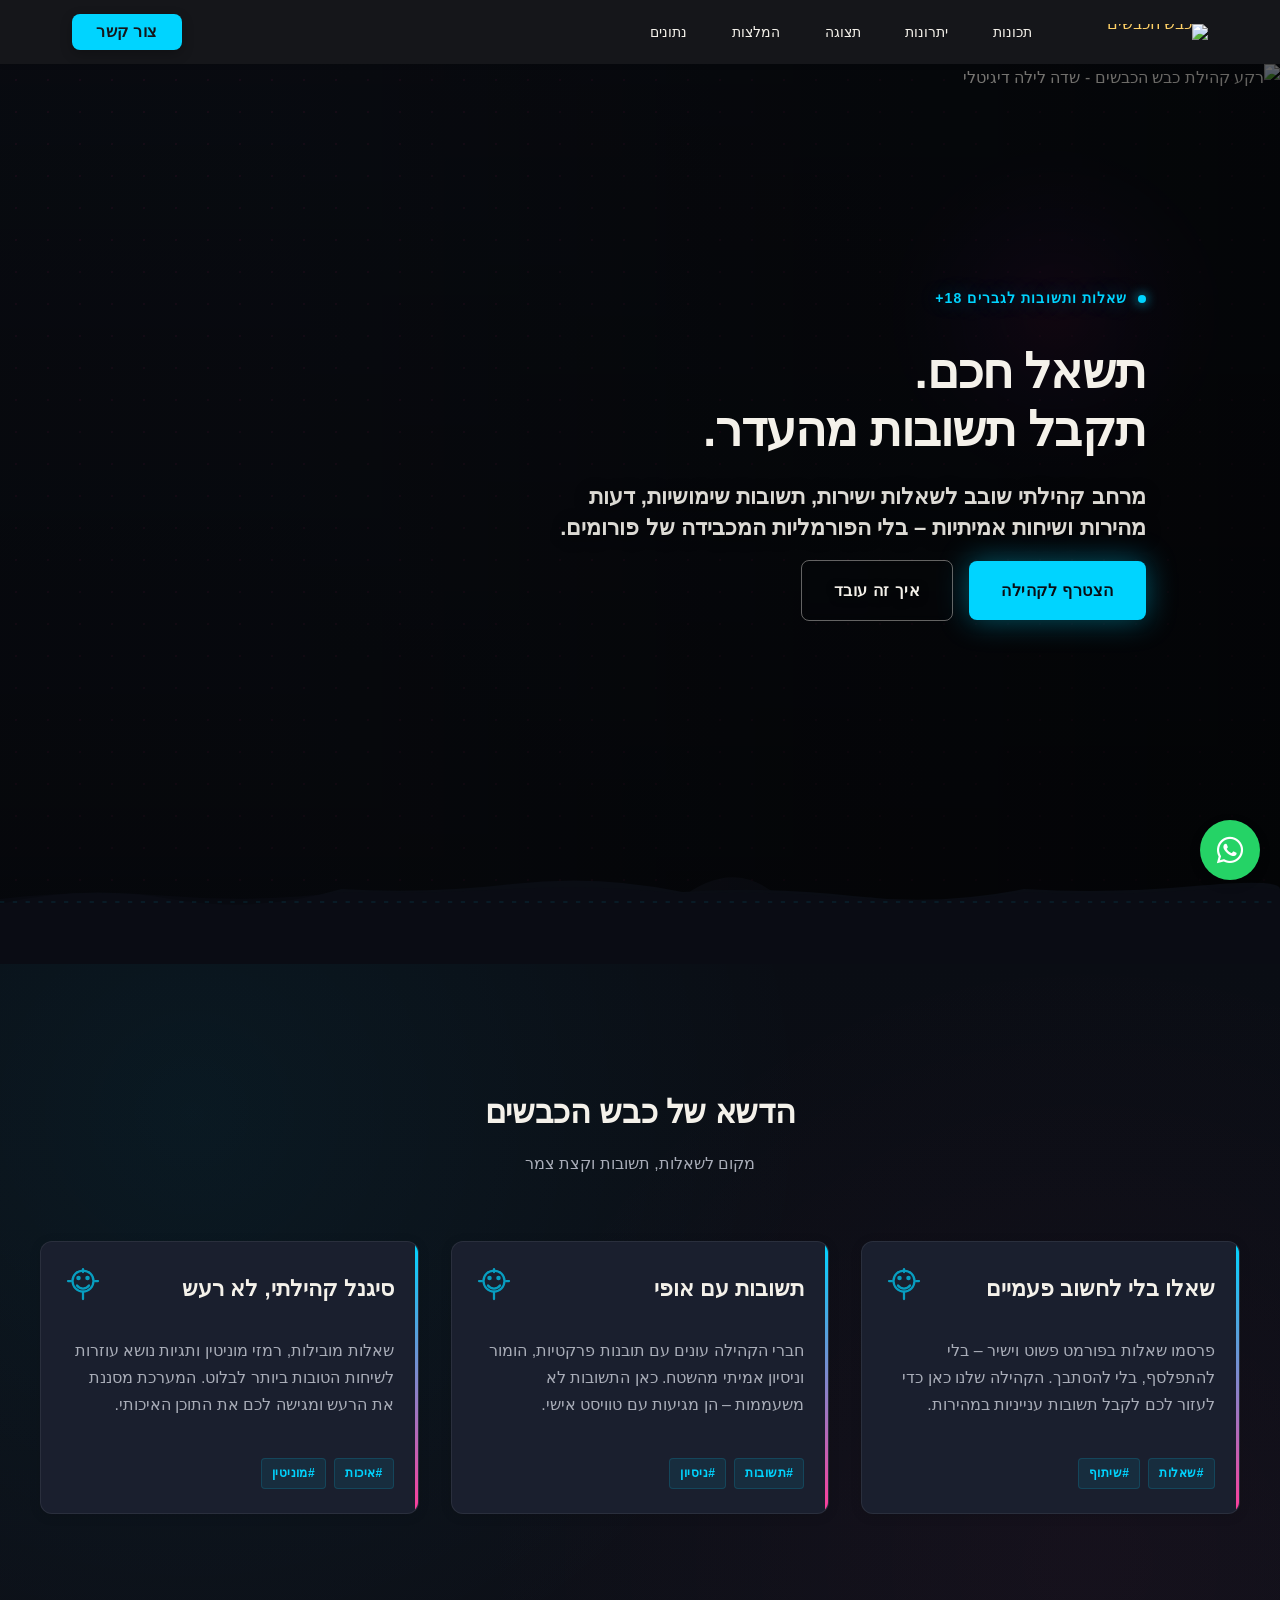
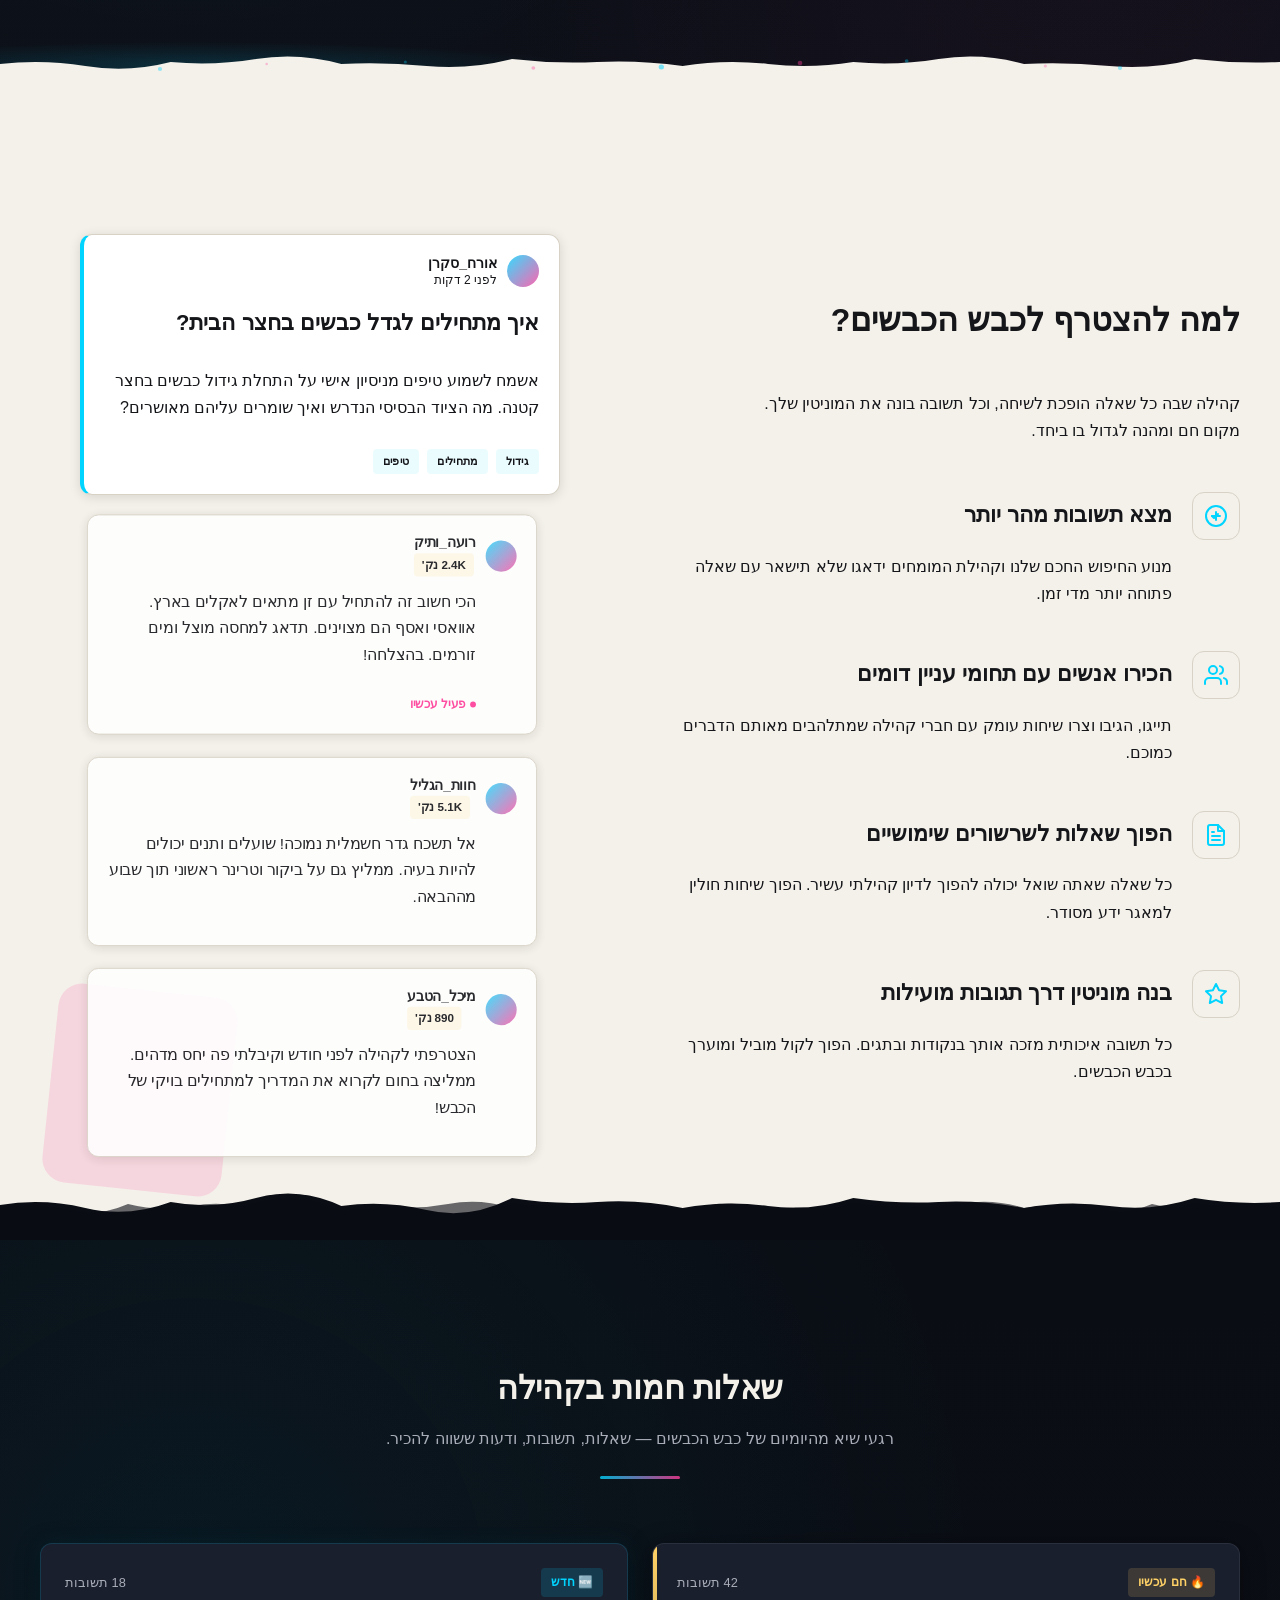
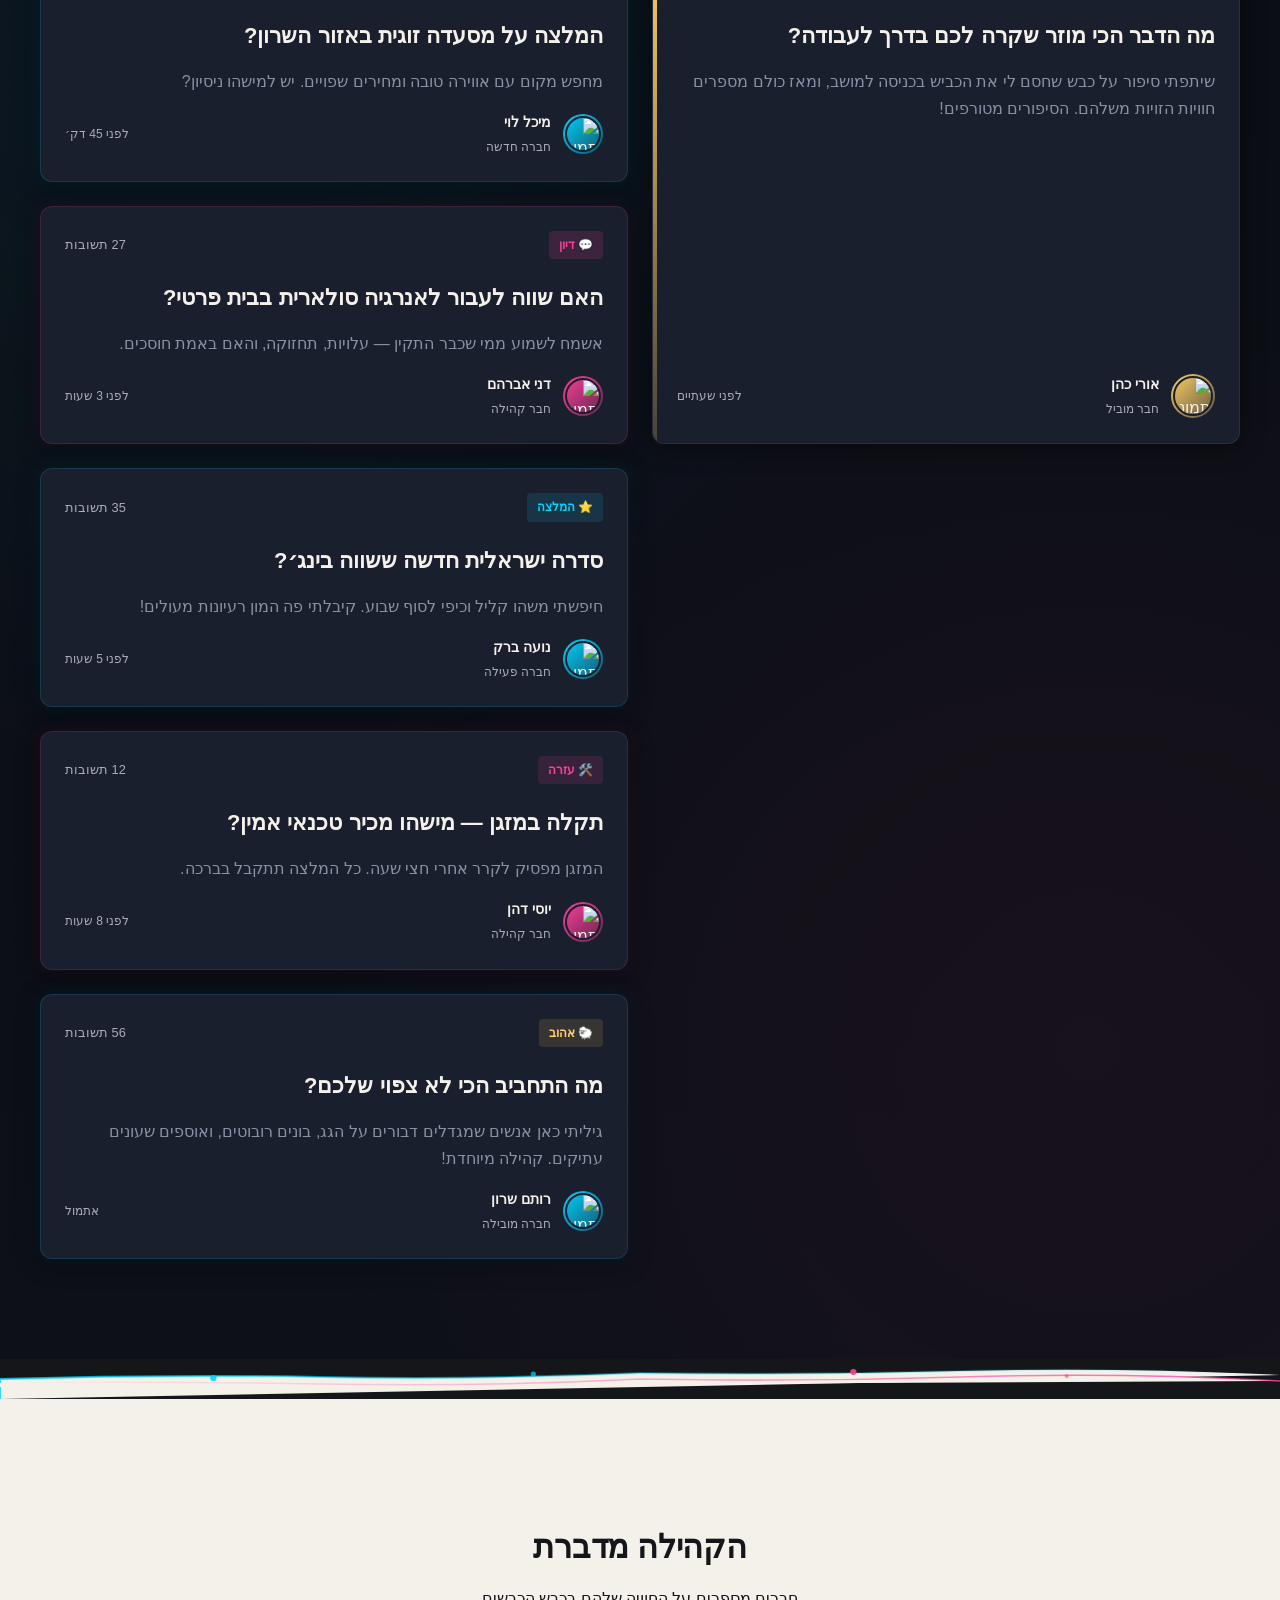
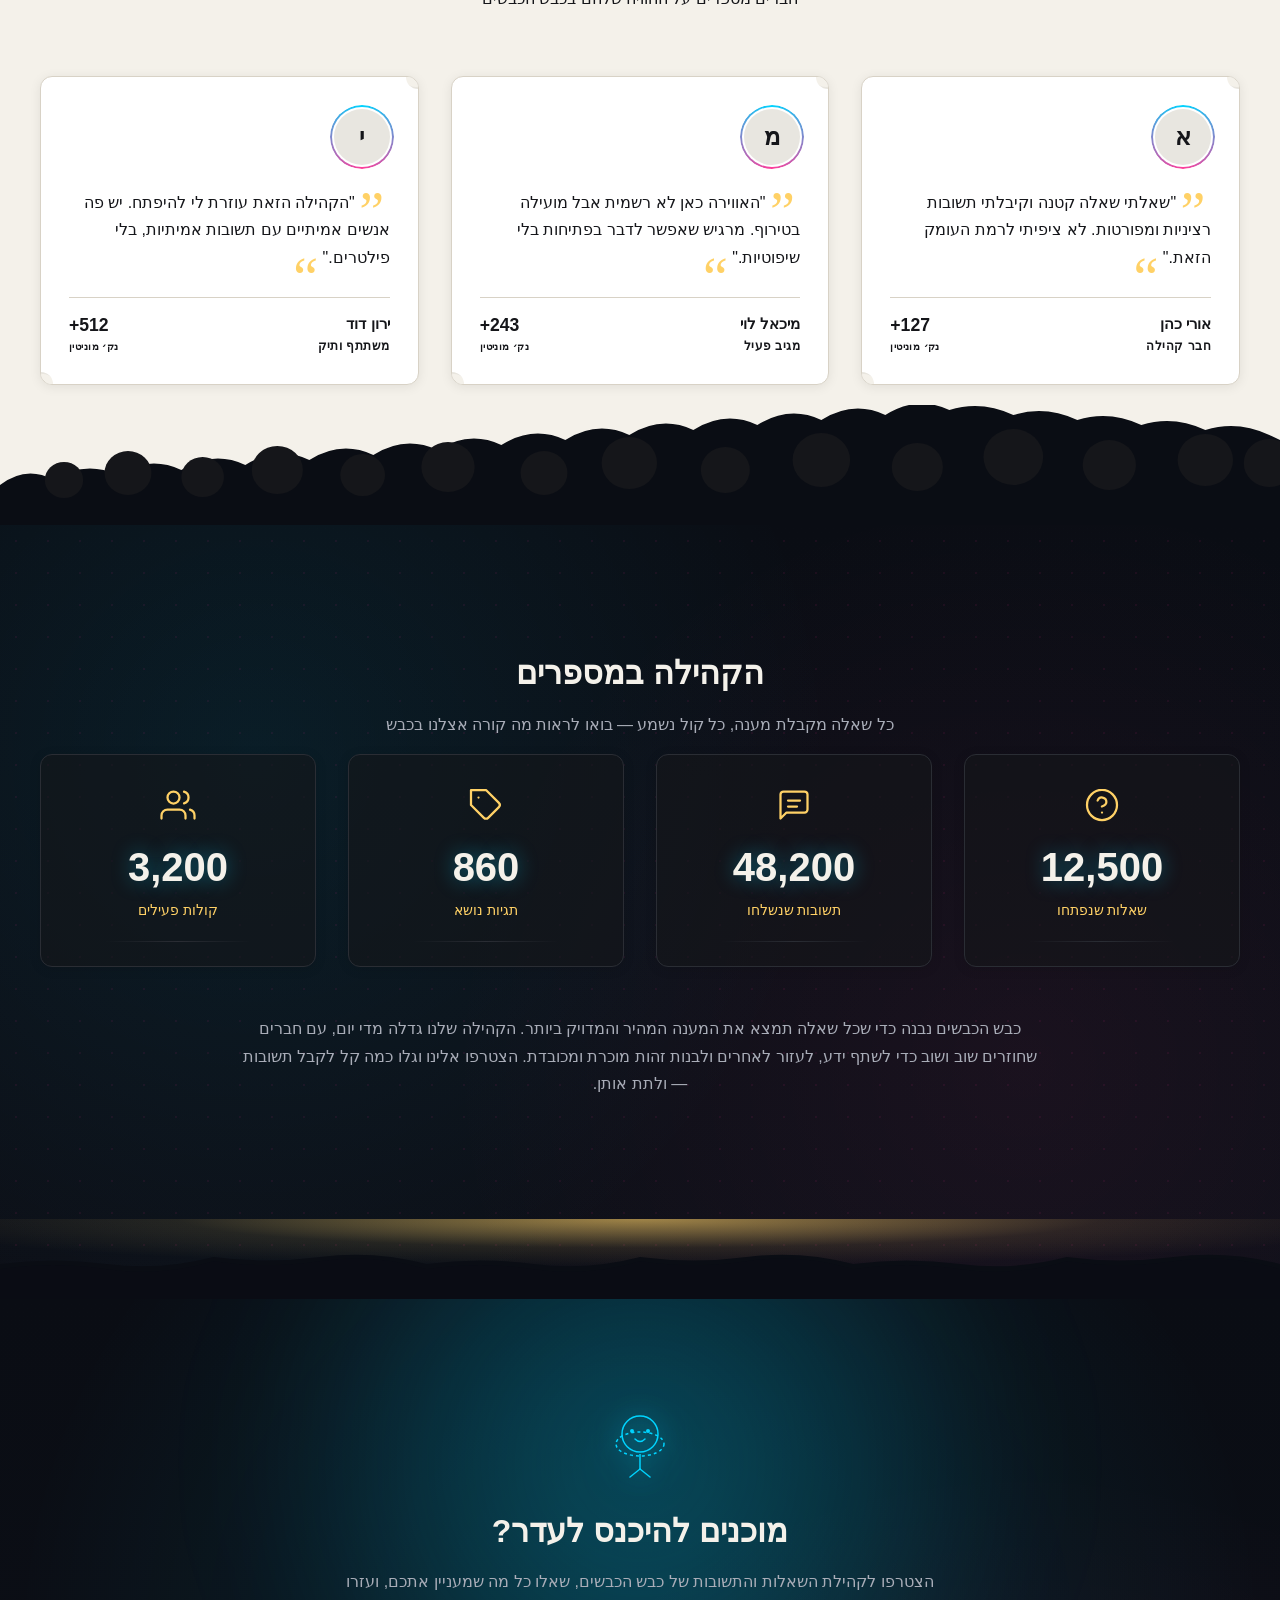
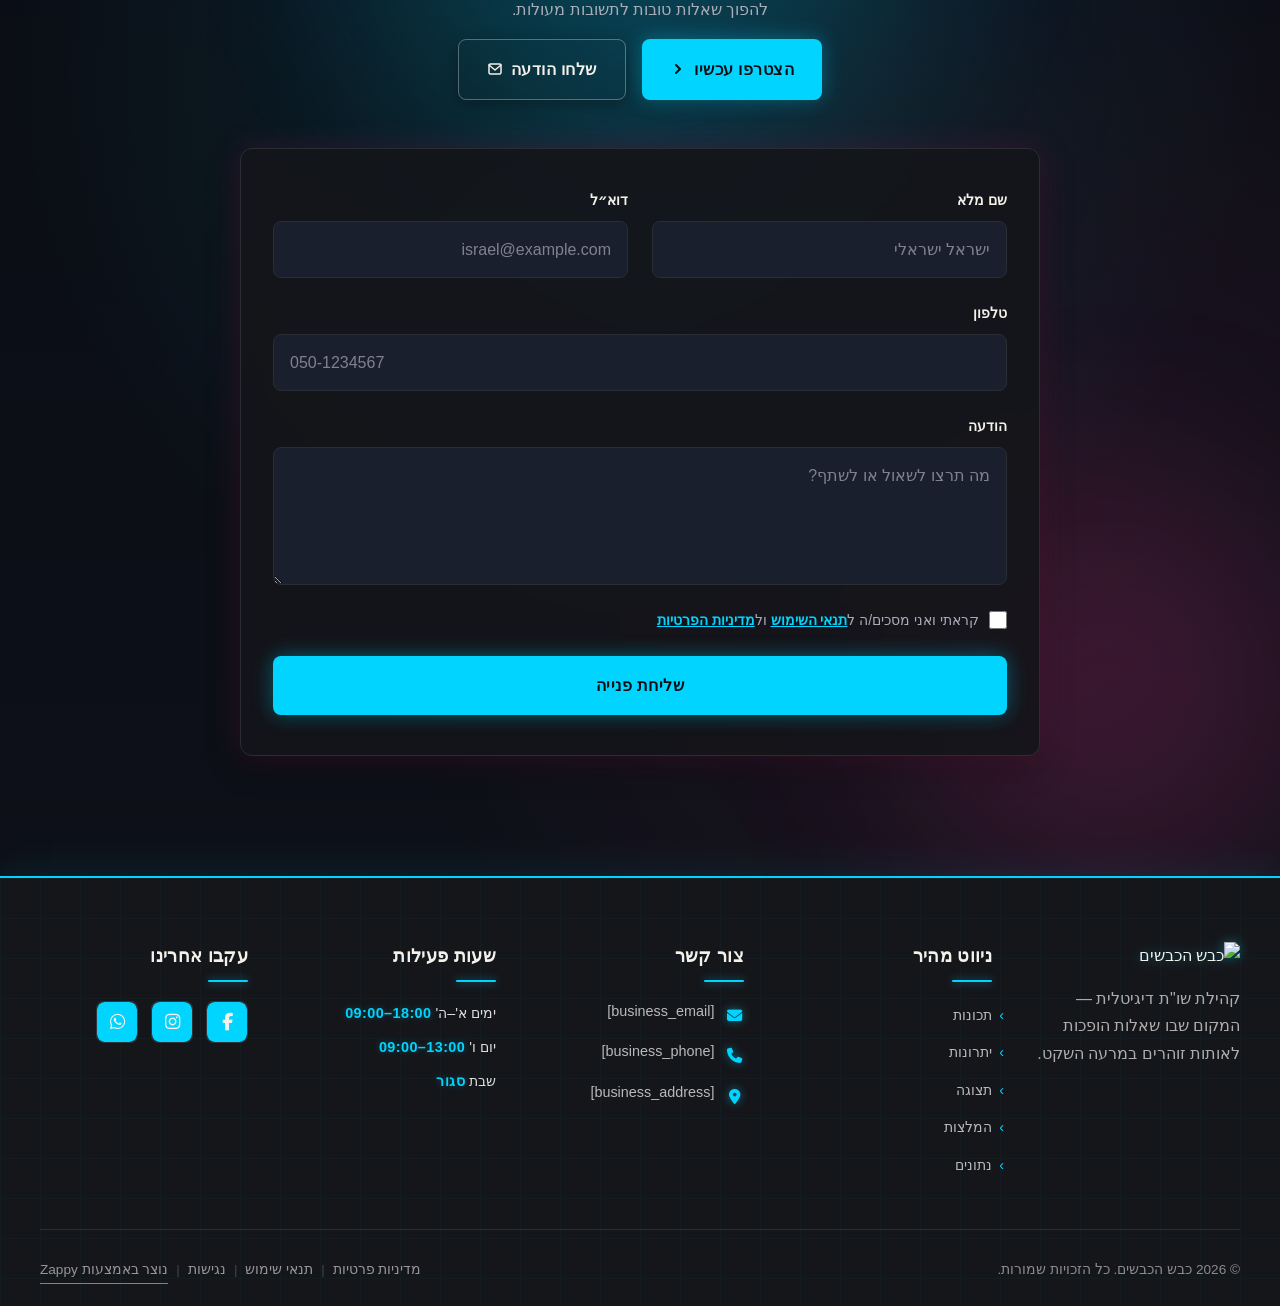
==== index.html @ c69ef051 "Initial website commit" ====
<!DOCTYPE html>
<html lang="he" dir="rtl">
<head>
    <meta charset="UTF-8">
    <meta name="viewport" content="width=device-width, initial-scale=1.0">
    <meta name="robots" content="index, follow">
    <title>שואלים ועונים, מתחברים בקהילה — כבש הכבשים</title>
    <meta name="description" content="פלטפורמת קהילה תוססת לשאלות ותשובות עם טאץ&#39; כבשים שובב. הצטרפו עכשיו ל&#39;כבש הכבשים&#39;, שתפו ידע, גלו תובנות חדשות ובנו קשרים בקהילה הכי חמה ומגבשת ברשת.">
    <meta name="keywords" content="כבש הכבשים, קהילת שאלות ותשובות, פורום ישראלי, שיתוף ידע, חיבורים קהילתיים">
    
    <!-- Favicons -->
    <link rel="icon" type="image/x-icon" href="/assets/favicon.ico">
    <link rel="icon" type="image/png" sizes="16x16" href="/assets/favicon-16x16.png">
    <link rel="icon" type="image/png" sizes="32x32" href="/assets/favicon-32x32.png">
    <link rel="icon" type="image/png" sizes="48x48" href="/assets/favicon-48x48.png">
    <link rel="icon" type="image/png" sizes="192x192" href="/assets/favicon-192x192.png">
    <link rel="icon" type="image/png" sizes="512x512" href="/assets/favicon-512x512.png">
    <link rel="apple-touch-icon" href="/assets/apple-touch-icon.png">
    <!-- Zappy Analytics -->
<script>
(function() {
  'use strict';
  
  // Configuration
  var config = {
    websiteId: 'f290a835-9b60-4371-9360-ef9da133f06e',
    apiUrl: 'https://api.zappy5.com/api/analytics/track',
    sessionDuration: 30 * 60 * 1000, // 30 minutes
    visitorDuration: 30 * 24 * 60 * 60 * 1000, // 30 days
    trackPageViews: true,
    trackClicks: true,
    trackFormSubmissions: true
  };
  
  // Generate or retrieve persistent visitor ID (30 days)
  function getVisitorId() {
    var visitorKey = 'zappy_visitor_' + config.websiteId;
    var visitor = null;
    
    try {
      visitor = localStorage.getItem(visitorKey);
      if (visitor) {
        var visitorData = JSON.parse(visitor);
        var now = Date.now();
        
        // Check if visitor ID is still valid (30 days)
        if (now - visitorData.created < config.visitorDuration) {
          // Update last seen timestamp
          visitorData.lastSeen = now;
          localStorage.setItem(visitorKey, JSON.stringify(visitorData));
          return visitorData.id;
        }
      }
    } catch (e) {
      console.warn('Zappy Analytics: LocalStorage not available');
    }
    
    // Generate new visitor ID
    var newVisitorId = 'zv_' + Date.now() + '_' + Math.random().toString(36).substr(2, 9);
    
    try {
      localStorage.setItem(visitorKey, JSON.stringify({
        id: newVisitorId,
        created: Date.now(),
        lastSeen: Date.now()
      }));
    } catch (e) {
      // Continue without local storage
    }
    
    return newVisitorId;
  }
  
  // Generate or retrieve session ID (30 minutes)
  function getSessionId() {
    var sessionKey = 'zappy_session_' + config.websiteId;
    var session = null;
    
    try {
      session = sessionStorage.getItem(sessionKey);
      if (session) {
        var sessionData = JSON.parse(session);
        var now = Date.now();
        
        // Check if session is still valid
        if (now - sessionData.timestamp < config.sessionDuration) {
          // Update timestamp
          sessionData.timestamp = now;
          sessionStorage.setItem(sessionKey, JSON.stringify(sessionData));
          return sessionData.id;
        }
      }
    } catch (e) {
      console.warn('Zappy Analytics: SessionStorage not available');
    }
    
    // Generate new session ID
    var newSessionId = 'zs_' + Date.now() + '_' + Math.random().toString(36).substr(2, 9);
    
    try {
      sessionStorage.setItem(sessionKey, JSON.stringify({
        id: newSessionId,
        timestamp: Date.now()
      }));
    } catch (e) {
      // Continue without session storage
    }
    
    return newSessionId;
  }
  
  var visitorId = getVisitorId();
  var sessionId = getSessionId();
  
  // Track an event
  function trackEvent(eventType, data) {
    data = data || {};
    
    var eventData = {
      website_id: config.websiteId,
      event_type: eventType,
      page_path: window.location.pathname,
      referrer: document.referrer || 'direct',
      visitor_id: visitorId,
      session_id: sessionId,
      metadata: data
    };
    
    // Use sendBeacon if available (better for page unload events)
    if (navigator.sendBeacon) {
      var blob = new Blob([JSON.stringify(eventData)], { type: 'application/json' });
      navigator.sendBeacon(config.apiUrl, blob);
    } else {
      // Fallback to fetch
      fetch(config.apiUrl, {
        method: 'POST',
        headers: {
          'Content-Type': 'application/json'
        },
        body: JSON.stringify(eventData),
        keepalive: true
      }).catch(function(error) {
        console.warn('Zappy Analytics: Failed to track event', error);
      });
    }
  }
  
  // Track page view
  if (config.trackPageViews) {
    trackEvent('pageview', {
      title: document.title,
      url: window.location.href
    });
  }
  
  // Track clicks on important elements
  if (config.trackClicks) {
    document.addEventListener('click', function(e) {
      var target = e.target;
      
      // Track button clicks (counted as actions)
      if (target.tagName === 'BUTTON' || target.closest('button')) {
        var button = target.tagName === 'BUTTON' ? target : target.closest('button');
        var clickMeta = {
          element: 'button',
          text: button.textContent.trim().substring(0, 100),
          id: button.id || null,
          class: button.className || null
        };
        
        trackEvent('click', clickMeta);
      }
      
      // Track link clicks (navigation - not counted as actions)
      else if (target.tagName === 'A' || target.closest('a')) {
        var link = target.tagName === 'A' ? target : target.closest('a');
        var navMeta = {
          element: 'link',
          text: link.textContent.trim().substring(0, 100),
          href: link.href,
          external: link.hostname !== window.location.hostname
        };
        
        trackEvent('navigation', navMeta);
      }
    }, true);
  }
  
  
  // Track form submissions
  if (config.trackFormSubmissions) {
    document.addEventListener('submit', function(e) {
      var form = e.target;
      
      trackEvent('form_submit', {
        form_id: form.id || null,
        form_name: form.name || null,
        form_action: form.action || null,
        form_method: form.method || 'GET'
      });
    }, true);
  }
  
  // Track time on page (send on page unload)
  var pageLoadTime = Date.now();
  
  window.addEventListener('beforeunload', function() {
    var timeOnPage = Math.floor((Date.now() - pageLoadTime) / 1000); // in seconds
    
    trackEvent('page_unload', {
      time_on_page: timeOnPage,
      page_path: window.location.pathname
    });
  });
  
  // Expose tracking function globally for custom events
  window.zappyAnalytics = {
    track: trackEvent,
    getVisitorId: function() { return visitorId; },
    getSessionId: function() { return sessionId; }
  };
  
})();
</script>
<!-- End Zappy Analytics -->
    <meta property="og:title" content="שואלים ועונים, מתחברים בקהילה — כבש הכבשים">
    <meta property="og:description" content="פלטפורמת קהילה תוססת לשאלות ותשובות עם טאץ&#39; כבשים שובב. הצטרפו עכשיו ל&#39;כבש הכבשים&#39;, שתפו ידע, גלו תובנות חדשות ובנו קשרים בקהילה הכי חמה ומגבשת ברשת.">
    <meta name="twitter:card" content="summary_large_image">
    <meta name="twitter:title" content="שואלים ועונים, מתחברים בקהילה — כבש הכבשים">
    <meta name="twitter:description" content="פלטפורמת קהילה תוססת לשאלות ותשובות עם טאץ&#39; כבשים שובב. הצטרפו עכשיו ל&#39;כבש הכבשים&#39;, שתפו ידע, גלו תובנות חדשות ובנו קשרים בקהילה הכי חמה ומגבשת ברשת.">
    <meta property="og:type" content="website">
  <meta property="og:locale" content="he_IL">
  
  
  
  
  
  <link rel="stylesheet" href="https://cdnjs.cloudflare.com/ajax/libs/font-awesome/6.4.0/css/all.min.css">
  <style>
    .skip-link { position: absolute; top: 0; left: 0; transform: translateY(-200%); padding: 12px 18px; background: var(--bg-dark, #1a1a1a); color: var(--text-light, #fff); font-weight: 600; border-radius: 0 0 8px 0; z-index: 10000; }
    .skip-link:focus { transform: none; outline: 2px solid var(--ring, #fff); outline-offset: 2px; }
    :focus-visible { outline: 2px solid var(--ring, currentColor); outline-offset: 3px; }
  </style>


  
    <!-- Favicons -->
    <link rel="icon" type="image/x-icon" href="/assets/favicon.ico">
    <link rel="icon" type="image/png" sizes="16x16" href="/assets/favicon-16x16.png">
    <link rel="icon" type="image/png" sizes="32x32" href="/assets/favicon-32x32.png">
    <link rel="icon" type="image/png" sizes="48x48" href="/assets/favicon-48x48.png">
    <link rel="icon" type="image/png" sizes="192x192" href="/assets/favicon-192x192.png">
    <link rel="icon" type="image/png" sizes="512x512" href="/assets/favicon-512x512.png">
    <link rel="apple-touch-icon" href="/assets/apple-touch-icon.png">
    <!-- Cookie Consent -->
    <link rel="stylesheet" href="https://cdn.jsdelivr.net/npm/vanilla-cookieconsent@3/dist/cookieconsent.css">
    <script src="https://cdn.jsdelivr.net/npm/vanilla-cookieconsent@3/dist/cookieconsent.umd.js"></script>
    <!-- Mickidum Accessibility Toolbar -->
    <script src="https://cdn.jsdelivr.net/gh/mickidum/acc_toolbar/acctoolbar/acctoolbar.min.js"></script>
    <link rel="stylesheet" href="/styles.css">
    <script>window.ZAPPY_WEBSITE_ID = "f290a835-9b60-4371-9360-ef9da133f06e"; window.ZAPPY_API_BASE = "https://api.zappy5.com";</script>

    <style id="zappy-dropdown-submenu-styles">
      /* ========== DESKTOP DROPDOWN SUBMENU STYLES ========== */
      /* Base styles for dropdown submenus - parent must be positioned */
      .nav-menu li:has(.sub-menu), nav li:has(.sub-menu), .navbar li:has(.sub-menu), #navMenu li:has(.sub-menu) { position: relative; }
      /* Submenu base - hidden by default */
      .nav-menu .sub-menu, nav .sub-menu, .navbar .sub-menu, #navMenu .sub-menu { display: block !important; position: absolute !important; top: 100%; left: 0; min-width: 220px; background: white; border-radius: 8px; box-shadow: 0 8px 25px rgba(0,0,0,0.15); padding: 8px 0; opacity: 0; visibility: hidden; transform: translateY(10px); transition: all 0.3s ease; z-index: 1000; list-style: none; pointer-events: none; }
      /* CRITICAL: Desktop hover styles to show dropdown */
      .nav-menu li:hover > .sub-menu, nav li:hover > .sub-menu, .navbar li:hover > .sub-menu, #navMenu li:hover > .sub-menu { opacity: 1 !important; visibility: visible !important; transform: translateY(0) !important; pointer-events: auto !important; }
      /* Submenu item styling */
      .sub-menu li { list-style: none; margin: 0; padding: 0; }
      .sub-menu a { display: block !important; padding: 10px 16px !important; color: var(--text-dark, #333) !important; font-weight: 500; text-decoration: none; white-space: nowrap; transition: background-color 0.2s; }
      .sub-menu .zappy-nav-child > a { padding-left: 28px !important; font-size: 0.9em !important; opacity: 0.85 !important; }
      [dir="rtl"] .sub-menu .zappy-nav-child > a, html[lang="he"] .sub-menu .zappy-nav-child > a, html[lang="ar"] .sub-menu .zappy-nav-child > a { padding-left: 10px !important; padding-right: 28px !important; }
      .sub-menu .zappy-nav-parent > a { font-weight: 600 !important; }
      .sub-menu a:hover { background-color: #f5f5f5; }
      /* RTL (Hebrew/Arabic) dropdown positioning */
      [dir="rtl"] .nav-menu .sub-menu, [dir="rtl"] nav .sub-menu, [dir="rtl"] .navbar .sub-menu, html[lang="he"] .nav-menu .sub-menu, html[lang="he"] nav .sub-menu, html[lang="he"] .navbar .sub-menu, html[lang="ar"] .nav-menu .sub-menu, html[lang="ar"] nav .sub-menu, html[lang="ar"] .navbar .sub-menu { left: auto !important; right: 0 !important; }
      /* Hide empty dropdown menus (exclude catalog sub-menus that use <a> children instead of <li>) */
      .sub-menu:empty, .sub-menu:not(:has(li:not(.zappy-hidden-menu-item))):not(:has(> a)), .sub-menu:not(:has(li)):not(:has(> a)) { display: none !important; opacity: 0 !important; visibility: hidden !important; pointer-events: none !important; }
      /* Desktop: show submenu on Menu Group hover */
      li:has(.menu-group-title):hover > .sub-menu { opacity: 1 !important; visibility: visible !important; transform: translateY(0) !important; pointer-events: auto !important; }
      /* Menu Group title styling */
      .nav-menu > li > .menu-group-title, #navMenu > li > .menu-group-title { display: inline-block; padding: 0.5rem 1rem; cursor: default; user-select: none; }
      
      /* ========== MOBILE SUBMENU STYLES ========== */
      @media (max-width: 768px) {
        .nav-menu .sub-menu, nav .sub-menu, .navbar .sub-menu, #navMenu .sub-menu { position: static !important; transform: none !important; box-shadow: none !important; background: transparent !important; max-height: 0; overflow: hidden; opacity: 0; visibility: hidden; transition: max-height 0.3s ease, opacity 0.3s ease; padding: 0 !important; border-radius: 0 !important; }
        .navbar .sub-menu.mobile-expanded, .nav-menu .sub-menu.mobile-expanded, #navMenu .sub-menu.mobile-expanded { max-height: none !important; overflow-y: visible !important; opacity: 1 !important; visibility: visible !important; padding: 8px 0 8px 16px !important; }
        [dir="rtl"] .sub-menu.mobile-expanded, html[lang="he"] .sub-menu.mobile-expanded { padding: 8px 16px 8px 0 !important; }
        /* Disable hover behavior on mobile */
        .nav-menu li:hover > .sub-menu, nav li:hover > .sub-menu, .navbar li:hover > .sub-menu, #navMenu li:hover > .sub-menu { opacity: 0; visibility: hidden; pointer-events: none; }
        .nav-menu li > .sub-menu.mobile-expanded, nav li > .sub-menu.mobile-expanded, .navbar li > .sub-menu.mobile-expanded, #navMenu li > .sub-menu.mobile-expanded { opacity: 1 !important; visibility: visible !important; pointer-events: auto !important; }
        .nav-menu li:has(.sub-menu), nav li:has(.sub-menu), .navbar li:has(.sub-menu), #navMenu li:has(.sub-menu) { display: flex !important; flex-wrap: wrap !important; align-items: center !important; position: relative !important; min-height: 44px !important; }
        .nav-menu li:has(.sub-menu) > a, nav li:has(.sub-menu) > a, .navbar li:has(.sub-menu) > a, #navMenu li:has(.sub-menu) > a { flex: 1 !important; min-width: 0 !important; }
        .nav-menu li:has(.sub-menu) > .menu-group-title, nav li:has(.sub-menu) > .menu-group-title, .navbar li:has(.sub-menu) > .menu-group-title, #navMenu li:has(.sub-menu) > .menu-group-title { flex: 1 !important; min-width: 0 !important; padding: 0 !important; line-height: inherit !important; }
        .nav-menu li:has(.sub-menu) > .sub-menu, nav li:has(.sub-menu) > .sub-menu, .navbar li:has(.sub-menu) > .sub-menu, #navMenu li:has(.sub-menu) > .sub-menu { flex-basis: 100% !important; width: 100% !important; }
        .nav-menu li:has(.sub-menu) > a [class*="chevron"], .nav-menu li:has(.sub-menu) > a [class*="arrow"], .nav-menu li:has(.sub-menu) > a .fa-chevron-down, .nav-menu li:has(.sub-menu) > a .fa-angle-down, nav li:has(.sub-menu) > a [class*="chevron"], nav li:has(.sub-menu) > a [class*="arrow"], #navMenu li:has(.sub-menu) > a [class*="chevron"], #navMenu li:has(.sub-menu) > a [class*="arrow"] { display: none !important; visibility: hidden !important; }
        .mobile-submenu-toggle { display: flex !important; align-items: center !important; justify-content: center !important; width: 44px !important; height: auto !important; background: transparent !important; border: none !important; cursor: pointer !important; color: var(--text-light) !important; position: static !important; flex-shrink: 0 !important; align-self: stretch !important; z-index: 2 !important; padding: 0 !important; margin: 0 !important; }
        .mobile-submenu-toggle::after { content: '' !important; width: 0 !important; height: 0 !important; border-left: 6px solid transparent !important; border-right: 6px solid transparent !important; border-top: 7px solid currentColor !important; transition: transform 0.3s ease !important; }
        .mobile-submenu-toggle.expanded::after { transform: rotate(180deg) !important; }
        .sub-menu a { padding: 10px 0 !important; display: block !important; color: var(--text-light) !important; white-space: normal !important; }
        .sub-menu .zappy-nav-child > a { padding-left: 28px !important; font-size: 0.9em !important; opacity: 0.85 !important; }
        [dir="rtl"] .sub-menu .zappy-nav-child > a, html[lang="he"] .sub-menu .zappy-nav-child > a, html[lang="ar"] .sub-menu .zappy-nav-child > a { padding-left: 0 !important; padding-right: 28px !important; }
        .sub-menu .zappy-nav-parent > a { font-weight: 600 !important; }
        .nav-menu.active, #navMenu.active { max-width: 100vw !important; overflow-x: hidden !important; box-sizing: border-box !important; }
        .navbar .sub-menu li a, nav.navbar .sub-menu li a, .zappy-products-dropdown .sub-menu a { color: var(--text-light) !important; }
      }
      @media (min-width: 769px) { .mobile-submenu-toggle { display: none !important; } }
    </style>

    <style id="zappy-widget-visibility">
      html[dir="rtl"] .whatsapp-float { right: 20px !important; left: auto !important; }
      html[dir="ltr"] .whatsapp-float, html:not([dir]) .whatsapp-float { left: 20px !important; right: auto !important; }
      html[dir="rtl"] #mic-access-tool-general-button, html[dir="rtl"] .mic-access-tool-general-button,
      html[dir="rtl"] #mic-init-access-tool .mic-access-tool-general-button,
      html[dir="rtl"] #mic-init-access-tool #mic-access-tool-general-button,
      html[dir="rtl"] ._access-icon { left: 20px !important; right: auto !important; }
      html[dir="ltr"] #mic-access-tool-general-button, html[dir="ltr"] .mic-access-tool-general-button,
      html[dir="ltr"] #mic-init-access-tool .mic-access-tool-general-button,
      html[dir="ltr"] #mic-init-access-tool #mic-access-tool-general-button,
      html[dir="ltr"] ._access-icon,
      html:not([dir]) #mic-access-tool-general-button, html:not([dir]) .mic-access-tool-general-button,
      html:not([dir]) #mic-init-access-tool .mic-access-tool-general-button,
      html:not([dir]) #mic-init-access-tool #mic-access-tool-general-button,
      html:not([dir]) ._access-icon { right: 20px !important; left: auto !important; }
      @media (max-width: 768px) { .whatsapp-float { display: flex !important; } }
      @media (min-width: 769px) { .whatsapp-float { display: flex !important; } }
      @media (max-width: 768px) {
        #mic-access-tool-general-button, .mic-access-tool-general-button,
        #mic-init-access-tool .mic-access-tool-general-button, #mic-init-access-tool #mic-access-tool-general-button,
        ._access-icon { display: flex !important; visibility: visible !important; opacity: 1 !important; pointer-events: auto !important; }
        #mic-access-tool-box.opened-mic-access-tool, .mic-access-tool-box.opened-mic-access-tool,
        #mic-init-access-tool #mic-access-tool-box.opened-mic-access-tool {
          visibility: visible !important; opacity: 1 !important; pointer-events: auto !important;
        }
      }
      @media (min-width: 769px) {
        #mic-access-tool-general-button, .mic-access-tool-general-button,
        #mic-init-access-tool .mic-access-tool-general-button, #mic-init-access-tool #mic-access-tool-general-button,
        ._access-icon { display: flex !important; visibility: visible !important; opacity: 1 !important; pointer-events: auto !important; }
        #mic-access-tool-box.opened-mic-access-tool, .mic-access-tool-box.opened-mic-access-tool,
        #mic-init-access-tool #mic-access-tool-box.opened-mic-access-tool {
          visibility: visible !important; opacity: 1 !important; pointer-events: auto !important;
        }
      }
    </style>
</head>
<body>
<a class="skip-link" href="#main">דלג לתוכן הראשי</a>
  <nav class="navbar" dir="rtl">
  <button class="mobile-toggle" id="mobileToggle" aria-label="Menu">
    <svg class="hamburger-icon" width="24" height="24" viewBox="0 0 24 24" fill="none">
      <path d="M3 12h18M3 6h18M3 18h18" stroke="currentColor" stroke-width="2" stroke-linecap="round"/>
    </svg>
    <svg class="close-icon" width="24" height="24" viewBox="0 0 24 24" fill="none" style="display: none;">
      <path d="M18 6L6 18M6 6l12 12" stroke="currentColor" stroke-width="2" stroke-linecap="round"/>
    </svg>
  </button>
  <button class="phone-header-btn" data-phone="[business_phone]" aria-label="Call">
    <svg width="20" height="20" viewBox="0 0 24 24" fill="currentColor">
      <path d="M22 16.92v3a2 2 0 0 1-2.18 2 19.79 19.79 0 0 1-8.63-3.07 19.5 19.5 0 0 1-6-6 19.79 19.79 0 0 1-3.07-8.67A2 2 0 0 1 4.11 2h3a2 2 0 0 1 2 1.72 12.84 12.84 0 0 0 .7 2.81 2 2 0 0 1-.45 2.11L8.09 9.91a16 16 0 0 0 6 6l1.27-1.27a2 2 0 0 1 2.11-.45 12.84 12.84 0 0 0 2.81.7A2 2 0 0 1 22 16.92z"/>
    </svg>
  </button>
  <div class="nav-container">
    <div class="nav-right-group"><div class="nav-brand">
      <a href="/" class="logo-link"><img class="logo" src="/assets/site-----image-1.webp" alt="כבש הכבשים"></a>
    </div><ul class="nav-menu" id="navMenu"><li><a href="#features">תכונות</a></li><li><a href="#benefits">יתרונות</a></li><li><a href="#showcase">תצוגה</a></li><li><a href="#testimonials">המלצות</a></li><li><a href="#stats">נתונים</a></li><li class="mobile-contact-link nav-cta-mobile-item"><a href="#cta" class="nav-cta-btn">צור קשר</a></li></ul></div>
    
    <div class="nav-cta-container">
      <a href="#cta" class="nav-cta-btn">צור קשר</a>
    </div>
  </div>
</nav>
<script>

// Navbar Mobile Menu Toggle and Contrast Fix
(function() {
  // Use 'load' event instead of 'DOMContentLoaded' to ensure we run AFTER all other scripts
  window.addEventListener('load', function() {
    
    // FIX MOBILE BUTTON CONTRAST
    // Detect navbar background color and apply contrasting color to mobile buttons
    const navbar = document.querySelector('.navbar, nav, header');
    if (!navbar) {
      console.log('[Navbar] Navbar element not found');
      return;
    }
    
    // DECLARE VARIABLES EARLY to avoid Temporal Dead Zone errors
    // These are used in multiple places below
    let mobileToggle = document.getElementById('mobileToggle') ||
                       document.querySelector('.mobile-toggle') ||
                       document.querySelector('.hamburger') ||
                       document.querySelector('.hamburger-menu') ||
                       document.querySelector('.menu-toggle') ||
                       document.querySelector('.burger-menu') ||
                       document.querySelector('[aria-label="Menu"]') ||
                       document.querySelector('[aria-label="תפריט"]');
    
    const phoneBtn = document.querySelector('.phone-header-btn');
    
    const computedStyle = window.getComputedStyle(navbar);
    let bgColor = computedStyle.backgroundColor;
    
    console.log('[Navbar] Initial navbar background:', bgColor);
    
    // Check if background is transparent or rgba with 0 alpha
    const isTransparent = bgColor === 'transparent' || 
                         bgColor === 'rgba(0, 0, 0, 0)' ||
                         (bgColor.startsWith('rgba') && bgColor.includes(', 0)'));
    
    if (isTransparent) {
      // Check for background-image or gradient
      const bgImage = computedStyle.backgroundImage;
      if (bgImage && bgImage !== 'none') {
        console.log('[Navbar] Navbar has background image/gradient, using dark text');
        bgColor = 'rgb(240, 240, 240)'; // Assume light background
      } else {
        // Transparent navbar - check body background
        const bodyBg = window.getComputedStyle(document.body).backgroundColor;
        console.log('[Navbar] Navbar transparent, using body background:', bodyBg);
        bgColor = bodyBg;
      }
    }
    
    // Calculate luminance to determine if background is light or dark
    const rgb = bgColor.match(/\d+/g);
    if (rgb && rgb.length >= 3) {
      const r = parseInt(rgb[0]);
      const g = parseInt(rgb[1]);
      const b = parseInt(rgb[2]);
      const luminance = (0.299 * r + 0.587 * g + 0.114 * b) / 255;
      
      // Mobile button colors are set by Claude's AI-generated CSS (same as .nav-menu a)
      // No dynamic color overrides needed - colors come from the generated navbar CSS
      console.log('[Navbar] Mobile button colors preserved from Claude CSS (luminance:', luminance.toFixed(2) + ')');
      
      // FIX ICON SIZES - Ensure SVGs are properly sized and visible
      // INJECT CRITICAL CSS TO OVERRIDE ANY CONFLICTING RULES
      const criticalCSS = document.createElement('style');
      criticalCSS.id = 'zappy-mobile-nav-fix';
      const htmlLang = document.documentElement.lang || 'en';
      const htmlDir = document.documentElement.dir || 'ltr';
      // Check both dir attribute AND lang for RTL detection
      // dir="rtl" is the most reliable indicator
      const isRTL = htmlDir === 'rtl' || htmlLang === 'he' || htmlLang === 'ar';
      
      criticalCSS.textContent = `
        /* Hide mobile buttons on desktop, show only on mobile */
        @media (min-width: 769px) {
          .mobile-toggle,
          .phone-header-btn {
            display: none !important;
          }
        }
        
        /* Show and position mobile buttons correctly on mobile */
        @media (max-width: 768px) {
          .navbar,
          nav.navbar {
            min-height: 70px !important;
          }

          .mobile-toggle,
          .phone-header-btn {
            position: absolute !important;
            top: 0 !important;
            bottom: 0 !important;
            margin-top: auto !important;
            margin-bottom: auto !important;
            transform: none !important;
            z-index: 1001 !important;
            display: flex !important;
            align-items: center !important;
            justify-content: center !important;
            width: 36px !important;
            height: 36px !important;
            border-radius: 50% !important;
            border: none !important;
            cursor: pointer !important;
            padding: 6px !important;
            background: none !important;
            color: var(--nav-text, var(--text-light)) !important;
            touch-action: manipulation !important;
            -webkit-tap-highlight-color: transparent !important;
          }

          html[data-zappy-site-type="ecommerce"] .phone-header-btn,
          body[data-zappy-site-type="ecommerce"] .phone-header-btn,
          html[data-zappy-site-type="ecommerce"] header .phone-header-btn,
          html[data-zappy-site-type="ecommerce"] nav .phone-header-btn {
            display: none !important;
            visibility: hidden !important;
            width: 0 !important;
            height: 0 !important;
            min-width: 0 !important;
            overflow: hidden !important;
          }
          
          /* LTR positioning (default): hamburger LEFT, phone RIGHT */
          html:not([dir="rtl"]):not([lang="he"]):not([lang="ar"]) .mobile-toggle,
          html[dir="ltr"] .mobile-toggle {
            left: 12px !important;
            right: auto !important;
          }
          html:not([dir="rtl"]):not([lang="he"]):not([lang="ar"]) .phone-header-btn,
          html[dir="ltr"] .phone-header-btn {
            right: 12px !important;
            left: auto !important;
          }
          
          /* RTL positioning: hamburger RIGHT, phone LEFT */
          html[dir="rtl"] .mobile-toggle,
          html[lang="he"] .mobile-toggle,
          html[lang="ar"] .mobile-toggle {
            right: 12px !important;
            left: auto !important;
          }
          html[dir="rtl"] .phone-header-btn,
          html[lang="he"] .phone-header-btn,
          html[lang="ar"] .phone-header-btn {
            left: 12px !important;
            right: auto !important;
          }
          
          /* CRITICAL: Ensure nav-container has min-height on mobile */
          /* All children are positioned absolutely/fixed on mobile, so height:auto collapses to 0 */
          .nav-container {
            min-height: 70px !important;
            position: relative !important;
          }
          
          /* Ensure SVG icons are properly sized and inherit color */
          .mobile-toggle svg,
          .phone-header-btn svg {
            width: 24px !important;
            height: 24px !important;
            /* Don't force display - let JavaScript control hamburger/close toggle */
          }
          
          /* Reset nav-cta-container on mobile - remove desktop box-shadow/padding */
          /* that creates a visible ghost box when CTA button is hidden */
          .nav-cta-container {
            box-shadow: none !important;
            padding: 0 !important;
          }
          
          /* Hide nav-cta-container entirely on mobile when there's no lang-switcher */
          /* (only the CTA button is inside, and it's hidden on mobile) */
          .nav-cta-container:not(:has(.lang-switcher)) {
            display: none !important;
          }
          
          /* CRITICAL: Prevent hero image fade gradient from bleeding over headline text */
          /* The .image-fade-gradient has bottom: -30px (extends below parent) */
          /* On mobile stacked layout, this overlaps the h1 text below the image */
          .hero-image-column {
            overflow: hidden !important;
          }
          .image-fade-gradient {
            bottom: 0 !important;
          }
          
          /* Hide desktop language switcher on mobile - hamburger menu handles it */
          /* High specificity to override stored CSS */
          .lang-switcher,
          .nav-cta-container .lang-switcher,
          .nav-container .lang-switcher,
          .navbar .lang-switcher,
          .navbar .nav-cta-container .lang-switcher {
            display: none !important;
          }
        }
      `;
      
      // Remove existing fix if present and inject new one
      const existing = document.getElementById('zappy-mobile-nav-fix');
      if (existing) existing.remove();
      document.head.appendChild(criticalCSS);
      
      console.log('[Navbar] Critical CSS injected for mobile nav positioning');
      
      // ONLY apply inline positioning styles on mobile viewport
      // On desktop, the CSS handles hiding these buttons with display: none
      // Inline styles were breaking desktop layout by overriding CSS
      const isMobileViewport = window.innerWidth <= 768;
      
      if (mobileToggle) {
        // Icon sizing applies to all viewports for consistency
        const hamburgerIcon = mobileToggle.querySelector('.hamburger-icon');
        const closeIcon = mobileToggle.querySelector('.close-icon');
        
        if (hamburgerIcon) {
          hamburgerIcon.style.setProperty('width', '24px', 'important');
          hamburgerIcon.style.setProperty('height', '24px', 'important');
          hamburgerIcon.style.setProperty('display', 'block', 'important'); // Show hamburger by default
        }
        if (closeIcon) {
          closeIcon.style.setProperty('width', '24px', 'important');
          closeIcon.style.setProperty('height', '24px', 'important');
          closeIcon.style.setProperty('display', 'none', 'important'); // Hide close icon by default
        }
        
        // ONLY set positioning inline styles on mobile
        if (isMobileViewport) {
          mobileToggle.style.setProperty('position', 'absolute', 'important');
          mobileToggle.style.setProperty('top', '0', 'important');
          mobileToggle.style.setProperty('bottom', '0', 'important');
          mobileToggle.style.setProperty('margin-top', 'auto', 'important');
          mobileToggle.style.setProperty('margin-bottom', 'auto', 'important');
          mobileToggle.style.setProperty('transform', 'none', 'important');
          mobileToggle.style.setProperty('z-index', '1001', 'important');
          
          // Clear any inline left/right so CSS can take over based on html[dir]
          mobileToggle.style.removeProperty('left');
          mobileToggle.style.removeProperty('right');
          
          console.log('[Navbar] Mobile toggle positioning applied (mobile viewport)');
        } else {
          // On desktop, clear any positioning styles to let CSS handle it
          mobileToggle.style.removeProperty('position');
          mobileToggle.style.removeProperty('top');
          mobileToggle.style.removeProperty('transform');
          mobileToggle.style.removeProperty('z-index');
          mobileToggle.style.removeProperty('left');
          mobileToggle.style.removeProperty('right');
          console.log('[Navbar] Desktop viewport - cleared mobile toggle inline positioning');
        }
      }
      
      if (phoneBtn) {
        // Icon sizing applies to all viewports
        const phoneIcon = phoneBtn.querySelector('svg');
        if (phoneIcon) {
          phoneIcon.style.width = '24px';
          phoneIcon.style.height = '24px';
          phoneIcon.setAttribute('width', '24');
          phoneIcon.setAttribute('height', '24');
        }
        
        // ONLY set positioning inline styles on mobile
        if (isMobileViewport) {
          phoneBtn.style.setProperty('position', 'absolute', 'important');
          phoneBtn.style.setProperty('top', '0', 'important');
          phoneBtn.style.setProperty('bottom', '0', 'important');
          phoneBtn.style.setProperty('margin-top', 'auto', 'important');
          phoneBtn.style.setProperty('margin-bottom', 'auto', 'important');
          phoneBtn.style.setProperty('transform', 'none', 'important');
          phoneBtn.style.setProperty('z-index', '1001', 'important');
          
          // Clear any inline left/right so CSS can take over based on html[dir]
          phoneBtn.style.removeProperty('left');
          phoneBtn.style.removeProperty('right');
          
          console.log('[Navbar] Phone button positioning applied (mobile viewport)');
        } else {
          // On desktop, clear any positioning styles to let CSS handle it
          phoneBtn.style.removeProperty('position');
          phoneBtn.style.removeProperty('top');
          phoneBtn.style.removeProperty('transform');
          phoneBtn.style.removeProperty('z-index');
          phoneBtn.style.removeProperty('left');
          phoneBtn.style.removeProperty('right');
          console.log('[Navbar] Desktop viewport - cleared phone button inline positioning');
        }
      }
    } else {
      console.log('[Navbar] Could not parse background color:', bgColor);
    }
    
    // MOBILE MENU TOGGLE
    // Re-query in case DOM changed (mobileToggle already declared at top of function)
    mobileToggle = document.getElementById('mobileToggle') ||
                   document.querySelector('.mobile-toggle') ||
                   document.querySelector('.hamburger') ||
                   document.querySelector('.hamburger-menu') ||
                   document.querySelector('.menu-toggle') ||
                   document.querySelector('.burger-menu') ||
                   document.querySelector('[aria-label="Menu"]') ||
                   document.querySelector('[aria-label="תפריט"]');
    
    // EXPANDED SEARCH: Find nav menu by ID or class
    const navMenu = document.getElementById('navMenu') ||
                  document.querySelector('.nav-menu') ||
                  document.querySelector('.nav-links') ||
                  document.querySelector('nav ul:not(.submenu)');
    
    if (!mobileToggle || !navMenu) {
      console.log('[Navbar] Mobile toggle or menu not found:', { toggle: !!mobileToggle, menu: !!navMenu });
      return;
    }
    
    // Ensure navMenu has ID for CSS targeting
    if (!navMenu.id) {
      navMenu.id = 'navMenu';
    }
    
    console.log('[Navbar] Initializing mobile menu...');
    
    // Remove any existing event listeners by cloning the button
    const newToggle = mobileToggle.cloneNode(true);
    mobileToggle.parentNode.replaceChild(newToggle, mobileToggle);
    
    // Toggle menu handler (shared by click and touchend)
    function handleToggle(e) {
      e.preventDefault();
      e.stopPropagation();
      
      const hamburgerIcon = newToggle.querySelector('.hamburger-icon');
      const closeIcon = newToggle.querySelector('.close-icon');
      const isActive = navMenu.classList.contains('active');
      
      if (isActive) {
        // Close menu
        navMenu.classList.remove('active');
        if (hamburgerIcon) hamburgerIcon.style.setProperty('display', 'block', 'important');
        if (closeIcon) closeIcon.style.setProperty('display', 'none', 'important');
        document.body.style.overflow = '';
        document.body.classList.remove('menu-open');
        console.log('[Navbar] Menu closed');
      } else {
        // Open menu
        navMenu.classList.add('active');
        if (hamburgerIcon) hamburgerIcon.style.setProperty('display', 'none', 'important');
        if (closeIcon) closeIcon.style.setProperty('display', 'block', 'important');
        document.body.style.overflow = 'hidden';
        document.body.classList.add('menu-open');
        console.log('[Navbar] Menu opened');
      }
    }
    
    // Use click for desktop/emulation and touchend as iOS Safari fallback.
    // Prevent double-fire with a timestamp guard.
    var lastToggleTime = 0;
    function guardedToggle(e) {
      var now = Date.now();
      if (now - lastToggleTime < 300) return;
      lastToggleTime = now;
      handleToggle(e);
    }
    
    newToggle.addEventListener('click', guardedToggle);
    newToggle.addEventListener('touchend', guardedToggle);

    // Close the full-screen overlay menu on Escape
    document.addEventListener('keydown', function(e) {
      if ((e.key === 'Escape' || e.key === 'Esc') && navMenu.classList.contains('active')) {
        const hamburgerIcon = newToggle.querySelector('.hamburger-icon');
        const closeIcon = newToggle.querySelector('.close-icon');
        navMenu.classList.remove('active');
        if (hamburgerIcon) hamburgerIcon.style.setProperty('display', 'block', 'important');
        if (closeIcon) closeIcon.style.setProperty('display', 'none', 'important');
        document.body.style.overflow = '';
        document.body.classList.remove('menu-open');
        console.log('[Navbar] Menu closed (Escape)');
      }
    });
    
    // Close menu when clicking nav links (but NOT dropdown toggles)
    const navLinks = navMenu.querySelectorAll('a');
    navLinks.forEach(function(link) {
      link.addEventListener('click', function() {
        // Don't close if it's a dropdown child (unless it's a real navigation link)
        if (this.getAttribute('href') === '#') return;
        
        const hamburgerIcon = newToggle.querySelector('.hamburger-icon');
        const closeIcon = newToggle.querySelector('.close-icon');
        
        navMenu.classList.remove('active');
        if (hamburgerIcon) hamburgerIcon.style.setProperty('display', 'block', 'important');
        if (closeIcon) closeIcon.style.setProperty('display', 'none', 'important');
        document.body.style.overflow = '';
        document.body.classList.remove('menu-open');
        console.log('[Navbar] Menu closed (link clicked)');
      });
    });
    
    // DROPDOWN MENU TOGGLE (for mobile and touch devices)
    var dropdownToggles = navMenu.querySelectorAll('.dropdown-toggle');
    dropdownToggles.forEach(function(toggle) {
      toggle.addEventListener('click', function(e) {
        e.preventDefault();
        e.stopPropagation();
        var parent = this.closest('.nav-dropdown');
        if (!parent) return;
        
        // Close other open dropdowns at the same level
        var siblings = parent.parentNode.querySelectorAll('.nav-dropdown.open');
        siblings.forEach(function(sib) {
          if (sib !== parent) sib.classList.remove('open');
        });
        
        parent.classList.toggle('open');
        console.log('[Navbar] Dropdown toggled:', parent.classList.contains('open') ? 'open' : 'closed');
      });
    });
    
    // Close dropdowns when clicking outside
    document.addEventListener('click', function(e) {
      if (!e.target.closest('.nav-dropdown')) {
        var openDropdowns = document.querySelectorAll('.nav-dropdown.open');
        openDropdowns.forEach(function(dd) { dd.classList.remove('open'); });
      }
    });
    
    console.log('[Navbar] Dropdown handlers initialized for ' + dropdownToggles.length + ' dropdowns');
    
    // Phone button functionality (phoneBtn already declared at top of function)
    if (phoneBtn) {
      phoneBtn.addEventListener('click', function() {
        // Get phone number from placeholder in page or use default
        const phoneLinks = document.querySelectorAll('a[href^="tel:"]');
        const phoneNumber = phoneLinks.length > 0 
          ? phoneLinks[0].getAttribute('href').replace('tel:', '')
          : '[business_phone]';
        
        window.location.href = 'tel:' + phoneNumber;
        console.log('[Navbar] Phone button clicked');
      });
    }
    
    console.log('[Navbar] Mobile menu initialized successfully');
    
    // WhatsApp button visibility is now controlled via CSS (siteSettings).
    // No JS-based desktop hiding — the button is visible on both mobile and desktop by default.
  });
})();

</script>
  
  <main id="main">
    <section data-band-index="0" id="hero" class="index-hero-section" data-layout-spec="בית-hero" data-hero-type="fullscreen-scrim">
  <!-- Background Image -->
  <img loading="eager" fetchpriority="high" data-hero-bg="true" data-placeholder="index-hero-image-1" data-context="Abstract night pasture scene with dark charcoal gradients, faint digital grid lines extending to the horizon, floating glowing speech bubbles with neon cyan and magenta outlines, and a minimal neon line-art sheep silhouette standing in the distance. The mood is premium electric night with a tech-community vibe." width="1920" height="1080" src="/assets/site-index-hero-image-1.webp" alt="רקע קהילת כבש הכבשים - שדה לילה דיגיטלי" class="hero-bg-image">

  <!-- Scrim Overlay for Text Readability -->
  <div class="hero-scrim" aria-hidden="true"></div>

  <!-- Decorative Motifs (Behind Content) -->
  <div class="hero-decorations" aria-hidden="true">
    <!-- Radial Signal Glow -->
    <div class="deco-signal-glow"></div>
    <!-- Sheep Flock Silhouette -->
    <div class="deco-flock-silhouette">
      <svg viewBox="0 0 600 200" fill="none" xmlns="http://www.w3.org/2000/svg">
        <path d="M50,180 Q80,120 130,150 Q180,110 220,160 Q260,130 300,170 Q340,140 380,175 Q420,145 460,180 Q500,150 550,185 L600,200 L0,200 Z" fill="#1A1F2E" opacity="0.85"/>
        <circle cx="120" cy="160" r="18" fill="#1A1F2E" opacity="0.9"/>
        <circle cx="280" cy="170" r="22" fill="#1A1F2E" opacity="0.9"/>
        <circle cx="450" cy="165" r="20" fill="#1A1F2E" opacity="0.9"/>
      </svg>
    </div>
  </div>

  <!-- Content Overlay Group -->
  <div class="hero-content">
    <div class="hero-eyebrow">
      <span class="eyebrow-dot"></span>
      <span>שאלות ותשובות לגברים 18+</span>
    </div>
    
    <h1 class="hero-headline">תשאל חכם.<br>תקבל תשובות מהעדר.</h1>
    
    <h3 class="hero-subtitle">מרחב קהילתי שובב לשאלות ישירות, תשובות שימושיות, דעות מהירות ושיחות אמיתיות – בלי הפורמליות המכבידה של פורומים.</h3>
    
    <div class="hero-ctas">
      <a href="#" class="cta-primary">הצטרף לקהילה</a>
      <a href="#" class="cta-secondary">איך זה עובד</a>
    </div>
  </div>

  <!-- Bottom Divider / Transition SVG -->
  <div class="hero-divider-wrapper" aria-hidden="true">
    <svg data-no-icon-edit="true" viewBox="0 0 1200 120" preserveAspectRatio="none" xmlns="http://www.w3.org/2000/svg">
      <defs>
        <linearGradient id="pastureGlow" x1="0%" y1="0%" x2="100%" y2="0%">
          <stop offset="0%" stop-color="#00D4FF" stop-opacity="0.3"/>
          <stop offset="50%" stop-color="#00D4FF" stop-opacity="0.05"/>
          <stop offset="100%" stop-color="#00D4FF" stop-opacity="0"/>
        </linearGradient>
      </defs>
      <path d="M0,120 L0,60 Q80,40 160,55 T320,45 Q400,50 480,40 T640,48 Q720,42 800,52 T960,45 Q1040,50 1120,42 T1200,45 L1200,120 Z" fill="#0A0D14"/>
      <path d="M0,120 L0,55 Q80,45 160,52 T320,48 Q400,50 480,45 T640,50 Q720,46 800,54 T960,48 Q1040,52 1120,46 T1200,48 L1200,120 Z" fill="#0A0D14" opacity="0.6"/>
      <line x1="0" y1="58" x2="1200" y2="58" stroke="#00D4FF" stroke-width="1" opacity="0.15" stroke-dasharray="4 8"/>
    </svg>
  </div>
</section>

<section data-band-index="1" id="features" class="index-features-section" data-layout-spec="בית-features" dir="rtl">
  <div class="index-features-section__container">
    <div class="index-features-section__header">
      <h2 class="index-features-section__title">הדשא של כבש הכבשים</h2>
      <p class="index-features-section__subtitle">מקום לשאלות, תשובות וקצת צמר</p>
    </div>
    <div class="index-features-section__grid">
      
      <article class="index-features-section__card">
        <div class="index-features-section__card-glow"></div>
        <div class="index-features-section__card-header">
          <h3 class="index-features-section__card-title">שאלו בלי לחשוב פעמיים</h3>
          <div class="index-features-section__card-icon" aria-hidden="true">
            <svg data-element-type="icon" data-icon-type="svg" viewBox="0 0 24 24" fill="none" xmlns="http://www.w3.org/2000/svg">
              <circle cx="12" cy="10" r="7" stroke="currentColor" stroke-width="1.5"/>
              <circle cx="9" cy="8" r="1.5" fill="currentColor"/>
              <circle cx="15" cy="8" r="1.5" fill="currentColor"/>
              <path d="M8 13C8 13 9.5 15 12 15C14.5 15 16 13 16 13" stroke="currentColor" stroke-width="1.5" stroke-linecap="round"/>
              <path d="M12 2V4" stroke="currentColor" stroke-width="1.5" stroke-linecap="round"/>
              <path d="M12 17V22" stroke="currentColor" stroke-width="1.5" stroke-linecap="round"/>
              <path d="M2 10H4" stroke="currentColor" stroke-width="1.5" stroke-linecap="round"/>
              <path d="M20 10H22" stroke="currentColor" stroke-width="1.5" stroke-linecap="round"/>
            </svg>
          </div>
        </div>
        <p class="index-features-section__card-text">פרסמו שאלות בפורמט פשוט וישיר – בלי להתפלסף, בלי להסתבך. הקהילה שלנו כאן כדי לעזור לכם לקבל תשובות ענייניות במהירות.</p>
        <div class="index-features-section__card-tags">
          <span class="index-features-section__tag">#שאלות</span>
          <span class="index-features-section__tag">#שיתוף</span>
        </div>
      </article>

      <article class="index-features-section__card">
        <div class="index-features-section__card-glow"></div>
        <div class="index-features-section__card-header">
          <h3 class="index-features-section__card-title">תשובות עם אופי</h3>
          <div class="index-features-section__card-icon" aria-hidden="true">
            <svg data-element-type="icon" data-icon-type="svg" viewBox="0 0 24 24" fill="none" xmlns="http://www.w3.org/2000/svg">
              <circle cx="12" cy="10" r="7" stroke="currentColor" stroke-width="1.5"/>
              <circle cx="9" cy="8" r="1.5" fill="currentColor"/>
              <circle cx="15" cy="8" r="1.5" fill="currentColor"/>
              <path d="M8 13C8 13 9.5 15 12 15C14.5 15 16 13 16 13" stroke="currentColor" stroke-width="1.5" stroke-linecap="round"/>
              <path d="M12 2V4" stroke="currentColor" stroke-width="1.5" stroke-linecap="round"/>
              <path d="M12 17V22" stroke="currentColor" stroke-width="1.5" stroke-linecap="round"/>
              <path d="M2 10H4" stroke="currentColor" stroke-width="1.5" stroke-linecap="round"/>
              <path d="M20 10H22" stroke="currentColor" stroke-width="1.5" stroke-linecap="round"/>
            </svg>
          </div>
        </div>
        <p class="index-features-section__card-text">חברי הקהילה עונים עם תובנות פרקטיות, הומור וניסיון אמיתי מהשטח. כאן התשובות לא משעממות – הן מגיעות עם טוויסט אישי.</p>
        <div class="index-features-section__card-tags">
          <span class="index-features-section__tag">#תשובות</span>
          <span class="index-features-section__tag">#ניסיון</span>
        </div>
      </article>

      <article class="index-features-section__card">
        <div class="index-features-section__card-glow"></div>
        <div class="index-features-section__card-header">
          <h3 class="index-features-section__card-title">סיגנל קהילתי, לא רעש</h3>
          <div class="index-features-section__card-icon" aria-hidden="true">
            <svg data-element-type="icon" data-icon-type="svg" viewBox="0 0 24 24" fill="none" xmlns="http://www.w3.org/2000/svg">
              <circle cx="12" cy="10" r="7" stroke="currentColor" stroke-width="1.5"/>
              <circle cx="9" cy="8" r="1.5" fill="currentColor"/>
              <circle cx="15" cy="8" r="1.5" fill="currentColor"/>
              <path d="M8 13C8 13 9.5 15 12 15C14.5 15 16 13 16 13" stroke="currentColor" stroke-width="1.5" stroke-linecap="round"/>
              <path d="M12 2V4" stroke="currentColor" stroke-width="1.5" stroke-linecap="round"/>
              <path d="M12 17V22" stroke="currentColor" stroke-width="1.5" stroke-linecap="round"/>
              <path d="M2 10H4" stroke="currentColor" stroke-width="1.5" stroke-linecap="round"/>
              <path d="M20 10H22" stroke="currentColor" stroke-width="1.5" stroke-linecap="round"/>
            </svg>
          </div>
        </div>
        <p class="index-features-section__card-text">שאלות מובילות, רמזי מוניטין ותגיות נושא עוזרות לשיחות הטובות ביותר לבלוט. המערכת מסננת את הרעש ומגישה לכם את התוכן האיכותי.</p>
        <div class="index-features-section__card-tags">
          <span class="index-features-section__tag">#איכות</span>
          <span class="index-features-section__tag">#מוניטין</span>
        </div>
      </article>

    </div>
  </div>
  <div class="index-features-section__divider-wrapper" data-no-icon-edit="true" aria-hidden="true">
    <svg viewBox="0 0 1200 80" preserveAspectRatio="none" xmlns="http://www.w3.org/2000/svg">
      <defs>
        <radialGradient id="wool-grad-1" cx="15%" cy="40%" r="30%">
          <stop offset="0%" stop-color="var(--primary)" stop-opacity="0.15"/>
          <stop offset="100%" stop-color="var(--primary)" stop-opacity="0"/>
        </radialGradient>
        <radialGradient id="wool-grad-2" cx="85%" cy="60%" r="25%">
          <stop offset="0%" stop-color="var(--secondary)" stop-opacity="0.1"/>
          <stop offset="100%" stop-color="var(--secondary)" stop-opacity="0"/>
        </radialGradient>
      </defs>
      <rect width="1200" height="80" fill="url(#wool-grad-1)"/>
      <rect width="1200" height="80" fill="url(#wool-grad-2)"/>
      <path d="M0,80 L0,30 Q40,25 80,32 T160,28 Q200,32 240,25 T320,30 Q360,28 400,32 T480,25 Q520,30 560,28 T640,32 Q680,25 720,30 T800,28 Q840,32 880,25 T960,30 Q1000,28 1040,32 T1120,25 Q1160,30 1200,28 L1200,80 Z" fill="var(--bg-light)"/>
      <circle cx="150" cy="35" r="2" fill="var(--primary)" opacity="0.4"/>
      <circle cx="380" cy="28" r="1.5" fill="var(--primary)" opacity="0.3"/>
      <circle cx="620" cy="33" r="2.5" fill="var(--primary)" opacity="0.5"/>
      <circle cx="850" cy="27" r="1.8" fill="var(--primary)" opacity="0.35"/>
      <circle cx="1050" cy="34" r="2" fill="var(--primary)" opacity="0.4"/>
      <circle cx="250" cy="30" r="1.2" fill="var(--secondary)" opacity="0.3"/>
      <circle cx="500" cy="34" r="1.8" fill="var(--secondary)" opacity="0.35"/>
      <circle cx="750" cy="29" r="2.2" fill="var(--secondary)" opacity="0.4"/>
      <circle cx="980" cy="32" r="1.5" fill="var(--secondary)" opacity="0.3"/>
    </svg>
  </div>
</section>

<section data-band-index="2" id="benefits" class="index-benefits-section" data-layout-spec="בית-benefits">
  <div class="index-benefits-section__container">
    <!-- Editorial Split Grid -->
    <div class="editorial-grid">
      
      <!-- START Column: Content -->
      <div class="editorial-text">
        <h2 class="section-title">למה להצטרף לכבש הכבשים?</h2>
        <p class="section-subtitle">קהילה שבה כל שאלה הופכת לשיחה, וכל תשובה בונה את המוניטין שלך. מקום חם ומהנה לגדול בו ביחד.</p>
        
        <!-- Benefit Rows -->
        <ul class="benefits-list">
          <li class="benefit-item">
            <div class="benefit-icon-wrapper">
              <svg data-element-type="icon" data-icon-type="svg" viewBox="0 0 24 24" fill="none" stroke="currentColor" stroke-width="2" stroke-linecap="round" stroke-linejoin="round" class="benefit-icon">
                <circle cx="12" cy="12" r="10"/>
                <path d="M8 12l2 2 4-4"/>
                <line x1="12" y1="8" x2="12" y2="16"/>
                <line x1="8" y1="12" x2="16" y2="12"/>
              </svg>
            </div>
            <div class="benefit-content">
              <h3 class="benefit-title">מצא תשובות מהר יותר</h3>
              <p class="benefit-desc">מנוע החיפוש החכם שלנו וקהילת המומחים ידאגו שלא תישאר עם שאלה פתוחה יותר מדי זמן.</p>
            </div>
          </li>
          
          <li class="benefit-item">
            <div class="benefit-icon-wrapper">
              <svg data-element-type="icon" data-icon-type="svg" viewBox="0 0 24 24" fill="none" stroke="currentColor" stroke-width="2" stroke-linecap="round" stroke-linejoin="round" class="benefit-icon">
                <path d="M17 21v-2a4 4 0 0 0-4-4H5a4 4 0 0 0-4 4v2"/>
                <circle cx="9" cy="7" r="4"/>
                <path d="M23 21v-2a4 4 0 0 0-3-3.87"/>
                <path d="M16 3.13a4 4 0 0 1 0 7.75"/>
              </svg>
            </div>
            <div class="benefit-content">
              <h3 class="benefit-title">הכירו אנשים עם תחומי עניין דומים</h3>
              <p class="benefit-desc">תייגו, הגיבו וצרו שיחות עומק עם חברי קהילה שמתלהבים מאותם הדברים כמוכם.</p>
            </div>
          </li>
          
          <li class="benefit-item">
            <div class="benefit-icon-wrapper">
              <svg data-element-type="icon" data-icon-type="svg" viewBox="0 0 24 24" fill="none" stroke="currentColor" stroke-width="2" stroke-linecap="round" stroke-linejoin="round" class="benefit-icon">
                <path d="M14 2H6a2 2 0 0 0-2 2v16a2 2 0 0 0 2 2h12a2 2 0 0 0 2-2V8z"/>
                <polyline points="14 2 14 8 20 8"/>
                <line x1="16" y1="13" x2="8" y2="13"/>
                <line x1="16" y1="17" x2="8" y2="17"/>
                <polyline points="10 9 9 9 8 9"/>
              </svg>
            </div>
            <div class="benefit-content">
              <h3 class="benefit-title">הפוך שאלות לשרשורים שימושיים</h3>
              <p class="benefit-desc">כל שאלה שאתה שואל יכולה להפוך לדיון קהילתי עשיר. הפוך שיחות חולין למאגר ידע מסודר.</p>
            </div>
          </li>
          
          <li class="benefit-item">
            <div class="benefit-icon-wrapper">
              <svg data-element-type="icon" data-icon-type="svg" viewBox="0 0 24 24" fill="none" stroke="currentColor" stroke-width="2" stroke-linecap="round" stroke-linejoin="round" class="benefit-icon">
                <polygon points="12 2 15.09 8.26 22 9.27 17 14.14 18.18 21.02 12 17.77 5.82 21.02 7 14.14 2 9.27 8.91 8.26 12 2"/>
              </svg>
            </div>
            <div class="benefit-content">
              <h3 class="benefit-title">בנה מוניטין דרך תגובות מועילות</h3>
              <p class="benefit-desc">כל תשובה איכותית מזכה אותך בנקודות ובתגים. הפוך לקול מוביל ומוערך בכבש הכבשים.</p>
            </div>
          </li>
        </ul>
      </div>

      <!-- END Column: Visual Diagram / Forum Mockup -->
      <div class="editorial-media">
        <div class="forum-mockup-wrapper">
          <!-- Decorative magenta backplate peeking from bottom-end -->
          <div class="mockup-backplate" aria-hidden="true"></div>
          
          <div class="forum-card main-question">
            <div class="card-header">
              <span class="user-avatar" aria-hidden="true"></span>
              <div class="user-info">
                <span class="user-name">אורח_סקרן</span>
                <span class="post-time">לפני 2 דקות</span>
              </div>
            </div>
            <h3 class="question-title">איך מתחילים לגדל כבשים בחצר הבית?</h3>
            <p class="question-body">אשמח לשמוע טיפים מניסיון אישי על התחלת גידול כבשים בחצר קטנה. מה הציוד הבסיסי הנדרש ואיך שומרים עליהם מאושרים?</p>
            <div class="tags-row">
              <span class="tag">גידול</span>
              <span class="tag">מתחילים</span>
              <span class="tag">טיפים</span>
            </div>
          </div>
          
          <div class="forum-card answer-snippet">
            <div class="card-header">
              <span class="user-avatar" aria-hidden="true"></span>
              <div class="user-info">
                <span class="user-name">רועה_ותיק</span>
                <span class="badge-points">2.4K נק'</span>
              </div>
            </div>
            <p class="answer-body">הכי חשוב זה להתחיל עם זן מתאים לאקלים בארץ. אוואסי ואסף הם מצוינים. תדאג למחסה מוצל ומים זורמים. בהצלחה!</p>
            <div class="meta-row">
              <span class="active-indicator">פעיל עכשיו</span>
            </div>
          </div>
          
          <div class="forum-card answer-snippet">
            <div class="card-header">
              <span class="user-avatar" aria-hidden="true"></span>
              <div class="user-info">
                <span class="user-name">חוות_הגליל</span>
                <span class="badge-points">5.1K נק'</span>
              </div>
            </div>
            <p class="answer-body">אל תשכח גדר חשמלית נמוכה! שועלים ותנים יכולים להיות בעיה. ממליץ גם על ביקור וטרינר ראשוני תוך שבוע מההבאה.</p>
          </div>
          
          <div class="forum-card answer-snippet">
            <div class="card-header">
              <span class="user-avatar" aria-hidden="true"></span>
              <div class="user-info">
                <span class="user-name">מיכל_הטבע</span>
                <span class="badge-points">890 נק'</span>
              </div>
            </div>
            <p class="answer-body">הצטרפתי לקהילה לפני חודש וקיבלתי פה יחס מדהים. ממליצה בחום לקרוא את המדריך למתחילים בויקי של הכבש!</p>
          </div>
        </div>
      </div>
    </div>
  </div>
  
  <!-- Bottom Divider: Torn Wool SVG Edge -->
  <div class="index-benefits-divider-wrapper">
    <svg data-no-icon-edit="true" aria-hidden="true" viewBox="0 0 1200 80" preserveAspectRatio="none" xmlns="http://www.w3.org/2000/svg">
      <path d="M0,80 L0,45 Q40,38 80,48 T160,42 Q200,50 240,38 T320,46 Q360,40 400,50 T480,38 Q520,45 560,42 T640,48 Q680,40 720,46 T800,38 Q840,44 880,42 T960,48 Q1000,40 1040,46 T1120,38 Q1160,45 1200,42 L1200,80 Z" fill="#0A0D14"/>
      <path d="M0,80 L0,50 Q40,43 80,53 T160,47 Q200,55 240,43 T320,51 Q360,45 400,55 T480,43 Q520,50 560,47 T640,53 Q680,45 720,51 T800,43 Q840,49 880,47 T960,53 Q1000,45 1040,51 T1120,43 Q1160,50 1200,47 L1200,80 Z" fill="#0A0D14" opacity="0.5"/>
      <!-- Wool fibers (charcoal accents) -->
      <path d="M0,80 L0,48 Q30,42 60,50 T120,44 Q150,52 180,46 T240,50 Q270,44 300,52 T360,46 Q390,50 420,44 T480,48 Q510,42 540,50 T600,44 Q630,52 660,46 T720,50 Q750,44 780,52 T840,46 Q870,50 900,44 T960,48 Q990,42 1020,50 T1080,44 Q1110,52 1140,46 T1200,48 L1200,80 Z" fill="#0A0D14" opacity="0.6"/>
    </svg>
  </div>
</section>

<section data-band-index="3" id="showcase" class="index-showcase-section" data-layout-spec="בית-showcase">
  <div class="showcase-container">
    <!-- Section Header -->
    <div class="showcase-header">
      <h2>שאלות חמות בקהילה</h2>
      <p>רגעי שיא מהיומיום של כבש הכבשים — שאלות, תשובות, ודעות ששווה להכיר.</p>
      <div class="header-signal-line" aria-hidden="true"></div>
    </div>

    <!-- Asymmetric Grid: 1 large card (right/start) + 5 small cards (left/end) -->
    <div class="showcase-grid">
      <!-- Large Card (spans 2 rows) -->
      <article class="showcase-card showcase-card--large">
        <div class="card-accent-strip" aria-hidden="true"></div>
        <div class="card-content">
          <div class="card-meta">
            <span class="card-badge card-badge--hot">🔥 חם עכשיו</span>
            <span class="card-stats">42 תשובות</span>
          </div>
          <h3>מה הדבר הכי מוזר שקרה לכם בדרך לעבודה?</h3>
          <p>שיתפתי סיפור על כבש שחסם לי את הכביש בכניסה למושב, ומאז כולם מספרים חוויות הזויות משלהם. הסיפורים מטורפים!</p>
          <div class="card-footer">
            <div class="avatar-ring avatar-ring--gold">
              <img data-placeholder="user-avatar-1" data-context="Close-up portrait of a smiling man in his 30s with a beard, casual style, against a neutral dark background" width="40" height="40" src="/assets/site-user-avatar-1.webp" alt="תמונת פרופיל של משתמש" loading="lazy">
            </div>
            <div class="user-info">
              <span class="user-name">אורי כהן</span>
              <span class="user-role">חבר מוביל</span>
            </div>
            <span class="card-timestamp">לפני שעתיים</span>
          </div>
        </div>
      </article>

      <!-- Small Card 1 -->
      <article class="showcase-card showcase-card--small showcase-card--cyan">
        <div class="card-content">
          <div class="card-meta">
            <span class="card-badge card-badge--new">🆕 חדש</span>
            <span class="card-stats">18 תשובות</span>
          </div>
          <h3>המלצה על מסעדה זוגית באזור השרון?</h3>
          <p>מחפש מקום עם אווירה טובה ומחירים שפויים. יש למישהו ניסיון?</p>
          <div class="card-footer">
            <div class="avatar-ring avatar-ring--cyan">
              <img data-placeholder="user-avatar-2" data-context="Portrait of a young woman with curly dark hair, smiling warmly, casual outfit, dark blurred background" width="36" height="36" src="/assets/site-user-avatar-2.webp" alt="תמונת פרופיל של משתמשת" loading="lazy">
            </div>
            <div class="user-info">
              <span class="user-name">מיכל לוי</span>
              <span class="user-role">חברה חדשה</span>
            </div>
            <span class="card-timestamp">לפני 45 דק׳</span>
          </div>
        </div>
      </article>

      <!-- Small Card 2 -->
      <article class="showcase-card showcase-card--small showcase-card--magenta">
        <div class="card-content">
          <div class="card-meta">
            <span class="card-badge card-badge--debate">💬 דיון</span>
            <span class="card-stats">27 תשובות</span>
          </div>
          <h3>האם שווה לעבור לאנרגיה סולארית בבית פרטי?</h3>
          <p>אשמח לשמוע ממי שכבר התקין — עלויות, תחזוקה, והאם באמת חוסכים.</p>
          <div class="card-footer">
            <div class="avatar-ring avatar-ring--magenta">
              <img data-placeholder="user-avatar-3" data-context="Portrait of a man in his 40s with glasses and a friendly expression, outdoors soft focus background" width="36" height="36" src="/assets/site-user-avatar-3.webp" alt="תמונת פרופיל של משתמש" loading="lazy">
            </div>
            <div class="user-info">
              <span class="user-name">דני אברהם</span>
              <span class="user-role">חבר קהילה</span>
            </div>
            <span class="card-timestamp">לפני 3 שעות</span>
          </div>
        </div>
      </article>

      <!-- Small Card 3 -->
      <article class="showcase-card showcase-card--small showcase-card--cyan">
        <div class="card-content">
          <div class="card-meta">
            <span class="card-badge card-badge--recommend">⭐ המלצה</span>
            <span class="card-stats">35 תשובות</span>
          </div>
          <h3>סדרה ישראלית חדשה ששווה בינג׳?</h3>
          <p>חיפשתי משהו קליל וכיפי לסוף שבוע. קיבלתי פה המון רעיונות מעולים!</p>
          <div class="card-footer">
            <div class="avatar-ring avatar-ring--cyan">
              <img data-placeholder="user-avatar-4" data-context="Portrait of a young woman with a beanie and a bright smile, urban background at dusk" width="36" height="36" src="/assets/site-user-avatar-4.webp" alt="תמונת פרופיל של משתמשת" loading="lazy">
            </div>
            <div class="user-info">
              <span class="user-name">נועה ברק</span>
              <span class="user-role">חברה פעילה</span>
            </div>
            <span class="card-timestamp">לפני 5 שעות</span>
          </div>
        </div>
      </article>

      <!-- Small Card 4 -->
      <article class="showcase-card showcase-card--small showcase-card--magenta">
        <div class="card-content">
          <div class="card-meta">
            <span class="card-badge card-badge--help">🛠️ עזרה</span>
            <span class="card-stats">12 תשובות</span>
          </div>
          <h3>תקלה במזגן — מישהו מכיר טכנאי אמין?</h3>
          <p>המזגן מפסיק לקרר אחרי חצי שעה. כל המלצה תתקבל בברכה.</p>
          <div class="card-footer">
            <div class="avatar-ring avatar-ring--magenta">
              <img data-placeholder="user-avatar-5" data-context="Portrait of a man in his 50s with a kind face, simple grey shirt, blurred home interior background" width="36" height="36" src="/assets/site-user-avatar-5.webp" alt="תמונת פרופיל של משתמש" loading="lazy">
            </div>
            <div class="user-info">
              <span class="user-name">יוסי דהן</span>
              <span class="user-role">חבר קהילה</span>
            </div>
            <span class="card-timestamp">לפני 8 שעות</span>
          </div>
        </div>
      </article>

      <!-- Small Card 5 -->
      <article class="showcase-card showcase-card--small showcase-card--cyan">
        <div class="card-content">
          <div class="card-meta">
            <span class="card-badge card-badge--favorite">🐑 אהוב</span>
            <span class="card-stats">56 תשובות</span>
          </div>
          <h3>מה התחביב הכי לא צפוי שלכם?</h3>
          <p>גיליתי כאן אנשים שמגדלים דבורים על הגג, בונים רובוטים, ואוספים שעונים עתיקים. קהילה מיוחדת!</p>
          <div class="card-footer">
            <div class="avatar-ring avatar-ring--cyan">
              <img data-placeholder="user-avatar-6" data-context="Portrait of a smiling woman in her late 20s with a colorful scarf, creative studio background" width="36" height="36" src="/assets/site-user-avatar-6.webp" alt="תמונת פרופיל של משתמשת" loading="lazy">
            </div>
            <div class="user-info">
              <span class="user-name">רותם שרון</span>
              <span class="user-role">חברה מובילה</span>
            </div>
            <span class="card-timestamp">אתמול</span>
          </div>
        </div>
      </article>
    </div>
  </div>

  <!-- Bottom Divider: Layered signal gradients (cyan + magenta branches) -->
  <div class="index-showcase-divider-wrapper" aria-hidden="true">
    <svg data-no-icon-edit="true" aria-hidden="true" viewBox="0 0 1200 80" preserveAspectRatio="none" xmlns="http://www.w3.org/2000/svg">
      <defs>
        <linearGradient id="signalCyan" x1="0%" y1="0%" x2="100%" y2="0%">
          <stop offset="0%" stop-color="#00D4FF" stop-opacity="0.8"/>
          <stop offset="100%" stop-color="#00D4FF" stop-opacity="0"/>
        </linearGradient>
        <linearGradient id="signalMagenta" x1="100%" y1="0%" x2="0%" y2="0%">
          <stop offset="0%" stop-color="#FF3D9A" stop-opacity="0.8"/>
          <stop offset="100%" stop-color="#FF3D9A" stop-opacity="0"/>
        </linearGradient>
      </defs>
      <!-- Base dark fill to merge with next section -->
      <rect x="0" y="40" width="1200" height="40" fill="var(--bg-dark)"/>
      <!-- Cyan signal line (left branch) -->
      <path d="M0,80 L0,60 Q150,55 300,58 T600,54 Q750,56 900,52 T1200,56" fill="var(--bg-light)" stroke="url(#signalCyan)" stroke-width="2"/>
      <!-- Magenta signal line (right branch) -->
      <path d="M0,68 L0,64 Q150,62 300,65 T600,60 Q750,63 900,58 T1200,62" fill="var(--bg-light)" stroke="url(#signalMagenta)" stroke-width="1.5"/>
      <!-- Subtle glow dots -->
      <circle cx="200" cy="59" r="3" fill="#00D4FF" opacity="0.9"/>
      <circle cx="500" cy="55" r="2.5" fill="#00D4FF" opacity="0.7"/>
      <circle cx="800" cy="53" r="3" fill="#FF3D9A" opacity="0.9"/>
      <circle cx="1000" cy="57" r="2" fill="#FF3D9A" opacity="0.6"/>
    </svg>
  </div>
</section>

<section data-band-index="4" id="testimonials" class="index-testimonials-section" data-layout-spec="בית-testimonials">
    <div class="testimonials-container">
        <div class="testimonials-header">
            <h2 class="testimonials-title">הקהילה מדברת</h2>
            <p class="testimonials-subtitle">חברים מספרים על החוויה שלהם בכבש הכבשים</p>
        </div>
        <div class="testimonials-grid">
            
            <article class="testimonial-card">
                <div class="card-notch notch-top-right"></div>
                <div class="card-notch notch-bottom-left"></div>
                <div class="testimonial-avatar">
                    <span class="avatar-initial">א</span>
                    <div class="avatar-ring"></div>
                </div>
                <blockquote class="testimonial-quote">
                    "שאלתי שאלה קטנה וקיבלתי תשובות רציניות ומפורטות. לא ציפיתי לרמת העומק הזאת."
                </blockquote>
                <div class="testimonial-footer">
                    <div class="member-info">
                        <span class="member-name">אורי כהן</span>
                        <span class="member-role">חבר קהילה</span>
                    </div>
                    <div class="reputation-counter">
                        <span class="rep-number">+127</span>
                        <span class="rep-label">נק׳ מוניטין</span>
                    </div>
                </div>
            </article>

            <article class="testimonial-card">
                <div class="card-notch notch-top-right"></div>
                <div class="card-notch notch-bottom-left"></div>
                <div class="testimonial-avatar">
                    <span class="avatar-initial">מ</span>
                    <div class="avatar-ring"></div>
                </div>
                <blockquote class="testimonial-quote">
                    "האווירה כאן לא רשמית אבל מועילה בטירוף. מרגיש שאפשר לדבר בפתיחות בלי שיפוטיות."
                </blockquote>
                <div class="testimonial-footer">
                    <div class="member-info">
                        <span class="member-name">מיכאל לוי</span>
                        <span class="member-role">מגיב פעיל</span>
                    </div>
                    <div class="reputation-counter">
                        <span class="rep-number">+243</span>
                        <span class="rep-label">נק׳ מוניטין</span>
                    </div>
                </div>
            </article>

            <article class="testimonial-card">
                <div class="card-notch notch-top-right"></div>
                <div class="card-notch notch-bottom-left"></div>
                <div class="testimonial-avatar">
                    <span class="avatar-initial">י</span>
                    <div class="avatar-ring"></div>
                </div>
                <blockquote class="testimonial-quote">
                    "הקהילה הזאת עוזרת לי להיפתח. יש פה אנשים אמיתיים עם תשובות אמיתיות, בלי פילטרים."
                </blockquote>
                <div class="testimonial-footer">
                    <div class="member-info">
                        <span class="member-name">ירון דוד</span>
                        <span class="member-role">משתתף ותיק</span>
                    </div>
                    <div class="reputation-counter">
                        <span class="rep-number">+512</span>
                        <span class="rep-label">נק׳ מוניטין</span>
                    </div>
                </div>
            </article>

        </div>
    </div>

    <!-- Bottom Divider: Wool Cluster SVG -->
    <div class="index-testimonials-divider-wrapper">
        <svg data-no-icon-edit="true" aria-hidden="true" viewBox="0 0 1200 120" preserveAspectRatio="none" xmlns="http://www.w3.org/2000/svg">
            <defs>
                <radialGradient id="woolGrad" cx="50%" cy="50%" r="50%">
                    <stop offset="0%" stop-color="#F4F1EA"/>
                    <stop offset="100%" stop-color="#D8D2C6"/>
                </radialGradient>
            </defs>
            <!-- Base wool layer -->
            <path d="M0,120 L0,80 Q25,60 50,75 Q80,55 110,70 Q140,50 170,65 Q200,45 230,60 Q260,40 290,55 Q320,35 350,50 Q380,30 410,45 Q440,25 470,40 Q500,20 530,35 Q560,15 590,30 Q620,10 650,25 Q680,5 710,20 Q740,0 770,15 Q800,-5 830,10 Q860,-10 890,5 Q920,-5 950,10 Q980,0 1010,15 Q1040,5 1070,20 Q1100,10 1130,25 Q1160,15 1190,30 L1200,35 L1200,120 Z" fill="#0A0D14"/>
            <!-- Wool bumps overlay -->
            <circle cx="60" cy="75" r="18" fill="var(--bg-dark)"/>
            <circle cx="120" cy="68" r="22" fill="var(--bg-dark)"/>
            <circle cx="190" cy="72" r="20" fill="var(--bg-dark)"/>
            <circle cx="260" cy="65" r="24" fill="var(--bg-dark)"/>
            <circle cx="340" cy="70" r="21" fill="var(--bg-dark)"/>
            <circle cx="420" cy="62" r="25" fill="var(--bg-dark)"/>
            <circle cx="510" cy="68" r="22" fill="var(--bg-dark)"/>
            <circle cx="590" cy="58" r="26" fill="var(--bg-dark)"/>
            <circle cx="680" cy="65" r="23" fill="var(--bg-dark)"/>
            <circle cx="770" cy="55" r="27" fill="var(--bg-dark)"/>
            <circle cx="860" cy="62" r="24" fill="var(--bg-dark)"/>
            <circle cx="950" cy="52" r="28" fill="var(--bg-dark)"/>
            <circle cx="1040" cy="60" r="25" fill="var(--bg-dark)"/>
            <circle cx="1130" cy="55" r="26" fill="var(--bg-dark)"/>
            <circle cx="1190" cy="58" r="24" fill="var(--bg-dark)"/>
        </svg>
    </div>
</section>

<section data-band-index="5" id="stats" class="index-stats-section" data-layout-spec="בית-stats" dir="rtl">
  <div class="index-stats-section__container">
    <h2 class="index-stats-section__title">הקהילה במספרים</h2>
    <p class="index-stats-section__subtitle">כל שאלה מקבלת מענה, כל קול נשמע — בואו לראות מה קורה אצלנו בכבש</p>

    <div class="index-stats-section__metrics-grid">
      <div class="index-stats-section__metric-card">
        <svg class="index-stats-section__metric-icon" data-element-type="icon" data-icon-type="svg" viewBox="0 0 24 24" fill="none" stroke="currentColor" stroke-width="1.5" stroke-linecap="round" stroke-linejoin="round">
          <circle cx="12" cy="12" r="10"/>
          <path d="M9.09 9a3 3 0 0 1 5.83 1c0 2-3 3-3 3"/>
          <line x1="12" y1="17" x2="12.01" y2="17"/>
        </svg>
        <span class="index-stats-section__metric-value" data-count="12,500">12,500</span>
        <span class="index-stats-section__metric-label">שאלות שנפתחו</span>
        <div class="index-stats-section__metric-divider"></div>
      </div>

      <div class="index-stats-section__metric-card">
        <svg class="index-stats-section__metric-icon" data-element-type="icon" data-icon-type="svg" viewBox="0 0 24 24" fill="none" stroke="currentColor" stroke-width="1.5" stroke-linecap="round" stroke-linejoin="round">
          <path d="M21 15a2 2 0 0 1-2 2H7l-4 4V5a2 2 0 0 1 2-2h14a2 2 0 0 1 2 2z"/>
          <path d="M8 9h8"/>
          <path d="M8 13h6"/>
        </svg>
        <span class="index-stats-section__metric-value" data-count="48,200">48,200</span>
        <span class="index-stats-section__metric-label">תשובות שנשלחו</span>
        <div class="index-stats-section__metric-divider"></div>
      </div>

      <div class="index-stats-section__metric-card">
        <svg class="index-stats-section__metric-icon" data-element-type="icon" data-icon-type="svg" viewBox="0 0 24 24" fill="none" stroke="currentColor" stroke-width="1.5" stroke-linecap="round" stroke-linejoin="round">
          <path d="M20.59 13.41l-7.17 7.17a2 2 0 0 1-2.83 0L2 12V2h10l8.59 8.59a2 2 0 0 1 0 2.82z"/>
          <line x1="7" y1="7" x2="7.01" y2="7"/>
        </svg>
        <span class="index-stats-section__metric-value" data-count="860">860</span>
        <span class="index-stats-section__metric-label">תגיות נושא</span>
        <div class="index-stats-section__metric-divider"></div>
      </div>

      <div class="index-stats-section__metric-card">
        <svg class="index-stats-section__metric-icon" data-element-type="icon" data-icon-type="svg" viewBox="0 0 24 24" fill="none" stroke="currentColor" stroke-width="1.5" stroke-linecap="round" stroke-linejoin="round">
          <path d="M17 21v-2a4 4 0 0 0-4-4H5a4 4 0 0 0-4 4v2"/>
          <circle cx="9" cy="7" r="4"/>
          <path d="M23 21v-2a4 4 0 0 0-3-3.87"/>
          <path d="M16 3.13a4 4 0 0 1 0 7.75"/>
        </svg>
        <span class="index-stats-section__metric-value" data-count="3,200">3,200</span>
        <span class="index-stats-section__metric-label">קולות פעילים</span>
        <div class="index-stats-section__metric-divider"></div>
      </div>
    </div>

    <p class="index-stats-section__description">
      כבש הכבשים נבנה כדי שכל שאלה תמצא את המענה המהיר והמדויק ביותר. הקהילה שלנו גדלה מדי יום, עם חברים שחוזרים שוב ושוב כדי לשתף ידע, לעזור לאחרים ולבנות זהות מוכרת ומכובדת. הצטרפו אלינו וגלו כמה קל לקבל תשובות — ולתת אותן.
    </p>

    <a href="#" class="index-stats-section__cta">הצטרפו עכשיו לקהילה</a>
  </div>

  <div class="index-stats-section__divider-wrapper" data-no-icon-edit="true" aria-hidden="true">
    <svg viewBox="0 0 1200 80" preserveAspectRatio="none" xmlns="http://www.w3.org/2000/svg">
      <defs>
        <radialGradient id="index-stats-glow" cx="50%" cy="0%" r="60%">
          <stop offset="0%" stop-color="var(--accent)" stop-opacity="0.6"/>
          <stop offset="60%" stop-color="var(--accent)" stop-opacity="0.1"/>
          <stop offset="100%" stop-color="var(--accent)" stop-opacity="0"/>
        </radialGradient>
      </defs>
      <rect x="0" y="0" width="1200" height="80" fill="url(#index-stats-glow)"/>
      <path d="M0,80 L0,45 Q50,38 100,45 T200,38 Q250,45 300,38 T400,45 Q450,38 500,45 T600,38 Q650,45 700,38 T800,45 Q850,38 900,45 T1000,38 Q1050,45 1100,38 T1200,45 L1200,80 Z" fill="#0A0D14"/>
      <path d="M0,80 L0,50 Q50,42 100,50 T200,42 Q250,50 300,42 T400,50 Q450,42 500,50 T600,42 Q650,50 700,42 T800,50 Q850,42 900,50 T1000,42 Q1050,50 1100,42 T1200,50 L1200,80 Z" fill="#0A0D14" opacity="0.15"/>
    </svg>
  </div>
</section>

<section data-band-index="6" id="cta" class="index-cta-section" data-layout-spec="בית-cta">
  <!-- Decorative glow layers -->
  <div class="index-cta-section__glow-cyan" aria-hidden="true"></div>
  <div class="index-cta-section__glow-magenta" aria-hidden="true"></div>
  
  <div class="index-cta-section__container">
    <!-- Neon Sheep Icon -->
    <div class="index-cta-section__sheep-icon" aria-hidden="true">
      <svg viewBox="0 0 80 80" fill="none" xmlns="http://www.w3.org/2000/svg" data-element-type="icon" data-icon-type="svg">
        <circle cx="40" cy="35" r="18" stroke="var(--primary)" stroke-width="1.5"/>
        <circle cx="32" cy="32" r="2" fill="var(--primary)"/>
        <circle cx="48" cy="32" r="2" fill="var(--primary)"/>
        <path d="M35 40 Q40 45 45 40" stroke="var(--primary)" stroke-width="1.5" stroke-linecap="round"/>
        <ellipse cx="40" cy="45" rx="24" ry="12" stroke="var(--primary)" stroke-width="1.5" stroke-dasharray="3 3"/>
        <line x1="40" y1="55" x2="40" y2="70" stroke="var(--primary)" stroke-width="1.5"/>
        <line x1="40" y1="70" x2="30" y2="78" stroke="var(--primary)" stroke-width="1.5" stroke-linecap="round"/>
        <line x1="40" y1="70" x2="50" y2="78" stroke="var(--primary)" stroke-width="1.5" stroke-linecap="round"/>
      </svg>
    </div>

    <!-- Headline & Copy -->
    <h2 class="index-cta-section__heading">מוכנים להיכנס לעדר?</h2>
    <p class="index-cta-section__subtitle">הצטרפו לקהילת השאלות והתשובות של כבש הכבשים, שאלו כל מה שמעניין אתכם, ועזרו להפוך שאלות טובות לתשובות מעולות.</p>

    <!-- CTA Buttons -->
    <div class="index-cta-section__actions">
      <a href="#" class="index-cta-section__btn index-cta-section__btn--primary">
        <span>הצטרפו עכשיו</span>
        <svg width="16" height="16" viewBox="0 0 16 16" fill="none" xmlns="http://www.w3.org/2000/svg" aria-hidden="true">
          <path d="M6 4L10 8L6 12" stroke="currentColor" stroke-width="2" stroke-linecap="round" stroke-linejoin="round"/>
        </svg>
      </a>
      <a href="#contact-form" class="index-cta-section__btn index-cta-section__btn--secondary">
        <span>שלחו הודעה</span>
        <svg width="16" height="16" viewBox="0 0 16 16" fill="none" xmlns="http://www.w3.org/2000/svg" aria-hidden="true">
          <path d="M2 4L8 9L14 4" stroke="currentColor" stroke-width="1.5" stroke-linecap="round" stroke-linejoin="round"/>
          <rect x="2" y="3" width="12" height="10" rx="1.5" stroke="currentColor" stroke-width="1.5"/>
        </svg>
      </a>
    </div>

    <!-- Contact Form Panel -->
    <div class="index-cta-section__form-panel" id="contact-form">
      <form class="contact-form">
        <div class="index-cta-section__form-row">
          <div class="index-cta-section__form-group">
            <label for="cta-name" class="index-cta-section__label">שם מלא</label>
            <input type="text" id="cta-name" name="name" class="index-cta-section__input" placeholder="ישראל ישראלי" required>
          </div>
          <div class="index-cta-section__form-group">
            <label for="cta-email" class="index-cta-section__label">דוא״ל</label>
            <input type="email" id="cta-email" name="email" class="index-cta-section__input" placeholder="israel@example.com" required>
          </div>
        </div>
        <div class="index-cta-section__form-group">
          <label for="cta-phone" class="index-cta-section__label">טלפון</label>
          <input type="tel" id="cta-phone" name="phone" class="index-cta-section__input" placeholder="050-1234567">
        </div>
        <div class="index-cta-section__form-group">
          <label for="cta-message" class="index-cta-section__label">הודעה</label>
          <textarea id="cta-message" name="message" class="index-cta-section__input index-cta-section__textarea" placeholder="מה תרצו לשאול או לשתף?" rows="4" required></textarea>
        </div>
        
        <!-- Privacy Consent -->
        <div class="privacy-consent">
          <label class="privacy-consent-label">
            <input type="checkbox" name="privacy_consent" class="privacy-consent-checkbox" required>
            <span>קראתי ואני מסכים/ה ל<a href="/terms" target="_blank">תנאי השימוש</a> ול<a href="/privacy" target="_blank">מדיניות הפרטיות</a></span>
          </label>
        </div>

        <button type="submit" class="index-cta-section__submit">שליחת פנייה</button>
      </form>
    </div>
  </div>
</section>
  </main>
  
  <footer class="site-footer" dir="rtl">
  <div class="footer-container">
    <div class="footer-grid">
      <div class="footer-col footer-info-col">
        <img src="/assets/online-community-forum-logo.webp" alt="כבש הכבשים" class="logo">
        <p class="footer-tagline">קהילת שו"ת דיגיטלית — המקום שבו שאלות הופכות לאותות זוהרים במרעה השקט.</p>
      </div>
      <div class="footer-col footer-links-col">
        <h4>ניווט מהיר</h4>
        <ul class="footer-links">
          <li><a href="#features">תכונות</a></li>
          <li><a href="#benefits">יתרונות</a></li>
          <li><a href="#showcase">תצוגה</a></li>
          <li><a href="#testimonials">המלצות</a></li>
          <li><a href="#stats">נתונים</a></li>
        </ul>
      </div>
      <div class="footer-col footer-contact-col">
        <h4>צור קשר</h4>
        <ul class="footer-contact">
          <li>
            <span class="contact-icon"><i class="fas fa-envelope"></i></span>
            <span class="contact-text"><a href="mailto:[business_email]">[business_email]</a></span>
          </li>
          <li>
            <span class="contact-icon"><i class="fas fa-phone"></i></span>
            <span class="contact-text"><a href="tel:[business_phone]">[business_phone]</a></span>
          </li>
          <li><a href="/"><span class="contact-icon"><i class="fas fa-map-marker-alt"></i></span>
            <span class="contact-text">[business_address]</span></a></li>
        </ul>
      </div>
      <div class="footer-col footer-hours-col">
        <h4>שעות פעילות</h4>
        <ul class="footer-hours">
          <li><a href="/"><span class="hours-day">ימים א'–ה'</span> <span class="hours-time">09:00–18:00</span></a></li>
          <li><a href="/"><span class="hours-day">יום ו'</span> <span class="hours-time">09:00–13:00</span></a></li>
          <li><a href="/"><span class="hours-day">שבת</span> <span class="hours-time">סגור</span></a></li>
        </ul>
      </div>
      <div class="footer-col footer-social-col">
        <h4>עקבו אחרינו</h4>
        <div class="footer-social">
          <a href="#" aria-label="Facebook" data-zappy-social-placeholder="true"><i class="fab fa-facebook-f"></i></a>
          <a href="#" aria-label="Instagram" data-zappy-social-placeholder="true"><i class="fab fa-instagram"></i></a>
          <a href="#" aria-label="WhatsApp" data-zappy-social-placeholder="true"><i class="fab fa-whatsapp"></i></a>
        </div>
      </div>
    </div>
    <div class="footer-bottom">
      <div class="footer-bottom-left">
        <span class="footer-copyright">© 2026 כבש הכבשים. כל הזכויות שמורות.</span>
      </div>
      <div class="footer-bottom-right">
        <a href="/privacy">מדיניות פרטיות</a>
        <span class="footer-separator">|</span>
        <a href="/terms">תנאי שימוש</a>
        <span class="footer-separator">|</span>
        <a href="/accessibility">נגישות</a>
        <span class="footer-separator">|</span>
        <a href="https://zappy5.com" target="_blank" class="zappy-attribution">נוצר באמצעות Zappy</a>
      </div>
    </div>
  </div>
</footer>
  
  <a href="https://wa.me/[whatsapp_handle]" class="whatsapp-float" aria-label="WhatsApp">
    <i class="fab fa-whatsapp"></i>
  </a>
  
  <div data-integration="accessibility:toolbar"></div>

    <script src="/script.js"></script>

    <script id="zappy-mobile-submenu-script">
    (function() {
      function initMobileSubmenuToggles() {
        if (window.innerWidth > 768) {
          document.querySelectorAll('.mobile-submenu-toggle').forEach(function(btn) { btn.remove(); });
          document.querySelectorAll('.sub-menu.mobile-expanded').forEach(function(menu) { menu.classList.remove('mobile-expanded'); });
          return;
        }
        var items = document.querySelectorAll('.nav-menu li:has(.sub-menu), nav li:has(.sub-menu), .navbar li:has(.sub-menu), #navMenu li:has(.sub-menu)');
        items.forEach(function(li) {
          if (li.querySelector('.mobile-submenu-toggle')) return;
          var submenu = li.querySelector('.sub-menu');
          var parentLink = li.querySelector(':scope > a');
          if (!submenu || !parentLink) return;
          var toggleBtn = document.createElement('button');
          toggleBtn.className = 'mobile-submenu-toggle';
          toggleBtn.setAttribute('aria-label', 'Toggle submenu');
          toggleBtn.setAttribute('type', 'button');
          parentLink.insertAdjacentElement('afterend', toggleBtn);
          toggleBtn.addEventListener('click', function(e) {
            e.preventDefault(); e.stopPropagation();
            document.querySelectorAll('.sub-menu.mobile-expanded').forEach(function(menu) {
              if (menu !== submenu) { menu.classList.remove('mobile-expanded'); var t = menu.parentElement.querySelector('.mobile-submenu-toggle'); if(t) t.classList.remove('expanded'); }
            });
            submenu.classList.toggle('mobile-expanded');
            toggleBtn.classList.toggle('expanded');
          });
        });
      }
      if (document.readyState === 'loading') { document.addEventListener('DOMContentLoaded', initMobileSubmenuToggles); }
      else { initMobileSubmenuToggles(); }
      var resizeTimer; window.addEventListener('resize', function() { clearTimeout(resizeTimer); resizeTimer = setTimeout(initMobileSubmenuToggles, 250); });
      // Re-initialize when mobile menu becomes visible (MutationObserver)
      var observer = new MutationObserver(function(mutations) {
        mutations.forEach(function(mutation) {
          if (mutation.type === 'attributes') {
            var target = mutation.target;
            if (target.classList && (target.classList.contains('active') || target.classList.contains('open'))) {
              setTimeout(initMobileSubmenuToggles, 100);
            }
          }
        });
      });
      setTimeout(function() {
        document.querySelectorAll('.mobile-menu, .nav-menu, #navMenu, nav').forEach(function(menu) {
          observer.observe(menu, { attributes: true, attributeFilter: ['class', 'style'] });
        });
      }, 500);
    })();
    </script>
</body>
</html>
---- styles.css ----
/* Self-hosted fonts (Inter + Rubik for multi-language support) */

/* Inter font (English / LTR languages) */
@font-face {
  font-family: 'Inter';
  font-style: normal;
  font-weight: 400;
  font-display: swap;
  src: url('assets/fonts/Inter-Regular.woff2') format('woff2');
}

@font-face {
  font-family: 'Inter';
  font-style: normal;
  font-weight: 500;
  font-display: swap;
  src: url('assets/fonts/Inter-Medium.woff2') format('woff2');
}

@font-face {
  font-family: 'Inter';
  font-style: normal;
  font-weight: 600;
  font-display: swap;
  src: url('assets/fonts/Inter-SemiBold.woff2') format('woff2');
}

@font-face {
  font-family: 'Inter';
  font-style: normal;
  font-weight: 700;
  font-display: swap;
  src: url('assets/fonts/Inter-Bold.woff2') format('woff2');
}

/* Rubik font (Hebrew / RTL languages) */
@font-face {
  font-family: 'Rubik';
  font-style: normal;
  font-weight: 400;
  font-display: swap;
  src: url('assets/fonts/Rubik-Regular.woff2') format('woff2');
}

@font-face {
  font-family: 'Rubik';
  font-style: normal;
  font-weight: 500;
  font-display: swap;
  src: url('assets/fonts/Rubik-Medium.woff2') format('woff2');
}

@font-face {
  font-family: 'Rubik';
  font-style: normal;
  font-weight: 600;
  font-display: swap;
  src: url('assets/fonts/Rubik-SemiBold.woff2') format('woff2');
}

@font-face {
  font-family: 'Rubik';
  font-style: normal;
  font-weight: 700;
  font-display: swap;
  src: url('assets/fonts/Rubik-Bold.woff2') format('woff2');
}
:root {
  /* Color Palette */
  --primary: #00D4FF;
  --secondary: #FF3D9A;
  --accent: #FFD166;
  --bg-light: #F4F1EA;
  --bg-dark: #15161A;
  --text-dark: #15161A;
  --text-light: #F4F1EA;
  --text-muted: #A9ADB8;
  --border-light: #D8D2C6;
  --border-dark: #2A2D34;
  --nav-bg: #15161A;
  --nav-text: #F4F1EA;
  --nav-text-hover: #00D4FF;

  /* Design System Tokens */
  --radius-sm: 4px;
  --radius-card: 12px;
  --radius-btn: 8px;
  --radius-img: 12px;
  --radius-badge: 4px;
  --radius-input: 8px;
  --shadow-subtle: 0 2px 12px rgba(0,0,0,0.12);
  --shadow-card: 0 2px 12px rgba(0,0,0,0.12);
  --shadow-elevated: 0 8px 30px rgba(0,0,0,0.2);
  --shadow-btn-hover: 0 8px 30px rgba(0,0,0,0.2);
  --spacing-section: 120px;
  --spacing-section-mobile: 80px;
  --spacing-card-padding: 24px;
  --spacing-card-gap: 32px;
  --spacing-element-gap: 16px;
  --transition-default: all 0.3s ease;
  --transition-hover: all 0.2s ease-out;

  /* Gradients */
  --gradient-primary: linear-gradient(135deg, #E91E8C 0%, #B026FF 100%);
  --gradient-goldShine: linear-gradient(135deg, #F5A623 0%, #F7C35A 50%, #F5A623 100%);
  --gradient-secondary: linear-gradient(180deg, #111520 0%, #0A0D14 100%);
  --gradient-goldAccent: linear-gradient(90deg, #F5A623 0%, #FFD700 100%);
  --gradient-darkSection: linear-gradient(180deg, #0A0D14 0%, #111520 100%);
  --gradient-overlayDark: linear-gradient(180deg, rgba(10,13,20,0) 0%, rgba(10,13,20,0.95) 100%);
  --gradient-lightSection: linear-gradient(180deg, #1A1F2E 0%, #111520 100%);
  --gradient-overlayLight: linear-gradient(180deg, rgba(10,13,20,0.6) 0%, rgba(10,13,20,0.9) 100%);
}

/* CSS Reset / Normalize */
*, *::before, *::after {
  box-sizing: border-box;
  margin: 0;
  padding: 0;
}

html {
  font-size: 16px !important;
  -webkit-text-size-adjust: 100%;
  -moz-text-size-adjust: 100%;
  text-size-adjust: 100%;
  scroll-behavior: smooth;
}

body {
  font-size: 16px !important;
  line-height: 1.7 !important;
  font-family: 'Rubik', sans-serif;
  font-weight: 400;
  color: var(--text-dark);
  background-color: var(--bg-light);
  direction: rtl;
  -webkit-font-smoothing: antialiased;
  -moz-osx-font-smoothing: grayscale;
  text-rendering: optimizeLegibility;
}

img, picture, video, canvas, svg {
  display: block;
  max-width: 100%;
  height: auto;
}

input, button, textarea, select {
  font: inherit;
  color: inherit;
}

button {
  cursor: pointer;
  border: none;
  background: none;
}

ul, ol {
  list-style: none;
}

a {
  color: var(--accent, var(--primary));
  text-decoration: none;
  transition: var(--transition-default);
}

a:hover {
  color: var(--primary);
  text-decoration: underline;
}

.site-footer a {
  color: inherit;
}

.site-footer a:hover {
  color: var(--nav-text-hover);
}

/* Typography */
h1, h2, h3, h4, h5, h6 {
  font-family: 'Rubik', sans-serif;
  color: var(--text-dark);
}

h1 {
  font-size: 48px !important;
  font-weight: 700 !important;
  line-height: 1.2 !important;
  margin-bottom: 1rem !important;
  margin-top: 0.5rem !important;
}

h2 {
  font-size: 32px !important;
  font-weight: 600 !important;
  line-height: 1.3 !important;
  margin-bottom: 1rem !important;
  margin-top: 0.5rem !important;
}

h3 {
  font-size: 22px !important;
  font-weight: 600 !important;
  line-height: 1.4 !important;
  margin-bottom: 1rem !important;
  margin-top: 0.5rem !important;
}

p {
  font-size: 16px !important;
  font-weight: 400 !important;
  line-height: 1.7 !important;
  margin-bottom: 1rem !important;
}

small, .small-text {
  font-size: 14px !important;
  font-weight: 400 !important;
  line-height: 1.6 !important;
}

code, pre, .mono, .tag, .counter, .reputation {
  font-family: 'Rubik', sans-serif;
}

@media (max-width: 1024px) {
  h1 { font-size: 36px !important; }
  h2 { font-size: 28px !important; }
  h3 { font-size: 20px !important; }
  p  { font-size: 15px !important; }
}

@media (max-width: 768px) {
  h1 {
    font-size: 28px !important;
    margin-bottom: 1rem !important;
    margin-top: 0.5rem !important;
  }
  h2 {
    font-size: 22px !important;
    margin-bottom: 1rem !important;
    margin-top: 0.5rem !important;
  }
  h3 {
    font-size: 18px !important;
    margin-bottom: 1rem !important;
    margin-top: 0.5rem !important;
  }
  p  { font-size: 14px !important; }
}

/* Utility Classes */
.container {
  max-width: 1200px;
  margin: 0 auto;
  padding: 0 20px;
  width: 100%;
}

.btn {
  display: inline-flex;
  align-items: center;
  justify-content: center;
  border-radius: var(--radius-btn);
  padding: 16px 24px;
  font-weight: 700;
  text-transform: none;
  transition: var(--transition-hover);
  cursor: pointer;
  border: none;
  font-family: 'Rubik', sans-serif;
  text-decoration: none;
  gap: 8px;
}

.btn:hover {
  box-shadow: var(--shadow-btn-hover);
  text-decoration: none;
}

.btn-primary {
  background: var(--gradient-primary);
  color: #ffffff;
}

.btn-primary:hover {
  color: #ffffff;
  opacity: 0.9;
}

.btn-secondary {
  background: transparent;
  color: var(--primary);
  border: 2px solid var(--primary);
}

.btn-secondary:hover {
  background: var(--primary);
  color: var(--bg-dark);
}

/* WhatsApp Floating Button */
.whatsapp-float {
  position: fixed;
  bottom: 20px;
  width: 60px;
  height: 60px;
  background: #25D366;
  color: white;
  border-radius: 50%;
  display: flex;
  align-items: center;
  justify-content: center;
  font-size: 30px;
  z-index: 999;
  box-shadow: 0 4px 12px rgba(0,0,0,0.15);
  text-decoration: none;
  transition: transform 0.3s, box-shadow 0.3s;
}

html[dir="rtl"] .whatsapp-float {
  right: 20px;
  left: auto;
}

html[dir="ltr"] .whatsapp-float,
html:not([dir]) .whatsapp-float {
  left: 20px;
  right: auto;
}

.whatsapp-float:hover {
  transform: scale(1.1);
  box-shadow: 0 6px 20px rgba(0,0,0,0.2);
  color: white;
  text-decoration: none;
}

/* Mobile-first responsive breakpoints */
@media (max-width: 768px) {
  :root {
    --spacing-section: var(--spacing-section-mobile);
  }
  
  .container {
    padding: 0 16px;
  }
  
  .btn {
    padding: 12px 20px;
    font-size: 14px;
  }
  
  .whatsapp-float {
    width: 50px;
    height: 50px;
    font-size: 24px;
    bottom: 16px;
  }
  
  html[dir="rtl"] .whatsapp-float {
    right: 16px;
  }
  
  html[dir="ltr"] .whatsapp-float,
  html:not([dir]) .whatsapp-float {
    left: 16px;
  }
}

@media (max-width: 480px) {
  .container {
    padding: 0 12px;
  }
  
  .btn {
    width: 100%;
    padding: 14px 16px;
  }
}

/* Navbar Styles */
:root {
  --nav-bg: #15161A;
  --nav-text: #F4F1EA;
  --nav-text-hover: #00D4FF;
  --primary: #00D4FF;
  --text-dark: #15161A;
}

* {
  box-sizing: border-box;
  margin: 0;
  padding: 0;
}

.navbar {
  position: sticky;
  top: 0;
  z-index: 1000;
  background-color: var(--nav-bg);
  height: 64px;
  display: flex;
  align-items: center;
  justify-content: center;
  padding: 0 1rem;
  font-family: 'Rubik', sans-serif;
  box-shadow: 0 2px 8px rgba(0, 0, 0, 0.3);
}

.nav-container {
  width: 100%;
  max-width: 1200px;
  display: flex;
  align-items: center;
  justify-content: space-between;
}

.nav-brand {
  flex-shrink: 0;
  margin-inline-end: auto;
}

.logo-link {
  display: inline-block;
  line-height: 0;
}

.logo {
  max-height: 40px;
  height: auto;
  width: auto;
  display: block;
}

.nav-menu {
  list-style: none;
  display: flex;
  gap: 0;
  margin: 0;
  padding: 0;
  justify-content: center;
  flex: 1;
}

.nav-menu li {
  list-style: none;
}

.nav-link {
  display: inline-block;
  padding: 0.75rem 1rem;
  color: var(--nav-text);
  text-decoration: none;
  font-size: 1rem;
  font-weight: 500;
  transition: color 0.2s ease-out;
  white-space: nowrap;
}

.nav-link:hover {
  color: var(--nav-text-hover);
}

.nav-cta-container {
  flex-shrink: 0;
  margin-inline-start: 1.5rem;
}

.nav-cta-btn {
  display: inline-block;
  background-color: var(--primary);
  color: var(--text-dark);
  padding: 12px 24px;
  border-radius: 8px;
  font-weight: 700;
  letter-spacing: 0.5px;
  text-decoration: none;
  text-transform: none;
  transition: all 0.2s ease-out;
  box-shadow: 0 4px 12px rgba(0, 0, 0, 0.25);
  white-space: nowrap;
}

.nav-cta-btn:hover {
  box-shadow: 0 8px 30px rgba(0, 0, 0, 0.3);
  transform: translateY(-1px);
  filter: brightness(1.05);
}

.mobile-toggle,
.phone-header-btn {
  display: none;
}

@media (max-width: 768px) {
  .navbar {
    padding: 0 1rem;
    justify-content: space-between;
    position: relative;
  }

  .nav-container {
    justify-content: center;
  }

  .nav-brand {
    margin: 0 auto;
    text-align: center;
  }

  .nav-menu {
    display: none;
    position: absolute;
    top: 100%;
    left: 0;
    right: 0;
    background-color: var(--nav-bg);
    flex-direction: column;
    padding: 1rem 0;
    box-shadow: 0 4px 12px rgba(0, 0, 0, 0.5);
    z-index: 999;
    gap: 0;
  }

  .nav-menu.active {
    display: flex;
  }

  .nav-link {
    display: block;
    padding: 1rem 2rem;
    text-align: center;
    font-size: 1.1rem;
  }

  .nav-cta-container {
    display: none;
  }

  .mobile-toggle {
    display: block;
    position: absolute;
    right: 1rem;
    top: 50%;
    transform: translateY(-50%);
    background: transparent;
    border: none;
    color: var(--nav-text);
    cursor: pointer;
    z-index: 1100;
  }

  .mobile-toggle .hamburger-icon,
  .mobile-toggle .close-icon {
    pointer-events: none;
  }

  .mobile-toggle .close-icon {
    display: none;
  }

  .mobile-toggle.active .hamburger-icon {
    display: none;
  }

  .mobile-toggle.active .close-icon {
    display: block;
  }

  .phone-header-btn {
    display: block;
    position: absolute;
    left: 1rem;
    top: 50%;
    transform: translateY(-50%);
    background: transparent;
    border: none;
    color: var(--nav-text);
    cursor: pointer;
    z-index: 1100;
  }
}
:root {
  --nav-bg: #15161A;
  --nav-text: #F4F1EA;
  --nav-text-hover: #00D4FF;
  --primary: #00D4FF;
  --text-dark: #15161A;
}

* {
  box-sizing: border-box;
  margin: 0;
  padding: 0;
}

.navbar {
  position: sticky;
  top: 0;
  z-index: 1000;
  background-color: var(--nav-bg);
  height: 64px;
  display: flex;
  align-items: center;
  justify-content: center;
  padding: 0 1rem;
  font-family: 'Rubik', sans-serif;
  box-shadow: 0 2px 8px rgba(0, 0, 0, 0.3);
}

.nav-container {
  width: 100%;
  max-width: 1200px;
  display: flex;
  align-items: center;
  justify-content: space-between;
}

.nav-brand {
  flex-shrink: 0;
  margin-inline-end: auto;
}

.logo-link {
  display: inline-block;
  line-height: 0;
}

.logo {
  max-height: 40px;
  height: auto;
  width: auto;
  display: block;
}

.nav-menu {
  list-style: none;
  display: flex;
  gap: 0;
  margin: 0;
  padding: 0;
  justify-content: center;
  flex: 1;
}

.nav-menu li {
  list-style: none;
}

.nav-link {
  display: inline-block;
  padding: 0.75rem 1rem;
  color: var(--nav-text);
  text-decoration: none;
  font-size: 1rem;
  font-weight: 500;
  transition: color 0.2s ease-out;
  white-space: nowrap;
}

.nav-link:hover {
  color: var(--nav-text-hover);
}

.nav-cta-container {
  flex-shrink: 0;
  margin-inline-start: 1.5rem;
}

.nav-cta-btn {
  display: inline-block;
  background-color: var(--primary);
  color: var(--text-dark);
  padding: 12px 24px;
  border-radius: 8px;
  font-weight: 700;
  letter-spacing: 0.5px;
  text-decoration: none;
  text-transform: none;
  transition: all 0.2s ease-out;
  box-shadow: 0 4px 12px rgba(0, 0, 0, 0.25);
  white-space: nowrap;
}

.nav-cta-btn:hover {
  box-shadow: 0 8px 30px rgba(0, 0, 0, 0.3);
  transform: translateY(-1px);
  filter: brightness(1.05);
}

.mobile-toggle,
.phone-header-btn {
  display: none;
}

@media (max-width: 768px) {
  .navbar {
    padding: 0 1rem;
    justify-content: space-between;
    position: relative;
  }

  .nav-container {
    justify-content: center;
  }

  .nav-brand {
    margin: 0 auto;
    text-align: center;
  }

  .nav-menu {
    display: none;
    position: absolute;
    top: 100%;
    left: 0;
    right: 0;
    background-color: var(--nav-bg);
    flex-direction: column;
    padding: 1rem 0;
    box-shadow: 0 4px 12px rgba(0, 0, 0, 0.5);
    z-index: 999;
    gap: 0;
  }

  .nav-menu.active {
    display: flex;
  }

  .nav-link {
    display: block;
    padding: 1rem 2rem;
    text-align: center;
    font-size: 1.1rem;
  }

  .nav-cta-container {
    display: none;
  }

  .mobile-toggle {
    display: block;
    position: absolute;
    right: 1rem;
    top: 50%;
    transform: translateY(-50%);
    background: transparent;
    border: none;
    color: var(--nav-text);
    cursor: pointer;
    z-index: 1100;
  }

  .mobile-toggle .hamburger-icon,
  .mobile-toggle .close-icon {
    pointer-events: none;
  }

  .mobile-toggle .close-icon {
    display: none;
  }

  .mobile-toggle.active .hamburger-icon {
    display: none;
  }

  .mobile-toggle.active .close-icon {
    display: block;
  }

  .phone-header-btn {
    display: block;
    position: absolute;
    left: 1rem;
    top: 50%;
    transform: translateY(-50%);
    background: transparent;
    border: none;
    color: var(--nav-text);
    cursor: pointer;
    z-index: 1100;
  }
}


/* ============================================
   NAVBAR LAYOUT - POST-GENERATION FIXES
   Structural layout only - colors from Claude
   ============================================ */

/* Base navbar styles - structural only, colors from AI */
.navbar {
  position: sticky;
  top: 0;
  width: 100%;
  z-index: 1000;
  /* Background color is set by Claude's CSS - don't override */
  box-shadow: 0 2px 4px rgba(0,0,0,0.1);
}

/* ============================================
   DESKTOP LAYOUT (>768px)
   ============================================ */

/* Nav container - constrains max width and provides padding */
.nav-container {
  display: flex;
  align-items: center;
  gap: 1rem;
  position: relative;
  max-width: 1400px;
  margin: 0 auto;
  padding: 1rem 2rem;
  width: 100%;
  box-sizing: border-box;
  min-height: 70px;
}

/* Logo styling (desktop) — mobile logo stays at 110px/35px, do not adjust */
.logo {
  max-height: 40px;
  max-width: 160px !important;
  height: auto;
  width: auto;
  display: block;
  object-fit: contain;
  transition: opacity 0.3s ease;
}

.logo:hover {
  opacity: 0.8;
}

.logo-link {
  display: inline-flex;
  align-items: center;
  text-decoration: none;
  line-height: 0;
}

.logo-link:focus {
  outline: none;
}

/* Remove browser default dark focus box on mouse-click; preserve for keyboard (:focus-visible). */
.navbar a:focus:not(:focus-visible),
.navbar button:focus:not(:focus-visible),
.nav-menu a:focus:not(:focus-visible) {
  outline: none;
}
.navbar a:focus-visible,
.navbar button:focus-visible,
.nav-menu a:focus-visible {
  outline: 2px solid var(--primary-color, var(--primary, #00D4FF));
  outline-offset: 2px;
}

/* Nav brand container */
.nav-brand {
  display: flex;
  align-items: center;
  flex-shrink: 0;
  margin: 0;
}

/* Navigation menu - positioned adjacent to logo */
.nav-menu {
  display: flex;
  list-style: none;
  gap: 0.2rem;
  margin: 0;
  padding: 0;
  align-items: center;
  flex-wrap: nowrap;
  flex: 1;
  min-width: 0;
}

.nav-menu li {
  margin: 0;
  padding: 0;
  display: flex;
  align-items: center;
}

.nav-menu > li > a,
.nav-menu > .nav-item > a {
  /* inline-flex + align-items:center + line-height:1 vertically centers the
     link TEXT within the navbar row, matching the logo <img> and the
     .nav-cta-btn. Without this the link stays display:inline and inherits the
     site's body line-height (e.g. the Design Personality fluid 1.7), which
     pins the glyphs to the TOP of the padded inline box — so the menu sits
     visibly higher than the logo/CTA even though every bounding box is
     geometrically centered. Guards against that optical misalignment. */
  display: inline-flex;
  align-items: center;
  line-height: 1;
  text-decoration: none;
  transition: color 0.3s ease;
  font-weight: 500;
  font-size: 0.9rem;
  padding: 0.5rem 0.65rem;
  white-space: nowrap;
}

/* Nav-text COLOR override is scoped to exclude the CTA pill. The CTA carries
   its own background (--primary / a gradient) + intended on-primary text color;
   forcing the generic nav-text colour onto it produced the "invisible CTA"
   bug — e.g. var(--text-dark) text on a --primary (dark) button = same colour.
   The layout block above still applies to the CTA so vertical alignment with
   the logo/links is preserved (see the dedup-guard test). */
.nav-menu > li > a:not(.nav-cta-btn):not(.cta-button),
.nav-menu > .nav-item > a:not(.nav-cta-btn):not(.cta-button) {
  color: var(--nav-text, var(--text-light)) !important;
}

.nav-menu > li > a:not(.nav-cta-btn):not(.cta-button):hover,
.nav-menu > .nav-item > a:not(.nav-cta-btn):not(.cta-button):hover {
  color: var(--nav-text-hover, var(--secondary)) !important;
}

/* CTA pill label — WIN the specificity battle against the AI's
   ".nav-menu li a { color: var(--nav-text) }" (0,2,1), which otherwise clobbers
   the pill's own ".nav-cta-btn { color }" (0,1,0) and renders the label
   invisible on the filled pill until hover. These selectors are (0,3,2)+ and
   carry !important, so they beat both the base AND :hover nav-link colour rules
   in every state. Colour is the AI's own pill colour (or a contrast pick). */
.navbar .nav-menu li a.nav-cta-btn,
.navbar .nav-menu li a.cta-button,
.navbar .nav-menu .nav-cta-item a,
.navbar .nav-menu .nav-cta-mobile-item a,
.navbar a.nav-cta-btn,
.navbar a.cta-button {
  color: var(--text-dark) !important;
}

/* CTA Container - pushed to end of navbar */
.nav-cta-container {
  margin-left: auto;
  display: flex;
  align-items: center;
  align-self: center;
  height: auto;
  max-height: none;
  padding-top: 0;
  padding-bottom: 0;
}

.nav-cta-item {
  list-style: none;
  margin: 0;
  padding: 0;
}

/* Search container inside CTA area — vertically center to match CTA button */
.nav-cta-container .zappy-search-container {
  align-self: center;
}
.nav-cta-container p {
  margin: 0 !important;
}

/* CTA button - prevent stretching to fill navbar height.
   AI CSS provides colors/gradients/etc - we only constrain sizing.
   display: inline-flex + max-height: 44px keeps it as a compact pill. */
.nav-cta-btn {
  display: inline-flex;
  align-items: center;
  align-self: center;
  height: auto;
  max-height: 44px;
  padding-top: 0.5rem;
  padding-bottom: 0.5rem;
  white-space: nowrap;
  box-sizing: border-box;
  overflow: hidden;
}

/* Desktop CTA pill — WIN the vertical-alignment battle against AI CSS like
   ".navbar .nav-cta-btn { display:inline-block; padding:16px 24px }" (0,2,0),
   which beats the (0,1,0) sizing rule above. Under our max-height:44px +
   overflow:hidden cap, the AI's taller padding clipped at the bottom and the
   label rendered vertically off-center (import navbar CTA bug, 2026-07).
   !important on the alignment-critical props ONLY — background/color/radius/
   shadow stay the AI's. Scoped to desktop so the hamburger-overlay pill
   (max-width media block below, padding:16px 28px) keeps its larger padding. */
@media (min-width: 769px) {
  .navbar .nav-cta-btn,
  .nav-cta-container .nav-cta-btn {
    display: inline-flex !important;
    align-items: center !important;
    justify-content: center !important;
    padding-top: 0.5rem !important;
    padding-bottom: 0.5rem !important;
    line-height: 1.2 !important;
    max-height: 44px;
  }
}

/* ============================================
   LTR DESKTOP LAYOUT (English, Spanish, French)
   ============================================ */
html[dir="ltr"] .nav-container,
html[lang="en"] .nav-container,
html[lang="es"] .nav-container,
html[lang="fr"] .nav-container {
  justify-content: flex-start;
}

html[dir="ltr"] .nav-menu,
html[lang="en"] .nav-menu,
html[lang="es"] .nav-menu,
html[lang="fr"] .nav-menu {
  margin-left: 0;
  margin-right: 0;
}

html[dir="ltr"] .nav-cta-container,
html[lang="en"] .nav-cta-container,
html[lang="es"] .nav-cta-container,
html[lang="fr"] .nav-cta-container {
  margin-left: auto;
  margin-right: 0;
}

/* ============================================
   RTL DESKTOP LAYOUT (Hebrew, Arabic)
   The nav[dir="rtl"] / .navbar[dir="rtl"] variants cover navbars that the
   AI generated with dir="rtl" on the <nav> itself while the page root is
   NOT rtl (e.g. RTL content inside a page whose <html lang> ended up "en").
   The .nav-right-group wrapper is created by JS whenever the navbar's own
   dir is rtl, so the CSS must fire under the same condition — otherwise the
   wrapper renders as an unstyled block div and the menu/logo/CTA misalign.
   ============================================ */
html[dir="rtl"] .nav-container,
html[lang="he"] .nav-container,
html[lang="ar"] .nav-container,
nav[dir="rtl"] .nav-container,
.navbar[dir="rtl"] .nav-container {
  flex-direction: row-reverse;
  justify-content: space-between;
}

/* CTA on the left in RTL */
html[dir="rtl"] .nav-cta-container,
html[lang="he"] .nav-cta-container,
html[lang="ar"] .nav-cta-container,
nav[dir="rtl"] .nav-cta-container,
.navbar[dir="rtl"] .nav-cta-container {
  order: -1;
  margin: 0;
}

/* Wrapper groups menu and logo together on the right */
html[dir="rtl"] .nav-right-group,
html[lang="he"] .nav-right-group,
html[lang="ar"] .nav-right-group,
nav[dir="rtl"] .nav-right-group,
.navbar[dir="rtl"] .nav-right-group {
  display: flex;
  align-items: center;
  gap: 1rem;
  order: 1;
  flex: 1;
  min-width: 0;
  flex-direction: row-reverse;
}

/* Within wrapper: Logo on far right, menu to its left */
html[dir="rtl"] .nav-right-group .nav-brand,
html[lang="he"] .nav-right-group .nav-brand,
html[lang="ar"] .nav-right-group .nav-brand,
nav[dir="rtl"] .nav-right-group .nav-brand,
.navbar[dir="rtl"] .nav-right-group .nav-brand {
  order: 2;
}

html[dir="rtl"] .nav-right-group .nav-menu,
html[lang="he"] .nav-right-group .nav-menu,
html[lang="ar"] .nav-right-group .nav-menu,
nav[dir="rtl"] .nav-right-group .nav-menu,
.navbar[dir="rtl"] .nav-right-group .nav-menu {
  order: 1;
}

/* ============================================
   DROPDOWN MENUS (Desktop)
   ============================================ */
.nav-dropdown {
  position: relative;
}

.dropdown-toggle {
  background: none;
  border: none;
  cursor: pointer;
  font-family: 'Rubik', sans-serif;
  font-size: 0.9rem;
  font-weight: 500;
  display: inline-flex;
  align-items: center;
  gap: 4px;
  padding: 0.5rem 0.65rem;
  color: var(--nav-text, var(--text-light)) !important;
  transition: color 0.3s ease;
  white-space: nowrap;
}

.dropdown-toggle:hover {
  color: var(--nav-text-hover, var(--secondary)) !important;
}

.dropdown-arrow {
  width: 10px;
  height: 10px;
  flex-shrink: 0;
  transition: transform 0.2s ease;
}

.nav-dropdown:hover .dropdown-arrow,
.nav-dropdown.open .dropdown-arrow {
  transform: rotate(180deg);
}

.nav-dropdown {
  overflow: visible !important;
}

.dropdown-menu {
  display: none;
  position: absolute;
  top: calc(100% + 8px);
  min-width: 220px;
  background: var(--bg-light, #ffffff);
  box-shadow: 0 8px 24px rgba(0,0,0,0.15);
  border-radius: 8px;
  padding: 8px 0;
  z-index: 100001;
  list-style: none;
  margin: 0;
}

html[dir="rtl"] .dropdown-menu,
html[lang="he"] .dropdown-menu,
html[lang="ar"] .dropdown-menu {
  right: 0;
  left: auto;
}

html[dir="ltr"] .dropdown-menu,
html:not([dir="rtl"]):not([lang="he"]):not([lang="ar"]) .dropdown-menu {
  left: 0;
  right: auto;
}

@media (min-width: 769px) {
  .nav-dropdown:hover > .dropdown-menu {
    display: block;
  }
}

.dropdown-menu li {
  margin: 0;
  padding: 0;
}

.dropdown-menu li a {
  display: block;
  padding: 10px 20px;
  text-decoration: none;
  white-space: nowrap;
  font-weight: 400;
  font-size: 0.9em;
  color: var(--text-dark, #1a1a1a) !important;
  transition: background 0.2s ease, color 0.2s ease;
}

.dropdown-menu li a:hover {
  background: rgba(128,128,128,0.1);
  color: var(--nav-text-hover, var(--accent, var(--primary))) !important;
}

/* Desktop: Hide mobile-only elements */
@media (min-width: 769px) {
  .mobile-toggle,
  .phone-header-btn {
    display: none !important;
  }
  
  /* Hide Contact in nav-menu on desktop (it shows in CTA container instead) */
  .nav-menu .mobile-contact-link {
    display: none !important;
  }
  
  /* When .nav-right-group wrapper is absent, the nav-container has 3 direct
     children (brand, menu, CTA) with space-between. flex:1 makes the menu
     fill the gap, and justify-content:flex-start pushes items toward the
     logo side instead of centering them in the available space. */
  .nav-menu {
    flex: 1 !important;
    justify-content: flex-start !important;
  }
}

/* ============================================
   MOBILE RESPONSIVE (≤768px)
   ============================================ */
@media (max-width: 768px) {
  .navbar,
  nav.navbar {
    min-height: 70px !important;
  }

  /* Reset nav-container for mobile */
  /* CRITICAL: Reset position properties to prevent conflict with AI-generated mobile CSS */
  /* Some AI generations set .nav-container to position:fixed for slide-out menus, */
  /* position:relative is needed so .nav-brand (position:absolute) centers within it */
  .nav-container {
    padding: 0.75rem 1rem;
    gap: 0;
    justify-content: center !important;
    position: relative !important;
    top: auto !important;
    right: auto !important;
    left: auto !important;
    height: auto !important;
    min-height: 70px !important; /* Ensure height for absolutely positioned mobile buttons */
    width: 100% !important;
  }
  
  /* Show mobile elements - positioned as direct children of navbar */
  .mobile-toggle {
    position: absolute;
    top: 0;
    bottom: 0;
    height: 36px !important;
    margin-top: auto;
    margin-bottom: auto;
    transform: none !important;
    left: 12px; /* LTR default - hamburger on left */
    right: auto;
    display: flex !important;
    align-items: center;
    justify-content: center;
    background: none;
    border: none;
    cursor: pointer;
    padding: 6px;
    z-index: 1001;
    width: 36px !important;
    color: var(--nav-text, var(--text-light)) !important;
    touch-action: manipulation;
    -webkit-tap-highlight-color: transparent;
  }
  
  .phone-header-btn {
    position: absolute;
    top: 0;
    bottom: 0;
    height: 36px !important;
    margin-top: auto;
    margin-bottom: auto;
    transform: none !important;
    right: 12px; /* LTR default - phone on right */
    left: auto;
    display: flex !important;
    align-items: center;
    justify-content: center;
    background: none;
    border: none;
    cursor: pointer;
    padding: 6px;
    z-index: 1001;
    width: 36px !important;
    color: var(--nav-text, var(--text-light)) !important;
    touch-action: manipulation;
    -webkit-tap-highlight-color: transparent;
  }
  
  /* Ensure logo-link is centered */
  .logo-link, .nav-brand a {
    display: flex !important;
    justify-content: center !important;
    margin: 0 auto !important;
  }
  
  .mobile-toggle svg,
  .phone-header-btn svg {
    width: 24px !important;
    height: 24px !important;
    color: inherit !important;
    fill: none !important;
    stroke: currentColor !important;
    stroke-width: 2 !important;
    transition: opacity 0.3s ease;
  }
  
  .mobile-toggle svg path,
  .phone-header-btn svg path {
    stroke: currentColor !important;
  }
  
  .mobile-toggle img,
  .phone-header-btn img {
    width: 24px !important;
    height: 24px !important;
    /* Filter removed - preserve original image colors */
    /* ColorContrastService will handle contrast adjustments */
  }
  
  .mobile-toggle:hover svg,
  .phone-header-btn:hover svg {
    opacity: 0.8;
  }

  html[data-zappy-site-type="ecommerce"] .phone-header-btn,
  body[data-zappy-site-type="ecommerce"] .phone-header-btn,
  html[data-zappy-site-type="ecommerce"] header .phone-header-btn,
  html[data-zappy-site-type="ecommerce"] nav .phone-header-btn {
    display: none !important;
    visibility: hidden !important;
    width: 0 !important;
    height: 0 !important;
    min-width: 0 !important;
    overflow: hidden !important;
  }
  
  /* Remove default button styles */
  .mobile-toggle:focus,
  .mobile-toggle:active,
  .phone-header-btn:focus,
  .phone-header-btn:active {
    outline: none;
    border: none;
    box-shadow: none;
  }
  
  /* Center logo on mobile - applies to both LTR and RTL */
  /* RTL selectors added for higher specificity to override desktop RTL rules */
  /* IMPORTANT: Do NOT use margin shorthand (margin: 0 auto) — it resets margin-top
     which breaks AI centering hacks (top:50% + margin-top:-Npx).
     Use explicit left/right + transform for robust vertical centering. */
  .nav-brand,
  html[dir="rtl"] .nav-brand,
  html[lang="he"] .nav-brand,
  html[lang="ar"] .nav-brand,
  html[dir="rtl"] .nav-right-group .nav-brand,
  html[lang="he"] .nav-right-group .nav-brand,
  html[lang="ar"] .nav-right-group .nav-brand {
    position: absolute !important;
    left: 50% !important;
    top: 50% !important;
    transform: translate(-50%, -50%) !important;
    margin: 0 !important;
    text-align: center;
    order: 0 !important;
  }
  
  /* Mobile logo size: fixed at 35px/110px — do not adjust, especially for e-commerce/catalog sites */
  .logo {
    max-height: 35px !important;
    max-width: 110px !important;
  }
  
  /* Hide RTL wrapper on mobile */
  .nav-right-group {
    display: contents !important;
  }
  
  /* Hide CTA container on mobile - Contact will be in hamburger menu */
  .nav-cta-container {
    display: none !important;
  }
  
  /* Mobile menu - full-screen overlay (hidden by default) */
  /* CRITICAL: display:flex + flex-direction:column carry !important so they win
     over desktop row layout AND over any inline display:block the preview/runtime
     scripts may set (they toggle the .active class as the source of truth, and a
     stylesheet !important beats a non-important inline style). Visibility is the
     hide mechanism so the panel can fade/slide via opacity + transform. */
  .nav-menu {
    position: fixed;
    top: 70px;
    left: 0;
    right: 0;
    width: 100%;
    max-width: none;
    height: calc(100vh - 70px); /* fallback for browsers without dvh */
    height: calc(100dvh - 70px);
    /* Mobile menu is position:fixed so it CANNOT inherit background from navbar.
       When --nav-bg is transparent (hero-overlay navbars), the menu would be invisible.
       Always use a solid background derived from the palette. */
    background-color: var(--bg-dark, #1a1a1a) !important;
    display: flex !important;
    flex-direction: column !important;
    gap: 2px;
    padding: 28px 24px calc(28px + env(safe-area-inset-bottom, 0px));
    box-shadow: none;
    z-index: 999;
    margin: 0 !important;
    align-items: stretch !important;
    justify-content: flex-start !important;
    overflow-y: auto;
    -webkit-overflow-scrolling: touch;
    /* Slide/fade reveal */
    
    visibility: hidden;
    pointer-events: none;
    transform: translateY(-10px);
    transition: opacity 0.32s ease, transform 0.32s ease, visibility 0s linear 0.32s;
  }

  .nav-menu.active {
    display: flex !important;
    flex-direction: column !important;
    opacity: 1 !important;
    visibility: visible !important;
    pointer-events: auto !important;
    transform: translateY(0) !important;
    transition: opacity 0.32s ease, transform 0.32s ease, visibility 0s;
  }

  .nav-menu li {
    width: 100%;
    border-bottom: 1px solid rgba(128, 128, 128, 0.12);
  }

  /* Show mobile-contact-link in hamburger menu */
  .nav-menu .mobile-contact-link {
    display: block !important;
  }

  /* Staggered reveal of menu items when the overlay opens */
  @keyframes zappyNavItemIn {
    from {  transform: translateY(10px); }
    to { opacity: 1; transform: translateY(0); }
  }
  .nav-menu.active > li {
    animation: zappyNavItemIn 0.4s ease both;
  }
  .nav-menu.active > li:nth-child(1) { animation-delay: 0.04s; }
  .nav-menu.active > li:nth-child(2) { animation-delay: 0.09s; }
  .nav-menu.active > li:nth-child(3) { animation-delay: 0.14s; }
  .nav-menu.active > li:nth-child(4) { animation-delay: 0.19s; }
  .nav-menu.active > li:nth-child(5) { animation-delay: 0.24s; }
  .nav-menu.active > li:nth-child(6) { animation-delay: 0.29s; }
  .nav-menu.active > li:nth-child(7) { animation-delay: 0.34s; }
  .nav-menu.active > li:nth-child(8) { animation-delay: 0.39s; }
  @media (prefers-reduced-motion: reduce) {
    .nav-menu {
      transition: opacity 0.001s linear, visibility 0s;
      transform: none;
    }
    .nav-menu.active { transform: none !important; }
    .nav-menu.active > li { animation: none !important; }
  }

  /* Large centered links for the overlay (overrides desktop left-align) */
  html[dir="ltr"] .nav-menu a,
  html:not([dir="rtl"]):not([lang="he"]):not([lang="ar"]) .nav-menu a {
    text-align: center !important;
  }

  .nav-menu a {
    display: block;
    padding: 18px 24px;
    width: 100%;
    font-weight: 600;
    font-size: 1.25rem;
    letter-spacing: 0.01em;
    text-align: center;
    transition: color 0.2s ease, opacity 0.2s ease;
  }

  .nav-menu a:hover,
  .nav-menu a:focus-visible {
    color: var(--nav-text-hover, var(--accent, var(--primary))) !important;
    opacity: 0.95;
  }

  /* Prominent Contact CTA pill, pinned to the bottom of the overlay */
  .nav-menu .mobile-contact-link,
  .nav-menu .nav-cta-mobile-item {
    margin-top: auto;
    border-bottom: none !important;
    padding-top: 20px;
    animation-delay: 0.44s;
  }

  /* Prefixed with .navbar (specificity 0,4,0) + !important on layout props so
     this beats two higher-specificity rules that otherwise leak into the
     overlay and mis-place the pill:
       1. RTL "push CTA far left": html[lang="he"] .nav-cta-btn { margin-right:auto
          !important; margin-left:0 !important; order:0 !important } — shoves the
          pill to the left edge on RTL sites.
       2. .navbar .nav-menu.active > li > a { display:flex !important;
          width:100% !important } — forces flex over our display:block.
     Use symmetric auto margins + order:0 so the pill stays centered in BOTH
     LTR and RTL. */
  .navbar .nav-menu .mobile-contact-link .nav-cta-btn,
  .navbar .nav-menu .nav-cta-mobile-item .nav-cta-btn,
  .navbar #navMenu .mobile-contact-link .nav-cta-btn,
  .navbar #navMenu .nav-cta-mobile-item .nav-cta-btn {
    display: block !important;
    width: 100% !important;
    max-width: 360px !important;
    margin-left: auto !important;
    margin-right: auto !important;
    order: 0 !important;
    padding: 16px 28px;
    border-radius: 999px;
    background: var(--primary, var(--accent, #e85d2a)) !important;
    color: #ffffff !important;
    font-size: 1.1rem;
    font-weight: 700;
    text-align: center !important;
    box-shadow: 0 8px 24px rgba(0, 0, 0, 0.18);
    transition: transform 0.2s ease, box-shadow 0.2s ease, opacity 0.2s ease;
  }

  .navbar .nav-menu .mobile-contact-link .nav-cta-btn:hover,
  .navbar .nav-menu .mobile-contact-link .nav-cta-btn:focus-visible,
  .navbar .nav-menu .nav-cta-mobile-item .nav-cta-btn:hover,
  .navbar .nav-menu .nav-cta-mobile-item .nav-cta-btn:focus-visible {
    transform: translateY(-1px);
    box-shadow: 0 10px 28px rgba(0, 0, 0, 0.24);
    opacity: 1;
  }
  
  /* Mobile dropdown menus */
  .nav-dropdown {
    position: static;
  }
  
  .dropdown-toggle {
    display: flex;
    width: 100%;
    padding: 15px 30px;
    font-weight: 500;
    justify-content: space-between;
  }
  
  .dropdown-menu {
    position: static !important;
    box-shadow: none !important;
    border-radius: 0 !important;
    padding: 0 !important;
    background: rgba(128,128,128,0.06) !important;
    min-width: auto !important;
    max-height: 0 !important;
    overflow: hidden !important;
    opacity: 1 !important;
    visibility: visible !important;
    transform: none !important;
    transition: max-height 0.3s ease !important;
  }
  
  .nav-dropdown .dropdown-menu {
    display: block;
    max-height: 0 !important;
    overflow: hidden !important;
  }
  
  .nav-dropdown.open > .dropdown-menu {
    display: block !important;
    max-height: none !important;
    overflow-y: visible !important;
    padding: 0.5rem 0 !important;
  }
  
  .dropdown-menu li a {
    padding: 12px 30px 12px 50px !important;
    font-size: 0.9em;
  }
  
  html[dir="rtl"] .dropdown-menu li a,
  html[lang="he"] .dropdown-menu li a,
  html[lang="ar"] .dropdown-menu li a {
    padding: 12px 50px 12px 30px !important;
  }

  /* Mobile submenu links: use nav panel text color instead of desktop submenu color.
     Desktop submenu uses light bg + dark text, but mobile submenu is inline (transparent)
     within the nav panel which may be dark. Cannot use 'inherit' because the container
     chain (.sub-menu, li) has dark color — only nav <a> tags get light color explicitly. */
  .navbar .sub-menu li a,
  nav.navbar .sub-menu li a,
  .nav-menu .sub-menu a,
  .zappy-products-dropdown .sub-menu a,
  .sub-menu a {
    color: var(--nav-text, var(--text-light)) !important;
    white-space: normal !important;
  }
  .mobile-submenu-toggle {
    color: var(--nav-text, var(--text-light)) !important;
  }

  /* Force sub-menu hidden by default on mobile */
  .navbar .zappy-products-dropdown .sub-menu,
  .navbar .zappy-products-dropdown > .sub-menu {
    display: none !important;
    position: static !important;
    max-height: 0 !important;
    overflow: hidden !important;
    
    visibility: hidden !important;
    pointer-events: none !important;
    box-shadow: none !important;
    border: none !important;
    padding: 0 !important;
    transform: none !important;
  }
  /* Disable hover-triggered dropdowns on mobile — only open via click (.open class) */
  .navbar .zappy-products-dropdown:hover .sub-menu,
  .navbar .zappy-products-dropdown:hover > .sub-menu,
  .navbar .zappy-products-dropdown:focus-within .sub-menu,
  .navbar .zappy-products-dropdown:focus-within > .sub-menu,
  .navbar .menu-item-has-children:hover > .sub-menu,
  .navbar .nav-dropdown:hover > .dropdown-menu {
    display: none !important;
    
    visibility: hidden !important;
    max-height: 0 !important;
    pointer-events: none !important;
  }
  .navbar .zappy-products-dropdown.open .sub-menu,
  .navbar .zappy-products-dropdown.open > .sub-menu,
  .navbar .zappy-products-dropdown .sub-menu.mobile-expanded,
  .navbar .zappy-products-dropdown > .sub-menu.mobile-expanded,
  .navbar .menu-item-has-children.open > .sub-menu,
  .navbar .menu-item-has-children > .sub-menu.mobile-expanded,
  .navbar .nav-dropdown.open > .dropdown-menu {
    display: block !important;
    opacity: 1 !important;
    visibility: visible !important;
    max-height: none !important;
    pointer-events: auto !important;
    position: static !important;
    overflow-y: visible !important;
    padding: 0.5rem 0 !important;
  }

  /* Prevent hero image fade gradient from bleeding over headline text below */
  /* The .image-fade-gradient has bottom: -30px which extends below parent; */
  /* on mobile stacked layout this overlaps the h1 text */
  .hero-image-column {
    overflow: hidden !important;
  }
  .image-fade-gradient {
    bottom: 0 !important;
  }
}

/* ============================================
   LTR POSITIONING (English, Spanish, French, etc.)
   For LTR mobile: hamburger on LEFT, phone on RIGHT
   Uses !important to override any inline styles
   ============================================ */
@media (max-width: 768px) {
  html[dir="ltr"] .mobile-toggle,
  html:not([dir="rtl"]):not([lang="he"]):not([lang="ar"]) .mobile-toggle {
    left: 12px !important;
    right: auto !important;
  }
  
  html[dir="ltr"] .phone-header-btn,
  html:not([dir="rtl"]):not([lang="he"]):not([lang="ar"]) .phone-header-btn {
    right: 12px !important;
    left: auto !important;
  }
  
  html[dir="ltr"] .nav-menu,
  html:not([dir="rtl"]):not([lang="he"]):not([lang="ar"]) .nav-menu {
    left: 0 !important;
    right: auto !important;
  }
}

/* ============================================
   RTL POSITIONING (Hebrew, Arabic)
   For RTL mobile: hamburger on RIGHT, phone on LEFT
   (natural mirror of LTR layout)
   Uses !important to override any inline styles
   ============================================ */
@media (max-width: 768px) {
  html[dir="rtl"] .mobile-toggle,
  html[lang="he"] .mobile-toggle,
  html[lang="ar"] .mobile-toggle {
    left: auto !important;
    right: 12px !important;
  }
  
  html[dir="rtl"] .phone-header-btn,
  html[lang="he"] .phone-header-btn,
  html[lang="ar"] .phone-header-btn {
    left: 12px !important;
    right: auto !important;
  }
  
  html[dir="rtl"] .nav-menu,
  html[lang="he"] .nav-menu,
  html[lang="ar"] .nav-menu {
    right: 0 !important;
    left: auto !important;
  }
  
  html[dir="rtl"] .nav-menu a,
  html[lang="he"] .nav-menu a,
  html[lang="ar"] .nav-menu a {
    text-align: right !important;
  }
  
  /* Hide desktop language switcher on mobile - hamburger menu handles it */
  /* High specificity to override stored CSS */
  .lang-switcher,
  .nav-cta-container .lang-switcher,
  .nav-container .lang-switcher,
  .navbar .lang-switcher,
  .navbar .nav-cta-container .lang-switcher {
    display: none !important;
  }
}

/* ============================================
   CLONED SITE NAVBAR FIXES
   For sites without nav-right-group wrapper
   ============================================ */

/* Force navbar to be truly full width.
   IMPORTANT: scoped to the SITE NAVBAR header ONLY. A bare "header" selector
   here used to clobber margin/padding on EVERY header on the page — including
   section headers (e.g. .section-header, .index-team-section__header,
   .index-features-section__intro). That made it impossible to add vertical
   spacing around any section header (the !important zero always won the
   cascade, even against AI-applied inline styles). The site navbar is always
   either header.navbar / header.site-header or a header that wraps the
   .navbar / .nav-container; section headers never carry those classes nor
   contain the navbar, so this scoping fixes the navbar without touching
   content headers. */
header.navbar,
header.site-header {
  width: 100% !important;
  max-width: 100% !important;
  margin: 0 !important;
  padding: 0 !important;
  box-sizing: border-box !important;
}

/* :has() lives in its own block so a browser without :has() support drops
   ONLY this rule (a non-forgiving selector list is invalidated as a whole),
   leaving the header.navbar / header.site-header fallbacks above intact. */
header:has(> .navbar),
header:has(> nav.navbar),
header:has(> .nav-container),
header:has(> nav > .nav-container) {
  width: 100% !important;
  max-width: 100% !important;
  margin: 0 !important;
  padding: 0 !important;
  box-sizing: border-box !important;
}

.navbar {
  width: 100% !important;
  max-width: 100% !important;
  margin: 0 !important;
  left: 0 !important;
  right: 0 !important;
}

nav.navbar {
  position: fixed;
  top: 0;
  left: 0;
  right: 0;
  width: 100% !important;
  max-width: none !important;
  overflow-x: clip !important;
  overflow-y: visible !important;
}

/* iOS Safari fix: When the page has hidden horizontal overflow (which iOS
   does not clip on the <html> element), width: 100% / 100vw on a fixed
   element resolves to the visual viewport width, which can exceed the
   actual layout viewport. This pushes children positioned with right:0
   off-screen to the right.

   Two-part fix:
   1. Navbar — left:0 + right:0 + width:auto + overflow-x:clip anchors
      the navbar to the real layout viewport on all mobile browsers.
      overflow-x:clip (instead of hidden) prevents Safari from creating
      a scroll container that intercepts touch events on child elements.
   2. Mobile dropdown menu — position:fixed + right:0 on the menu still
      anchors to the iOS visual viewport (regardless of its navbar parent).
      We use a CSS variable --ios-viewport-gap, set by a runtime JS snippet
      (see ensureIOSNavbarGapFix in githubService) to
      (window.innerWidth - document.documentElement.clientWidth). Shifting
      the menu's 'right' by that gap lands it on the real layout-viewport
      right edge on iOS, and is a no-op on every other browser (gap=0).  */
@media (max-width: 768px) {
  .navbar,
  nav.navbar {
    width: auto !important;
    max-width: none !important;
    left: 0 !important;
    right: 0 !important;
    overflow-x: clip !important;
    overflow-y: visible !important;
    box-sizing: border-box !important;
  }
  /* Selector list mirrors the RTL selectors used elsewhere in Zappy CSS so
     this rule wins the cascade via equal-or-higher specificity. */
  #navMenu,
  .nav-menu,
  html[dir="rtl"] .nav-menu,
  html[dir="rtl"] .navbar .nav-menu,
  html[dir="rtl"] nav .nav-menu,
  html[dir="rtl"] header .nav-menu,
  html[dir="rtl"] .nav-container .nav-menu,
  [dir="rtl"] .navbar .nav-menu,
  [dir="rtl"] nav .nav-menu,
  [dir="rtl"] header .nav-menu,
  [dir="rtl"] .nav-container .nav-menu,
  [dir="rtl"] .nav-menu,
  html[lang="he"] .nav-menu,
  html[lang="ar"] .nav-menu {
    position: fixed !important;
    top: var(--total-header-height, var(--zappy-navbar-bottom, 70px)) !important;
    right: var(--ios-viewport-gap, 0px) !important;
  }
}

/* Constrained nav-container - content limited to 1200px and centered */
.nav-container {
  width: 100% !important;
  max-width: 1200px !important;
  margin: 0 auto !important;
  padding: 0 2rem !important;
  box-sizing: border-box !important;
  display: flex !important;
  align-items: center !important;
  justify-content: space-between !important;
}

/* RTL layout for cloned sites (without nav-right-group) */
/* Base RTL styles - apply to all screens */
html[dir="rtl"] .nav-container,
html[lang="he"] .nav-container,
html[lang="ar"] .nav-container {
  justify-content: space-between !important;
}

/* Logo stays on right in RTL - DESKTOP ONLY */
/* On mobile, logo should be centered (handled by mobile media query) */
@media (min-width: 769px) {
  html[dir="rtl"] .nav-brand,
  html[dir="rtl"] .logo-link,
  html[lang="he"] .nav-brand,
  html[lang="he"] .logo-link,
  html[lang="ar"] .nav-brand,
  html[lang="ar"] .logo-link {
    order: 2 !important;
    margin-left: 1.5rem !important;
  }
}

/* Base RTL nav-menu styles - display:flex but NOT flex-direction (that's desktop-only) */
html[dir="rtl"] .nav-menu,
html[lang="he"] .nav-menu,
html[lang="ar"] .nav-menu {
  order: 1 !important;
  margin-right: 0 !important;
  margin-left: 0 !important;
}

/* CTA button pushed to far left in RTL */
html[dir="rtl"] .cta-button,
html[dir="rtl"] a.cta-button,
html[dir="rtl"] .nav-cta-btn,
html[lang="he"] .cta-button,
html[lang="he"] a.cta-button,
html[lang="he"] .nav-cta-btn,
html[lang="ar"] .cta-button,
html[lang="ar"] a.cta-button,
html[lang="ar"] .nav-cta-btn {
  order: 0 !important;
  margin-right: auto !important;
  margin-left: 0 !important;
}

/* DESKTOP ONLY: Horizontal flex layout for RTL navbar - prevents breaking mobile vertical menu */
@media (min-width: 769px) {
  html[dir="rtl"] .nav-container,
  html[lang="he"] .nav-container,
  html[lang="ar"] .nav-container {
    flex-direction: row-reverse !important;
  }
  
  html[dir="rtl"] .nav-menu,
  html[lang="he"] .nav-menu,
  html[lang="ar"] .nav-menu {
    display: flex !important;
    flex-direction: row !important;
    align-items: center !important;
    gap: 1.5rem !important;
    /* flex:1 ensures menu fills space between brand and CTA so items
       stay adjacent to the logo instead of centering when the
       .nav-right-group wrapper is absent (cloned sites, etc.).
       justify-content: flex-start pushes items toward the logo
       (in RTL, flex-start = right side, adjacent to the brand). */
    flex: 1 !important;
    justify-content: flex-start !important;
  }
}

/* ============================================
   END NAVBAR FIXES
   ============================================ */

/* Post-generation fix: Remove main element margin-top and padding-top */
main:not(.courses-page-main) { margin-top: 0 !important; padding-top: 0 !important; }


/* Footer Styles */
/* ===== CSS Variables ===== */
:root {
  --primary: #00D4FF;
  --secondary: #FF3D9A;
  --accent: #FFD166;
  --bg-light: #F4F1EA;
  --bg-dark: #15161A;
  --text-dark: #15161A;
  --text-light: #F4F1EA;
  --text-muted: #A9ADB8;
  --border-light: #D8D2C6;
  --border-dark: #2A2D34;
  --radius-sm: 8px;
  --radius-md: 12px;
  --shadow: 0 2px 12px rgba(0,0,0,0.12);
  --transition: all 0.2s ease-out;
  --accent-line: 2px;
}

/* ===== Footer Base ===== */
.site-footer {
  background-color: var(--bg-dark);
  color: var(--text-light);
  font-family: 'Rubik', sans-serif;
  padding: 4rem 2rem 1.5rem;
  position: relative;
  overflow: hidden;
  border-top: var(--accent-line) solid var(--primary);
  box-shadow: 0 -8px 32px rgba(0, 212, 255, 0.08);
}

/* Subtle neon grid overlay for cinematic feel */
.site-footer::before {
  content: '';
  position: absolute;
  top: 0;
  left: 0;
  right: 0;
  bottom: 0;
  background-image: 
    linear-gradient(rgba(0, 212, 255, 0.03) 1px, transparent 1px),
    linear-gradient(90deg, rgba(0, 212, 255, 0.03) 1px, transparent 1px);
  background-size: 40px 40px;
  pointer-events: none;
  z-index: 0;
}

.footer-container {
  max-width: 1200px;
  margin: 0 auto;
  position: relative;
  z-index: 1;
}

/* ===== Footer Grid ===== */
.footer-grid {
  display: grid;
  grid-template-columns: repeat(auto-fit, minmax(180px, 1fr));
  gap: 2.5rem;
  margin-bottom: 2.5rem;
}

.footer-col {
  display: flex;
  flex-direction: column;
  align-items: flex-start;
}

.footer-col h4 {
  color: var(--text-light);
  font-size: 1.1rem;
  font-weight: 700;
  margin: 0 0 1.2rem 0;
  position: relative;
  padding-bottom: 0.6rem;
  letter-spacing: 0.02em;
}

.footer-col h4::after {
  content: '';
  position: absolute;
  bottom: 0;
  right: 0;
  width: 40px;
  height: var(--accent-line);
  background: var(--primary);
  border-radius: 2px;
  box-shadow: 0 0 8px rgba(0, 212, 255, 0.6);
}

/* ===== Info Column ===== */
.footer-info-col .logo {
  display: block;
  margin-bottom: 1rem;
  max-width: 100%;
  height: auto;
  filter: drop-shadow(0 0 6px rgba(0, 212, 255, 0.4));
}

.footer-tagline {
  font-size: 0.9rem;
  line-height: 1.6;
  color: rgba(255, 255, 255, 0.65);
  margin: 0;
  max-width: 260px;
}

/* ===== Quick Links ===== */
.footer-links {
  list-style: none;
  padding: 0;
  margin: 0;
}

.footer-links li {
  margin-bottom: 0.65rem;
}

.footer-links a {
  color: rgba(255, 255, 255, 0.7);
  text-decoration: none;
  font-size: 0.9rem;
  transition: var(--transition);
  position: relative;
  padding-right: 0;
}

.footer-links a:hover {
  color: var(--primary);
  padding-right: 8px;
  text-shadow: 0 0 10px rgba(0, 212, 255, 0.5);
}

.footer-links a::before {
  content: '›';
  position: absolute;
  right: -12px;
  top: 50%;
  transform: translateY(-50%);
  color: var(--primary);
  
  transition: var(--transition);
}

.footer-links a:hover::before {
  opacity: 1;
  right: -4px;
}

/* ===== Contact Info ===== */
.footer-contact {
  list-style: none;
  padding: 0;
  margin: 0;
}

.footer-contact li {
  display: flex;
  align-items: flex-start;
  gap: 0.6rem;
  margin-bottom: 0.8rem;
  font-size: 0.9rem;
}

.contact-icon {
  color: var(--primary);
  font-size: 0.95rem;
  width: 20px;
  text-align: center;
  flex-shrink: 0;
  margin-top: 2px;
  filter: drop-shadow(0 0 4px rgba(0, 212, 255, 0.5));
}

.contact-text {
  color: rgba(255, 255, 255, 0.7);
  line-height: 1.5;
}

.contact-text a {
  color: rgba(255, 255, 255, 0.7);
  text-decoration: none;
  transition: var(--transition);
}

.contact-text a:hover {
  color: var(--primary);
  text-shadow: 0 0 10px rgba(0, 212, 255, 0.5);
}

/* ===== Business Hours ===== */
.footer-hours {
  list-style: none;
  padding: 0;
  margin: 0;
}

.footer-hours li {
  display: flex;
  justify-content: space-between;
  gap: 1rem;
  margin-bottom: 0.6rem;
  font-size: 0.9rem;
  color: rgba(255, 255, 255, 0.7);
}

.hours-day {
  font-weight: 500;
  color: rgba(255, 255, 255, 0.85);
}

.hours-time {
  color: var(--primary);
  font-weight: 600;
  letter-spacing: 0.03em;
  text-shadow: 0 0 6px rgba(0, 212, 255, 0.3);
  direction: ltr;
  display: inline-block;
}

/* ===== Social Media ===== */
.footer-social {
  display: flex;
  gap: 0.8rem;
  flex-wrap: wrap;
}

.footer-social a {
  display: flex;
  align-items: center;
  justify-content: center;
  width: 42px;
  height: 42px;
  border-radius: var(--radius-sm);
  background: rgba(255, 255, 255, 0.06);
  color: var(--text-light);
  font-size: 1.1rem;
  text-decoration: none;
  transition: var(--transition);
  border: 1px solid rgba(255, 255, 255, 0.08);
  position: relative;
  overflow: hidden;
}

.footer-social a::before {
  content: '';
  position: absolute;
  inset: 0;
  background: var(--primary);
  
  transition: var(--transition);
  border-radius: var(--radius-sm);
}

.footer-social a:hover {
  border-color: var(--primary);
  box-shadow: 0 0 16px rgba(0, 212, 255, 0.4);
  transform: translateY(-2px);
}

.footer-social a:hover::before {
  opacity: 0.15;
}

.footer-social a:hover i {
  color: var(--primary);
  text-shadow: 0 0 10px rgba(0, 212, 255, 0.7);
}

.footer-social a i {
  position: relative;
  z-index: 1;
  transition: var(--transition);
}

/* ===== Bottom Bar ===== */
.footer-bottom {
  display: flex;
  flex-wrap: wrap;
  justify-content: space-between;
  align-items: center;
  gap: 1rem;
  padding-top: 1.8rem;
  border-top: 1px solid var(--border-dark);
  font-size: 0.85rem;
}

.footer-bottom-left {
  color: rgba(255, 255, 255, 0.5);
}

.footer-copyright {
  color: rgba(255, 255, 255, 0.5);
}

.footer-bottom-right {
  display: flex;
  flex-wrap: wrap;
  align-items: center;
  gap: 0.5rem;
}

.footer-bottom-right a {
  color: rgba(255, 255, 255, 0.55);
  text-decoration: none;
  transition: var(--transition);
}

.footer-bottom-right a:hover {
  color: var(--primary);
  text-shadow: 0 0 8px rgba(0, 212, 255, 0.4);
}

.footer-separator {
  color: rgba(255, 255, 255, 0.2);
  user-select: none;
}

.zappy-attribution {
  font-weight: 500;
  position: relative;
}

.zappy-attribution::after {
  content: '';
  position: absolute;
  bottom: -2px;
  left: 0;
  right: 0;
  height: 1px;
  background: var(--secondary);
  
  transition: var(--transition);
}

.zappy-attribution:hover::after {
  opacity: 1;
}

/* ===== Responsive ===== */
@media (max-width: 768px) {
  .site-footer {
    padding: 3rem 1.5rem 1.2rem;
  }

  .footer-grid {
    grid-template-columns: 1fr;
    gap: 2rem;
  }

  .footer-col {
    align-items: center;
    text-align: center;
  }

  .footer-col h4::after {
    right: 50%;
    transform: translateX(50%);
  }

  .footer-contact li {
    justify-content: center;
  }

  .footer-hours li {
    justify-content: center;
    gap: 1.5rem;
  }

  .footer-social {
    justify-content: center;
  }

  .footer-bottom {
    flex-direction: column;
    text-align: center;
  }

  .footer-bottom-right {
    justify-content: center;
  }

  .footer-tagline {
    max-width: 100%;
  }
}

@media (min-width: 769px) and (max-width: 1024px) {
  .footer-grid {
    grid-template-columns: repeat(3, 1fr);
  }
}


/* V2 Decorative Helpers — quote marks */
:root { --decorative-quote-color: var(--accent, #b48b59); --decorative-quote-font: var(--accent-font, var(--font-display, serif)); }
blockquote::before, .quote::before, [data-quote]::before {
  content: "\201C";
  font-family: var(--decorative-quote-font);
  color: var(--decorative-quote-color);
  font-size: 3.5em;
  line-height: 0;
  margin-right: 0.1em;
  vertical-align: -0.4em;
  display: inline-block;
}
blockquote::after, .quote::after, [data-quote]::after {
  content: "\201D";
  font-family: var(--decorative-quote-font);
  color: var(--decorative-quote-color);
  font-size: 3.5em;
  line-height: 0;
  margin-left: 0.1em;
  vertical-align: -0.6em;
  display: inline-block;
}
html[dir="rtl"] blockquote::before, html[dir="rtl"] .quote::before, html[dir="rtl"] [data-quote]::before { content: "\201D"; }
html[dir="rtl"] blockquote::after, html[dir="rtl"] .quote::after, html[dir="rtl"] [data-quote]::after { content: "\201C"; }

/* V2 Decorative Helpers — section divider flourish */
hr.section-flourish, .section-flourish, [data-section-divider] {
  display: block;
  width: clamp(80px, 12vw, 180px);
  height: 2px;
  margin: 1.25rem auto;
  border: 0;
  background: linear-gradient(90deg, transparent, var(--accent, var(--primary, #b48b59)) 30%, var(--accent, var(--primary, #b48b59)) 70%, transparent);
  border-radius: 999px;
  opacity: 0.85;
}

/* V2 Decorative Helpers — scroll cue (bottom-of-hero) */
.scroll-cue, [data-scroll-cue] {
  position: absolute;
  left: 50%;
  bottom: max(1.5rem, 4vh);
  transform: translateX(-50%);
  display: inline-flex;
  flex-direction: column;
  align-items: center;
  gap: 0.5rem;
  font-family: var(--accent-font, var(--font-display, sans-serif));
  font-size: 0.75rem;
  letter-spacing: 0.2em;
  text-transform: uppercase;
  color: var(--text-muted, currentColor);
  pointer-events: none;
  z-index: 2;
}
.scroll-cue svg, [data-scroll-cue] svg { width: 1rem; height: 1rem; opacity: 0.7; }
@media (prefers-reduced-motion: no-preference) {
  .scroll-cue svg, [data-scroll-cue] svg { animation: decorative-scroll-bounce 2s ease-in-out infinite; }
}
@keyframes decorative-scroll-bounce {
  0%, 100% { transform: translateY(0); }
  50% { transform: translateY(4px); }
}

/* Footer contact alignment fix */
.footer-contact li > a { display: flex; align-items: flex-start; gap: inherit; }
/* RTL footer contact: icon on the right (start) side, text on the left */
html[dir="rtl"] .footer-contact li,
html[dir="rtl"] .site-footer .footer-contact li,
html[dir="rtl"] .site-footer .footer-col:nth-child(3) .footer-contact li {
  flex-direction: row !important;
  justify-content: flex-start !important;
}
html[dir="rtl"] .footer-contact .contact-icon { order: 0 !important; }
html[dir="rtl"] .footer-contact .contact-text { order: 1 !important; }
html[dir="rtl"] .footer-contact li > a { flex-direction: row !important; }
/* Sticky footer guard for short pages */
html, body { min-height: 100%; }
body { min-height: 100vh; display: flex; flex-direction: column; }
main { flex: 1 0 auto; }
.site-footer { flex-shrink: 0; }
/* hero */
.index-hero-section {
  position: relative;
  width: 100%;
  min-height: 100vh;
  display: flex;
  align-items: center;
  justify-content: flex-start;
  overflow: hidden;
  background-color: #0A0D14;
  background-image: radial-gradient(rgba(233,30,140,0.08) 1px, transparent 1px);
  background-size: 32px 32px;
  padding: 0 0 120px 0;
  color: var(--text-light);
  direction: rtl;
}

/* Background Image */
.index-hero-section .hero-bg-image {
  position: absolute;
  top: 0;
  left: 0;
  width: 100%;
  height: 100%;
  object-fit: cover;
  z-index: 0;
  pointer-events: none;
}

/* Scrim Overlay */
.index-hero-section .hero-scrim {
  position: absolute;
  top: 0;
  left: 0;
  width: 100%;
  height: 100%;
  background: linear-gradient(180deg, rgba(10,13,20,0.68) 0%, rgba(10,13,20,0.75) 40%, rgba(10,13,20,0.85) 70%, rgba(10,13,20,0.92) 100%);
  z-index: 1;
  pointer-events: none;
}

/* Decorative Motifs */
.index-hero-section .hero-decorations {
  position: absolute;
  top: 0;
  left: 0;
  width: 100%;
  height: 100%;
  z-index: 0;
  pointer-events: none;
  overflow: hidden;
}

.index-hero-section .deco-signal-glow {
  position: absolute;
  top: 10%;
  right: 5%;
  width: 320px;
  height: 320px;
  background: radial-gradient(circle, rgba(233,30,140,0.25) 0%, rgba(176,38,255,0.1) 30%, transparent 70%);
  border-radius: 50%;
  filter: blur(20px);
  opacity: 0.6;
}

.index-hero-section .deco-flock-silhouette {
  position: absolute;
  bottom: 0;
  right: 0;
  width: 60%;
  min-width: 400px;
  opacity: 0.85;
  z-index: 0;
}

.index-hero-section .deco-flock-silhouette svg {
  width: 100%;
  height: auto;
  display: block;
}

/* Content Overlay Group */
.index-hero-section .hero-content {
  position: relative;
  z-index: 10;
  max-width: 680px;
  width: 100%;
  margin-inline-start: 8%;
  margin-inline-end: auto;
  padding: 40px 32px;
  display: flex;
  flex-direction: column;
  align-items: flex-start;
  text-align: right;
}

/* Eyebrow */
.index-hero-section .hero-eyebrow {
  display: flex;
  align-items: center;
  gap: 10px;
  margin-bottom: 24px;
  font-size: 0.875rem;
  font-weight: 700;
  letter-spacing: 0.08em;
  text-transform: uppercase;
  color: var(--primary);
  text-shadow: 0 0 20px rgba(0, 212, 255, 0.4);
}

.index-hero-section .eyebrow-dot {
  width: 8px;
  height: 8px;
  background-color: var(--primary);
  border-radius: 50%;
  box-shadow: 0 0 12px var(--primary);
  animation: pulse-dot 2s infinite;
}

@keyframes pulse-dot {
  0%, 100% { opacity: 1; transform: scale(1); }
  50% { opacity: 0.6; transform: scale(1.3); }
}

/* Headline */
.index-hero-section .hero-headline {font-size: 3.2rem;
  font-weight: 800;
  letter-spacing: -0.02em;
  line-height: 1.15;
  color: var(--text-light);
  margin: 0 0 24px 0;
  max-width: 100%;}

/* Subtitle */
.index-hero-section .hero-subtitle {
  font-size: 1.1rem;
  font-weight: 400;
  line-height: 1.7;
  color: var(--text-light);
  margin: 0 0 40px 0;
  text-shadow: 0 2px 16px rgba(0, 0, 0, 0.9);
  opacity: 0.9;
  max-width: 100%;
}

/* CTAs */
.index-hero-section .hero-ctas {
  display: flex;
  flex-wrap: wrap;
  gap: 16px;
  align-items: center;
  width: 100%;
}

.index-hero-section .cta-primary {
  display: inline-flex;
  align-items: center;
  justify-content: center;
  background: var(--primary);
  color: #0A0D14;
  padding: 16px 32px;
  border-radius: 8px;
  font-weight: 700;
  font-size: 1rem;
  letter-spacing: 0.5px;
  text-decoration: none;
  border: none;
  cursor: pointer;
  transition: all 0.3s ease;
  box-shadow: 0 0 30px rgba(0, 212, 255, 0.4), 0 4px 12px rgba(0, 0, 0, 0.3);
  white-space: nowrap;
}

.index-hero-section .cta-primary:hover {
  box-shadow: 0 0 50px rgba(0, 212, 255, 0.7), 0 8px 24px rgba(0, 0, 0, 0.4);
  transform: translateY(-2px);
}

.index-hero-section .cta-secondary {
  display: inline-flex;
  align-items: center;
  justify-content: center;
  background: transparent;
  color: var(--text-light);
  padding: 16px 32px;
  border-radius: 8px;
  font-weight: 600;
  font-size: 1rem;
  letter-spacing: 0.5px;
  text-decoration: none;
  border: 1.5px solid rgba(244, 241, 234, 0.4);
  cursor: pointer;
  transition: all 0.3s ease;
  backdrop-filter: blur(4px);
  white-space: nowrap;
  text-shadow: 0 2px 8px rgba(0, 0, 0, 0.5);
}

.index-hero-section .cta-secondary:hover {
  border-color: var(--secondary);
  box-shadow: 0 0 25px rgba(255, 61, 154, 0.4), inset 0 0 15px rgba(255, 61, 154, 0.1);
  color: var(--secondary);
  transform: translateY(-2px);
}

/* Bottom Divider */
.index-hero-section .hero-divider-wrapper {
  position: absolute;
  bottom: 0;
  left: 0;
  width: 100%;
  height: 120px;
  z-index: 5;
  pointer-events: none;
}

.index-hero-section .hero-divider-wrapper svg {
  display: block;
  width: 100%;
  height: 100%;
}

/* Responsive Styles */
@media (max-width: 768px) {
  .index-hero-section {
    min-height: 100vh;
    padding: 100px 0 80px 0;
    align-items: flex-start;
    justify-content: center;
  }

  .index-hero-section .hero-content {
    margin-inline-start: 0;
    padding: 24px 16px;
    max-width: 100%;
    align-items: flex-start;
    text-align: right;
  }

  .index-hero-section .hero-headline {font-size: 2.4rem;
    line-height: 1.2;
    margin-bottom: 16px;}

  .index-hero-section .hero-subtitle {
    font-size: 1rem;
    line-height: 1.6;
    margin-bottom: 32px;
  }

  .index-hero-section .hero-ctas {
    flex-direction: column;
    align-items: stretch;
    width: 100%;
  }

  .index-hero-section .cta-primary,
  .index-hero-section .cta-secondary {
    width: 100%;
    justify-content: center;
    padding: 16px 24px;
  }

  .index-hero-section .deco-signal-glow {
    width: 200px;
    height: 200px;
    top: 5%;
    right: -10%;
    opacity: 0.4;
  }

  .index-hero-section .deco-flock-silhouette {
    width: 80%;
    min-width: unset;
    opacity: 0.7;
  }

  .index-hero-section .hero-divider-wrapper {
    height: 80px;
  }
}

@media (min-width: 769px) and (max-width: 1024px) {
  .index-hero-section .hero-content {
    margin-inline-start: 5%;
    max-width: 580px;
  }

  .index-hero-section .hero-headline {
    font-size: 2.8rem;
  }
}
/* ZAPPY_POSTGEN_GUARD_HERO_FONT_CAP:index-hero */
.hero h1, .hero-section h1, [class*="hero-"] h1, [class~="hero"] h1, .hero .hero-title, .hero-title { font-size: 48px !important; line-height: 1.2 !important; }
@media (max-width: 1024px) {
  .hero h1, .hero-section h1, [class*="hero-"] h1, [class~="hero"] h1, .hero .hero-title, .hero-title { font-size: 36px !important; }
}
@media (max-width: 768px) {
  .hero h1, .hero-section h1, [class*="hero-"] h1, [class~="hero"] h1, .hero .hero-title, .hero-title { font-size: 28px !important; }
}

/* ZAPPY_POSTGEN_GUARD_HERO_TYPO:בית-hero (index-hero) — stripped 2 jarring hero headline effect(s) */


/* features */
.index-features-section {
  position: relative;
  background-color: #0A0D14;
  background-image:
    radial-gradient(circle at 15% 20%, rgba(0,212,255,0.06) 0%, transparent 50%),
    radial-gradient(circle at 85% 80%, rgba(255,61,154,0.04) 0%, transparent 50%),
    linear-gradient(180deg, #0A0D14 0%, #0D1018 100%);
  color: var(--text-light);
  padding: var(--spacing-section, 120px) 16px;
  padding-bottom: calc(var(--spacing-section, 120px) + 80px);
  overflow: visible;
  direction: rtl;
}

.index-features-section__container {
  max-width: 1200px;
  margin: 0 auto;
  position: relative;
  z-index: 2;
}

.index-features-section__header {
  text-align: center;
  margin-bottom: 64px;
}

.index-features-section__title {
  font-size: 2rem;
  font-weight: 700;
  letter-spacing: -0.01em;
  line-height: 1.2;
  color: var(--text-light);
  margin: 0 0 12px 0;
}

.index-features-section__subtitle {
  font-size: 1rem;
  font-weight: 400;
  line-height: 1.65;
  color: var(--text-muted);
  margin: 0;
  max-width: 600px;
  margin-inline: auto;
}

.index-features-section__grid {
  display: grid;
  grid-template-columns: repeat(3, 1fr);
  gap: var(--spacing-card-gap, 32px);
  direction: rtl;
}

.index-features-section__card {
  position: relative;
  background: #1A1F2E;
  border-radius: var(--radius-card, 12px);
  border: 1px solid rgba(255,255,255,0.07);
  padding: var(--spacing-card-padding, 24px);
  box-shadow: var(--shadow-card, 0 2px 12px rgba(0,0,0,0.12));
  transition: all 0.3s ease;
  display: flex;
  flex-direction: column;
  gap: var(--spacing-element-gap, 16px);
  overflow: hidden;
  min-width: 0;
}

.index-features-section__card:hover {
  transform: translateY(-4px);
  box-shadow: 0 8px 32px rgba(0,0,0,0.45);
  border-color: rgba(0,212,255,0.15);
}

.index-features-section__card-glow {
  position: absolute;
  inset-inline-start: 0;
  top: 0;
  bottom: 0;
  width: 3px;
  background: linear-gradient(180deg, var(--primary) 0%, var(--secondary) 100%);
  border-radius: 0 4px 4px 0;
  
  transition: opacity 0.3s ease;
}

.index-features-section__card:hover .index-features-section__card-glow {
  opacity: 1;
}

.index-features-section__card-header {
  display: flex;
  justify-content: space-between;
  align-items: flex-start;
  gap: 12px;
}

.index-features-section__card-title {
  font-size: 1.375rem;
  font-weight: 700;
  line-height: 1.3;
  color: var(--text-light);
  margin: 0;
  flex: 1;
}

.index-features-section__card-icon {
  flex-shrink: 0;
  width: 36px;
  height: 36px;
  color: var(--primary);
  opacity: 0.7;
  transition: opacity 0.3s ease, color 0.3s ease;
}

.index-features-section__card:hover .index-features-section__card-icon {
  opacity: 1;
  color: var(--primary);
}

.index-features-section__card-icon svg {
  width: 100%;
  height: 100%;
  display: block;
}

.index-features-section__card-text {
  font-size: 1rem;
  font-weight: 400;
  line-height: 1.7;
  color: var(--text-muted);
  margin: 0;
  flex: 1;
}

.index-features-section__card-tags {
  display: flex;
  flex-wrap: wrap;
  gap: 8px;
  margin-block-start: auto;
  padding-block-start: 8px;
}

.index-features-section__tag {
  display: inline-block;
  font-family: 'Rubik', sans-serif;
  font-size: 0.75rem;
  font-weight: 600;
  letter-spacing: 0.04em;
  color: var(--primary);
  background: rgba(0,212,255,0.08);
  padding: 4px 10px;
  border-radius: var(--radius-badge, 4px);
  border: 1px solid rgba(0,212,255,0.15);
  transition: all 0.2s ease;
}

.index-features-section__card:hover .index-features-section__tag {
  background: rgba(0,212,255,0.12);
  border-color: rgba(0,212,255,0.25);
}

.index-features-section__divider-wrapper {
  position: absolute;
  bottom: 0;
  inset-inline-start: 0;
  width: 100%;
  height: 80px;
  pointer-events: none;
  z-index: 5;
}

.index-features-section__divider-wrapper svg {
  display: block;
  width: 100%;
  height: 100%;
}

@media (max-width: 768px) {
  .index-features-section {
    padding: var(--spacing-section-mobile, 80px) 16px;
    padding-bottom: calc(var(--spacing-section-mobile, 80px) + 60px);
  }

  .index-features-section__grid {
    grid-template-columns: 1fr !important;
    gap: 24px;
  }

  .index-features-section__header {
    margin-bottom: 40px;
  }

  .index-features-section__title {
    font-size: 1.8rem;
  }

  .index-features-section__card {
    padding: 20px;
  }

  .index-features-section__divider-wrapper {
    height: 60px;
  }
}

/* benefits */
.index-benefits-section {
  background: var(--bg-light);
  color: var(--text-dark);
  padding: 120px 16px 80px;
  position: relative;
  overflow: visible;
  direction: rtl;
}

.index-benefits-section__container {
  max-width: 1200px;
  margin: 0 auto;
  position: relative;
  z-index: 2;
}

/* Editorial Split Grid */
.index-benefits-section .editorial-grid {
  display: grid;
  grid-template-columns: 1fr 1fr;
  gap: 80px;
  align-items: center;
}

/* START Column (Right in RTL) */
.index-benefits-section .editorial-text {
  display: flex;
  flex-direction: column;
  gap: 32px;
}

.index-benefits-section .section-title {
  font-family: 'Rubik', sans-serif;
  font-size: 2rem;
  font-weight: 700;
  line-height: 1.3;
  color: var(--text-dark);
  margin: 0;
  text-align: start;
}

.index-benefits-section .section-subtitle {
  font-family: 'Rubik', sans-serif;
  font-size: 1rem;
  font-weight: 400;
  line-height: 1.7;
  color: var(--text-muted);
  margin: 0;
  text-align: start;
  max-width: 90%;
}

/* Benefits List */
.index-benefits-section .benefits-list {
  list-style: none;
  padding: 0;
  margin: 0;
  display: flex;
  flex-direction: column;
  gap: 28px;
}

.index-benefits-section .benefit-item {
  display: grid;
  grid-template-columns: 48px 1fr;
  gap: 20px;
  align-items: flex-start;
}

.index-benefits-section .benefit-icon-wrapper {
  width: 48px;
  height: 48px;
  border-radius: 12px;
  background: var(--bg-light);
  border: 1px solid var(--border-light);
  display: flex;
  align-items: center;
  justify-content: center;
  color: var(--primary);
  flex-shrink: 0;
  transition: all 0.3s ease;
}

.index-benefits-section .benefit-item:hover .benefit-icon-wrapper {
  background: var(--primary);
  color: var(--text-dark);
  border-color: var(--primary);
  box-shadow: 0 4px 12px rgba(0, 212, 255, 0.2);
}

.index-benefits-section .benefit-icon {
  width: 24px;
  height: 24px;
  display: block;
}

.index-benefits-section .benefit-content {
  display: flex;
  flex-direction: column;
  gap: 6px;
}

.index-benefits-section .benefit-title {
  font-family: 'Rubik', sans-serif;
  font-size: 1.1rem;
  font-weight: 700;
  line-height: 1.3;
  color: var(--text-dark);
  margin: 0;
  text-align: start;
}

.index-benefits-section .benefit-desc {
  font-family: 'Rubik', sans-serif;
  font-size: 0.875rem;
  font-weight: 400;
  line-height: 1.6;
  color: var(--text-muted);
  margin: 0;
  text-align: start;
}

/* END Column (Left in RTL) - Forum Mockup */
.index-benefits-section .editorial-media {
  display: flex;
  justify-content: center;
  align-items: center;
  position: relative;
}

.index-benefits-section .forum-mockup-wrapper {
  position: relative;
  width: 100%;
  max-width: 480px;
  display: flex;
  flex-direction: column;
  gap: 16px;
}

/* Decorative Magenta Backplate */
.index-benefits-section .mockup-backplate {
  position: absolute;
  bottom: -30px;
  inset-inline-end: -30px;
  width: 180px;
  height: 200px;
  background: var(--secondary);
  border-radius: 24px;
  opacity: 0.15;
  z-index: -1;
  transform: rotate(6deg);
  pointer-events: none;
}

/* Forum Cards */
.index-benefits-section .forum-card {
  background: #FFFFFF;
  border: 1px solid var(--border-light);
  border-radius: 12px;
  padding: 20px;
  box-shadow: 0 2px 12px rgba(0,0,0,0.12);
  display: flex;
  flex-direction: column;
  gap: 12px;
  transition: all 0.3s ease;
  position: relative;
  z-index: 1;
}

.index-benefits-section .forum-card:hover {
  box-shadow: 0 8px 30px rgba(0,0,0,0.2);
  transform: translateY(-2px);
}

.index-benefits-section .main-question {
  border-inline-end: 4px solid var(--primary);
  padding-inline-end: 24px;
}

.index-benefits-section .answer-snippet {
  opacity: 0.9;
  transform: scale(0.97);
  margin-inline-start: 16px;
}

/* Card Header */
.index-benefits-section .card-header {
  display: flex;
  align-items: center;
  gap: 10px;
}

.index-benefits-section .user-avatar {
  width: 32px;
  height: 32px;
  border-radius: 50%;
  background: linear-gradient(135deg, var(--primary), var(--secondary));
  opacity: 0.8;
  flex-shrink: 0;
  display: block;
}

.index-benefits-section .user-info {
  display: flex;
  flex-direction: column;
  gap: 2px;
}

.index-benefits-section .user-name {
  font-family: 'Rubik', sans-serif;
  font-size: 0.875rem;
  font-weight: 700;
  color: var(--text-dark);
  line-height: 1.2;
}

.index-benefits-section .post-time {
  font-family: 'Rubik', sans-serif;
  font-size: 0.75rem;
  font-weight: 400;
  color: var(--text-muted);
  line-height: 1.2;
}

.index-benefits-section .badge-points {
  font-family: 'Rubik', sans-serif;
  font-size: 0.75rem;
  font-weight: 700;
  color: var(--accent);
  background: rgba(255, 209, 102, 0.15);
  padding: 2px 8px;
  border-radius: 4px;
  margin-inline-start: auto;
}

/* Question Content */
.index-benefits-section .question-title {
  font-family: 'Rubik', sans-serif;
  font-size: 1.1rem;
  font-weight: 700;
  line-height: 1.3;
  color: var(--text-dark);
  margin: 0;
  text-align: start;
}

.index-benefits-section .question-body {
  font-family: 'Rubik', sans-serif;
  font-size: 0.875rem;
  font-weight: 400;
  line-height: 1.6;
  color: var(--text-muted);
  margin: 0;
  text-align: start;
}

.index-benefits-section .answer-body {
  font-family: 'Rubik', sans-serif;
  font-size: 0.875rem;
  font-weight: 400;
  line-height: 1.6;
  color: var(--text-muted);
  margin: 0;
  text-align: start;
  padding-inline-start: 42px;
}

/* Tags */
.index-benefits-section .tags-row {
  display: flex;
  gap: 8px;
  flex-wrap: wrap;
}

.index-benefits-section .tag {
  font-family: 'Rubik', sans-serif;
  font-size: 0.7rem;
  font-weight: 600;
  color: var(--primary);
  background: rgba(0, 212, 255, 0.08);
  padding: 3px 10px;
  border-radius: 4px;
  letter-spacing: 0.3px;
  text-transform: uppercase;
}

/* Meta Row */
.index-benefits-section .meta-row {
  display: flex;
  justify-content: flex-start;
  padding-inline-start: 42px;
}

.index-benefits-section .active-indicator {
  font-family: 'Rubik', sans-serif;
  font-size: 0.75rem;
  font-weight: 600;
  color: var(--secondary);
  display: flex;
  align-items: center;
  gap: 4px;
}

.index-benefits-section .active-indicator::before {
  content: '';
  width: 6px;
  height: 6px;
  border-radius: 50%;
  background: var(--secondary);
  display: inline-block;
  flex-shrink: 0;
}

/* Bottom Divider */
.index-benefits-divider-wrapper {
  position: absolute;
  bottom: 0;
  left: 0;
  width: 100%;
  height: 80px;
  pointer-events: none;
  z-index: 5;
}

.index-benefits-divider-wrapper svg {
  display: block;
  width: 100%;
  height: 100%;
}

/* Responsive Design */
@media (max-width: 768px) {
  .index-benefits-section {
    padding: 80px 16px 60px;
  }

  .index-benefits-section .editorial-grid {
    grid-template-columns: 1fr !important;
    gap: 48px;
  }

  .index-benefits-section .section-title {
    font-size: 1.8rem;
  }

  .index-benefits-section .section-subtitle {
    max-width: 100%;
  }

  .index-benefits-section .forum-mockup-wrapper {
    max-width: 100%;
  }

  .index-benefits-section .mockup-backplate {
    bottom: -20px;
    inset-inline-end: -15px;
    width: 140px;
    height: 160px;
  }

  .index-benefits-section .answer-snippet {
    margin-inline-start: 12px;
  }

  .index-benefits-section .benefit-item {
    grid-template-columns: 44px 1fr;
    gap: 16px;
  }

  .index-benefits-divider-wrapper {
    height: 60px;
  }
}

@media (max-width: 480px) {
  .index-benefits-section {
    padding: 60px 16px 50px;
  }

  .index-benefits-section .section-title {
    font-size: 1.6rem;
  }

  .index-benefits-section .benefit-icon-wrapper {
    width: 40px;
    height: 40px;
    border-radius: 10px;
  }

  .index-benefits-section .benefit-icon {
    width: 20px;
    height: 20px;
  }

  .index-benefits-section .mockup-backplate {
    bottom: -15px;
    inset-inline-end: -10px;
    width: 100px;
    height: 120px;
  }

  .index-benefits-divider-wrapper {
    height: 50px;
  }
}

/* showcase */
.index-showcase-section {
  position: relative;
  overflow: visible;
  padding: 120px 24px 140px;
  background-color: #0A0D14;
  background-image:
    radial-gradient(circle at 15% 20%, rgba(0,212,255,0.06) 0%, transparent 45%),
    radial-gradient(circle at 85% 80%, rgba(255,61,154,0.05) 0%, transparent 45%),
    linear-gradient(180deg, #0A0D14 0%, #0D1018 100%);
  color: var(--text-light);
  direction: rtl;
}

.index-showcase-section .showcase-container {
  max-width: 1200px;
  margin: 0 auto;
  position: relative;
  z-index: 2;
}

/* ── Section Header ── */
.index-showcase-section .showcase-header {
  text-align: center;
  margin-bottom: 64px;
  position: relative;
}

.index-showcase-section .showcase-header h2 {
  font-size: 2rem;
  font-weight: 700;
  line-height: 1.3;
  color: var(--text-light);
  margin: 0 0 12px 0;
  letter-spacing: -0.01em;
}

.index-showcase-section .showcase-header p {
  font-size: 1rem;
  line-height: 1.7;
  color: var(--text-muted);
  margin: 0 auto;
  max-width: 600px;
}

.index-showcase-section .header-signal-line {
  width: 80px;
  height: 3px;
  background: linear-gradient(90deg, var(--primary), var(--secondary));
  margin: 24px auto 0;
  border-radius: 4px;
  opacity: 0.8;
}

/* ── Asymmetric Grid ── */
.index-showcase-section .showcase-grid {
  display: grid;
  grid-template-columns: 1fr 1fr;
  grid-template-rows: auto auto auto;
  gap: 24px;
  direction: rtl;
}

/* Large card: spans 2 rows on the START side (right in RTL) */
.index-showcase-section .showcase-card--large {
  grid-column: 1 / 2;
  grid-row: 1 / 3;
}

/* Small cards: flow in the END column (left in RTL) */
.index-showcase-section .showcase-card--small {
  grid-column: 2 / 3;
}

/* ── Card Base ── */
.index-showcase-section .showcase-card {
  background: #1A1F2E;
  border-radius: 12px;
  border: 1px solid rgba(255,255,255,0.07);
  box-shadow: 0 4px 24px rgba(0,0,0,0.4);
  padding: 24px;
  position: relative;
  overflow: hidden;
  transition: all 0.3s ease;
  display: flex;
  flex-direction: column;
  min-width: 0;
}

.index-showcase-section .showcase-card:hover {
  transform: translateY(-4px);
  box-shadow: 0 8px 32px rgba(0,0,0,0.45);
}

/* Accent strip for large card */
.index-showcase-section .card-accent-strip {
  position: absolute;
  top: 0;
  inset-inline-end: 0;
  width: 4px;
  height: 100%;
  background: linear-gradient(180deg, var(--accent), rgba(255,209,102,0.2));
  border-radius: 0 12px 12px 0;
}

/* Micro-glow borders for small cards */
.index-showcase-section .showcase-card--cyan {
  border-color: rgba(0,212,255,0.15);
  box-shadow: 0 4px 24px rgba(0,0,0,0.4), 0 0 20px rgba(0,212,255,0.08);
}

.index-showcase-section .showcase-card--magenta {
  border-color: rgba(255,61,154,0.15);
  box-shadow: 0 4px 24px rgba(0,0,0,0.4), 0 0 20px rgba(255,61,154,0.08);
}

/* ── Card Content ── */
.index-showcase-section .card-content {
  display: flex;
  flex-direction: column;
  height: 100%;
  position: relative;
  z-index: 1;
}

/* Meta row: badges + stats */
.index-showcase-section .card-meta {
  display: flex;
  align-items: center;
  justify-content: space-between;
  margin-bottom: 16px;
  flex-wrap: wrap;
  gap: 8px;
}

.index-showcase-section .card-badge {
  font-size: 0.75rem;
  font-weight: 700;
  padding: 4px 10px;
  border-radius: 4px;
  background: rgba(255,255,255,0.06);
  color: var(--text-light);
  white-space: nowrap;
}

.index-showcase-section .card-badge--hot {
  background: rgba(255,209,102,0.15);
  color: var(--accent);
}

.index-showcase-section .card-badge--new {
  background: rgba(0,212,255,0.15);
  color: var(--primary);
}

.index-showcase-section .card-badge--debate {
  background: rgba(255,61,154,0.15);
  color: var(--secondary);
}

.index-showcase-section .card-badge--recommend {
  background: rgba(0,212,255,0.12);
  color: var(--primary);
}

.index-showcase-section .card-badge--help {
  background: rgba(255,61,154,0.12);
  color: var(--secondary);
}

.index-showcase-section .card-badge--favorite {
  background: rgba(255,209,102,0.12);
  color: var(--accent);
}

.index-showcase-section .card-stats {
  font-size: 0.8rem;
  color: var(--text-muted);
  font-family: 'Rubik', sans-serif;
}

/* Card title */
.index-showcase-section .showcase-card h3 {
  font-size: 1.1rem;
  font-weight: 700;
  line-height: 1.3;
  color: var(--text-light);
  margin: 0 0 10px 0;
}

/* Large card larger title */
.index-showcase-section .showcase-card--large h3 {
  font-size: 1.35rem;
  line-height: 1.35;
}

/* Card preview text */
.index-showcase-section .showcase-card p {
  font-size: 0.875rem;
  line-height: 1.65;
  color: #8892A4;
  margin: 0 0 20px 0;
  flex-grow: 1;
}

/* ── Card Footer ── */
.index-showcase-section .card-footer {
  display: flex;
  align-items: center;
  gap: 12px;
  margin-top: auto;
}

.index-showcase-section .avatar-ring {
  width: 44px;
  height: 44px;
  border-radius: 50%;
  padding: 2px;
  flex-shrink: 0;
  background: rgba(255,255,255,0.1);
}

.index-showcase-section .avatar-ring--gold {
  background: linear-gradient(135deg, var(--accent), rgba(255,209,102,0.3));
}

.index-showcase-section .avatar-ring--cyan {
  background: linear-gradient(135deg, var(--primary), rgba(0,212,255,0.3));
}

.index-showcase-section .avatar-ring--magenta {
  background: linear-gradient(135deg, var(--secondary), rgba(255,61,154,0.3));
}

.index-showcase-section .avatar-ring img {
  width: 100%;
  height: 100%;
  border-radius: 50%;
  object-fit: cover;
  display: block;
  border: 2px solid #1A1F2E;
}

.index-showcase-section .user-info {
  display: flex;
  flex-direction: column;
  gap: 2px;
  min-width: 0;
}

.index-showcase-section .user-name {
  font-size: 0.875rem;
  font-weight: 600;
  color: var(--text-light);
  white-space: nowrap;
  overflow: hidden;
  text-overflow: ellipsis;
}

.index-showcase-section .user-role {
  font-size: 0.75rem;
  color: var(--text-muted);
}

.index-showcase-section .card-timestamp {
  font-size: 0.75rem;
  color: var(--text-muted);
  margin-inline-start: auto;
  white-space: nowrap;
  font-family: 'Rubik', sans-serif;
}

/* Small card avatar ring slightly smaller */
.index-showcase-section .showcase-card--small .avatar-ring {
  width: 40px;
  height: 40px;
}

/* ── Bottom Divider ── */
.index-showcase-divider-wrapper {
  position: absolute;
  bottom: 0;
  left: 0;
  width: 100%;
  height: 80px;
  pointer-events: none;
  z-index: 5;
}

.index-showcase-divider-wrapper svg {
  display: block;
  width: 100%;
  height: 100%;
}

/* ── Responsive: Mobile ── */
@media (max-width: 768px) {
  .index-showcase-section {
    padding: 80px 16px 120px;
  }

  .index-showcase-section .showcase-header {
    margin-bottom: 40px;
  }

  .index-showcase-section .showcase-header h2 {
    font-size: 1.5rem;
  }

  .index-showcase-section .showcase-grid {
    grid-template-columns: 1fr !important;
    grid-template-rows: auto;
    gap: 20px;
  }

  .index-showcase-section .showcase-card--large {
    grid-column: 1 / 2 !important;
    grid-row: auto !important;
  }

  .index-showcase-section .showcase-card--small {
    grid-column: 1 / 2 !important;
  }

  .index-showcase-section .card-accent-strip {
    width: 100%;
    height: 4px;
    top: 0;
    inset-inline-end: auto;
    inset-inline-start: 0;
    border-radius: 12px 12px 0 0;
    background: linear-gradient(90deg, var(--accent), rgba(255,209,102,0.2));
  }

  .index-showcase-divider-wrapper {
    height: 60px;
  }
}

/* testimonials */
.index-testimonials-section {
    position: relative;
    overflow: visible;
    background-color: var(--bg-light);
    color: var(--text-dark);
    padding: 120px 24px 140px;
    direction: rtl;
}

.index-testimonials-section .testimonials-container {
    max-width: 1200px;
    margin: 0 auto;
    position: relative;
    z-index: 2;
}

/* Header */
.index-testimonials-section .testimonials-header {
    text-align: center;
    margin-bottom: 64px;
}

.index-testimonials-section .testimonials-title {
    font-size: 2rem;
    font-weight: 700;
    letter-spacing: -0.01em;
    line-height: 1.3;
    color: var(--text-dark);
    margin: 0 0 12px 0;
}

.index-testimonials-section .testimonials-subtitle {
    font-size: 1rem;
    font-weight: 400;
    line-height: 1.7;
    color: var(--text-muted);
    margin: 0;
}

/* Grid */
.index-testimonials-section .testimonials-grid {
    display: grid;
    grid-template-columns: repeat(3, 1fr);
    gap: 32px;
    direction: rtl;
}

/* Card */
.index-testimonials-section .testimonial-card {
    position: relative;
    background-color: #FFFFFF;
    border: 1px solid var(--border-light);
    border-radius: 12px;
    padding: 32px 28px 28px;
    box-shadow: 0 2px 12px rgba(0, 0, 0, 0.08);
    transition: all 0.3s ease;
    display: flex;
    flex-direction: column;
    gap: 20px;
    overflow: hidden;
}

.index-testimonials-section .testimonial-card:hover {
    transform: translateY(-4px);
    box-shadow: 0 8px 32px rgba(0, 0, 0, 0.15);
}

/* Sheep Ear Notches */
.index-testimonials-section .card-notch {
    position: absolute;
    width: 24px;
    height: 24px;
    background-color: var(--bg-light);
    border-radius: 50%;
    z-index: 1;
}

.index-testimonials-section .notch-top-right {
    top: -12px;
    right: -12px;
    box-shadow: inset -2px -2px 0px rgba(0, 0, 0, 0.05);
}

.index-testimonials-section .notch-bottom-left {
    bottom: -12px;
    left: -12px;
    box-shadow: inset 2px 2px 0px rgba(0, 0, 0, 0.05);
}

/* Avatar */
.index-testimonials-section .testimonial-avatar {
    position: relative;
    width: 56px;
    height: 56px;
    margin-bottom: 4px;
}

.index-testimonials-section .avatar-initial {
    display: flex;
    align-items: center;
    justify-content: center;
    width: 56px;
    height: 56px;
    border-radius: 50%;
    background-color: #E8E6E0;
    color: var(--text-dark);
    font-size: 1.5rem;
    font-weight: 700;
    position: relative;
    z-index: 2;
}

.index-testimonials-section .avatar-ring {
    position: absolute;
    top: -4px;
    left: -4px;
    width: 64px;
    height: 64px;
    border-radius: 50%;
    border: 2px solid transparent;
    background: conic-gradient(from 0deg, var(--primary), var(--secondary), var(--primary)) border-box;
    -webkit-mask: linear-gradient(#fff 0 0) padding-box, linear-gradient(#fff 0 0);
    -webkit-mask-composite: xor;
    mask-composite: exclude;
    z-index: 1;
}

/* Quote */
.index-testimonials-section .testimonial-quote {
    font-size: 1rem;
    font-weight: 400;
    line-height: 1.7;
    color: var(--text-dark);
    margin: 0;
    padding: 0;
    border: none;
    quotes: none;
    flex-grow: 1;
}

/* Footer */
.index-testimonials-section .testimonial-footer {
    display: flex;
    align-items: center;
    justify-content: space-between;
    border-top: 1px solid var(--border-light);
    padding-top: 16px;
    margin-top: auto;
}

.index-testimonials-section .member-info {
    display: flex;
    flex-direction: column;
    gap: 2px;
}

.index-testimonials-section .member-name {
    font-size: 0.95rem;
    font-weight: 600;
    color: var(--text-dark);
    line-height: 1.3;
}

.index-testimonials-section .member-role {
    font-size: 0.75rem;
    font-weight: 600;
    letter-spacing: 0.04em;
    color: var(--text-muted);
    text-transform: uppercase;
}

/* Reputation Counter */
.index-testimonials-section .reputation-counter {
    display: flex;
    flex-direction: column;
    align-items: flex-end;
    gap: 2px;
}

.index-testimonials-section .rep-number {
    font-family: 'Rubik', sans-serif;
    font-size: 1.1rem;
    font-weight: 700;
    color: var(--primary);
    line-height: 1.2;
    direction: ltr;
    display: inline-block;
}

.index-testimonials-section .rep-label {
    font-size: 0.65rem;
    font-weight: 600;
    letter-spacing: 0.04em;
    color: var(--text-muted);
    text-transform: uppercase;
}

/* Divider */
.index-testimonials-divider-wrapper {
    position: absolute;
    bottom: 0;
    left: 0;
    width: 100%;
    height: 120px;
    pointer-events: none;
    z-index: 5;
    line-height: 0;
}

.index-testimonials-divider-wrapper svg {
    display: block;
    width: 100%;
    height: 100%;
}

/* Responsive */
@media (max-width: 768px) {
    .index-testimonials-section {
        padding: 80px 16px 110px;
    }

    .index-testimonials-section .testimonials-header {
        margin-bottom: 40px;
    }

    .index-testimonials-section .testimonials-title {
        font-size: 1.8rem;
    }

    .index-testimonials-section .testimonials-grid {
        grid-template-columns: 1fr !important;
        gap: 24px;
    }

    .index-testimonials-section .testimonial-card {
        padding: 24px 20px 20px;
    }

    .index-testimonials-section .testimonial-footer {
        flex-direction: column;
        align-items: flex-start;
        gap: 12px;
    }

    .index-testimonials-section .reputation-counter {
        align-items: flex-start;
        flex-direction: row;
        gap: 6px;
    }

    .index-testimonials-divider-wrapper {
        height: 80px;
    }
}

/* stats */
.index-stats-section {
  position: relative;
  overflow: visible;
  padding: 120px 16px 140px;
  background-color: #0A0D14;
  background-image:
    radial-gradient(circle at 20% 30%, rgba(0,212,255,0.08) 0%, transparent 50%),
    radial-gradient(circle at 80% 70%, rgba(255,61,154,0.06) 0%, transparent 50%),
    radial-gradient(rgba(233,30,140,0.08) 1px, transparent 1px),
    linear-gradient(180deg, #0A0D14 0%, #0D1018 100%);
  background-size: 100% 100%, 100% 100%, 32px 32px, 100% 100%;
  color: var(--text-light);
  direction: rtl;
}

.index-stats-section__container {
  max-width: 1200px;
  margin: 0 auto;
  position: relative;
  z-index: 10;
}

.index-stats-section__title {
  font-size: 2rem;
  font-weight: 700;
  line-height: 1.3;
  text-align: center;
  color: var(--text-light);
  margin-bottom: 8px;
}

.index-stats-section__subtitle {
  font-size: 1rem;
  line-height: 1.7;
  text-align: center;
  color: var(--text-muted);
  max-width: 600px;
  margin: 0 auto 60px;
}

.index-stats-section__metrics-grid {
  display: grid;
  grid-template-columns: repeat(4, 1fr);
  gap: 32px;
  margin-bottom: 48px;
}

.index-stats-section__metric-card {
  display: flex;
  flex-direction: column;
  align-items: center;
  text-align: center;
  padding: 32px 16px 24px;
  border-radius: 12px;
  background: rgba(21, 22, 26, 0.6);
  border: 1px solid var(--border-dark);
  box-shadow: 0 2px 12px rgba(0,0,0,0.12);
  transition: all 0.3s ease;
  position: relative;
  overflow: hidden;
}

.index-stats-section__metric-card:hover {
  transform: translateY(-4px);
  box-shadow: 0 8px 32px rgba(0,0,0,0.45);
  border-color: rgba(0,212,255,0.3);
}

.index-stats-section__metric-icon {
  width: 36px;
  height: 36px;
  color: var(--accent);
  margin-bottom: 20px;
  flex-shrink: 0;
}

.index-stats-section__metric-value {
  font-family: 'Rubik', sans-serif;
  font-size: 2.5rem;
  font-weight: 700;
  line-height: 1.2;
  color: var(--text-light);
  text-shadow: 0 0 20px rgba(0,212,255,0.4);
  margin-bottom: 8px;
  direction: ltr;
  display: inline-block;
}

.index-stats-section__metric-label {
  font-size: 0.875rem;
  font-weight: 500;
  line-height: 1.6;
  color: var(--accent);
  margin-bottom: 20px;
}

.index-stats-section__metric-divider {
  width: 60%;
  height: 1px;
  background: linear-gradient(90deg, transparent, var(--border-dark), transparent);
  margin-top: auto;
}

.index-stats-section__description {
  font-size: 1rem;
  line-height: 1.7;
  text-align: center;
  color: var(--text-muted);
  max-width: 800px;
  margin: 0 auto 40px;
}

.index-stats-section__cta {
  display: inline-block;
  margin: 0 auto;
  text-align: center;
  width: fit-content;
  border-radius: 100px;
  padding: 10px 22px;
  background: #E91E8C;
  color: #FFFFFF;
  border: none;
  font-weight: 700;
  font-size: 0.95rem;
  text-decoration: none;
  transition: all 0.3s ease;
  box-shadow: 0 4px 16px rgba(0,0,0,0.3);
  position: relative;
  left: 50%;
  transform: translateX(-50%);
}

.index-stats-section__cta:hover {
  background: var(--secondary);
  box-shadow: 0 8px 32px rgba(0,0,0,0.45);
  transform: translateX(-50%) translateY(-2px);
}

.index-stats-section__divider-wrapper {
  position: absolute;
  bottom: 0;
  left: 0;
  width: 100%;
  height: 80px;
  pointer-events: none;
  z-index: 5;
}

.index-stats-section__divider-wrapper svg {
  display: block;
  width: 100%;
  height: 100%;
}

@media (max-width: 768px) {
  .index-stats-section {
    padding: 80px 16px 120px;
  }

  .index-stats-section__title {
    font-size: 1.75rem;
  }

  .index-stats-section__subtitle {
    margin-bottom: 40px;
  }

  .index-stats-section__metrics-grid {
    grid-template-columns: repeat(2, 1fr) !important;
    gap: 20px;
    margin-bottom: 32px;
  }

  .index-stats-section__metric-card {
    padding: 24px 12px 20px;
  }

  .index-stats-section__metric-value {
    font-size: 2rem;
  }

  .index-stats-section__description {
    margin-bottom: 32px;
  }

  .index-stats-section__cta {
    left: 50%;
    transform: translateX(-50%);
  }
}

@media (max-width: 480px) {
  .index-stats-section__metrics-grid {
    grid-template-columns: 1fr !important;
    gap: 24px;
  }
}

/* cta */
.index-cta-section {
  position: relative;
  overflow: hidden;
  background-color: #0A0D14;
  background-image:
    radial-gradient(circle at 50% 30%, rgba(0,212,255,0.12) 0%, transparent 60%),
    radial-gradient(circle at 80% 70%, rgba(255,61,154,0.08) 0%, transparent 50%),
    linear-gradient(180deg, #0A0D14 0%, #0D1018 100%);
  color: var(--text-light);
  padding: 100px 16px 120px;
  direction: rtl;
  text-align: right;
}

/* Decorative Glows */
.index-cta-section__glow-cyan {
  position: absolute;
  top: -20%;
  left: 50%;
  transform: translateX(-50%);
  width: 800px;
  height: 800px;
  background: radial-gradient(circle, rgba(0,212,255,0.25) 0%, transparent 70%);
  border-radius: 50%;
  pointer-events: none;
  z-index: 0;
  filter: blur(60px);
}

.index-cta-section__glow-magenta {
  position: absolute;
  bottom: -10%;
  right: -10%;
  width: 600px;
  height: 600px;
  background: radial-gradient(circle, rgba(255,61,154,0.2) 0%, transparent 70%);
  border-radius: 50%;
  pointer-events: none;
  z-index: 0;
  filter: blur(80px);
}

/* Container */
.index-cta-section__container {
  position: relative;
  z-index: 2;
  max-width: 800px;
  margin: 0 auto;
  display: flex;
  flex-direction: column;
  align-items: center;
}

/* Neon Sheep Icon */
.index-cta-section__sheep-icon {
  margin-bottom: 24px;
  width: 80px;
  height: 80px;
  color: var(--primary);
  filter: drop-shadow(0 0 12px rgba(0,212,255,0.6)) drop-shadow(0 0 24px rgba(0,212,255,0.3));
}

.index-cta-section__sheep-icon svg {
  width: 100%;
  height: 100%;
  display: block;
}

/* Heading */
.index-cta-section__heading {
  font-family: 'Rubik', sans-serif;
  font-size: 2rem;
  font-weight: 700;
  line-height: 1.3;
  color: var(--text-light);
  text-align: center;
  margin: 0 0 16px 0;
  max-width: none !important;
}

.index-cta-section__subtitle {
  font-family: 'Rubik', sans-serif;
  font-size: 1rem;
  font-weight: 400;
  line-height: 1.7;
  color: var(--text-muted);
  text-align: center;
  margin: 0 0 32px 0;
  max-width: 600px;
}

/* CTA Buttons */
.index-cta-section__actions {
  display: flex;
  flex-wrap: wrap;
  justify-content: center;
  gap: 16px;
  margin-bottom: 48px;
  width: 100%;
}

.index-cta-section__btn {
  display: inline-flex;
  align-items: center;
  gap: 8px;
  padding: 16px 28px;
  border-radius: var(--radius-btn, 8px);
  font-family: 'Rubik', sans-serif;
  font-weight: 700;
  font-size: 1rem;
  letter-spacing: 0.5px;
  text-decoration: none;
  transition: all 0.3s ease;
  cursor: pointer;
  position: relative;
  z-index: 1;
}

.index-cta-section__btn--primary {
  background: var(--primary);
  color: #0A0D14;
  border: none;
  box-shadow: 0 0 20px rgba(0,212,255,0.4), 0 4px 16px rgba(0,0,0,0.3);
}

.index-cta-section__btn--primary:hover {
  background: #00e0ff;
  box-shadow: 0 0 30px rgba(0,212,255,0.6), 0 8px 32px rgba(0,0,0,0.45);
  transform: translateY(-2px);
}

.index-cta-section__btn--secondary {
  background: transparent;
  color: var(--text-light);
  border: 1.5px solid rgba(255,255,255,0.3);
  box-shadow: 0 4px 16px rgba(0,0,0,0.3);
}

.index-cta-section__btn--secondary:hover {
  border-color: var(--secondary);
  color: var(--secondary);
  box-shadow: 0 0 20px rgba(255,61,154,0.3), 0 8px 32px rgba(0,0,0,0.45);
  transform: translateY(-2px);
}

.index-cta-section__btn svg {
  width: 16px;
  height: 16px;
  flex-shrink: 0;
}

/* Form Panel */
.index-cta-section__form-panel {
  width: 100%;
  background: rgba(21,22,26,0.9);
  backdrop-filter: blur(12px);
  border: 1px solid var(--border-dark);
  border-radius: var(--radius-card, 12px);
  padding: 40px 32px;
  box-shadow: 0 0 30px rgba(255,61,154,0.15), 0 8px 32px rgba(0,0,0,0.45);
  position: relative;
  z-index: 2;
}

.index-cta-section__form-row {
  display: grid;
  grid-template-columns: 1fr 1fr;
  gap: 24px;
  margin-bottom: 24px;
}

.index-cta-section__form-group {
  display: flex;
  flex-direction: column;
  gap: 8px;
  margin-bottom: 24px;
}

.index-cta-section__form-row .index-cta-section__form-group {
  margin-bottom: 0;
}

.index-cta-section__label {
  font-family: 'Rubik', sans-serif;
  font-size: 0.875rem;
  font-weight: 600;
  color: var(--text-light);
  text-align: right;
}

.index-cta-section__input {
  width: 100%;
  padding: 14px 16px;
  background: #1A1F2E;
  border: 1px solid var(--border-dark);
  border-radius: var(--radius-input, 8px);
  font-family: 'Rubik', sans-serif;
  font-size: 1rem;
  color: var(--text-light);
  transition: all 0.3s ease;
  box-sizing: border-box;
}

.index-cta-section__input::placeholder {
  color: var(--text-muted);
  opacity: 0.7;
}

.index-cta-section__input:focus {
  outline: none;
  border-color: var(--primary);
  box-shadow: 0 0 12px rgba(0,212,255,0.2);
}

.index-cta-section__textarea {
  resize: vertical;
  min-height: 120px;
}

/* Privacy Consent */
.index-cta-section .privacy-consent {
  margin-bottom: 24px;
  color: var(--text-muted);
}

.index-cta-section .privacy-consent-label {
  display: flex;
  align-items: flex-start;
  gap: 10px;
  font-family: 'Rubik', sans-serif;
  font-size: 0.875rem;
  line-height: 1.6;
  color: var(--text-muted);
  cursor: pointer;
  flex-direction: row;
}

.index-cta-section .privacy-consent-checkbox {
  width: 18px;
  height: 18px;
  margin-top: 2px;
  flex-shrink: 0;
  accent-color: var(--primary);
  cursor: pointer;
}

.index-cta-section .privacy-consent-label a {
  color: var(--primary);
  text-decoration: underline;
  font-weight: 600;
}

.index-cta-section .privacy-consent-label a:hover {
  color: var(--secondary);
}

/* Submit Button */
.index-cta-section__submit {
  width: 100%;
  padding: 16px 24px;
  background: var(--primary);
  color: #0A0D14;
  border: none;
  border-radius: var(--radius-btn, 8px);
  font-family: 'Rubik', sans-serif;
  font-weight: 700;
  font-size: 1rem;
  letter-spacing: 0.5px;
  cursor: pointer;
  transition: all 0.3s ease;
  box-shadow: 0 0 20px rgba(0,212,255,0.4), 0 4px 16px rgba(0,0,0,0.3);
  position: relative;
  z-index: 1;
}

.index-cta-section__submit:hover {
  background: #00e0ff;
  box-shadow: 0 0 30px rgba(0,212,255,0.6), 0 8px 32px rgba(0,0,0,0.45);
  transform: translateY(-2px);
}

/* Responsive */
@media (max-width: 768px) {
  .index-cta-section {
    padding: 80px 16px 80px;
  }

  .index-cta-section__heading {
    font-size: 1.75rem;
  }

  .index-cta-section__form-panel {
    padding: 24px 20px;
  }

  .index-cta-section__form-row {
    grid-template-columns: 1fr;
    gap: 0;
  }

  .index-cta-section__form-row .index-cta-section__form-group {
    margin-bottom: 24px;
  }

  .index-cta-section__actions {
    flex-direction: column;
    align-items: stretch;
  }

  .index-cta-section__btn {
    justify-content: center;
  }

  .index-cta-section__glow-cyan {
    width: 400px;
    height: 400px;
    top: -10%;
  }

  .index-cta-section__glow-magenta {
    width: 300px;
    height: 300px;
    bottom: -5%;
    right: -20%;
  }
}



/* Global font override - exclude icon fonts and special elements */
*:not(.fas):not(.far):not(.fab):not(.fa):not([class*="fa-"]):not(.iconify):not([class*="icon"]):not(code):not(pre):not(i[class*="fa"]) {
  font-family: 'Rubik', sans-serif !important;
}


/* Logo size constraint - enforce max-height only */
.logo, img.logo, .logo img, .logo-link img, .nav-brand img {
  max-height: 40px !important;
  height: auto !important;
  width: auto !important;
  object-fit: contain !important;
}


/* Footer contact alignment fix */
.footer-contact li > a { display: flex; align-items: flex-start; gap: inherit; }

/* RTL footer contact: icon on the right (start) side, text on the left */
html[dir="rtl"] .footer-contact li, html[dir="rtl"] .site-footer .footer-contact li, html[dir="rtl"] .site-footer .footer-col:nth-child(3) .footer-contact li { flex-direction: row !important; justify-content: flex-start !important; }
html[dir="rtl"] .footer-contact .contact-icon { order: 0 !important; }
html[dir="rtl"] .footer-contact .contact-text { order: 1 !important; }
html[dir="rtl"] .footer-contact li > a { flex-direction: row !important; }


/* ============================================
   MOBILE RESPONSIVE FIXES (Auto-generated)
   Safe, minimal fixes for common overflow issues
   ============================================ */

@media (max-width: 768px) {
  
  /* 1. GLOBAL FIXES - Essential for preventing horizontal scroll */
  html, body {
    width: 100% !important;
    max-width: 100vw !important;
    overflow-x: clip !important;
    box-sizing: border-box !important;
  }
  
  *, *::before, *::after {
    box-sizing: border-box !important;
  }

  /* 2. FORM FIXES - Forms often have fixed widths */
  input[type="text"],
  input[type="email"],
  input[type="tel"],
  input[type="number"],
  input[type="url"],
  input[type="search"],
  select,
  textarea {
    width: 100% !important;
    max-width: 100% !important;
    min-width: 0 !important;
    box-sizing: border-box !important;
  }

  .form-field,
  .form-group,
  .input-group {
    width: 100% !important;
    max-width: 100% !important;
    box-sizing: border-box !important;
  }

  /* 3. GRID TO COLUMN CONVERSION */
  /* Only convert grids that don't have proper mobile handling */
  [style*="display: grid"]:not([data-zappy-auto-grid="true"]):not(.zappy-preserve-css-grid),
  [style*="display:grid"]:not([data-zappy-auto-grid="true"]):not(.zappy-preserve-css-grid),
  .grid:not([data-zappy-auto-grid="true"]):not(.zappy-preserve-css-grid) {
    display: flex !important;
    flex-direction: column !important;
    gap: 1rem !important;
  }
  
  /* Ensure auto-grids use single column on mobile */
  [data-zappy-auto-grid="true"] {
    display: grid !important;
    grid-template-columns: 1fr !important;
    gap: 1.5rem !important;
  }
  
  /* Force single-column for AI-generated grids with class names like gallery-grid, features-grid, etc. */
  /* These often have fixed column counts (repeat(3, 1fr) or repeat(4, 1fr)) that don't fit mobile */
  [class*="-grid"]:not([data-zappy-auto-grid="true"]):not([data-zappy-explicit-columns="true"]) {
    grid-template-columns: 1fr !important;
  }
  
  /* Reset any column/row spanning items on mobile - they cause overflow */
  [class*="-grid"] > [class*="-large"],
  [class*="-grid"] > [class*="-item-large"],
  [class*="-grid"] > [style*="grid-column: span"],
  [class*="-grid"] > [style*="grid-row: span"] {
    grid-column: span 1 !important;
    grid-row: span 1 !important;
  }
  
  /* Fix zoom wrapper images to be responsive on mobile */
  [data-zappy-zoom-wrapper="true"] {
    width: 100% !important;
    max-width: 100% !important;
    height: auto !important;
  }
  
  [data-zappy-zoom-wrapper="true"] img {
    position: relative !important;
    width: 100% !important;
    height: auto !important;
    max-height: 300px !important;
    object-fit: cover !important;
    top: 0 !important;
    left: 0 !important;
  }

  /* Hero sections need extra padding-top to clear the sticky navbar */
  /* The navbar is ~70px tall, so hero needs at least 100px padding-top */
  /* IMPORTANT: Use section tag to avoid matching child elements like buttons that contain "-hero-section" in their BEM class */
  section[class*="-hero-section"]:first-of-type,
  main > section:first-child {
    padding-top: 100px !important;
  }

  main > section:first-child:has(.hero-sbs-wrap),
  section[class*="-hero-section"]:first-of-type:has(.hero-sbs-wrap) {
    padding-top: 0 !important;
  }

  .hero-sbs-image-frame [data-zappy-zoom-wrapper="true"] img {
    inset: 0 !important;
    width: 100% !important;
    height: 100% !important;
    max-height: none !important;
    object-fit: cover !important;
    object-position: center center !important;
  }

  /* 4. TYPOGRAPHY SCALING - Only headings, NOT spans (breaks icons) */
  h1 {
    font-size: clamp(28px, 8vw, 48px) !important;
  }
  
  h2 {
    font-size: clamp(24px, 6vw, 36px) !important;
  }
  
  h3 {
    font-size: clamp(20px, 5vw, 28px) !important;
  }
  
  h4 {
    font-size: clamp(18px, 4vw, 24px) !important;
  }

  /* Body text scaling - exclude spans to avoid breaking icons */
  p, li {
    font-size: clamp(14px, 4vw, 18px) !important;
  }

  /* 5. IMAGE RESPONSIVENESS */
  img {
    max-width: 100% !important;
    height: auto !important;
  }

  /* 5b. HERO BG IMAGE EXCEPTION - fullscreen hero backgrounds must fill their
     absolute-positioned wrapper, not shrink to natural aspect-ratio height.
     data-hero-bg is added deterministically by sectionGenerationService. */
  img[data-hero-bg] {
    height: 100% !important;
    width: 100% !important;
    object-fit: cover !important;
  }

  /* 6. MULTI-COLUMN LAYOUTS */
  .columns,
  [style*="column-count"],
  [style*="columns:"] {
    column-count: 1 !important;
    columns: 1 !important;
  }

  /* 7. TABLES */
  table {
    width: 100% !important;
    display: block !important;
    overflow-x: auto !important;
  }

  /* 8. CARDS/BLOCKS */
  .card,
  .block,
  .box {
    width: 100% !important;
    max-width: 100% !important;
  }

  /* 9. HERO SECTIONS - Targeted selectors only */
  section.hero,
  section.hero-section,
  section[class*="hero-section"] {
    min-height: auto !important;
    height: auto !important;
    padding: 2rem 1rem !important;
  }

  /* 9b. HERO SECTION CHILDREN - prevent 100vh min-height on inner wrappers
     AI often sets content-wrappers / scrim divs to min-height:100vh which
     creates huge empty space on mobile. Reset direct children so the section
     sizes to its content. Absolute-positioned backgrounds are unaffected. */
  section.hero > *,
  section.hero-section > *,
  section[class*="hero-section"] > * {
    min-height: auto !important;
  }

  /* 9c. FULLSCREEN HERO EXCEPTION — from sharedMobileCss.js */

  section[data-hero-type*="fullscreen"] {
    height: auto !important;
    min-height: 100svh !important;
    padding: 0 clamp(1rem, 5vw, 1.5rem) 90px !important;
  }
  section[data-hero-type*="fullscreen"] > [class*="-container"]:not([class*="bg"]):not([class*="scrim"]):not([class*="divider"]),
  section[data-hero-type*="fullscreen"] > .container {
    padding-bottom: 100px !important;
    min-height: auto !important;
  }

  /* 10. HERO TITLE ACCENTS - ensure inline display for proper text flow */
  h1 span[class*="accent"],
  h2 span[class*="accent"],
  .hero-title span,
  .hero-heading span {
    display: inline !important;
  }

  /* 11. PACKAGES/CARDS GRIDS - Specific class targeting */
  .packages-grid,
  .cards-grid,
  .pricing-grid {
    display: flex !important;
    flex-direction: column !important;
    width: 100% !important;
  }

  /* 12. PREVENT HORIZONTAL SCROLL - Safety net */
  body > * {
    max-width: 100vw !important;
  }
}

/* END MOBILE RESPONSIVE FIXES */


/* Legal Pages Content Styles */

/* Legal Pages Content Styles */
.legal-page-content {
  padding: 120px 0 60px;
  min-height: 60vh;
  color: inherit;
}

.legal-page-content .container {
  max-width: 800px;
  margin: 0 auto;
  padding: 0 20px;
}

.legal-page-content h1 {
  font-size: 2.5rem;
  margin-bottom: 1rem;
  color: inherit;
}

.legal-page-content .last-updated {
  color: #666;
  margin-bottom: 2rem;
  font-style: italic;
}

.legal-page-content h2 {
  font-size: 1.5rem;
  margin-top: 2rem;
  margin-bottom: 1rem;
  color: inherit;
}

.legal-page-content p {
  margin-bottom: 1rem;
  line-height: 1.7;
}

.legal-page-content ul {
  margin-bottom: 1.5rem;
  padding-left: 1.5rem;
}

[dir="rtl"] .legal-page-content ul {
  padding-left: 0;
  padding-right: 1.5rem;
}

.legal-page-content li {
  margin-bottom: 0.5rem;
  line-height: 1.6;
}

.legal-page-content .contact-box,
.legal-page-content .contact-info {
  background: rgba(0, 0, 0, 0.03);
  padding: 1.5rem;
  border-radius: 8px;
  margin-top: 1.5rem;
  border: 1px solid rgba(0, 0, 0, 0.08);
}

.legal-page-content .contact-box a,
.legal-page-content .contact-info a {
  color: inherit;
  text-decoration: underline;
}

.legal-page-content .contact-box a:hover,
.legal-page-content .contact-info a:hover {
  opacity: 0.8;
}

.legal-page-content .important-notice,
.legal-page-content .legal-reference {
  background: rgba(0, 0, 0, 0.03);
  padding: 1rem 1.5rem;
  border-radius: 8px;
  margin: 1.5rem 0;
  border-left: 4px solid currentColor;
}

[dir="rtl"] .legal-page-content .important-notice,
[dir="rtl"] .legal-page-content .legal-reference {
  border-left: none;
  border-right: 4px solid currentColor;
}

/* Cookie Consent Styles */

/* Cookie Consent Customizations ccCssV13 */
:root {
  /* --cc-bg has to STAY translucent (with the matching backdrop-filter on
   * the bar below) so the slim bar reads as a frosted overlay rather than
   * a solid horizontal stripe slapped on top of the page. The preferences
   * modal — which doesn't use backdrop-filter — overrides this to a solid
   * white below so it doesn't render see-through against the page. */
  --cc-bg: rgba(255, 255, 255, 0.96);
  --cc-modal-bg: #ffffff;
  --cc-primary-color: #1f2937;
  --cc-secondary-color: #4b5563;
  --cc-btn-primary-bg: #00d4ff;
  --cc-btn-primary-color: #ffffff;
  --cc-btn-primary-border: #00d4ff;
  --cc-btn-primary-hover-bg: #00bbe6;
  --cc-btn-primary-hover-border: #00bbe6;
  --cc-btn-primary-hover-color: #ffffff;
  /* --cc-btn-secondary-* are used by BOTH the bar's "Customize" link and
   * the preferences modal's "Accept Necessary" / "Save Preferences" pills.
   * We keep the token defaults sensible (light grey fill, dark text) so
   * the preferences-modal buttons stay visible, then override only
   * .zappy-cookie-banner__button--customize directly to render the
   * Customize link as a transparent underlined text. */
  --cc-btn-secondary-bg: #f3f4f6;
  --cc-btn-secondary-color: #1f2937;
  --cc-btn-secondary-border: #e5e7eb;
  --cc-btn-secondary-hover-bg: #e5e7eb;
  --cc-btn-secondary-hover-color: #111827;
  --cc-btn-secondary-hover-border: #d1d5db;
  --cc-toggle-on-bg: #00d4ff;
}

#cc-main,
#cc--main {
  font-family: inherit !important;
  color: var(--cc-primary-color);
}

/* === Zappy-owned slim bottom bar ===
 * Single-row inline layout: [description text] ......... [Customize] [Accept]
 * The banner is our DOM (#zappy-cookie-banner), not the library's #cm
 * consent modal. That avoids vanilla-cookieconsent's internal
 * <button><span>Label</span></button> structure entirely.
 */
#zappy-cookie-banner {
  position: fixed !important;
  inset: auto 0 0 0 !important;
  width: 100% !important;
  max-width: 100% !important;
  margin: 0 !important;
  padding: 10px 56px 10px 20px !important;
  background: var(--cc-bg) !important;
  -webkit-backdrop-filter: saturate(180%) blur(12px);
  backdrop-filter: saturate(180%) blur(12px);
  border: none !important;
  border-top: 1px solid rgba(0, 212, 255, 0.18) !important;
  border-radius: 0 !important;
  box-shadow: 0 -1px 12px rgba(0, 0, 0, 0.04) !important;
  display: flex !important;
  align-items: center !important;
  min-height: 52px !important;
  font-size: 13px !important;
  line-height: 1.4 !important;
  z-index: 2147483646;
}

#zappy-cookie-banner .zappy-cookie-banner__inner {
  display: flex !important;
  flex-direction: row !important;
  align-items: center !important;
  flex-wrap: nowrap !important;
  gap: 16px !important;
  max-width: 1200px;
  width: 100% !important;
  margin: 0 auto;
  padding: 0 !important;
  min-height: 32px !important;
}

#zappy-cookie-banner .zappy-cookie-banner__text {
  flex: 1 1 auto;
  min-width: 0;
  padding: 0 !important;
  margin: 0 !important;
  display: block !important;
  font-size: 13px !important;
  font-weight: 400 !important;
  color: var(--cc-primary-color) !important;
  height: 32px !important;
  min-height: 32px !important;
  line-height: 32px !important;
  white-space: nowrap;
  overflow: hidden;
  text-overflow: ellipsis;
}

#zappy-cookie-banner .zappy-cookie-banner__actions {
  display: flex !important;
  flex-direction: row !important;
  align-items: center !important;
  gap: 8px !important;
  flex: 0 0 auto;
  border: none !important;
  padding: 0 !important;
  background: transparent !important;
}

#zappy-cookie-banner .zappy-cookie-banner__button {
  display: inline-flex !important;
  align-items: center !important;
  justify-content: center !important;
  font-size: 13px !important;
  font-weight: 500 !important;
  padding: 0 16px !important;
  height: 32px !important;
  min-height: 0 !important;
  line-height: 1 !important;
  border-radius: 999px !important;
  transition: background-color 0.15s ease, color 0.15s ease;
  cursor: pointer;
}

/* Primary "Accept" — filled pill in site primary color */
#zappy-cookie-banner .zappy-cookie-banner__button--accept {
  background-color: var(--cc-btn-primary-bg) !important;
  color: var(--cc-btn-primary-color) !important;
  border: 1px solid var(--cc-btn-primary-border) !important;
}

#zappy-cookie-banner .zappy-cookie-banner__button--accept:hover {
  background-color: var(--cc-btn-primary-hover-bg) !important;
  border-color: var(--cc-btn-primary-hover-border) !important;
}

/* Secondary "Customize" — borderless underlined text link.
 * Same height as the Accept pill so the row stays perfectly aligned, but
 * with no fill, no border, and an underline that sits 3px below the
 * baseline (text-underline-offset). Hard-coded brand color so this rule
 * doesn't depend on --cc-btn-secondary-* (which have to stay sensible
 * defaults for the preferences modal's two secondary pills). */
#zappy-cookie-banner .zappy-cookie-banner__button--customize {
  background-color: transparent !important;
  color: #00d4ff !important;
  border: none !important;
  padding: 0 8px !important;
  height: 32px !important;
  text-decoration: underline;
  text-underline-offset: 3px;
  border-radius: 6px !important;
}

#zappy-cookie-banner .zappy-cookie-banner__button--customize:hover {
  color: #00bbe6 !important;
  background-color: transparent !important;
}

#zappy-cookie-banner .zappy-cookie-banner__close {
  position: absolute !important;
  top: 8px !important;
  right: 12px !important;
  width: 28px !important;
  height: 28px !important;
  padding: 0 !important;
  margin: 0 !important;
  display: inline-flex !important;
  align-items: center !important;
  justify-content: center !important;
  background: transparent !important;
  border: none !important;
  border-radius: 999px !important;
  color: var(--cc-secondary-color) !important;
  font-size: 20px !important;
  font-weight: 400 !important;
  line-height: 1 !important;
  cursor: pointer;
  transition: background-color 0.15s ease, color 0.15s ease;
}
#zappy-cookie-banner .zappy-cookie-banner__close:hover {
  background-color: rgba(0, 0, 0, 0.06) !important;
  color: var(--cc-primary-color) !important;
}
#zappy-cookie-banner .zappy-cookie-banner__button:focus-visible,
#zappy-cookie-banner .zappy-cookie-banner__close:focus-visible {
  outline: 2px solid var(--cc-btn-primary-bg) !important;
  outline-offset: 2px;
}
/* RTL: anchor the X to the top-LEFT and shift body padding accordingly. */
[dir="rtl"] #zappy-cookie-banner {
  padding: 10px 20px 10px 56px !important;
}
[dir="rtl"] #zappy-cookie-banner .zappy-cookie-banner__close {
  right: auto !important;
  left: 12px !important;
}

/* === Preferences modal — minimalist restyle ===
 * The modal opens when "Customize" is clicked. It MUST render as a solid
 * card — pre-fix it inherited the bar's translucent --cc-bg without the
 * matching backdrop-filter, leaving the page footer visibly bleeding
 * through the modal box, the title, the toggle rows, and the bottom
 * button row. Solid white box + clean shadow + an explicit slightly
 * darker scrim on the overlay restores proper modal hierarchy. */
/* The scrim belongs on wrapper layers only. In vanilla-cookieconsent v3,
 * .pm / #pm is the preferences card itself, so styling .pm as the dark
 * overlay makes the card look transparent. */
#cc-main .pm-wrapper,
#cc--main .pm-wrapper,
#cc-main .pm-wrapper.pm--box,
#cc--main .pm-wrapper.pm--box {
  background: rgba(0, 0, 0, 0.32) !important;
}

#cc-main #pm,
#cc--main #pm,
#cc-main .pm,
#cc--main .pm,
#cc-main .pm .pm__box,
#cc--main .pm .pm__box,
#cc-main .pm__box,
#cc--main .pm__box {
  background: var(--cc-modal-bg) !important;
  -webkit-backdrop-filter: none !important;
  backdrop-filter: none !important;
  border-radius: 14px !important;
  border: 1px solid rgba(0, 0, 0, 0.06) !important;
  box-shadow: 0 12px 48px rgba(0, 0, 0, 0.18) !important;
}

#cc-main .pm__header,
#cc--main .pm__header,
#cc-main .pm__body,
#cc--main .pm__body,
#cc-main .pm__footer,
#cc--main .pm__footer,
#cc-main .pm__section,
#cc--main .pm__section {
  background: var(--cc-modal-bg) !important;
}

#cc-main .pm__title,
#cc--main .pm__title {
  font-weight: 600 !important;
  color: var(--cc-primary-color) !important;
}

#cc-main .pm__btn[data-role="accept-all"],
#cc--main .pm__btn[data-role="accept-all"] {
  background-color: var(--cc-btn-primary-bg) !important;
  border-color: var(--cc-btn-primary-border) !important;
  color: var(--cc-btn-primary-color) !important;
  border-radius: 999px !important;
}

#cc-main .pm__btn[data-role="accept-all"]:hover,
#cc--main .pm__btn[data-role="accept-all"]:hover {
  background-color: var(--cc-btn-primary-hover-bg) !important;
  border-color: var(--cc-btn-primary-hover-border) !important;
}

/* Secondary modal pills — "Accept Necessary" + "Save Preferences".
 * Must be a visible solid fill (light grey on white card) so users can
 * actually find them. Pre-fix these inherited --cc-btn-secondary-bg:
 * transparent (used by the bar's Customize text link), making them
 * invisible against the modal background. */
#cc-main .pm__btn,
#cc--main .pm__btn {
  border-radius: 999px !important;
}
#cc-main .pm__btn[data-role="necessary"],
#cc--main .pm__btn[data-role="necessary"],
#cc-main .pm__btn[data-role="save"],
#cc--main .pm__btn[data-role="save"] {
  background-color: var(--cc-btn-secondary-bg) !important;
  color: var(--cc-btn-secondary-color) !important;
  border: 1px solid var(--cc-btn-secondary-border) !important;
}
#cc-main .pm__btn[data-role="necessary"]:hover,
#cc--main .pm__btn[data-role="necessary"]:hover,
#cc-main .pm__btn[data-role="save"]:hover,
#cc--main .pm__btn[data-role="save"]:hover {
  background-color: var(--cc-btn-secondary-hover-bg) !important;
  color: var(--cc-btn-secondary-hover-color) !important;
  border-color: var(--cc-btn-secondary-hover-border) !important;
}

/* Toggle thumbs in brand color when on */
#cc-main .section__toggle:checked + .toggle__icon,
#cc--main .section__toggle:checked + .toggle__icon,
#cc-main .section__toggle:checked ~ .toggle__icon,
#cc--main .section__toggle:checked ~ .toggle__icon {
  background-color: var(--cc-toggle-on-bg) !important;
}

/* Mobile fallback: two rows (description on top, buttons below) */
@media (max-width: 640px) {
  #zappy-cookie-banner {
    padding: 10px 14px !important;
  }
  #zappy-cookie-banner .zappy-cookie-banner__inner {
    flex-direction: column !important;
    align-items: stretch !important;
    gap: 8px !important;
  }
  #zappy-cookie-banner .zappy-cookie-banner__text {
    white-space: normal;
    overflow: visible;
    text-overflow: clip;
    height: auto !important;
    min-height: 0 !important;
    line-height: 1.4 !important;
  }
  #zappy-cookie-banner .zappy-cookie-banner__actions {
    width: 100%;
    justify-content: space-between;
  }
  #zappy-cookie-banner .zappy-cookie-banner__button--accept {
    flex: 1 1 auto;
    text-align: center;
  }
}

/* Cookie preferences button in legal footer keeps default behavior */
.cookie-preferences-btn:hover {
  text-decoration: none !important;
}

/* Accessibility Styles */

/* Basic Accessibility Enhancements */
:root {
  --accessibility-focus: #15161A;
}

/* Skip link styles */
.skip-link:focus {
  position: absolute !important;
  top: 6px !important;
  left: 6px !important;
  background: #000 !important;
  color: white !important;
  padding: 8px !important;
  text-decoration: none !important;
  z-index: 10000 !important;
  border-radius: 4px !important; transform: none; }

/* Enhanced focus indicators */
*:focus {
  outline: 2px solid var(--accessibility-focus) !important;
  outline-offset: 2px !important;
}

/* High contrast mode support */
@media (prefers-contrast: high) {
  * {
    border-color: currentColor !important;
  }
}

/* Reduced motion support */
@media (prefers-reduced-motion: reduce) {
  *,
  *::before,
  *::after {
    animation-duration: 0.01ms !important;
    animation-iteration-count: 1 !important;
    transition-duration: 0.01ms !important;
    scroll-behavior: auto !important;
  }
}

/* Screen reader only content */
.sr-only {
  position: absolute !important;
  width: 1px !important;
  height: 1px !important;
  padding: 0 !important;
  margin: -1px !important;
  overflow: hidden !important;
  clip: rect(0, 0, 0, 0) !important;
  white-space: nowrap !important;
  border: 0 !important;
}


/* Custom Accessibility Toolbar Styling - Zappy Style */

/* Main button icon - ONLY target the floating button, not menu elements */
#mic-access-tool-general-button {
  background-color: transparent !important;
  background: transparent !important;
  border: none !important;
  width: 32px !important;
  height: 32px !important;
  min-width: 32px !important;
  min-height: 32px !important;
  display: flex !important;
  align-items: center !important;
  justify-content: center !important;
  padding: 0 !important;
  line-height: 0 !important;
  position: relative !important;
  overflow: hidden !important;
}

/* AGGRESSIVELY hide all text in the button */
#mic-access-tool-general-button,
#mic-access-tool-general-button *:not(svg):not(path):not(circle):not(rect):not(polygon):not(ellipse):not(line):not(polyline):not(g) {
  font-size: 0 !important;
  color: transparent !important;
  text-indent: -9999px !important;
  line-height: 0 !important;
  letter-spacing: -999em !important;
  white-space: nowrap !important;
}

/* Hide text nodes specifically */

/* Hover state - keep text hidden */
#mic-access-tool-general-button:hover {
  background-color: rgba(21, 22, 26, 0.1) !important;
  background: rgba(21, 22, 26, 0.1) !important;
  box-shadow: 0 2px 8px rgba(21, 22, 26, 0.2) !important;
  font-size: 0 !important;
  color: transparent !important;
  text-indent: -9999px !important;
}

/* Target the SVG and make it the selected color */
#mic-access-tool-general-button svg {
  width: 18px !important;
  height: 18px !important;
  max-width: 18px !important;
  max-height: 18px !important;
  position: absolute !important;
  top: 50% !important;
  left: 50% !important;
  transform: translate(-50%, -50%) !important;
  margin: 0 !important;
  /* Convert green to selected color using dynamic CSS filter */
  filter: invert(50%) sepia(100%) saturate(500%) hue-rotate(0deg) brightness(100%) contrast(100%) !important;
}

/* Also directly target all SVG elements to be the selected color */
#mic-access-tool-general-button svg,
#mic-access-tool-general-button svg *,
#mic-access-tool-general-button svg path,
#mic-access-tool-general-button svg circle,
#mic-access-tool-general-button svg rect,
#mic-access-tool-general-button svg polygon,
#mic-access-tool-general-button svg ellipse,
#mic-access-tool-general-button svg line,
#mic-access-tool-general-button svg polyline,
#mic-access-tool-general-button svg g {
  fill: #15161A !important;
  stroke: #15161A !important;
  color: #15161A !important;
}

/* Target images if the icon is an img instead of SVG */
#mic-access-tool-general-button img,
#mic-access-tool-general-button i {
  width: 18px !important;
  height: 18px !important;
  position: absolute !important;
  top: 50% !important;
  left: 50% !important;
  transform: translate(-50%, -50%) !important;
  /* Convert green to selected color using dynamic filter */
  filter: invert(50%) sepia(100%) saturate(500%) hue-rotate(0deg) brightness(100%) contrast(100%) !important;
}

/* Menu header with selected color */
#mic-access-tool-box .mic-access-tool-box-header,
.mic-access-tool-box-header,
div[id*="mic-access-tool-box"] header,
div[id*="mic-access-tool-box"] .header {
  background: #15161A !important;
  color: white !important;
}

/* Make header text white - title and close button */
#mic-access-tool-box .mic-access-tool-box-header *,
.mic-access-tool-box-header *,
div[id*="mic-access-tool-box"] header *,
div[id*="mic-access-tool-box"] .header * {
  color: white !important;
}

/* Close button text */
#mic-access-tool-box .mic-access-tool-box-header button,
#mic-access-tool-box .mic-access-tool-box-header a,
#mic-access-tool-box [class*="close"],
#mic-access-tool-box button[title*="close"],
#mic-access-tool-box button[title*="Close"] {
  color: white !important;
  background: transparent !important;
}

/* Active buttons and highlights in menu */
#mic-access-tool-box button.active,
#mic-access-tool-box button:hover,
div[id*="mic-access-tool-box"] button.active,
div[id*="mic-access-tool-box"] button:hover {
  border-color: #15161A !important;
  color: #15161A !important;
  background-color: rgba(21, 22, 26, 0.1) !important;
}

/* Reset button */
#mic-access-tool-box button[title*="reset"],
#mic-access-tool-box button[title*="Reset"],
#mic-access-tool-box [class*="reset"],
div[id*="mic-access-tool-box"] button[class*="reset"] {
  background: #15161A !important;
  color: white !important;
}

/* Reset button text and icon */
#mic-access-tool-box button[title*="reset"] *,
#mic-access-tool-box button[title*="Reset"] *,
#mic-access-tool-box [class*="reset"] *,
div[id*="mic-access-tool-box"] button[class*="reset"] * {
  color: white !important;
}

/* Accessibility widget - displayed by default on both mobile and desktop */
/* Position: opposite side from WhatsApp button (RTL sites → left, LTR sites → right) */
#mic-access-tool-general-button,
.mic-access-tool-general-button,
#mic-init-access-tool .mic-access-tool-general-button,
#mic-init-access-tool #mic-access-tool-general-button,
._access-icon {
  display: flex !important;
}
/* mobile-submenu-overflow-fix */
@media (max-width: 768px) {
  .navbar .sub-menu.mobile-expanded,
  .nav-menu .sub-menu.mobile-expanded,
  #navMenu .sub-menu.mobile-expanded,
  .zappy-products-dropdown .sub-menu.mobile-expanded,
  .zappy-products-dropdown > .sub-menu.mobile-expanded,
  .menu-item-has-children > .sub-menu.mobile-expanded {
    max-height: none !important;
    overflow-y: visible !important;
  }
  .menu-item-has-children,
  .zappy-products-dropdown,
  .nav-menu > li.menu-item-has-children {
    flex-shrink: 0 !important;
  }
  .sub-menu a,
  .navbar .sub-menu a,
  .navbar .sub-menu li a,
  nav.navbar .sub-menu li a,
  .zappy-products-dropdown .sub-menu a {
    white-space: normal !important;
  }
}


/* zappy-nav-child-indent */
.zappy-products-dropdown .zappy-nav-child > a,
.sub-menu .zappy-nav-child > a {
  padding-left: 28px !important;
  font-size: 0.9em !important;
  opacity: 0.85 !important;
}
[dir="rtl"] .zappy-products-dropdown .zappy-nav-child > a,
[dir="rtl"] .sub-menu .zappy-nav-child > a,
html[lang="he"] .zappy-products-dropdown .zappy-nav-child > a,
html[lang="he"] .sub-menu .zappy-nav-child > a,
html[lang="ar"] .zappy-products-dropdown .zappy-nav-child > a,
html[lang="ar"] .sub-menu .zappy-nav-child > a {
  padding-left: 0 !important;
  padding-right: 28px !important;
}
.zappy-products-dropdown .zappy-nav-parent > a,
.sub-menu .zappy-nav-parent > a {
  font-weight: 600 !important;
}
@media (max-width: 768px) {
  .nav-menu.active,
  #navMenu.active {
    max-width: 100vw !important;
    overflow-x: hidden !important;
    box-sizing: border-box !important;
  }
}


/* ========== EMPTY SUBMENU HIDING (Auto-added by Zappy) ========== */
.sub-menu:empty,
.dropdown-menu:empty,
.sub-menu.zappy-empty-submenu,
.dropdown-menu.zappy-empty-submenu,
.nav-menu .sub-menu.zappy-empty-submenu,
nav .sub-menu.zappy-empty-submenu,
.navbar .sub-menu.zappy-empty-submenu,
#navMenu .sub-menu.zappy-empty-submenu,
#navMenu .dropdown-menu.zappy-empty-submenu {
  display: none !important;
}


/* ========== RTL MOBILE NAVBAR FIX (zappy-rtl-mobile-fix) ========== */
/* High-specificity rules to ensure RTL positioning wins over any [lang="en"] conflicts */
/* For RTL sites: hamburger on RIGHT, phone on LEFT (mirror of LTR layout) */
/* NOTE: Includes both html[dir="rtl"] AND [dir="rtl"] selectors as fallback */
/* because some pages may be wrapped with <html lang="en"> (missing dir="rtl" on html) */
/* but still have dir="rtl" on <body> or other ancestor elements */

@media (max-width: 768px) {
  /* RTL Mobile Toggle (hamburger) - positioned on RIGHT */
  /* Using multiple parent selectors for higher specificity */
  html[dir="rtl"] .navbar .mobile-toggle,
  html[dir="rtl"] nav .mobile-toggle,
  html[dir="rtl"] header .mobile-toggle,
  html[dir="rtl"] .nav-container .mobile-toggle,
  html[dir="rtl"] .mobile-toggle,
  [dir="rtl"] .navbar .mobile-toggle,
  [dir="rtl"] nav .mobile-toggle,
  [dir="rtl"] header .mobile-toggle,
  [dir="rtl"] .nav-container .mobile-toggle,
  [dir="rtl"] .mobile-toggle,
  html[lang="he"] .mobile-toggle,
  html[lang="ar"] .mobile-toggle {
    left: auto !important;
    right: 15px !important;
  }
  
  /* RTL Phone Button - positioned on LEFT */
  html[dir="rtl"] .navbar .phone-header-btn,
  html[dir="rtl"] nav .phone-header-btn,
  html[dir="rtl"] header .phone-header-btn,
  html[dir="rtl"] .nav-container .phone-header-btn,
  html[dir="rtl"] .phone-header-btn,
  [dir="rtl"] .navbar .phone-header-btn,
  [dir="rtl"] nav .phone-header-btn,
  [dir="rtl"] header .phone-header-btn,
  [dir="rtl"] .nav-container .phone-header-btn,
  [dir="rtl"] .phone-header-btn,
  html[lang="he"] .phone-header-btn,
  html[lang="ar"] .phone-header-btn {
    left: 15px !important;
    right: auto !important;
  }
  
  /* RTL Mobile Menu - slides from RIGHT */
  html[dir="rtl"] .navbar .nav-menu,
  html[dir="rtl"] nav .nav-menu,
  html[dir="rtl"] header .nav-menu,
  html[dir="rtl"] .nav-container .nav-menu,
  html[dir="rtl"] .nav-menu,
  [dir="rtl"] .navbar .nav-menu,
  [dir="rtl"] nav .nav-menu,
  [dir="rtl"] header .nav-menu,
  [dir="rtl"] .nav-container .nav-menu,
  [dir="rtl"] .nav-menu,
  html[lang="he"] .nav-menu,
  html[lang="ar"] .nav-menu {
    left: auto !important;
    right: 0 !important;
  }
  
  /* RTL Mobile Menu Links - text align right */
  html[dir="rtl"] .nav-menu a,
  html[dir="rtl"] .nav-menu li,
  [dir="rtl"] .nav-menu a,
  [dir="rtl"] .nav-menu li,
  html[lang="he"] .nav-menu a,
  html[lang="he"] .nav-menu li,
  html[lang="ar"] .nav-menu a,
  html[lang="ar"] .nav-menu li {
    text-align: right !important;
  }
}

/* ========== END RTL MOBILE NAVBAR FIX ========== */


/* ========== NAV CONTAINER MIN-HEIGHT FIX (nav-container-min-height-fix) ========== */
/* On mobile, all nav children are position:absolute/fixed (out of flow), */
/* so height:auto collapses to 0px. min-height ensures the navbar is visible. */

/* DEFENSIVE: Ensure CTA container is visible on desktop */
/* This guards against CSS minifiers (CleanCSS level 2) that may pull */
/* the mobile display:none rule out of its @media query */
@media (min-width: 769px) {
  .nav-cta-container,
  .nav-cta-container:not(:has(.lang-switcher)) {
    display: flex !important;
    align-items: center !important;
  }
}

@media (max-width: 768px) {
  .nav-container {
    min-height: 70px !important;
    position: relative !important;
  }
  /* Reset nav-cta-container desktop styling (box-shadow/padding) on mobile */
  .nav-cta-container {
    box-shadow: none !important;
    padding: 0 !important;
  }
  /* Hide nav-cta-container when no lang-switcher (only CTA btn, which is hidden on mobile) */
  .nav-cta-container:not(:has(.lang-switcher)) {
    display: none !important;
  }
}

/* ========== END NAV CONTAINER MIN-HEIGHT FIX ========== */


/* ========== HERO IMAGE GRADIENT FIX (hero-image-gradient-fix) ========== */
/* Prevent hero image fade gradient from bleeding over headline text below. */
/* The .image-fade-gradient has bottom: -30px which extends below its parent; */
/* on mobile stacked layout this overlaps the h1 text. */

@media (max-width: 768px) {
  .hero-image-column {
    overflow: hidden !important;
  }
  .image-fade-gradient {
    bottom: 0 !important;
  }
}

/* ========== END HERO IMAGE GRADIENT FIX ========== */


/* ========== FULLSCREEN HERO OVERFLOW FIX (fullscreen-hero-overflow-fix) ========== */
@media (max-width: 768px) {

  section[data-hero-type*="fullscreen"] {
    height: auto !important;
    min-height: 100svh !important;
    padding: 0 clamp(1rem, 5vw, 1.5rem) 90px !important;
  }
  section[data-hero-type*="fullscreen"] > [class*="-container"]:not([class*="bg"]):not([class*="scrim"]):not([class*="divider"]),
  section[data-hero-type*="fullscreen"] > .container {
    padding-bottom: 100px !important;
    min-height: auto !important;
  }
}
/* ========== END FULLSCREEN HERO OVERFLOW FIX ========== */


/* ========== PRODUCT ICON STYLES (product-icon-styles) ========== */
.product-title-row { display: flex; align-items: flex-start; justify-content: space-between; gap: 16px; width: 100%; }
.product-title-row h1 { flex: 1; min-width: 0; }
.product-icon-actions { display: flex; gap: 8px; flex-shrink: 0; padding-top: 6px; }
.icon-btn { width: 36px; height: 36px; border: none; background: transparent; cursor: pointer; display: flex; align-items: center; justify-content: center; transition: color 0.2s; color: currentColor; padding: 0; }
.icon-btn:hover { color: var(--primary-color, #ff0083); }
.icon-btn.active { color: #e74c3c; }
.icon-btn.active .heart-outline { display: none !important; }
.icon-btn.active .heart-filled { display: block !important; }
.profile-section, .addresses-section, .favorites-section, .orders-section { border: 1px solid var(--border-color, rgba(128,128,128,0.2)); border-radius: 12px; padding: 24px; margin-bottom: 24px; background: transparent; }
.favorites-section h2 { font-size: 1.25rem; color: var(--text-color, #1f2937); margin-bottom: 20px; }
.favorites-loading { text-align: center; padding: 20px; color: var(--text-secondary, #6b7280); }
.favorites-empty { text-align: center; padding: 32px; color: var(--text-secondary, #6b7280); }
.favorites-empty p { margin-bottom: 16px; }
.favorites-grid { display: grid; grid-template-columns: repeat(auto-fill, minmax(180px, 1fr)); gap: 16px; }
.favorite-card { background: transparent; border: 1px solid var(--border-color, rgba(128,128,128,0.2)); border-radius: 10px; overflow: hidden; transition: box-shadow 0.2s; position: relative; }
.favorite-card:hover { box-shadow: 0 2px 12px rgba(0,0,0,0.08); }
.favorite-card-img { width: 100%; aspect-ratio: 1; object-fit: cover; }
.favorite-card-body { padding: 12px; }
.favorite-card-body h4 { font-size: 0.875rem; font-weight: 500; color: var(--text-color, #1f2937); margin: 0 0 6px 0; overflow: hidden; text-overflow: ellipsis; white-space: nowrap; }
.favorite-price { font-weight: 600; color: var(--primary-color, #ff0083); font-size: 0.9rem; }
.favorite-remove-btn { position: absolute; top: 8px; right: 8px; width: 28px; height: 28px; border-radius: 50%; border: none; background: rgba(255,255,255,0.9); color: #dc2626; cursor: pointer; display: flex; align-items: center; justify-content: center; font-size: 16px; transition: all 0.2s; box-shadow: 0 1px 4px rgba(0,0,0,0.1); }
.favorite-remove-btn:hover { background: #dc2626; color: white; }
@media (max-width: 480px) { .favorites-grid { grid-template-columns: repeat(2, 1fr); gap: 10px; } }
/* ========== END PRODUCT ICON STYLES ========== */

/* ========== ORPHANED_ZOOM_IMG_FIX ========== */
@media (max-width: 768px) {
  .zappy-preserve-css-grid > img[data-zappy-zoom],
  [class*="-grid"] > img[data-zappy-zoom] {
    position: relative !important;
    width: 100% !important;
    height: auto !important;
    max-width: 100% !important;
    max-height: 300px !important;
    object-fit: cover !important;
    left: auto !important;
    top: auto !important;
  }
}
/* ========== END ORPHANED_ZOOM_IMG_FIX ========== */


/* ========== GRID RESPONSIVE FIX (zappy-grid-mobile-fix) ========== */
/* Ensures grids with explicit columns use CSS variable and are responsive on mobile */

/* DESKTOP: Explicit column grids use CSS variable for grid-template-columns */
/* The deployment process ensures --zappy-grid-cols is always set in inline styles */
[data-zappy-explicit-columns="true"] {
  display: grid !important;
  grid-template-columns: var(--zappy-grid-cols, repeat(2, minmax(0, 1fr))) !important;
}
/* Carousel mode overrides grid display to allow flex-based track layout */
.zappy-carousel-mode,
[data-zappy-display-mode="carousel"] {
  display: block !important;
}

/* ZOOM WRAPPER: Ensure overflow:hidden and position:relative for crop zoom effect */
/* The wrapper clips the oversized image to create the zoom/crop effect */
/* position:relative is needed so absolutely positioned images stay within the wrapper */
[data-zappy-zoom-wrapper="true"] {
  overflow: hidden !important;
  position: relative !important;
}

/* Prevent inserted elements from exceeding their container width.
   max-width uses no !important so inline styles can set a specific constraint. */
.zappy-inserted-element {
  max-width: 100%;
  box-sizing: border-box !important;
}

@media (max-width: 768px) {
  /* Auto-grid (AI-generated) grids - force single column on mobile */
  .zappy-preserve-css-grid[data-zappy-auto-grid="true"],
  [data-zappy-auto-grid="true"] {
    grid-template-columns: 1fr !important;
    gap: 1.5rem !important;
  }
  
  /* Grid children: override min-width:auto so children with fixed-width
     content (e.g. zoom wrappers with width:448px!important) can shrink
     to fit the 1fr column instead of overflowing the grid container. */
  .zappy-preserve-css-grid[data-zappy-auto-grid="true"] > *,
  [data-zappy-auto-grid="true"] > *,
  [data-zappy-explicit-columns="true"] > * {
    min-width: 0 !important;
    max-width: 100% !important;
  }
  
  /* Featured grids - force single column on mobile */
  .featured-grid {
    grid-template-columns: 1fr !important;
  }
  
  /* Neutralize centering transforms on mobile */
  [data-zappy-center-transform] {
    transform: none !important;
  }
  
  /* Media-only grid items - constrain height on mobile */
  .zappy-preserve-css-grid[data-zappy-auto-grid="true"] > .zappy-grid-item-media-only,
  [data-zappy-auto-grid="true"] > .zappy-grid-item-media-only {
    height: auto !important;
    max-height: 300px !important;
  }
  
  .zappy-preserve-css-grid[data-zappy-auto-grid="true"] > .zappy-grid-item-media-only img,
  [data-zappy-auto-grid="true"] > .zappy-grid-item-media-only img {
    height: auto !important;
    max-height: 300px !important;
  }
  
  /* Full-width mode zoom wrappers - ensure image is visible (not collapsed) */
  [data-zappy-zoom-wrapper-width-mode="full"] img {
    position: relative !important;
    width: 100% !important;
    height: auto !important;
    max-width: 100% !important;
    max-height: 300px !important;
    left: auto !important;
    top: auto !important;
    object-fit: cover !important;
  }
  
  /* MOBILE: Explicit column grids - force single column on mobile */
  [data-zappy-explicit-columns="true"] {
    grid-template-columns: 1fr !important;
  }
  
  /* Inline grid with fixed pixel columns - make responsive */
  .zappy-inline-grid-active.zappy-preserve-css-grid {
    grid-template-columns: 1fr !important;
  }
  
  /* AI-generated section grids with common naming patterns */
  /* These often have fixed pixel column widths that don't adapt to mobile */
  [class*="-grid"]:not([data-zappy-auto-grid]):not(.zappy-preserve-css-grid):not([data-zappy-explicit-columns="true"]) {
    grid-template-columns: 1fr !important;
  }
  
  /* Reset any column/row spanning items on mobile - they cause overflow */
  /* Gallery grids often have -large items that span multiple columns */
  [class*="-grid"] > [class*="-large"],
  [class*="-grid"] > [class*="-item-large"],
  [class*="-grid"] > [style*="grid-column: span"],
  [class*="-grid"] > [style*="grid-row: span"] {
    grid-column: span 1 !important;
    grid-row: span 1 !important;
  }
  
  /* Common AI-generated visual/frame containers that may overflow */
  [class*="-visual"],
  [class*="-frame"] {
    width: 100% !important;
    max-width: 100% !important;
    min-width: 0 !important;
  }
  
  /* CRITICAL: Constrain zoom wrappers on mobile without breaking saved crop geometry */
  [data-zappy-zoom-wrapper="true"] {
    width: 100% !important;
    max-width: 100% !important;
    min-width: 0 !important;
    overflow: hidden !important;
    position: relative !important;
  }

  /* The zoom wrapper's image is position:absolute (so it contributes 0 to the
     wrapper's intrinsic content width). Inserted-element parents that carry a
     desktop pixel height can either collapse to 0px wide or preserve a stale
     desktop height after their child wrapper shrinks on mobile. Force them
     to fill the parent container and let the wrapper's aspect-ratio determine
     the real height, eliminating empty space before following text. */
  .zappy-inserted-element:has(> [data-zappy-zoom-wrapper="true"]) {
    width: 100% !important;
    max-width: 100% !important;
    height: auto !important;
    min-height: 0 !important;
    max-height: none !important;
  }

  .zappy-inserted-element:has(> [data-zappy-zoom-wrapper="true"]) > [data-zappy-zoom-wrapper="true"] {
    width: 100% !important;
    max-width: 100% !important;
    height: auto !important;
  }

  /* Reset zoom wrapper images on mobile to responsive display.
     Images with explicit mobile crop overrides are excluded - the JS runtime
     applies their crop/zoom after page load. */
  [data-zappy-zoom-wrapper="true"]:not([data-zappy-zoom-wrapper-width-mode="full"]) img:not([data-zappy-mobile-object-position]):not([data-zappy-mobile-zoom]) {
    position: relative !important;
    width: 100% !important;
    height: auto !important;
    max-height: 300px !important;
    max-width: 100% !important;
    object-fit: cover !important;
    top: auto !important;
    left: auto !important;
    right: auto !important;
    bottom: auto !important;
  }
  
  /* Carousel: ensure block display on mobile */
  .zappy-carousel-mode,
  [data-zappy-display-mode="carousel"] {
    display: block !important;
  }
  /* JS-initialized carousel: constrain wrapper on mobile */
  .zappy-carousel-js-init .zappy-carousel-container-wrapper {
    max-width: calc(100% - 20px) !important;
  }
  .zappy-carousel-js-init .zappy-carousel-item {
    min-width: 0 !important;
    max-width: 100% !important;
  }
  /* CSS-only fallback: if JS didn't initialize, stack items vertically */
  .zappy-carousel-mode:not(.zappy-carousel-js-init) .zappy-carousel-container-wrapper {
    width: 100% !important;
    max-width: 100% !important;
    overflow: visible !important;
  }
  .zappy-carousel-mode:not(.zappy-carousel-js-init) .zappy-carousel-track {
    flex-direction: column !important;
    transform: none !important;
    gap: 1.5rem !important;
  }
  .zappy-carousel-mode:not(.zappy-carousel-js-init) .zappy-carousel-item {
    width: 100% !important;
    min-width: 0 !important;
    max-width: 100% !important;
    flex: 0 0 auto !important;
  }
  .zappy-carousel-mode:not(.zappy-carousel-js-init) > :not(style):not(script):not(.zappy-carousel-btn):not(.zappy-carousel-dots):not(.zappy-carousel-container-wrapper) {
    width: 100% !important;
    min-width: 0 !important;
    max-width: 100% !important;
    flex: none !important;
  }
  .zappy-carousel-mode:not(.zappy-carousel-js-init) .zappy-carousel-btn,
  .zappy-carousel-mode:not(.zappy-carousel-js-init) .zappy-carousel-dots {
    display: none !important;
  }
  /* Carousel items: fix zoom wrapper padding creating excess spacing */
  .zappy-carousel-item [data-zappy-zoom-wrapper="true"],
  .zappy-carousel-mode > div [data-zappy-zoom-wrapper="true"] {
    padding-bottom: 0 !important;
    min-height: 0 !important;
    height: auto !important;
  }
  /* Carousel buttons: position inside the card area on mobile */
  .zappy-carousel-js-init > .zappy-carousel-btn {
    left: 4px !important;
    right: auto !important;
    width: 36px !important;
    height: 36px !important;
    font-size: 16px !important;
    background: rgba(255,255,255,0.9) !important;
  }
  .zappy-carousel-js-init > .zappy-carousel-btn.zappy-carousel-right {
    left: auto !important;
    right: 4px !important;
  }
  
  /* ========== MAIN PADDING FIX ========== */
  /* Fix double-padding from old V2 mobile CSS that applied padding to both main and sections */
  /* Exclude ecommerce-page which needs its own horizontal padding for proper mobile layout */
  main:not(.ecommerce-page) {
    padding-left: 0 !important;
    padding-right: 0 !important;
  }
  
  /* Hero sections need flex-column on mobile for proper stacking */
  section[class*="hero"],
  .home-Hero-section {
    flex-direction: column !important;
  }
  
  /* Hero sections need extra padding-top to clear the sticky navbar */
  /* The navbar is ~70px tall, so hero needs at least 100px padding-top */
  /* IMPORTANT: Use section tag to avoid matching child elements like buttons that contain "-hero-section" in their BEM class */
  section[class*="-hero-section"]:first-of-type,
  main > section:first-child {
    padding-top: 100px !important;
  }

  /* Split hero (.hero-sbs-wrap) already applies ~100px top padding for the navbar.
     Without this override, the global rule above stacks and mobile shows ~200px
     of dead air above the hero image. */
  main > section:first-child:has(.hero-sbs-wrap),
  section[class*="-hero-section"]:first-of-type:has(.hero-sbs-wrap) {
    padding-top: 0 !important;
  }

  /* Zoom-crop hero portraits: anchor with inset:0 so RTL/LTR matches and cover
     cropping stays centered (physical left:0 absolute imgs can mis-read in RTL). */
  .hero-sbs-image-frame [data-zappy-zoom-wrapper="true"] img {
    inset: 0 !important;
    width: 100% !important;
    height: 100% !important;
    max-height: none !important;
    object-fit: cover !important;
    object-position: center center !important;
  }
  
  /* ========== HERO CONTAINER FULL-WIDTH (FULLSCREEN HEROES ONLY) ========== */
  /* Only strip container padding/width for heroes with actual background images.
     Text-only and side-by-side hero sections on inner pages need normal padding. */
  .hero-container,
  /* V2 generation-time fullscreen heroes */
  section[data-hero-type="fullscreen-scrim"] > .container,
  section[data-hero-type="fullscreen-card"] > .container,
  /* Editor-applied background images on hero sections */
  section[class*="hero"][data-zappy-bg-type="image"] > .container,
  section[class*="hero"][data-zappy-bg-type="video"] > .container,
  /* V1 fallback: hero sections with known bg structures */
  section[class*="hero"]:has(.hero-bg-container) > .container,
  section[class*="hero"]:has([data-hero-bg]) > .container {
    width: 100% !important;
    max-width: 100% !important;
  }
  
  /* ========== HERO WIDTH FIX ========== */
  /* Remove nested horizontal padding for fullscreen-type heroes only */
  .home-Hero-section .hero-container,
  .home-Hero-section .hero-content,
  .home-Hero-section .hero-metrics,
  .home-Hero-section .hero-image-column,
  .home-Hero-section .hero-image-frame,
  .home-Hero-section .container,
  .home-Hero-section .wrapper,
  /* V2 fullscreen heroes */
  section[data-hero-type="fullscreen-scrim"] .hero-container,
  section[data-hero-type="fullscreen-scrim"] .hero-content,
  section[data-hero-type="fullscreen-scrim"] .container,
  section[data-hero-type="fullscreen-card"] .hero-container,
  section[data-hero-type="fullscreen-card"] .hero-content,
  section[data-hero-type="fullscreen-card"] .container,
  /* Editor-applied background images on hero sections */
  section[class*="hero"][data-zappy-bg-type="image"] .hero-container,
  section[class*="hero"][data-zappy-bg-type="image"] .hero-content,
  section[class*="hero"][data-zappy-bg-type="image"] .container,
  section[class*="hero"][data-zappy-bg-type="video"] .hero-container,
  section[class*="hero"][data-zappy-bg-type="video"] .hero-content,
  section[class*="hero"][data-zappy-bg-type="video"] .container,
  /* V1 fallback: hero sections with known bg structures */
  section[class*="hero"]:has(.hero-bg-container) .hero-container,
  section[class*="hero"]:has(.hero-bg-container) .hero-content,
  section[class*="hero"]:has(.hero-bg-container) .container,
  section[class*="hero"]:has([data-hero-bg]) .hero-container,
  section[class*="hero"]:has([data-hero-bg]) .hero-content,
  section[class*="hero"]:has([data-hero-bg]) .container {
    padding-left: 0 !important;
    padding-right: 0 !important;
    padding-inline-start: 0 !important;
    padding-inline-end: 0 !important;
  }
  
  /* ========== HERO VERTICAL SPACING FIX ========== */
  .home-Hero-section .hero-content,
  .home-Hero-section .hero-container,
  .home-Hero-section .hero-image-column {
    padding-top: 8px !important;
    padding-bottom: 8px !important;
  }
  
  .hero-cta-row {
    padding: 8px 0 !important;
    margin: 8px 0 12px !important;
  }
  
  .hero-content {
    gap: 12px !important;
  }
  
  .hero-metrics {
    gap: 10px !important;
  }
  
  .metric-card {
    padding: 12px !important;
  }
  
  .hero-container {
    gap: 16px !important;
  }

  /* ========== GRID OVERFLOW FIX ========== */
  /* CSS Grid items default to min-width:auto, preventing them from shrinking
     below their content's intrinsic size. Fixed-width zoom wrappers or large
     images inside grid items can force the column wider than the viewport. */
  .hero-container > * {
    min-width: 0 !important;
    overflow: hidden !important;
  }

  /* Zappy-inserted image elements with fixed-width zoom wrappers must
     respect the parent container width on mobile */
  .zappy-inserted-element,
  [data-zappy-zoom-wrapper] {
    max-width: 100% !important;
  }

  /* ========== FULLSCREEN HERO OVERFLOW FIX ========== */

  section[data-hero-type*="fullscreen"] {
    height: auto !important;
    min-height: 100svh !important;
    padding: 0 clamp(1rem, 5vw, 1.5rem) 90px !important;
  }
  section[data-hero-type*="fullscreen"] > [class*="-container"]:not([class*="bg"]):not([class*="scrim"]):not([class*="divider"]),
  section[data-hero-type*="fullscreen"] > .container {
    padding-bottom: 100px !important;
    min-height: auto !important;
  }
}

/* ========== HERO SECTION WIDTH CONSTRAINT (ALL VIEWPORTS) ========== */
/* Prevent hero sections from exceeding viewport width.                */
/* Root cause: AI-generated CSS may use width:100vw or add horizontal  */
/* padding to the section, causing it to overflow the viewport.        */
/* NOTE: Do NOT add overflow:hidden here — it clips SVG bottom dividers */
/* that need overflow:visible to extend into the next section.          */
section[class*="hero" i],
section[class*="Hero"],
section[data-hero-type] {
  max-width: 100% !important;
  box-sizing: border-box !important;
}

/* ========== SVG DIVIDER OVERLAY FIX ========== */
/* Many AI sections place .section-divider absolutely at the bottom of a section,
   which can overlap/cut off the last row of content. The safest CSS-only fix
   is to prevent overlay by forcing the divider into normal flow. */
.section-divider {
  position: relative !important;
  bottom: auto !important;
  top: auto !important;
  left: auto !important;
  right: auto !important;
  z-index: auto !important;
  margin-top: 16px !important;
}

.section-divider svg {
  display: block !important;
  width: 100% !important;
  height: auto !important;
}

/* Exclude small icon SVGs from full-width sizing - these are decorative icons, not wave dividers */
.section-divider svg.divider-icon,
.section-divider svg[width="32"],
.section-divider svg[width="24"],
.section-divider svg[width="48"],
.section-divider svg[viewBox="0 0 32 32"],
.section-divider svg[viewBox="0 0 24 24"],
.section-divider svg[viewBox="0 0 48 48"] {
  width: auto !important;
  height: auto !important;
  max-width: 64px !important;
  max-height: 64px !important;
}

/* ========== END SVG DIVIDER OVERLAY FIX ========== */

/* ========== HORIZONTAL-PAIR GRID MEDIA FIX ========== */
/* Ensures media in horizontal-pair grids fills columns correctly */

/* Image/video media cells: stretch to fill the grid cell */
.zappy-horizontal-grid[data-zappy-grid-kind="horizontal-pair"] [data-zappy-media-cell="true"]:not([data-element-type="icon"]) {
  position: relative !important;
  display: flex !important;
  flex-direction: column !important;
  align-items: stretch !important;
  justify-content: stretch !important;
  min-height: 0 !important;
}

/* Icon media cells: use flex for centering but allow alignment to be controlled by the editor */
.zappy-horizontal-grid[data-zappy-grid-kind="horizontal-pair"] [data-zappy-media-cell="true"][data-element-type="icon"] {
  position: relative !important;
  display: flex !important;
  min-height: 0 !important;
}

/* Images/videos: preserve aspect ratio while filling column width */
.zappy-horizontal-grid[data-zappy-grid-kind="horizontal-pair"] [data-zappy-media-cell="true"] > img,
.zappy-horizontal-grid[data-zappy-grid-kind="horizontal-pair"] [data-zappy-media-cell="true"] > video {
  width: 100% !important;
  max-width: 100% !important;
  height: auto !important;
  max-height: none !important;
  flex: 0 0 auto !important;
  min-height: 0 !important;
  display: block !important;
  object-fit: contain !important;
  object-position: center !important;
}

/* Icons/SVG: respect their explicit pixel size from the editor */
/* Do NOT force width/height: 100% - icons should use their inline size */
.zappy-horizontal-grid[data-zappy-grid-kind="horizontal-pair"] [data-zappy-media-cell="true"] > svg,
.zappy-horizontal-grid[data-zappy-grid-kind="horizontal-pair"] [data-zappy-media-cell="true"] > .iconify,
.zappy-horizontal-grid[data-zappy-grid-kind="horizontal-pair"] [data-zappy-media-cell="true"] > .iconify svg {
  flex: 0 0 auto !important;
  min-height: 0 !important;
  display: inline-block !important;
}

/* Non-media grid items (buttons, text, etc.) should NOT stretch */
.zappy-horizontal-grid[data-zappy-grid-kind="horizontal-pair"] > .zappy-inserted-element:not([data-zappy-media-cell]) {
  align-self: start !important;
  height: auto !important;
  width: auto !important;
  max-width: 100% !important;
}

/* Buttons inside non-media grid items should NOT stretch horizontally */
.zappy-horizontal-grid[data-zappy-grid-kind="horizontal-pair"] > .zappy-inserted-element:not([data-zappy-media-cell]) .btn,
.zappy-horizontal-grid[data-zappy-grid-kind="horizontal-pair"] > .zappy-inserted-element:not([data-zappy-media-cell]) [data-element-type="button"] {
  width: auto !important;
  flex: 0 0 auto !important;
}

/* ========== END HORIZONTAL-PAIR GRID MEDIA FIX ========== */

/* ========== END GRID RESPONSIVE FIX ========== */


/* ZAPPY_NAVBAR_CTA_ALIGNMENT_FIX */
.nav-cta-container .zappy-search-container,
.zappy-search-container { align-self: center; }
.nav-cta-container p { margin: 0 !important; }


/* ZAPPY_SECTION_BG_TYPE_FIX */
[data-zappy-bg-type="color"] { background-image: none !important; background-color: var(--zappy-bg-color, transparent) !important; }
[data-zappy-bg-type="image"] { background-image: linear-gradient(var(--zappy-bg-overlay, rgba(0,0,0,0)), var(--zappy-bg-overlay, rgba(0,0,0,0))), var(--zappy-bg-image, none) !important; background-size: var(--zappy-bg-size, cover) !important; background-position: var(--zappy-bg-position, center) !important; background-repeat: no-repeat !important; }
[data-zappy-bg-type="video"] { background-image: none !important; }
/* Full-bleed hero single-image model: overlay/darkness tint layer sits above the
   <img data-hero-bg> and below the hero content. Inline styles carry the tint;
   this rule is the positioning safety-net. */
.zappy-hero-overlay { position: absolute !important; inset: 0 !important; z-index: 1 !important; pointer-events: none !important; }
section[data-hero-type^="fullscreen"] > .hero-bg-wrapper,
section[data-hero-type^="fullscreen"] > [class*="hero-bg"],
section[class*="hero"][data-zappy-bg-overlay-opacity] > .hero-bg-wrapper {
  position: absolute !important;
  inset: 0 !important;
  width: 100% !important;
  height: 100% !important;
  z-index: 0 !important;
  pointer-events: none !important;
}


/* ZAPPY_IOS_NAVBAR_GAP_FIX */
/* iOS Safari does not clip overflow-x:hidden on <html>, so a page with any
   horizontal overflow ends up with visual viewport > layout viewport.
   position:fixed children anchored with right:0 (the mobile dropdown menu)
   then pin to the visual viewport right edge — off-screen past the navbar.
   Companion JS (ZAPPY_IOS_VIEWPORT_GAP_FIX in script.js) measures the gap
   and exposes it as --ios-viewport-gap; this rule uses it to shift the
   menu inward so it lands on the real layout-viewport right edge. On every
   other browser the gap is 0 and the rule is a no-op.

   The selector list below intentionally mirrors the RTL selectors used
   elsewhere in the stylesheet — we need equal-or-higher specificity to
   win the cascade (!important alone can't beat higher specificity). */
@media (max-width: 768px) {
  .navbar,
  nav.navbar {
    width: auto !important;
    max-width: none !important;
    left: 0 !important;
    right: 0 !important;
    overflow-x: clip !important;
    box-sizing: border-box !important;
  }
  #navMenu,
  .nav-menu,
  html[dir="rtl"] .nav-menu,
  html[dir="rtl"] .navbar .nav-menu,
  html[dir="rtl"] nav .nav-menu,
  html[dir="rtl"] header .nav-menu,
  html[dir="rtl"] .nav-container .nav-menu,
  [dir="rtl"] .navbar .nav-menu,
  [dir="rtl"] nav .nav-menu,
  [dir="rtl"] header .nav-menu,
  [dir="rtl"] .nav-container .nav-menu,
  [dir="rtl"] .nav-menu,
  html[lang="he"] .nav-menu,
  html[lang="ar"] .nav-menu {
    /* Force position:fixed so the --ios-viewport-gap shift is measured
       against the (visual) viewport, not whatever container the menu may
       have been reparented into by earlier v1/v2 patches.
       --zappy-navbar-bottom is set by the runtime JS companion and
       defaults to 70px — this lets us override the v2 `top: 100%` (which
       with position:fixed would resolve to the full viewport height and
       push the menu off-screen). */
    position: fixed !important;
    top: var(--zappy-navbar-bottom, 70px) !important;
    right: var(--ios-viewport-gap, 0px) !important;
  }
}


/* ZAPPY_PRODUCTS_DROPDOWN_LTR_INDENT */
/* LTR mirror of the [dir="rtl"] indentation block. Equal-or-higher
   specificity than the shorthand .navbar .sub-menu li a override so the
   nested sub-category items keep their visual indent on every LTR page —
   English, Spanish, French, Russian, German, etc. The selectors target
   dir="ltr" (the source of truth set on <html> by per-language page
   generation), NOT a specific language code, so the rule stays generic
   across every site / language combination. */
[dir="ltr"] .sub-menu .zappy-nav-child > a,
[dir="ltr"] .zappy-products-dropdown .zappy-nav-child > a,
html[dir="ltr"] .sub-menu .zappy-nav-child > a,
html[dir="ltr"] .zappy-products-dropdown .zappy-nav-child > a {
  padding-left: 28px !important;
  padding-right: 16px !important;
  font-size: 0.9em !important;
  opacity: 0.85 !important;
}
@media (max-width: 768px) {
  [dir="ltr"] .navbar .zappy-products-dropdown > .sub-menu .zappy-nav-child > a,
  [dir="ltr"] nav.navbar .zappy-products-dropdown > .sub-menu .zappy-nav-child > a,
  html[dir="ltr"] .navbar .zappy-products-dropdown > .sub-menu .zappy-nav-child > a,
  html[dir="ltr"] nav.navbar .zappy-products-dropdown > .sub-menu .zappy-nav-child > a {
    padding-left: 36px !important;
    padding-right: 16px !important;
  }
}


/* ZAPPY_MOBILE_NAV_MENU_ITEM_PADDING */
@media (max-width: 768px) {
  .navbar .nav-menu.active > li > a,
  nav.navbar .nav-menu.active > li > a,
  #navMenu.active > li > a,
  .nav-menu.open > li > a {
    display: flex !important;
    align-items: center !important;
    width: 100% !important;
    box-sizing: border-box !important;
    padding: 12px 16px !important;
    height: auto !important;
    min-height: 44px !important;
    line-height: 1.4 !important;
  }
  .navbar .nav-menu.active > li,
  nav.navbar .nav-menu.active > li,
  #navMenu.active > li,
  .nav-menu.open > li {
    margin: 4px 0 !important;
  }
  .navbar .nav-menu.active > li.zappy-products-dropdown > a,
  nav.navbar .nav-menu.active > li.zappy-products-dropdown > a,
  #navMenu.active > li.zappy-products-dropdown > a,
  .nav-menu.open > li.zappy-products-dropdown > a {
    padding-right: 56px !important;
  }
  html[dir="rtl"] .navbar .nav-menu.active > li.zappy-products-dropdown > a,
  html[dir="rtl"] nav.navbar .nav-menu.active > li.zappy-products-dropdown > a,
  html[dir="rtl"] #navMenu.active > li.zappy-products-dropdown > a,
  html[dir="rtl"] .nav-menu.open > li.zappy-products-dropdown > a {
    padding-right: 16px !important;
    padding-left: 56px !important;
  }
}

html[dir="rtl"] #mic-access-tool-general-button, html[dir="rtl"] .mic-access-tool-general-button,
html[dir="rtl"] #mic-init-access-tool .mic-access-tool-general-button,
html[dir="rtl"] #mic-init-access-tool #mic-access-tool-general-button,
html[dir="rtl"] ._access-icon { left: 20px !important; right: auto !important; }
html[dir="ltr"] #mic-access-tool-general-button, html[dir="ltr"] .mic-access-tool-general-button,
html[dir="ltr"] #mic-init-access-tool .mic-access-tool-general-button,
html[dir="ltr"] #mic-init-access-tool #mic-access-tool-general-button,
html[dir="ltr"] ._access-icon,
html:not([dir]) #mic-access-tool-general-button, html:not([dir]) .mic-access-tool-general-button,
html:not([dir]) #mic-init-access-tool .mic-access-tool-general-button,
html:not([dir]) #mic-init-access-tool #mic-access-tool-general-button,
html:not([dir]) ._access-icon { right: 20px !important; left: auto !important; }

/* LTR: keep image on left for solution-reverse sections */
html[dir="ltr"] .solution-item.solution-reverse .solution-image { order: -1 !important; }
html[dir="ltr"] .solution-item.solution-reverse .solution-content { order: 1 !important; }
html[dir="ltr"] .service-detail.service-reverse .service-detail-image { order: -1 !important; }
html[dir="ltr"] .service-detail.service-reverse .service-detail-content { order: 1 !important; }

/* ENSURE: navbar-logo-isolation */
.navbar .logo,
.nav-brand .logo,
.logo-link .logo {
  margin: 0 !important;
}


/* ZAPPY_MOBILE_NAV_ICON_ALIGNMENT_FIX */
/* ZAPPY_MOBILE_NAV_ICON_ALIGNMENT_FIX_V3 */
/* ZAPPY_MOBILE_NAV_ICON_ALIGNMENT_FIX_V4 */
/* The mobile hamburger / phone buttons are absolutely positioned. Keep the
   navbar itself as a non-collapsing containing block so auto-margin centering
   stays aligned even when generated mobile CSS moves every nav child out of flow. */
@media (max-width: 768px) {
  .navbar,
  nav.navbar {
    min-height: 70px !important;
  }

  /* E-commerce mobile navbar icon-group alignment.
     The icon couples (search after the hamburger; login+cart at the end edge)
     are absolutely positioned with inset-inline offsets — inset-inline-start:52px
     to clear the 36px hamburger that sits at left:12px on the .navbar, and
     inset-inline-end:12px to hug the end edge. Those offsets are authored in the
     NAVBAR's full-width coordinate space (the hamburger uses the same one). But
     the offsets are resolved against the nearest positioned ancestor, and the
     generated CSS makes .nav-container position:relative. When .nav-container is
     ALSO inset by the navbar's horizontal padding (max-width / padding from the
     LLM-authored navbar), the groups resolve to that inset box instead of the
     full-width navbar: the search drifts ~20px away from the hamburger and the
     cart leaves a fat asymmetric gap before the screen edge. Dropping
     .nav-container out of the containing-block chain on mobile makes both couples
     resolve to .navbar (always full-bleed) so they line up tightly with the
     hamburger and sit symmetrically against both edges regardless of any
     navbar/container padding. Scoped via :has() to navbars that actually carry
     the e-commerce icon couples so non-ecommerce navs are untouched. */
  .navbar:has(.nav-ecommerce-icons) .nav-container,
  nav.navbar:has(.nav-ecommerce-icons) .nav-container,
  header:has(.nav-ecommerce-icons) .nav-container {
    position: static !important;
  }

  /* Some generated RTL nav CSS sets both left:50% and right:50% on the
     absolute .nav-brand. That collapses it to 0px wide, so the logo flows
     left from the center instead of being centered on it. */
  .navbar .nav-brand,
  nav.navbar .nav-brand,
  html[dir="rtl"] .navbar .nav-brand,
  html[dir="rtl"] nav.navbar .nav-brand,
  html[lang="he"] .navbar .nav-brand,
  html[lang="he"] nav.navbar .nav-brand,
  html[lang="ar"] .navbar .nav-brand,
  html[lang="ar"] nav.navbar .nav-brand {
    position: absolute !important;
    left: 50% !important;
    right: auto !important;
    top: 50% !important;
    width: auto !important;
    min-width: max-content !important;
    max-width: calc(100% - 168px) !important;
    transform: translate(-50%, -50%) !important;
    margin: 0 !important;
    text-align: center !important;
    justify-content: center !important;
  }

  .navbar .nav-brand .logo-link,
  nav.navbar .nav-brand .logo-link,
  .navbar .nav-brand a,
  nav.navbar .nav-brand a {
    display: inline-flex !important;
    justify-content: center !important;
    align-items: center !important;
    margin-left: auto !important;
    margin-right: auto !important;
  }

  .navbar > .mobile-toggle,
  nav.navbar > .mobile-toggle,
  .navbar .mobile-toggle,
  nav.navbar .mobile-toggle,
  #mobileToggle,
  .navbar > .phone-header-btn,
  nav.navbar > .phone-header-btn,
  .navbar .phone-header-btn,
  nav.navbar .phone-header-btn {
    position: absolute !important;
    top: 0 !important;
    bottom: 0 !important;
    transform: none !important;
    margin-top: auto !important;
    margin-bottom: auto !important;
    align-self: center !important;
    align-items: center !important;
    justify-content: center !important;
    line-height: 0 !important;
  }

  .navbar > .mobile-toggle,
  nav.navbar > .mobile-toggle,
  .navbar .mobile-toggle,
  nav.navbar .mobile-toggle,
  #mobileToggle {
    display: flex !important;
  }

  html:not([data-zappy-site-type="ecommerce"]) .navbar > .phone-header-btn,
  html:not([data-zappy-site-type="ecommerce"]) nav.navbar > .phone-header-btn,
  html:not([data-zappy-site-type="ecommerce"]) .navbar .phone-header-btn,
  html:not([data-zappy-site-type="ecommerce"]) nav.navbar .phone-header-btn {
    display: flex !important;
  }

  html[data-zappy-site-type="ecommerce"] .phone-header-btn,
  body[data-zappy-site-type="ecommerce"] .phone-header-btn,
  html[data-zappy-site-type="ecommerce"] header .phone-header-btn,
  html[data-zappy-site-type="ecommerce"] nav .phone-header-btn {
    display: none !important;
    visibility: hidden !important;
    width: 0 !important;
    height: 0 !important;
    min-width: 0 !important;
    overflow: hidden !important;
  }
}


/* ZAPPY_FULLSCREEN_HERO_SCRIM_OPACITY_CAP — keep fullscreen hero images visible while preserving text contrast */
section[data-hero-type="fullscreen-scrim"]:not([data-zappy-bg-overlay-opacity]) > [class*="scrim"],
section[data-hero-type="fullscreen-scrim"]:not([data-zappy-bg-overlay-opacity]) > [class*="bg-wrapper"] [class*="scrim"],
section[class*="hero"]:not([data-zappy-bg-overlay-opacity]) > .hero-scrim,
section[class*="hero"]:not([data-zappy-bg-overlay-opacity]) > [class*="hero-scrim"],
section[class*="hero"]:not([data-zappy-bg-overlay-opacity]) > [class*="bg-wrapper"] [class*="scrim"] {
  opacity: 1 !important;
  mix-blend-mode: normal !important;
  background-image: linear-gradient(180deg, rgba(0,0,0,0.16) 0%, rgba(0,0,0,0.32) 62%, rgba(0,0,0,0.42) 100%), linear-gradient(to right, rgba(0,0,0,0.52) 0%, rgba(0,0,0,0.36) 36%, rgba(0,0,0,0.06) 78%) !important;
  background-color: transparent !important;
}
html[dir="rtl"] section[data-hero-type="fullscreen-scrim"]:not([data-zappy-bg-overlay-opacity]) > [class*="scrim"],
html[dir="rtl"] section[data-hero-type="fullscreen-scrim"]:not([data-zappy-bg-overlay-opacity]) > [class*="bg-wrapper"] [class*="scrim"],
html[dir="rtl"] section[class*="hero"]:not([data-zappy-bg-overlay-opacity]) > .hero-scrim,
html[dir="rtl"] section[class*="hero"]:not([data-zappy-bg-overlay-opacity]) > [class*="hero-scrim"],
html[dir="rtl"] section[class*="hero"]:not([data-zappy-bg-overlay-opacity]) > [class*="bg-wrapper"] [class*="scrim"] {
  background-image: linear-gradient(180deg, rgba(0,0,0,0.16) 0%, rgba(0,0,0,0.32) 62%, rgba(0,0,0,0.42) 100%), linear-gradient(to left, rgba(0,0,0,0.52) 0%, rgba(0,0,0,0.36) 36%, rgba(0,0,0,0.06) 78%) !important;
}
section[data-hero-type="fullscreen-scrim"]:not([data-zappy-bg-overlay-opacity]) > img[data-hero-bg],
section[data-hero-type="fullscreen-scrim"]:not([data-zappy-bg-overlay-opacity]) > [class*="hero-bg"] img[data-hero-bg],
section[data-hero-type="fullscreen-scrim"]:not([data-zappy-bg-overlay-opacity]) > [class*="bg-wrapper"] img[data-hero-bg],
section[class*="hero"]:not([data-zappy-bg-overlay-opacity]):has(> [class*="scrim"]) > img[data-hero-bg],
section[class*="hero"]:not([data-zappy-bg-overlay-opacity]) > [class*="bg-wrapper"] img[data-hero-bg] {
  opacity: 1 !important;
  filter: none !important;
  mix-blend-mode: normal !important;
}


/* ZAPPY_PUBLISHED_MOBILE_MEDIA_FIT_FIX */
@media (max-width: 768px) {
  /* Published sites can carry stale editor-generated transform:scale(...) rules.
     Fullscreen hero backgrounds must keep filling their absolute wrapper; mobile
     crop runtime can still override this with inline styles when needed. */
  html body main section[class*="hero"] [data-hero-bg],
  html body main section[class*="hero"] [data-hero-background="true"],
  html body main section[data-hero-type*="fullscreen"] img[data-hero-bg],
  html body main section[data-hero-type*="fullscreen"] img[data-hero-background="true"] {
    transform: none !important;
    transform-origin: center center !important;
    max-width: none !important;
    width: 100% !important;
    height: 100% !important;
    object-fit: cover !important;
  }

  /* Filter chip rows should wrap on narrow RTL screens instead of hiding most
     options off-canvas behind a horizontal scroller. */
  html body main #showcaseAdvancedFilter .adv-filter-group > .adv-filter-scroll-row,
  html body main .index-showcase-section #showcaseAdvancedFilter .adv-filter-group > .adv-filter-scroll-row,
  html body main .index-showcase-section .adv-filter-group > .adv-filter-scroll-row {
    display: flex !important;
    flex-wrap: wrap !important;
    overflow-x: visible !important;
    overflow-y: visible !important;
    justify-content: flex-start !important;
    align-items: center !important;
    padding-inline: 0 !important;
    margin-inline: 0 !important;
    height: auto !important;
    cursor: default !important;
  }
}

/* Spec table BiDi fix: isolate cells so mixed LTR/RTL content renders correctly */
.specs-table th, .specs-table td { unicode-bidi: plaintext !important; }
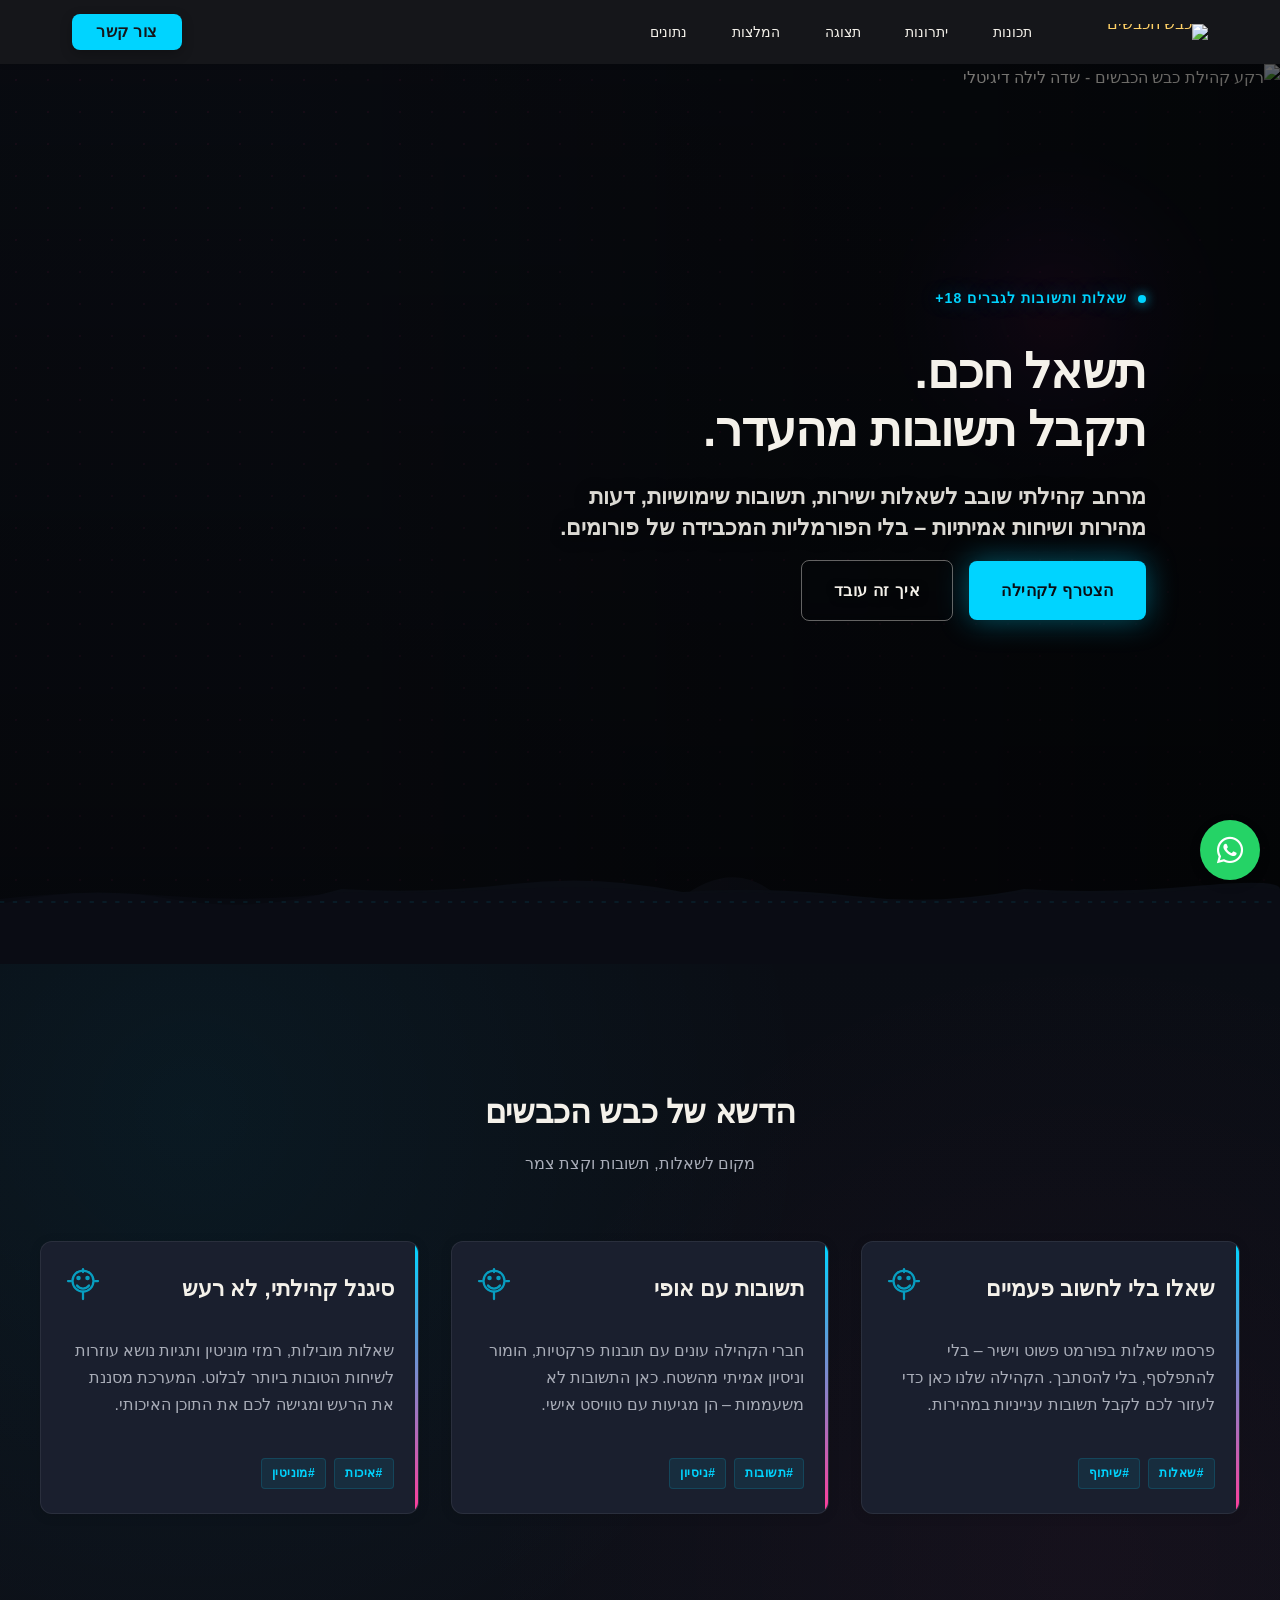
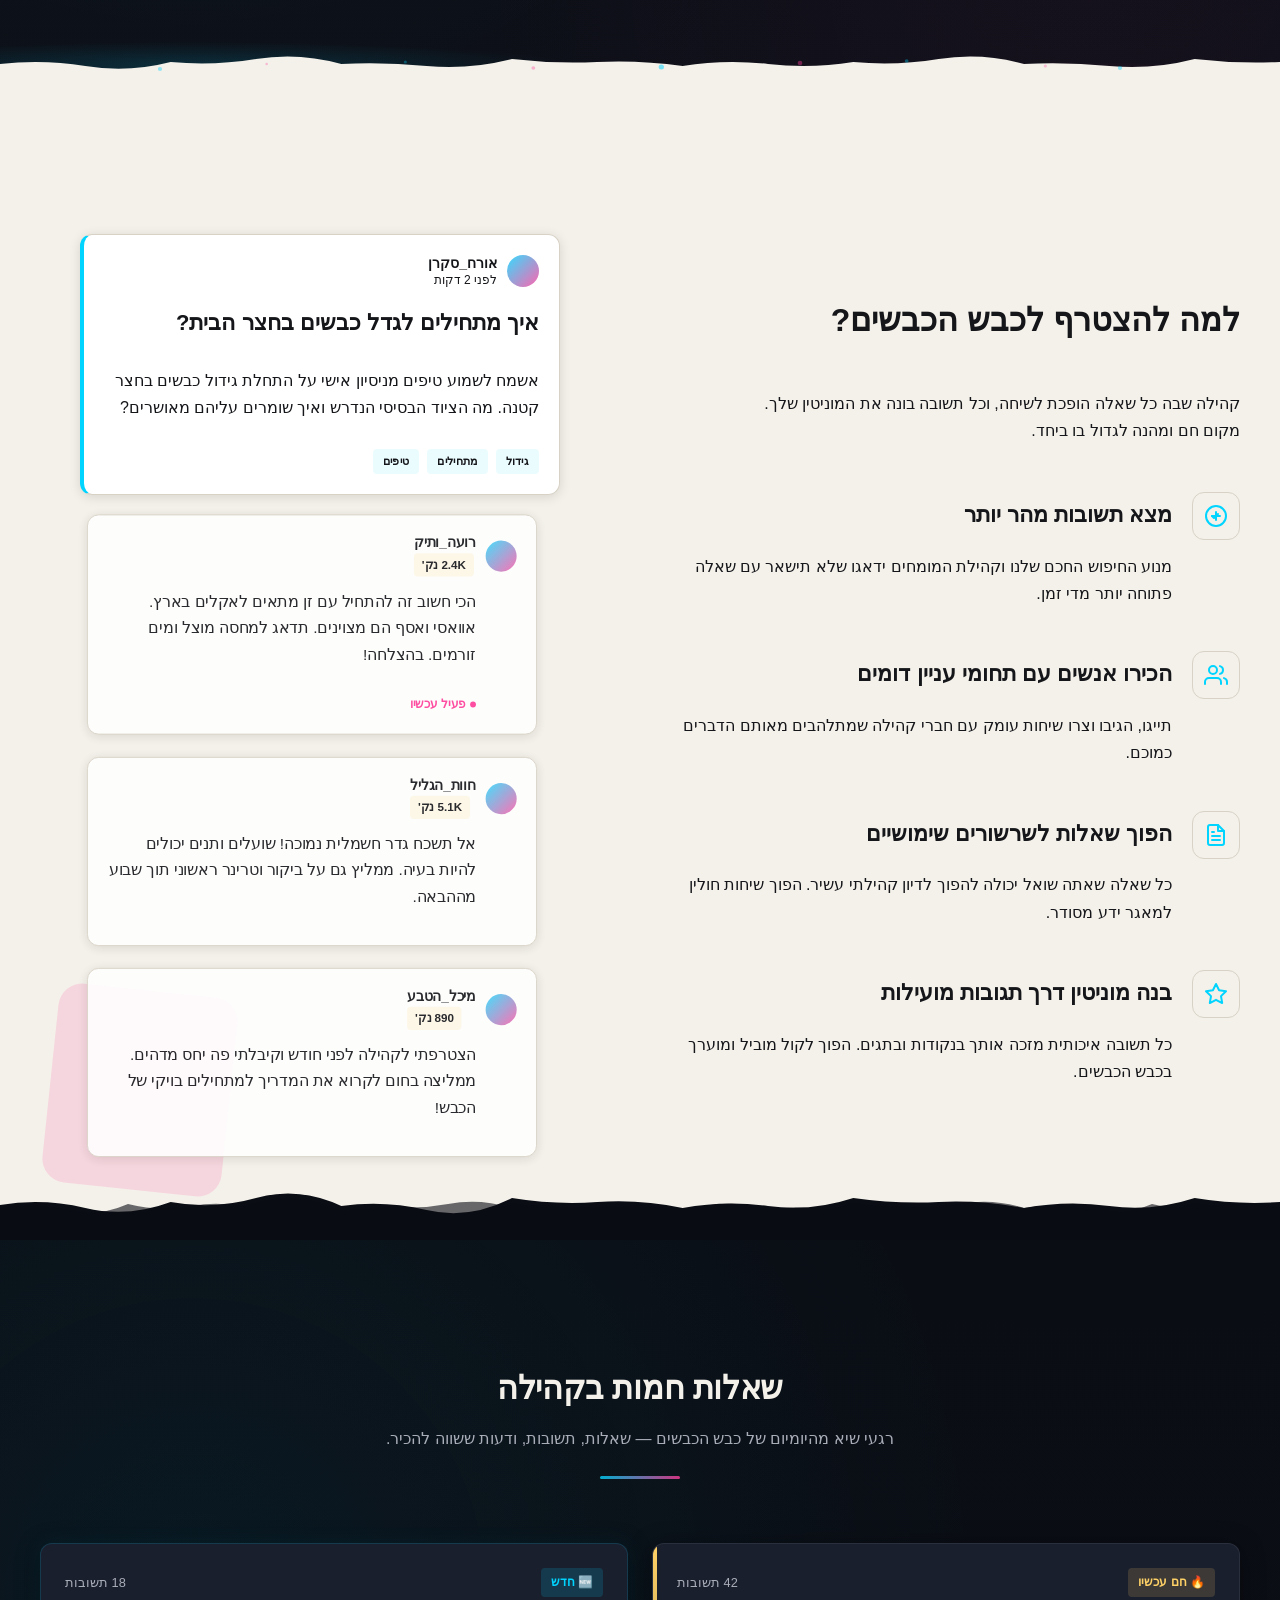
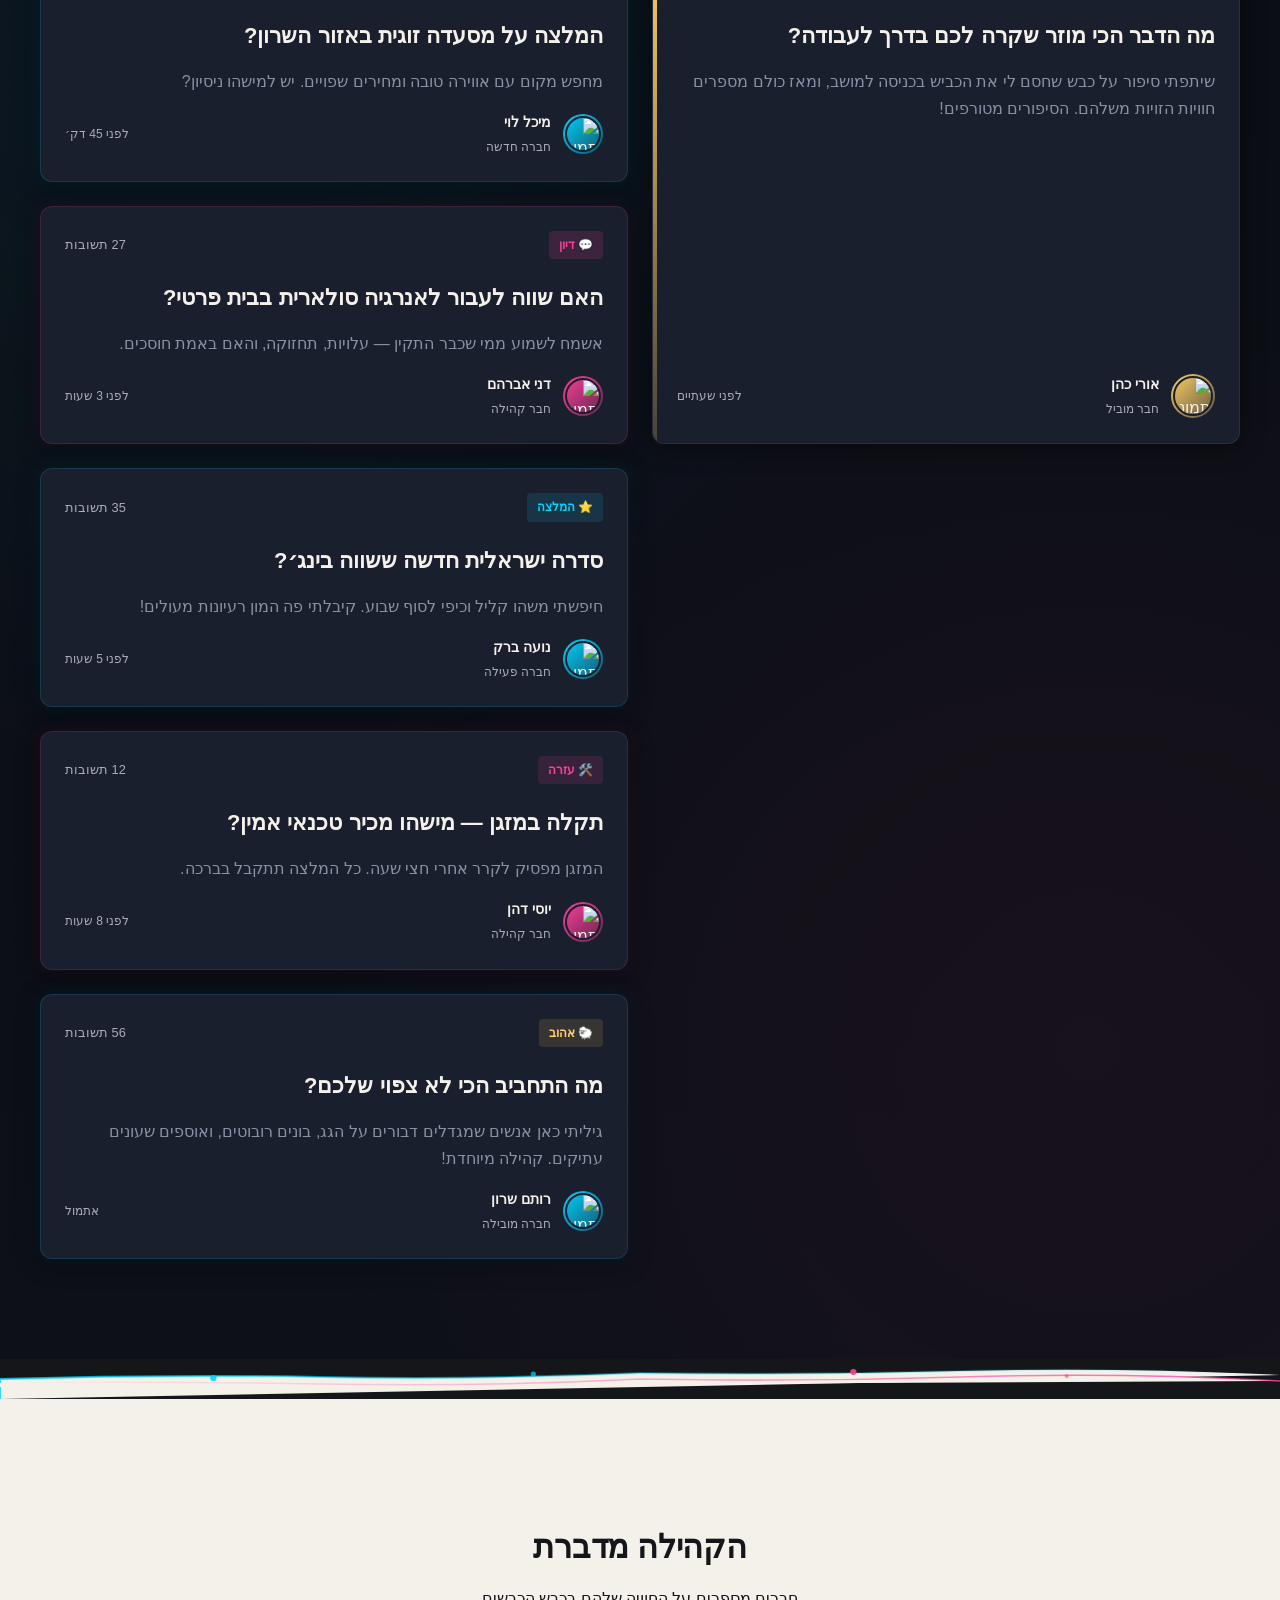
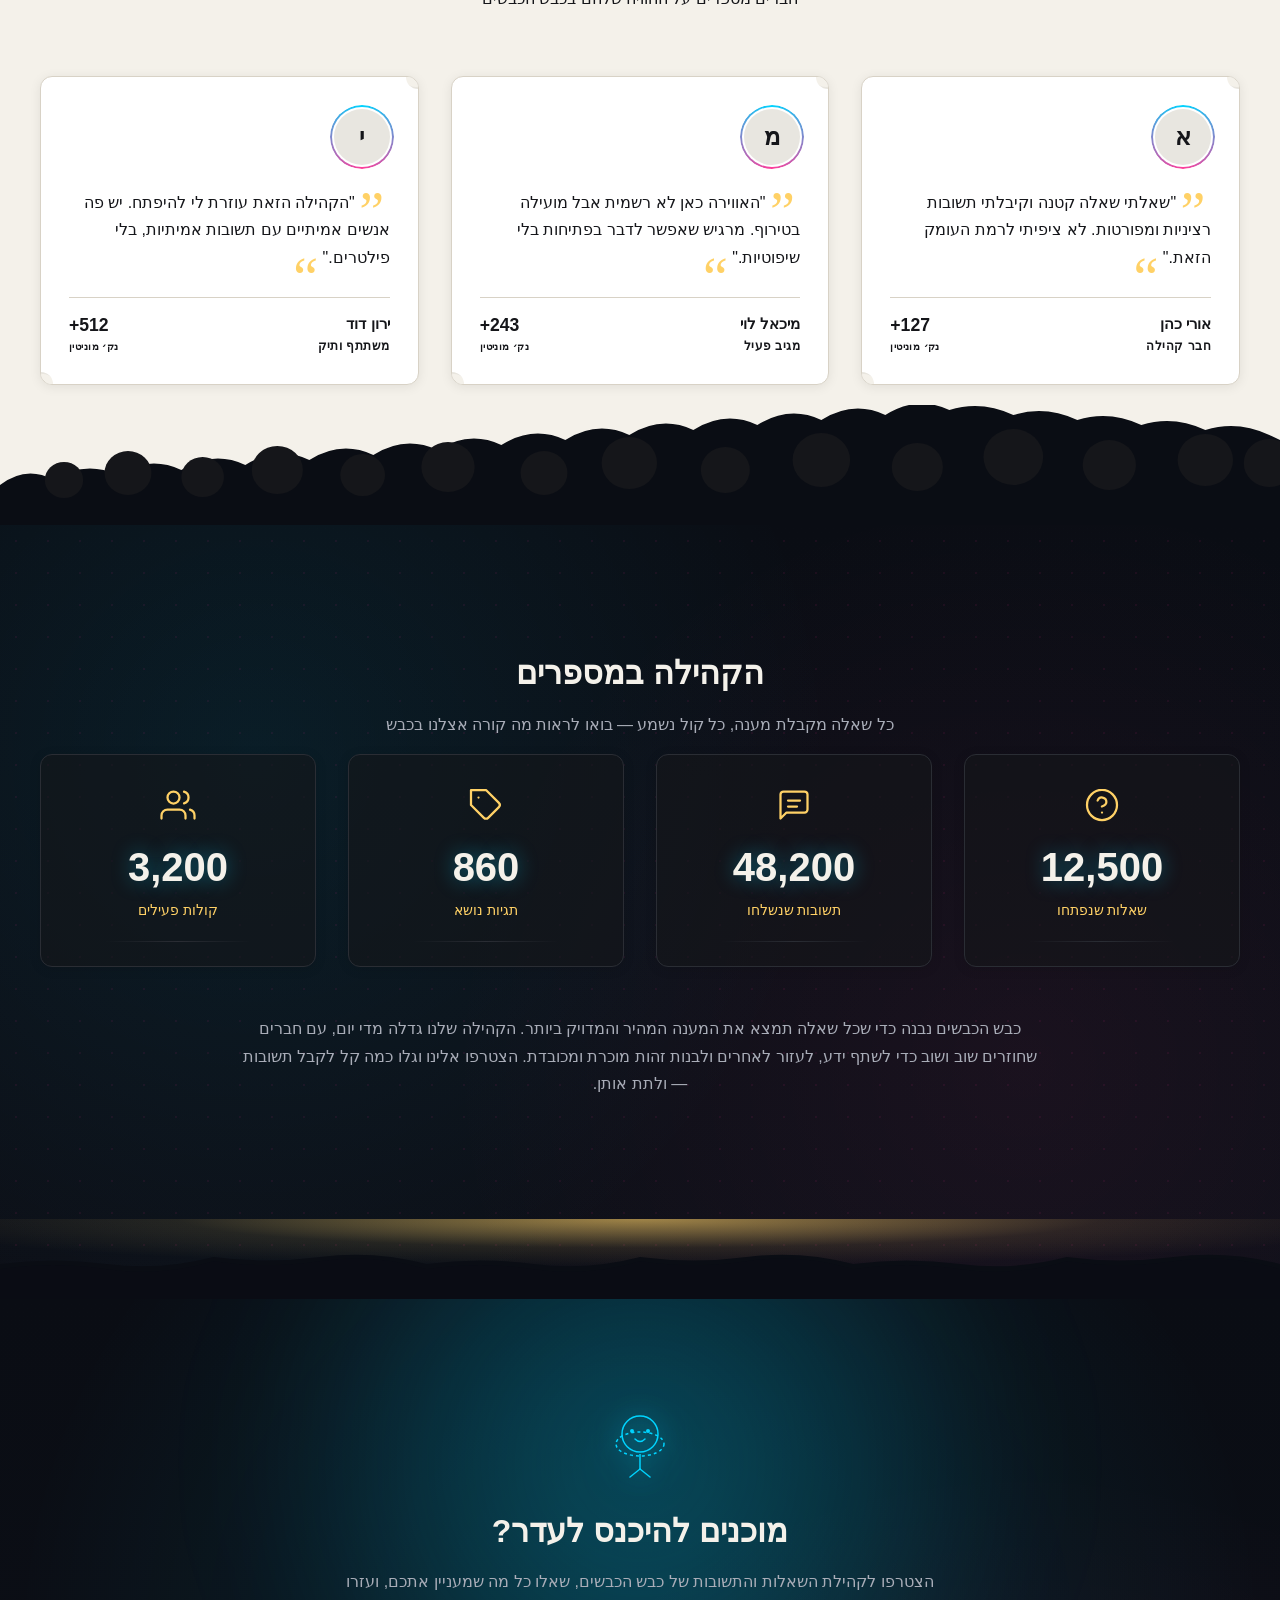
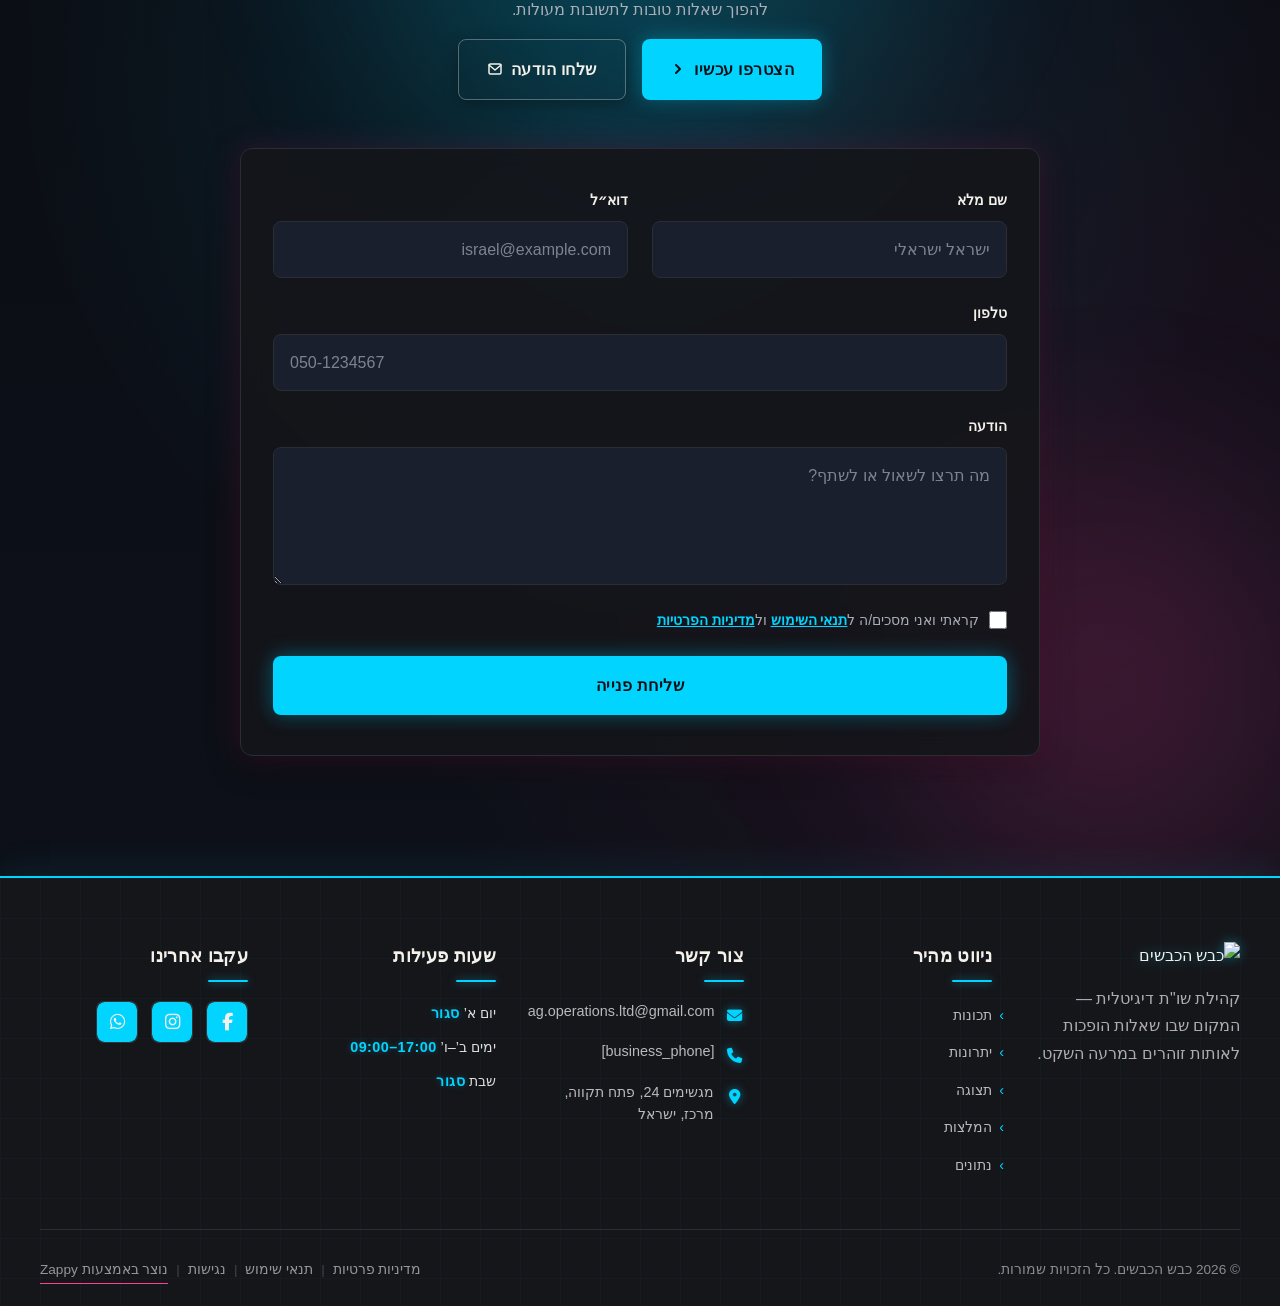
==== commit 90696bff: "Background sync: Progressive GitHub Sync" ====
--- a/index.html
+++ b/index.html
@@ -352,15 +352,15 @@
   <nav class="navbar" dir="rtl">
   <button class="mobile-toggle" id="mobileToggle" aria-label="Menu">
     <svg class="hamburger-icon" width="24" height="24" viewBox="0 0 24 24" fill="none">
-      <path d="M3 12h18M3 6h18M3 18h18" stroke="currentColor" stroke-width="2" stroke-linecap="round"/>
+      <path d="M3 12h18M3 6h18M3 18h18" stroke="currentColor" stroke-width="2" stroke-linecap="round"></path>
     </svg>
     <svg class="close-icon" width="24" height="24" viewBox="0 0 24 24" fill="none" style="display: none;">
-      <path d="M18 6L6 18M6 6l12 12" stroke="currentColor" stroke-width="2" stroke-linecap="round"/>
+      <path d="M18 6L6 18M6 6l12 12" stroke="currentColor" stroke-width="2" stroke-linecap="round"></path>
     </svg>
   </button>
   <button class="phone-header-btn" data-phone="[business_phone]" aria-label="Call">
     <svg width="20" height="20" viewBox="0 0 24 24" fill="currentColor">
-      <path d="M22 16.92v3a2 2 0 0 1-2.18 2 19.79 19.79 0 0 1-8.63-3.07 19.5 19.5 0 0 1-6-6 19.79 19.79 0 0 1-3.07-8.67A2 2 0 0 1 4.11 2h3a2 2 0 0 1 2 1.72 12.84 12.84 0 0 0 .7 2.81 2 2 0 0 1-.45 2.11L8.09 9.91a16 16 0 0 0 6 6l1.27-1.27a2 2 0 0 1 2.11-.45 12.84 12.84 0 0 0 2.81.7A2 2 0 0 1 22 16.92z"/>
+      <path d="M22 16.92v3a2 2 0 0 1-2.18 2 19.79 19.79 0 0 1-8.63-3.07 19.5 19.5 0 0 1-6-6 19.79 19.79 0 0 1-3.07-8.67A2 2 0 0 1 4.11 2h3a2 2 0 0 1 2 1.72 12.84 12.84 0 0 0 .7 2.81 2 2 0 0 1-.45 2.11L8.09 9.91a16 16 0 0 0 6 6l1.27-1.27a2 2 0 0 1 2.11-.45 12.84 12.84 0 0 0 2.81.7A2 2 0 0 1 22 16.92z"></path>
     </svg>
   </button>
   <div class="nav-container">
@@ -845,10 +845,10 @@
     <!-- Sheep Flock Silhouette -->
     <div class="deco-flock-silhouette">
       <svg viewBox="0 0 600 200" fill="none" xmlns="http://www.w3.org/2000/svg">
-        <path d="M50,180 Q80,120 130,150 Q180,110 220,160 Q260,130 300,170 Q340,140 380,175 Q420,145 460,180 Q500,150 550,185 L600,200 L0,200 Z" fill="#1A1F2E" opacity="0.85"/>
-        <circle cx="120" cy="160" r="18" fill="#1A1F2E" opacity="0.9"/>
-        <circle cx="280" cy="170" r="22" fill="#1A1F2E" opacity="0.9"/>
-        <circle cx="450" cy="165" r="20" fill="#1A1F2E" opacity="0.9"/>
+        <path d="M50,180 Q80,120 130,150 Q180,110 220,160 Q260,130 300,170 Q340,140 380,175 Q420,145 460,180 Q500,150 550,185 L600,200 L0,200 Z" fill="#1A1F2E" opacity="0.85"></path>
+        <circle cx="120" cy="160" r="18" fill="#1A1F2E" opacity="0.9"></circle>
+        <circle cx="280" cy="170" r="22" fill="#1A1F2E" opacity="0.9"></circle>
+        <circle cx="450" cy="165" r="20" fill="#1A1F2E" opacity="0.9"></circle>
       </svg>
     </div>
   </div>
@@ -875,14 +875,14 @@
     <svg data-no-icon-edit="true" viewBox="0 0 1200 120" preserveAspectRatio="none" xmlns="http://www.w3.org/2000/svg">
       <defs>
         <linearGradient id="pastureGlow" x1="0%" y1="0%" x2="100%" y2="0%">
-          <stop offset="0%" stop-color="#00D4FF" stop-opacity="0.3"/>
-          <stop offset="50%" stop-color="#00D4FF" stop-opacity="0.05"/>
-          <stop offset="100%" stop-color="#00D4FF" stop-opacity="0"/>
+          <stop offset="0%" stop-color="#00D4FF" stop-opacity="0.3"></stop>
+          <stop offset="50%" stop-color="#00D4FF" stop-opacity="0.05"></stop>
+          <stop offset="100%" stop-color="#00D4FF" stop-opacity="0"></stop>
         </linearGradient>
       </defs>
-      <path d="M0,120 L0,60 Q80,40 160,55 T320,45 Q400,50 480,40 T640,48 Q720,42 800,52 T960,45 Q1040,50 1120,42 T1200,45 L1200,120 Z" fill="#0A0D14"/>
-      <path d="M0,120 L0,55 Q80,45 160,52 T320,48 Q400,50 480,45 T640,50 Q720,46 800,54 T960,48 Q1040,52 1120,46 T1200,48 L1200,120 Z" fill="#0A0D14" opacity="0.6"/>
-      <line x1="0" y1="58" x2="1200" y2="58" stroke="#00D4FF" stroke-width="1" opacity="0.15" stroke-dasharray="4 8"/>
+      <path d="M0,120 L0,60 Q80,40 160,55 T320,45 Q400,50 480,40 T640,48 Q720,42 800,52 T960,45 Q1040,50 1120,42 T1200,45 L1200,120 Z" fill="#0A0D14"></path>
+      <path d="M0,120 L0,55 Q80,45 160,52 T320,48 Q400,50 480,45 T640,50 Q720,46 800,54 T960,48 Q1040,52 1120,46 T1200,48 L1200,120 Z" fill="#0A0D14" opacity="0.6"></path>
+      <line x1="0" y1="58" x2="1200" y2="58" stroke="#00D4FF" stroke-width="1" opacity="0.15" stroke-dasharray="4 8"></line>
     </svg>
   </div>
 </section>
@@ -901,14 +901,14 @@
           <h3 class="index-features-section__card-title">שאלו בלי לחשוב פעמיים</h3>
           <div class="index-features-section__card-icon" aria-hidden="true">
             <svg data-element-type="icon" data-icon-type="svg" viewBox="0 0 24 24" fill="none" xmlns="http://www.w3.org/2000/svg">
-              <circle cx="12" cy="10" r="7" stroke="currentColor" stroke-width="1.5"/>
-              <circle cx="9" cy="8" r="1.5" fill="currentColor"/>
-              <circle cx="15" cy="8" r="1.5" fill="currentColor"/>
-              <path d="M8 13C8 13 9.5 15 12 15C14.5 15 16 13 16 13" stroke="currentColor" stroke-width="1.5" stroke-linecap="round"/>
-              <path d="M12 2V4" stroke="currentColor" stroke-width="1.5" stroke-linecap="round"/>
-              <path d="M12 17V22" stroke="currentColor" stroke-width="1.5" stroke-linecap="round"/>
-              <path d="M2 10H4" stroke="currentColor" stroke-width="1.5" stroke-linecap="round"/>
-              <path d="M20 10H22" stroke="currentColor" stroke-width="1.5" stroke-linecap="round"/>
+              <circle cx="12" cy="10" r="7" stroke="currentColor" stroke-width="1.5"></circle>
+              <circle cx="9" cy="8" r="1.5" fill="currentColor"></circle>
+              <circle cx="15" cy="8" r="1.5" fill="currentColor"></circle>
+              <path d="M8 13C8 13 9.5 15 12 15C14.5 15 16 13 16 13" stroke="currentColor" stroke-width="1.5" stroke-linecap="round"></path>
+              <path d="M12 2V4" stroke="currentColor" stroke-width="1.5" stroke-linecap="round"></path>
+              <path d="M12 17V22" stroke="currentColor" stroke-width="1.5" stroke-linecap="round"></path>
+              <path d="M2 10H4" stroke="currentColor" stroke-width="1.5" stroke-linecap="round"></path>
+              <path d="M20 10H22" stroke="currentColor" stroke-width="1.5" stroke-linecap="round"></path>
             </svg>
           </div>
         </div>
@@ -925,14 +925,14 @@
           <h3 class="index-features-section__card-title">תשובות עם אופי</h3>
           <div class="index-features-section__card-icon" aria-hidden="true">
             <svg data-element-type="icon" data-icon-type="svg" viewBox="0 0 24 24" fill="none" xmlns="http://www.w3.org/2000/svg">
-              <circle cx="12" cy="10" r="7" stroke="currentColor" stroke-width="1.5"/>
-              <circle cx="9" cy="8" r="1.5" fill="currentColor"/>
-              <circle cx="15" cy="8" r="1.5" fill="currentColor"/>
-              <path d="M8 13C8 13 9.5 15 12 15C14.5 15 16 13 16 13" stroke="currentColor" stroke-width="1.5" stroke-linecap="round"/>
-              <path d="M12 2V4" stroke="currentColor" stroke-width="1.5" stroke-linecap="round"/>
-              <path d="M12 17V22" stroke="currentColor" stroke-width="1.5" stroke-linecap="round"/>
-              <path d="M2 10H4" stroke="currentColor" stroke-width="1.5" stroke-linecap="round"/>
-              <path d="M20 10H22" stroke="currentColor" stroke-width="1.5" stroke-linecap="round"/>
+              <circle cx="12" cy="10" r="7" stroke="currentColor" stroke-width="1.5"></circle>
+              <circle cx="9" cy="8" r="1.5" fill="currentColor"></circle>
+              <circle cx="15" cy="8" r="1.5" fill="currentColor"></circle>
+              <path d="M8 13C8 13 9.5 15 12 15C14.5 15 16 13 16 13" stroke="currentColor" stroke-width="1.5" stroke-linecap="round"></path>
+              <path d="M12 2V4" stroke="currentColor" stroke-width="1.5" stroke-linecap="round"></path>
+              <path d="M12 17V22" stroke="currentColor" stroke-width="1.5" stroke-linecap="round"></path>
+              <path d="M2 10H4" stroke="currentColor" stroke-width="1.5" stroke-linecap="round"></path>
+              <path d="M20 10H22" stroke="currentColor" stroke-width="1.5" stroke-linecap="round"></path>
             </svg>
           </div>
         </div>
@@ -949,14 +949,14 @@
           <h3 class="index-features-section__card-title">סיגנל קהילתי, לא רעש</h3>
           <div class="index-features-section__card-icon" aria-hidden="true">
             <svg data-element-type="icon" data-icon-type="svg" viewBox="0 0 24 24" fill="none" xmlns="http://www.w3.org/2000/svg">
-              <circle cx="12" cy="10" r="7" stroke="currentColor" stroke-width="1.5"/>
-              <circle cx="9" cy="8" r="1.5" fill="currentColor"/>
-              <circle cx="15" cy="8" r="1.5" fill="currentColor"/>
-              <path d="M8 13C8 13 9.5 15 12 15C14.5 15 16 13 16 13" stroke="currentColor" stroke-width="1.5" stroke-linecap="round"/>
-              <path d="M12 2V4" stroke="currentColor" stroke-width="1.5" stroke-linecap="round"/>
-              <path d="M12 17V22" stroke="currentColor" stroke-width="1.5" stroke-linecap="round"/>
-              <path d="M2 10H4" stroke="currentColor" stroke-width="1.5" stroke-linecap="round"/>
-              <path d="M20 10H22" stroke="currentColor" stroke-width="1.5" stroke-linecap="round"/>
+              <circle cx="12" cy="10" r="7" stroke="currentColor" stroke-width="1.5"></circle>
+              <circle cx="9" cy="8" r="1.5" fill="currentColor"></circle>
+              <circle cx="15" cy="8" r="1.5" fill="currentColor"></circle>
+              <path d="M8 13C8 13 9.5 15 12 15C14.5 15 16 13 16 13" stroke="currentColor" stroke-width="1.5" stroke-linecap="round"></path>
+              <path d="M12 2V4" stroke="currentColor" stroke-width="1.5" stroke-linecap="round"></path>
+              <path d="M12 17V22" stroke="currentColor" stroke-width="1.5" stroke-linecap="round"></path>
+              <path d="M2 10H4" stroke="currentColor" stroke-width="1.5" stroke-linecap="round"></path>
+              <path d="M20 10H22" stroke="currentColor" stroke-width="1.5" stroke-linecap="round"></path>
             </svg>
           </div>
         </div>
@@ -973,26 +973,26 @@
     <svg viewBox="0 0 1200 80" preserveAspectRatio="none" xmlns="http://www.w3.org/2000/svg">
       <defs>
         <radialGradient id="wool-grad-1" cx="15%" cy="40%" r="30%">
-          <stop offset="0%" stop-color="var(--primary)" stop-opacity="0.15"/>
-          <stop offset="100%" stop-color="var(--primary)" stop-opacity="0"/>
+          <stop offset="0%" stop-color="var(--primary)" stop-opacity="0.15"></stop>
+          <stop offset="100%" stop-color="var(--primary)" stop-opacity="0"></stop>
         </radialGradient>
         <radialGradient id="wool-grad-2" cx="85%" cy="60%" r="25%">
-          <stop offset="0%" stop-color="var(--secondary)" stop-opacity="0.1"/>
-          <stop offset="100%" stop-color="var(--secondary)" stop-opacity="0"/>
+          <stop offset="0%" stop-color="var(--secondary)" stop-opacity="0.1"></stop>
+          <stop offset="100%" stop-color="var(--secondary)" stop-opacity="0"></stop>
         </radialGradient>
       </defs>
-      <rect width="1200" height="80" fill="url(#wool-grad-1)"/>
-      <rect width="1200" height="80" fill="url(#wool-grad-2)"/>
-      <path d="M0,80 L0,30 Q40,25 80,32 T160,28 Q200,32 240,25 T320,30 Q360,28 400,32 T480,25 Q520,30 560,28 T640,32 Q680,25 720,30 T800,28 Q840,32 880,25 T960,30 Q1000,28 1040,32 T1120,25 Q1160,30 1200,28 L1200,80 Z" fill="var(--bg-light)"/>
-      <circle cx="150" cy="35" r="2" fill="var(--primary)" opacity="0.4"/>
-      <circle cx="380" cy="28" r="1.5" fill="var(--primary)" opacity="0.3"/>
-      <circle cx="620" cy="33" r="2.5" fill="var(--primary)" opacity="0.5"/>
-      <circle cx="850" cy="27" r="1.8" fill="var(--primary)" opacity="0.35"/>
-      <circle cx="1050" cy="34" r="2" fill="var(--primary)" opacity="0.4"/>
-      <circle cx="250" cy="30" r="1.2" fill="var(--secondary)" opacity="0.3"/>
-      <circle cx="500" cy="34" r="1.8" fill="var(--secondary)" opacity="0.35"/>
-      <circle cx="750" cy="29" r="2.2" fill="var(--secondary)" opacity="0.4"/>
-      <circle cx="980" cy="32" r="1.5" fill="var(--secondary)" opacity="0.3"/>
+      <rect width="1200" height="80" fill="url(#wool-grad-1)"></rect>
+      <rect width="1200" height="80" fill="url(#wool-grad-2)"></rect>
+      <path d="M0,80 L0,30 Q40,25 80,32 T160,28 Q200,32 240,25 T320,30 Q360,28 400,32 T480,25 Q520,30 560,28 T640,32 Q680,25 720,30 T800,28 Q840,32 880,25 T960,30 Q1000,28 1040,32 T1120,25 Q1160,30 1200,28 L1200,80 Z" fill="var(--bg-light)"></path>
+      <circle cx="150" cy="35" r="2" fill="var(--primary)" opacity="0.4"></circle>
+      <circle cx="380" cy="28" r="1.5" fill="var(--primary)" opacity="0.3"></circle>
+      <circle cx="620" cy="33" r="2.5" fill="var(--primary)" opacity="0.5"></circle>
+      <circle cx="850" cy="27" r="1.8" fill="var(--primary)" opacity="0.35"></circle>
+      <circle cx="1050" cy="34" r="2" fill="var(--primary)" opacity="0.4"></circle>
+      <circle cx="250" cy="30" r="1.2" fill="var(--secondary)" opacity="0.3"></circle>
+      <circle cx="500" cy="34" r="1.8" fill="var(--secondary)" opacity="0.35"></circle>
+      <circle cx="750" cy="29" r="2.2" fill="var(--secondary)" opacity="0.4"></circle>
+      <circle cx="980" cy="32" r="1.5" fill="var(--secondary)" opacity="0.3"></circle>
     </svg>
   </div>
 </section>
@@ -1012,10 +1012,10 @@
           <li class="benefit-item">
             <div class="benefit-icon-wrapper">
               <svg data-element-type="icon" data-icon-type="svg" viewBox="0 0 24 24" fill="none" stroke="currentColor" stroke-width="2" stroke-linecap="round" stroke-linejoin="round" class="benefit-icon">
-                <circle cx="12" cy="12" r="10"/>
-                <path d="M8 12l2 2 4-4"/>
-                <line x1="12" y1="8" x2="12" y2="16"/>
-                <line x1="8" y1="12" x2="16" y2="12"/>
+                <circle cx="12" cy="12" r="10"></circle>
+                <path d="M8 12l2 2 4-4"></path>
+                <line x1="12" y1="8" x2="12" y2="16"></line>
+                <line x1="8" y1="12" x2="16" y2="12"></line>
               </svg>
             </div>
             <div class="benefit-content">
@@ -1027,10 +1027,10 @@
           <li class="benefit-item">
             <div class="benefit-icon-wrapper">
               <svg data-element-type="icon" data-icon-type="svg" viewBox="0 0 24 24" fill="none" stroke="currentColor" stroke-width="2" stroke-linecap="round" stroke-linejoin="round" class="benefit-icon">
-                <path d="M17 21v-2a4 4 0 0 0-4-4H5a4 4 0 0 0-4 4v2"/>
-                <circle cx="9" cy="7" r="4"/>
-                <path d="M23 21v-2a4 4 0 0 0-3-3.87"/>
-                <path d="M16 3.13a4 4 0 0 1 0 7.75"/>
+                <path d="M17 21v-2a4 4 0 0 0-4-4H5a4 4 0 0 0-4 4v2"></path>
+                <circle cx="9" cy="7" r="4"></circle>
+                <path d="M23 21v-2a4 4 0 0 0-3-3.87"></path>
+                <path d="M16 3.13a4 4 0 0 1 0 7.75"></path>
               </svg>
             </div>
             <div class="benefit-content">
@@ -1042,11 +1042,11 @@
           <li class="benefit-item">
             <div class="benefit-icon-wrapper">
               <svg data-element-type="icon" data-icon-type="svg" viewBox="0 0 24 24" fill="none" stroke="currentColor" stroke-width="2" stroke-linecap="round" stroke-linejoin="round" class="benefit-icon">
-                <path d="M14 2H6a2 2 0 0 0-2 2v16a2 2 0 0 0 2 2h12a2 2 0 0 0 2-2V8z"/>
-                <polyline points="14 2 14 8 20 8"/>
-                <line x1="16" y1="13" x2="8" y2="13"/>
-                <line x1="16" y1="17" x2="8" y2="17"/>
-                <polyline points="10 9 9 9 8 9"/>
+                <path d="M14 2H6a2 2 0 0 0-2 2v16a2 2 0 0 0 2 2h12a2 2 0 0 0 2-2V8z"></path>
+                <polyline points="14 2 14 8 20 8"></polyline>
+                <line x1="16" y1="13" x2="8" y2="13"></line>
+                <line x1="16" y1="17" x2="8" y2="17"></line>
+                <polyline points="10 9 9 9 8 9"></polyline>
               </svg>
             </div>
             <div class="benefit-content">
@@ -1058,7 +1058,7 @@
           <li class="benefit-item">
             <div class="benefit-icon-wrapper">
               <svg data-element-type="icon" data-icon-type="svg" viewBox="0 0 24 24" fill="none" stroke="currentColor" stroke-width="2" stroke-linecap="round" stroke-linejoin="round" class="benefit-icon">
-                <polygon points="12 2 15.09 8.26 22 9.27 17 14.14 18.18 21.02 12 17.77 5.82 21.02 7 14.14 2 9.27 8.91 8.26 12 2"/>
+                <polygon points="12 2 15.09 8.26 22 9.27 17 14.14 18.18 21.02 12 17.77 5.82 21.02 7 14.14 2 9.27 8.91 8.26 12 2"></polygon>
               </svg>
             </div>
             <div class="benefit-content">
@@ -1135,10 +1135,10 @@
   <!-- Bottom Divider: Torn Wool SVG Edge -->
   <div class="index-benefits-divider-wrapper">
     <svg data-no-icon-edit="true" aria-hidden="true" viewBox="0 0 1200 80" preserveAspectRatio="none" xmlns="http://www.w3.org/2000/svg">
-      <path d="M0,80 L0,45 Q40,38 80,48 T160,42 Q200,50 240,38 T320,46 Q360,40 400,50 T480,38 Q520,45 560,42 T640,48 Q680,40 720,46 T800,38 Q840,44 880,42 T960,48 Q1000,40 1040,46 T1120,38 Q1160,45 1200,42 L1200,80 Z" fill="#0A0D14"/>
-      <path d="M0,80 L0,50 Q40,43 80,53 T160,47 Q200,55 240,43 T320,51 Q360,45 400,55 T480,43 Q520,50 560,47 T640,53 Q680,45 720,51 T800,43 Q840,49 880,47 T960,53 Q1000,45 1040,51 T1120,43 Q1160,50 1200,47 L1200,80 Z" fill="#0A0D14" opacity="0.5"/>
+      <path d="M0,80 L0,45 Q40,38 80,48 T160,42 Q200,50 240,38 T320,46 Q360,40 400,50 T480,38 Q520,45 560,42 T640,48 Q680,40 720,46 T800,38 Q840,44 880,42 T960,48 Q1000,40 1040,46 T1120,38 Q1160,45 1200,42 L1200,80 Z" fill="#0A0D14"></path>
+      <path d="M0,80 L0,50 Q40,43 80,53 T160,47 Q200,55 240,43 T320,51 Q360,45 400,55 T480,43 Q520,50 560,47 T640,53 Q680,45 720,51 T800,43 Q840,49 880,47 T960,53 Q1000,45 1040,51 T1120,43 Q1160,50 1200,47 L1200,80 Z" fill="#0A0D14" opacity="0.5"></path>
       <!-- Wool fibers (charcoal accents) -->
-      <path d="M0,80 L0,48 Q30,42 60,50 T120,44 Q150,52 180,46 T240,50 Q270,44 300,52 T360,46 Q390,50 420,44 T480,48 Q510,42 540,50 T600,44 Q630,52 660,46 T720,50 Q750,44 780,52 T840,46 Q870,50 900,44 T960,48 Q990,42 1020,50 T1080,44 Q1110,52 1140,46 T1200,48 L1200,80 Z" fill="#0A0D14" opacity="0.6"/>
+      <path d="M0,80 L0,48 Q30,42 60,50 T120,44 Q150,52 180,46 T240,50 Q270,44 300,52 T360,46 Q390,50 420,44 T480,48 Q510,42 540,50 T600,44 Q630,52 660,46 T720,50 Q750,44 780,52 T840,46 Q870,50 900,44 T960,48 Q990,42 1020,50 T1080,44 Q1110,52 1140,46 T1200,48 L1200,80 Z" fill="#0A0D14" opacity="0.6"></path>
     </svg>
   </div>
 </section>
@@ -1294,25 +1294,25 @@
     <svg data-no-icon-edit="true" aria-hidden="true" viewBox="0 0 1200 80" preserveAspectRatio="none" xmlns="http://www.w3.org/2000/svg">
       <defs>
         <linearGradient id="signalCyan" x1="0%" y1="0%" x2="100%" y2="0%">
-          <stop offset="0%" stop-color="#00D4FF" stop-opacity="0.8"/>
-          <stop offset="100%" stop-color="#00D4FF" stop-opacity="0"/>
+          <stop offset="0%" stop-color="#00D4FF" stop-opacity="0.8"></stop>
+          <stop offset="100%" stop-color="#00D4FF" stop-opacity="0"></stop>
         </linearGradient>
         <linearGradient id="signalMagenta" x1="100%" y1="0%" x2="0%" y2="0%">
-          <stop offset="0%" stop-color="#FF3D9A" stop-opacity="0.8"/>
-          <stop offset="100%" stop-color="#FF3D9A" stop-opacity="0"/>
+          <stop offset="0%" stop-color="#FF3D9A" stop-opacity="0.8"></stop>
+          <stop offset="100%" stop-color="#FF3D9A" stop-opacity="0"></stop>
         </linearGradient>
       </defs>
       <!-- Base dark fill to merge with next section -->
-      <rect x="0" y="40" width="1200" height="40" fill="var(--bg-dark)"/>
+      <rect x="0" y="40" width="1200" height="40" fill="var(--bg-dark)"></rect>
       <!-- Cyan signal line (left branch) -->
-      <path d="M0,80 L0,60 Q150,55 300,58 T600,54 Q750,56 900,52 T1200,56" fill="var(--bg-light)" stroke="url(#signalCyan)" stroke-width="2"/>
+      <path d="M0,80 L0,60 Q150,55 300,58 T600,54 Q750,56 900,52 T1200,56" fill="var(--bg-light)" stroke="url(#signalCyan)" stroke-width="2"></path>
       <!-- Magenta signal line (right branch) -->
-      <path d="M0,68 L0,64 Q150,62 300,65 T600,60 Q750,63 900,58 T1200,62" fill="var(--bg-light)" stroke="url(#signalMagenta)" stroke-width="1.5"/>
+      <path d="M0,68 L0,64 Q150,62 300,65 T600,60 Q750,63 900,58 T1200,62" fill="var(--bg-light)" stroke="url(#signalMagenta)" stroke-width="1.5"></path>
       <!-- Subtle glow dots -->
-      <circle cx="200" cy="59" r="3" fill="#00D4FF" opacity="0.9"/>
-      <circle cx="500" cy="55" r="2.5" fill="#00D4FF" opacity="0.7"/>
-      <circle cx="800" cy="53" r="3" fill="#FF3D9A" opacity="0.9"/>
-      <circle cx="1000" cy="57" r="2" fill="#FF3D9A" opacity="0.6"/>
+      <circle cx="200" cy="59" r="3" fill="#00D4FF" opacity="0.9"></circle>
+      <circle cx="500" cy="55" r="2.5" fill="#00D4FF" opacity="0.7"></circle>
+      <circle cx="800" cy="53" r="3" fill="#FF3D9A" opacity="0.9"></circle>
+      <circle cx="1000" cy="57" r="2" fill="#FF3D9A" opacity="0.6"></circle>
     </svg>
   </div>
 </section>
@@ -1399,28 +1399,28 @@
         <svg data-no-icon-edit="true" aria-hidden="true" viewBox="0 0 1200 120" preserveAspectRatio="none" xmlns="http://www.w3.org/2000/svg">
             <defs>
                 <radialGradient id="woolGrad" cx="50%" cy="50%" r="50%">
-                    <stop offset="0%" stop-color="#F4F1EA"/>
-                    <stop offset="100%" stop-color="#D8D2C6"/>
+                    <stop offset="0%" stop-color="#F4F1EA"></stop>
+                    <stop offset="100%" stop-color="#D8D2C6"></stop>
                 </radialGradient>
             </defs>
             <!-- Base wool layer -->
-            <path d="M0,120 L0,80 Q25,60 50,75 Q80,55 110,70 Q140,50 170,65 Q200,45 230,60 Q260,40 290,55 Q320,35 350,50 Q380,30 410,45 Q440,25 470,40 Q500,20 530,35 Q560,15 590,30 Q620,10 650,25 Q680,5 710,20 Q740,0 770,15 Q800,-5 830,10 Q860,-10 890,5 Q920,-5 950,10 Q980,0 1010,15 Q1040,5 1070,20 Q1100,10 1130,25 Q1160,15 1190,30 L1200,35 L1200,120 Z" fill="#0A0D14"/>
+            <path d="M0,120 L0,80 Q25,60 50,75 Q80,55 110,70 Q140,50 170,65 Q200,45 230,60 Q260,40 290,55 Q320,35 350,50 Q380,30 410,45 Q440,25 470,40 Q500,20 530,35 Q560,15 590,30 Q620,10 650,25 Q680,5 710,20 Q740,0 770,15 Q800,-5 830,10 Q860,-10 890,5 Q920,-5 950,10 Q980,0 1010,15 Q1040,5 1070,20 Q1100,10 1130,25 Q1160,15 1190,30 L1200,35 L1200,120 Z" fill="#0A0D14"></path>
             <!-- Wool bumps overlay -->
-            <circle cx="60" cy="75" r="18" fill="var(--bg-dark)"/>
-            <circle cx="120" cy="68" r="22" fill="var(--bg-dark)"/>
-            <circle cx="190" cy="72" r="20" fill="var(--bg-dark)"/>
-            <circle cx="260" cy="65" r="24" fill="var(--bg-dark)"/>
-            <circle cx="340" cy="70" r="21" fill="var(--bg-dark)"/>
-            <circle cx="420" cy="62" r="25" fill="var(--bg-dark)"/>
-            <circle cx="510" cy="68" r="22" fill="var(--bg-dark)"/>
-            <circle cx="590" cy="58" r="26" fill="var(--bg-dark)"/>
-            <circle cx="680" cy="65" r="23" fill="var(--bg-dark)"/>
-            <circle cx="770" cy="55" r="27" fill="var(--bg-dark)"/>
-            <circle cx="860" cy="62" r="24" fill="var(--bg-dark)"/>
-            <circle cx="950" cy="52" r="28" fill="var(--bg-dark)"/>
-            <circle cx="1040" cy="60" r="25" fill="var(--bg-dark)"/>
-            <circle cx="1130" cy="55" r="26" fill="var(--bg-dark)"/>
-            <circle cx="1190" cy="58" r="24" fill="var(--bg-dark)"/>
+            <circle cx="60" cy="75" r="18" fill="var(--bg-dark)"></circle>
+            <circle cx="120" cy="68" r="22" fill="var(--bg-dark)"></circle>
+            <circle cx="190" cy="72" r="20" fill="var(--bg-dark)"></circle>
+            <circle cx="260" cy="65" r="24" fill="var(--bg-dark)"></circle>
+            <circle cx="340" cy="70" r="21" fill="var(--bg-dark)"></circle>
+            <circle cx="420" cy="62" r="25" fill="var(--bg-dark)"></circle>
+            <circle cx="510" cy="68" r="22" fill="var(--bg-dark)"></circle>
+            <circle cx="590" cy="58" r="26" fill="var(--bg-dark)"></circle>
+            <circle cx="680" cy="65" r="23" fill="var(--bg-dark)"></circle>
+            <circle cx="770" cy="55" r="27" fill="var(--bg-dark)"></circle>
+            <circle cx="860" cy="62" r="24" fill="var(--bg-dark)"></circle>
+            <circle cx="950" cy="52" r="28" fill="var(--bg-dark)"></circle>
+            <circle cx="1040" cy="60" r="25" fill="var(--bg-dark)"></circle>
+            <circle cx="1130" cy="55" r="26" fill="var(--bg-dark)"></circle>
+            <circle cx="1190" cy="58" r="24" fill="var(--bg-dark)"></circle>
         </svg>
     </div>
 </section>
@@ -1433,9 +1433,9 @@
     <div class="index-stats-section__metrics-grid">
       <div class="index-stats-section__metric-card">
         <svg class="index-stats-section__metric-icon" data-element-type="icon" data-icon-type="svg" viewBox="0 0 24 24" fill="none" stroke="currentColor" stroke-width="1.5" stroke-linecap="round" stroke-linejoin="round">
-          <circle cx="12" cy="12" r="10"/>
-          <path d="M9.09 9a3 3 0 0 1 5.83 1c0 2-3 3-3 3"/>
-          <line x1="12" y1="17" x2="12.01" y2="17"/>
+          <circle cx="12" cy="12" r="10"></circle>
+          <path d="M9.09 9a3 3 0 0 1 5.83 1c0 2-3 3-3 3"></path>
+          <line x1="12" y1="17" x2="12.01" y2="17"></line>
         </svg>
         <span class="index-stats-section__metric-value" data-count="12,500">12,500</span>
         <span class="index-stats-section__metric-label">שאלות שנפתחו</span>
@@ -1444,9 +1444,9 @@
 
       <div class="index-stats-section__metric-card">
         <svg class="index-stats-section__metric-icon" data-element-type="icon" data-icon-type="svg" viewBox="0 0 24 24" fill="none" stroke="currentColor" stroke-width="1.5" stroke-linecap="round" stroke-linejoin="round">
-          <path d="M21 15a2 2 0 0 1-2 2H7l-4 4V5a2 2 0 0 1 2-2h14a2 2 0 0 1 2 2z"/>
-          <path d="M8 9h8"/>
-          <path d="M8 13h6"/>
+          <path d="M21 15a2 2 0 0 1-2 2H7l-4 4V5a2 2 0 0 1 2-2h14a2 2 0 0 1 2 2z"></path>
+          <path d="M8 9h8"></path>
+          <path d="M8 13h6"></path>
         </svg>
         <span class="index-stats-section__metric-value" data-count="48,200">48,200</span>
         <span class="index-stats-section__metric-label">תשובות שנשלחו</span>
@@ -1455,8 +1455,8 @@
 
       <div class="index-stats-section__metric-card">
         <svg class="index-stats-section__metric-icon" data-element-type="icon" data-icon-type="svg" viewBox="0 0 24 24" fill="none" stroke="currentColor" stroke-width="1.5" stroke-linecap="round" stroke-linejoin="round">
-          <path d="M20.59 13.41l-7.17 7.17a2 2 0 0 1-2.83 0L2 12V2h10l8.59 8.59a2 2 0 0 1 0 2.82z"/>
-          <line x1="7" y1="7" x2="7.01" y2="7"/>
+          <path d="M20.59 13.41l-7.17 7.17a2 2 0 0 1-2.83 0L2 12V2h10l8.59 8.59a2 2 0 0 1 0 2.82z"></path>
+          <line x1="7" y1="7" x2="7.01" y2="7"></line>
         </svg>
         <span class="index-stats-section__metric-value" data-count="860">860</span>
         <span class="index-stats-section__metric-label">תגיות נושא</span>
@@ -1465,10 +1465,10 @@
 
       <div class="index-stats-section__metric-card">
         <svg class="index-stats-section__metric-icon" data-element-type="icon" data-icon-type="svg" viewBox="0 0 24 24" fill="none" stroke="currentColor" stroke-width="1.5" stroke-linecap="round" stroke-linejoin="round">
-          <path d="M17 21v-2a4 4 0 0 0-4-4H5a4 4 0 0 0-4 4v2"/>
-          <circle cx="9" cy="7" r="4"/>
-          <path d="M23 21v-2a4 4 0 0 0-3-3.87"/>
-          <path d="M16 3.13a4 4 0 0 1 0 7.75"/>
+          <path d="M17 21v-2a4 4 0 0 0-4-4H5a4 4 0 0 0-4 4v2"></path>
+          <circle cx="9" cy="7" r="4"></circle>
+          <path d="M23 21v-2a4 4 0 0 0-3-3.87"></path>
+          <path d="M16 3.13a4 4 0 0 1 0 7.75"></path>
         </svg>
         <span class="index-stats-section__metric-value" data-count="3,200">3,200</span>
         <span class="index-stats-section__metric-label">קולות פעילים</span>
@@ -1487,14 +1487,14 @@
     <svg viewBox="0 0 1200 80" preserveAspectRatio="none" xmlns="http://www.w3.org/2000/svg">
       <defs>
         <radialGradient id="index-stats-glow" cx="50%" cy="0%" r="60%">
-          <stop offset="0%" stop-color="var(--accent)" stop-opacity="0.6"/>
-          <stop offset="60%" stop-color="var(--accent)" stop-opacity="0.1"/>
-          <stop offset="100%" stop-color="var(--accent)" stop-opacity="0"/>
+          <stop offset="0%" stop-color="var(--accent)" stop-opacity="0.6"></stop>
+          <stop offset="60%" stop-color="var(--accent)" stop-opacity="0.1"></stop>
+          <stop offset="100%" stop-color="var(--accent)" stop-opacity="0"></stop>
         </radialGradient>
       </defs>
-      <rect x="0" y="0" width="1200" height="80" fill="url(#index-stats-glow)"/>
-      <path d="M0,80 L0,45 Q50,38 100,45 T200,38 Q250,45 300,38 T400,45 Q450,38 500,45 T600,38 Q650,45 700,38 T800,45 Q850,38 900,45 T1000,38 Q1050,45 1100,38 T1200,45 L1200,80 Z" fill="#0A0D14"/>
-      <path d="M0,80 L0,50 Q50,42 100,50 T200,42 Q250,50 300,42 T400,50 Q450,42 500,50 T600,42 Q650,50 700,42 T800,50 Q850,42 900,50 T1000,42 Q1050,50 1100,42 T1200,50 L1200,80 Z" fill="#0A0D14" opacity="0.15"/>
+      <rect x="0" y="0" width="1200" height="80" fill="url(#index-stats-glow)"></rect>
+      <path d="M0,80 L0,45 Q50,38 100,45 T200,38 Q250,45 300,38 T400,45 Q450,38 500,45 T600,38 Q650,45 700,38 T800,45 Q850,38 900,45 T1000,38 Q1050,45 1100,38 T1200,45 L1200,80 Z" fill="#0A0D14"></path>
+      <path d="M0,80 L0,50 Q50,42 100,50 T200,42 Q250,50 300,42 T400,50 Q450,42 500,50 T600,42 Q650,50 700,42 T800,50 Q850,42 900,50 T1000,42 Q1050,50 1100,42 T1200,50 L1200,80 Z" fill="#0A0D14" opacity="0.15"></path>
     </svg>
   </div>
 </section>
@@ -1508,14 +1508,14 @@
     <!-- Neon Sheep Icon -->
     <div class="index-cta-section__sheep-icon" aria-hidden="true">
       <svg viewBox="0 0 80 80" fill="none" xmlns="http://www.w3.org/2000/svg" data-element-type="icon" data-icon-type="svg">
-        <circle cx="40" cy="35" r="18" stroke="var(--primary)" stroke-width="1.5"/>
-        <circle cx="32" cy="32" r="2" fill="var(--primary)"/>
-        <circle cx="48" cy="32" r="2" fill="var(--primary)"/>
-        <path d="M35 40 Q40 45 45 40" stroke="var(--primary)" stroke-width="1.5" stroke-linecap="round"/>
-        <ellipse cx="40" cy="45" rx="24" ry="12" stroke="var(--primary)" stroke-width="1.5" stroke-dasharray="3 3"/>
-        <line x1="40" y1="55" x2="40" y2="70" stroke="var(--primary)" stroke-width="1.5"/>
-        <line x1="40" y1="70" x2="30" y2="78" stroke="var(--primary)" stroke-width="1.5" stroke-linecap="round"/>
-        <line x1="40" y1="70" x2="50" y2="78" stroke="var(--primary)" stroke-width="1.5" stroke-linecap="round"/>
+        <circle cx="40" cy="35" r="18" stroke="var(--primary)" stroke-width="1.5"></circle>
+        <circle cx="32" cy="32" r="2" fill="var(--primary)"></circle>
+        <circle cx="48" cy="32" r="2" fill="var(--primary)"></circle>
+        <path d="M35 40 Q40 45 45 40" stroke="var(--primary)" stroke-width="1.5" stroke-linecap="round"></path>
+        <ellipse cx="40" cy="45" rx="24" ry="12" stroke="var(--primary)" stroke-width="1.5" stroke-dasharray="3 3"></ellipse>
+        <line x1="40" y1="55" x2="40" y2="70" stroke="var(--primary)" stroke-width="1.5"></line>
+        <line x1="40" y1="70" x2="30" y2="78" stroke="var(--primary)" stroke-width="1.5" stroke-linecap="round"></line>
+        <line x1="40" y1="70" x2="50" y2="78" stroke="var(--primary)" stroke-width="1.5" stroke-linecap="round"></line>
       </svg>
     </div>
 
@@ -1528,14 +1528,14 @@
       <a href="#" class="index-cta-section__btn index-cta-section__btn--primary">
         <span>הצטרפו עכשיו</span>
         <svg width="16" height="16" viewBox="0 0 16 16" fill="none" xmlns="http://www.w3.org/2000/svg" aria-hidden="true">
-          <path d="M6 4L10 8L6 12" stroke="currentColor" stroke-width="2" stroke-linecap="round" stroke-linejoin="round"/>
+          <path d="M6 4L10 8L6 12" stroke="currentColor" stroke-width="2" stroke-linecap="round" stroke-linejoin="round"></path>
         </svg>
       </a>
       <a href="#contact-form" class="index-cta-section__btn index-cta-section__btn--secondary">
         <span>שלחו הודעה</span>
         <svg width="16" height="16" viewBox="0 0 16 16" fill="none" xmlns="http://www.w3.org/2000/svg" aria-hidden="true">
-          <path d="M2 4L8 9L14 4" stroke="currentColor" stroke-width="1.5" stroke-linecap="round" stroke-linejoin="round"/>
-          <rect x="2" y="3" width="12" height="10" rx="1.5" stroke="currentColor" stroke-width="1.5"/>
+          <path d="M2 4L8 9L14 4" stroke="currentColor" stroke-width="1.5" stroke-linecap="round" stroke-linejoin="round"></path>
+          <rect x="2" y="3" width="12" height="10" rx="1.5" stroke="currentColor" stroke-width="1.5"></rect>
         </svg>
       </a>
     </div>
@@ -1546,11 +1546,11 @@
         <div class="index-cta-section__form-row">
           <div class="index-cta-section__form-group">
             <label for="cta-name" class="index-cta-section__label">שם מלא</label>
-            <input type="text" id="cta-name" name="name" class="index-cta-section__input" placeholder="ישראל ישראלי" required>
+            <input type="text" id="cta-name" name="name" class="index-cta-section__input" placeholder="ישראל ישראלי" required="">
           </div>
           <div class="index-cta-section__form-group">
             <label for="cta-email" class="index-cta-section__label">דוא״ל</label>
-            <input type="email" id="cta-email" name="email" class="index-cta-section__input" placeholder="israel@example.com" required>
+            <input type="email" id="cta-email" name="email" class="index-cta-section__input" placeholder="israel@example.com" required="">
           </div>
         </div>
         <div class="index-cta-section__form-group">
@@ -1559,13 +1559,13 @@
         </div>
         <div class="index-cta-section__form-group">
           <label for="cta-message" class="index-cta-section__label">הודעה</label>
-          <textarea id="cta-message" name="message" class="index-cta-section__input index-cta-section__textarea" placeholder="מה תרצו לשאול או לשתף?" rows="4" required></textarea>
+          <textarea id="cta-message" name="message" class="index-cta-section__input index-cta-section__textarea" placeholder="מה תרצו לשאול או לשתף?" rows="4" required=""></textarea>
         </div>
         
         <!-- Privacy Consent -->
         <div class="privacy-consent">
           <label class="privacy-consent-label">
-            <input type="checkbox" name="privacy_consent" class="privacy-consent-checkbox" required>
+            <input type="checkbox" name="privacy_consent" class="privacy-consent-checkbox" required="">
             <span>קראתי ואני מסכים/ה ל<a href="/terms" target="_blank">תנאי השימוש</a> ול<a href="/privacy" target="_blank">מדיניות הפרטיות</a></span>
           </label>
         </div>
@@ -1599,23 +1599,21 @@
         <ul class="footer-contact">
           <li>
             <span class="contact-icon"><i class="fas fa-envelope"></i></span>
-            <span class="contact-text"><a href="mailto:[business_email]">[business_email]</a></span>
+            <span class="contact-text"><a href="mailto:ag.operations.ltd@gmail.com">ag.operations.ltd@gmail.com</a></span>
           </li>
           <li>
             <span class="contact-icon"><i class="fas fa-phone"></i></span>
             <span class="contact-text"><a href="tel:[business_phone]">[business_phone]</a></span>
           </li>
-          <li><a href="/"><span class="contact-icon"><i class="fas fa-map-marker-alt"></i></span>
-            <span class="contact-text">[business_address]</span></a></li>
+          <li><a href="https://www.google.com/maps/search/?api=1&amp;query=%D7%9E%D7%92%D7%A9%D7%99%D7%9E%D7%99%D7%9D%2024%2C%20%D7%A4%D7%AA%D7%97%20%D7%AA%D7%A7%D7%95%D7%95%D7%94%2C%20%D7%9E%D7%A8%D7%9B%D7%96%2C%20%D7%99%D7%A9%D7%A8%D7%90%D7%9C" target="_blank" rel="noopener noreferrer"><span class="contact-icon"><i class="fas fa-map-marker-alt"></i></span>
+            <span class="contact-text">מגשימים 24, פתח תקווה, מרכז, ישראל</span></a></li>
         </ul>
       </div>
       <div class="footer-col footer-hours-col">
         <h4>שעות פעילות</h4>
-        <ul class="footer-hours">
-          <li><a href="/"><span class="hours-day">ימים א'–ה'</span> <span class="hours-time">09:00–18:00</span></a></li>
-          <li><a href="/"><span class="hours-day">יום ו'</span> <span class="hours-time">09:00–13:00</span></a></li>
-          <li><a href="/"><span class="hours-day">שבת</span> <span class="hours-time">סגור</span></a></li>
-        </ul>
+        <ul class="footer-hours"><li><a href="/"><span class="hours-day">יום א’</span> <span class="hours-time">סגור</span></a></li>
+<li><a href="/"><span class="hours-day">ימים ב’–ו’</span> <span class="hours-time">09:00–17:00</span></a></li>
+<li><a href="/"><span class="hours-day">שבת</span> <span class="hours-time">סגור</span></a></li></ul>
       </div>
       <div class="footer-col footer-social-col">
         <h4>עקבו אחרינו</h4>
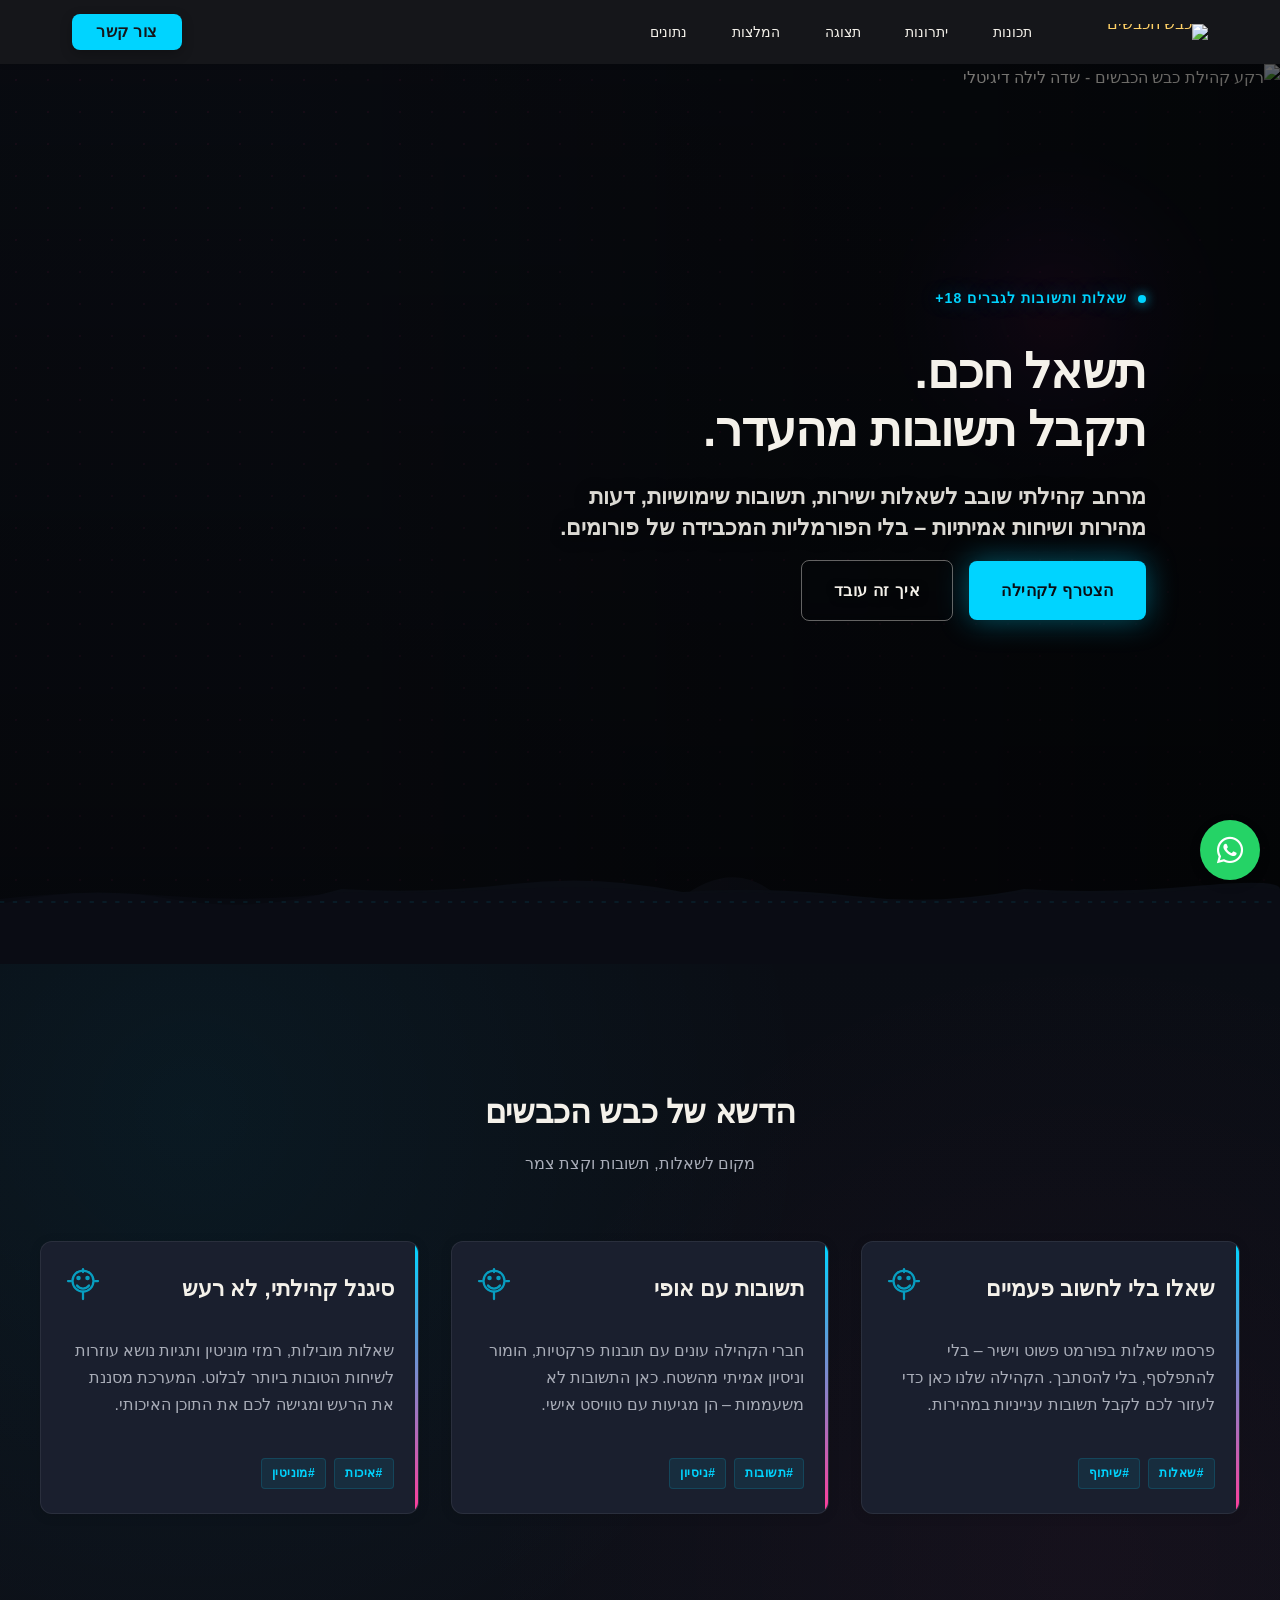
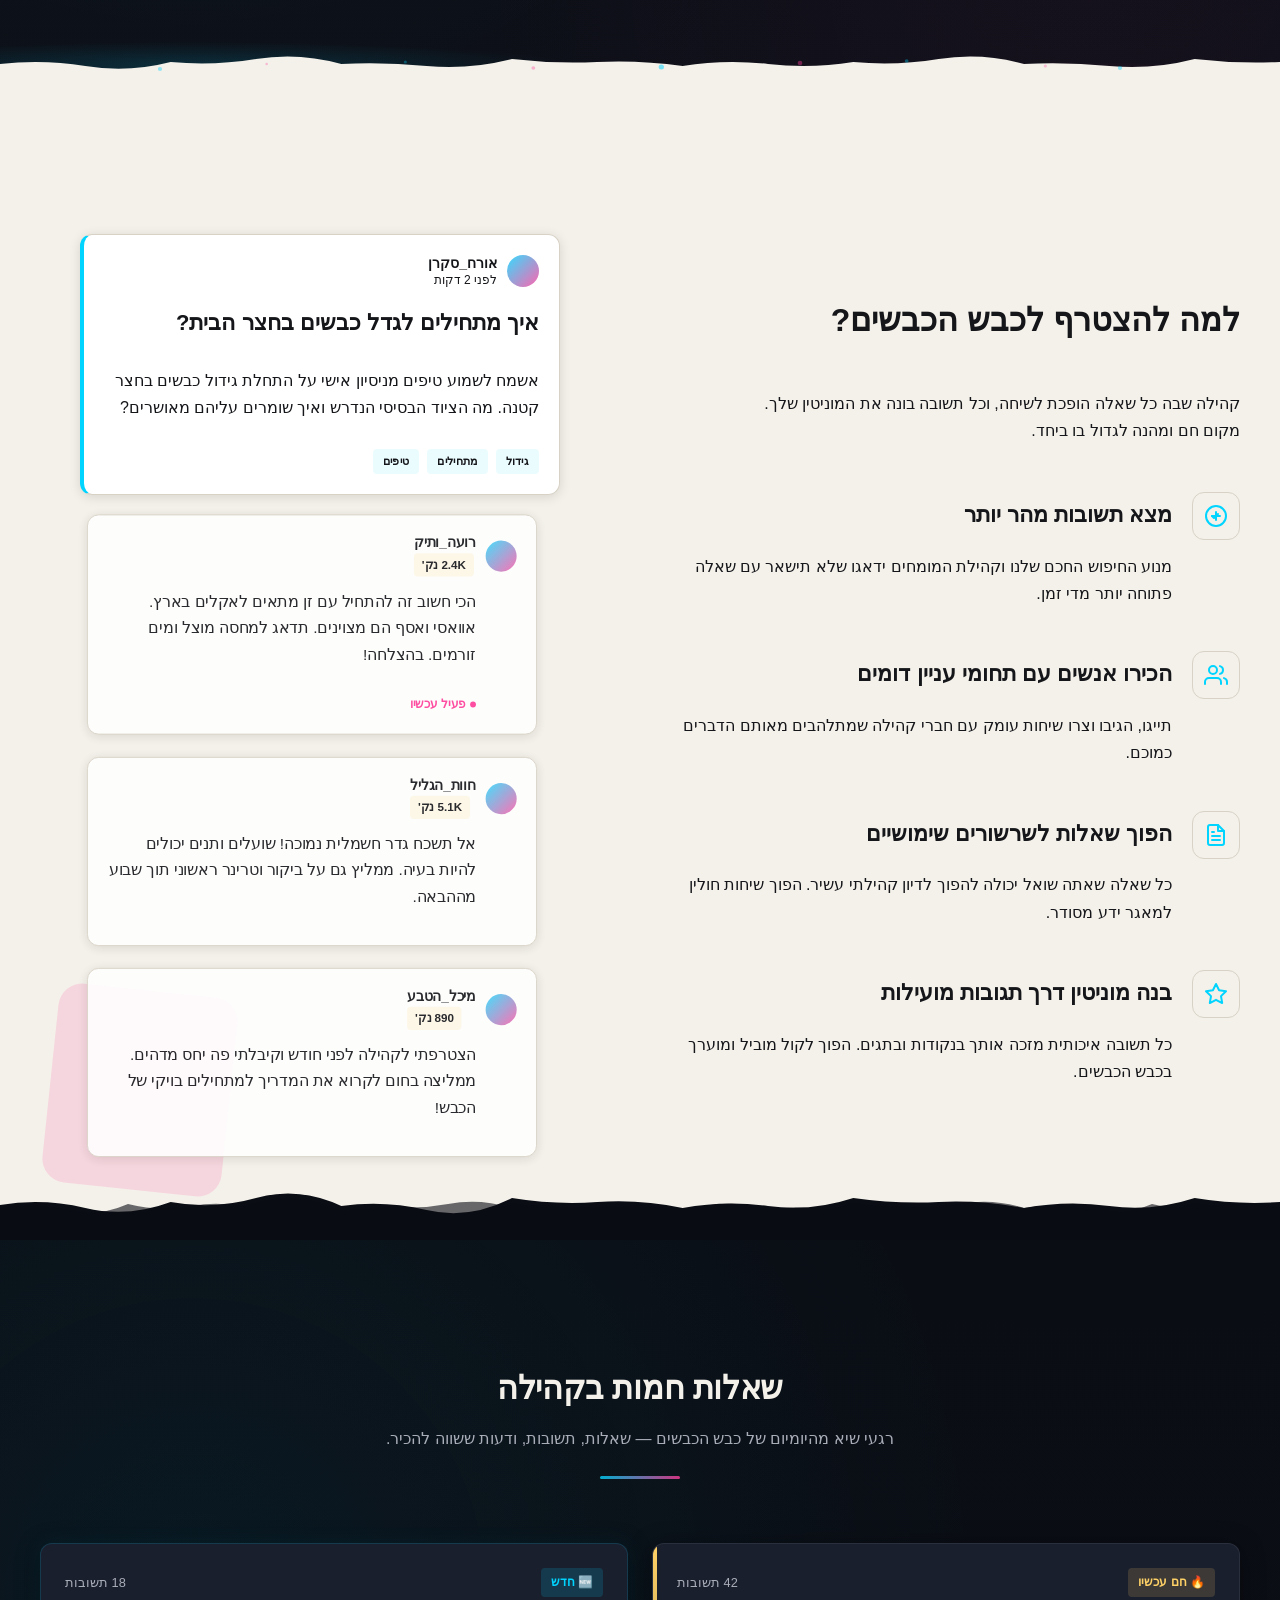
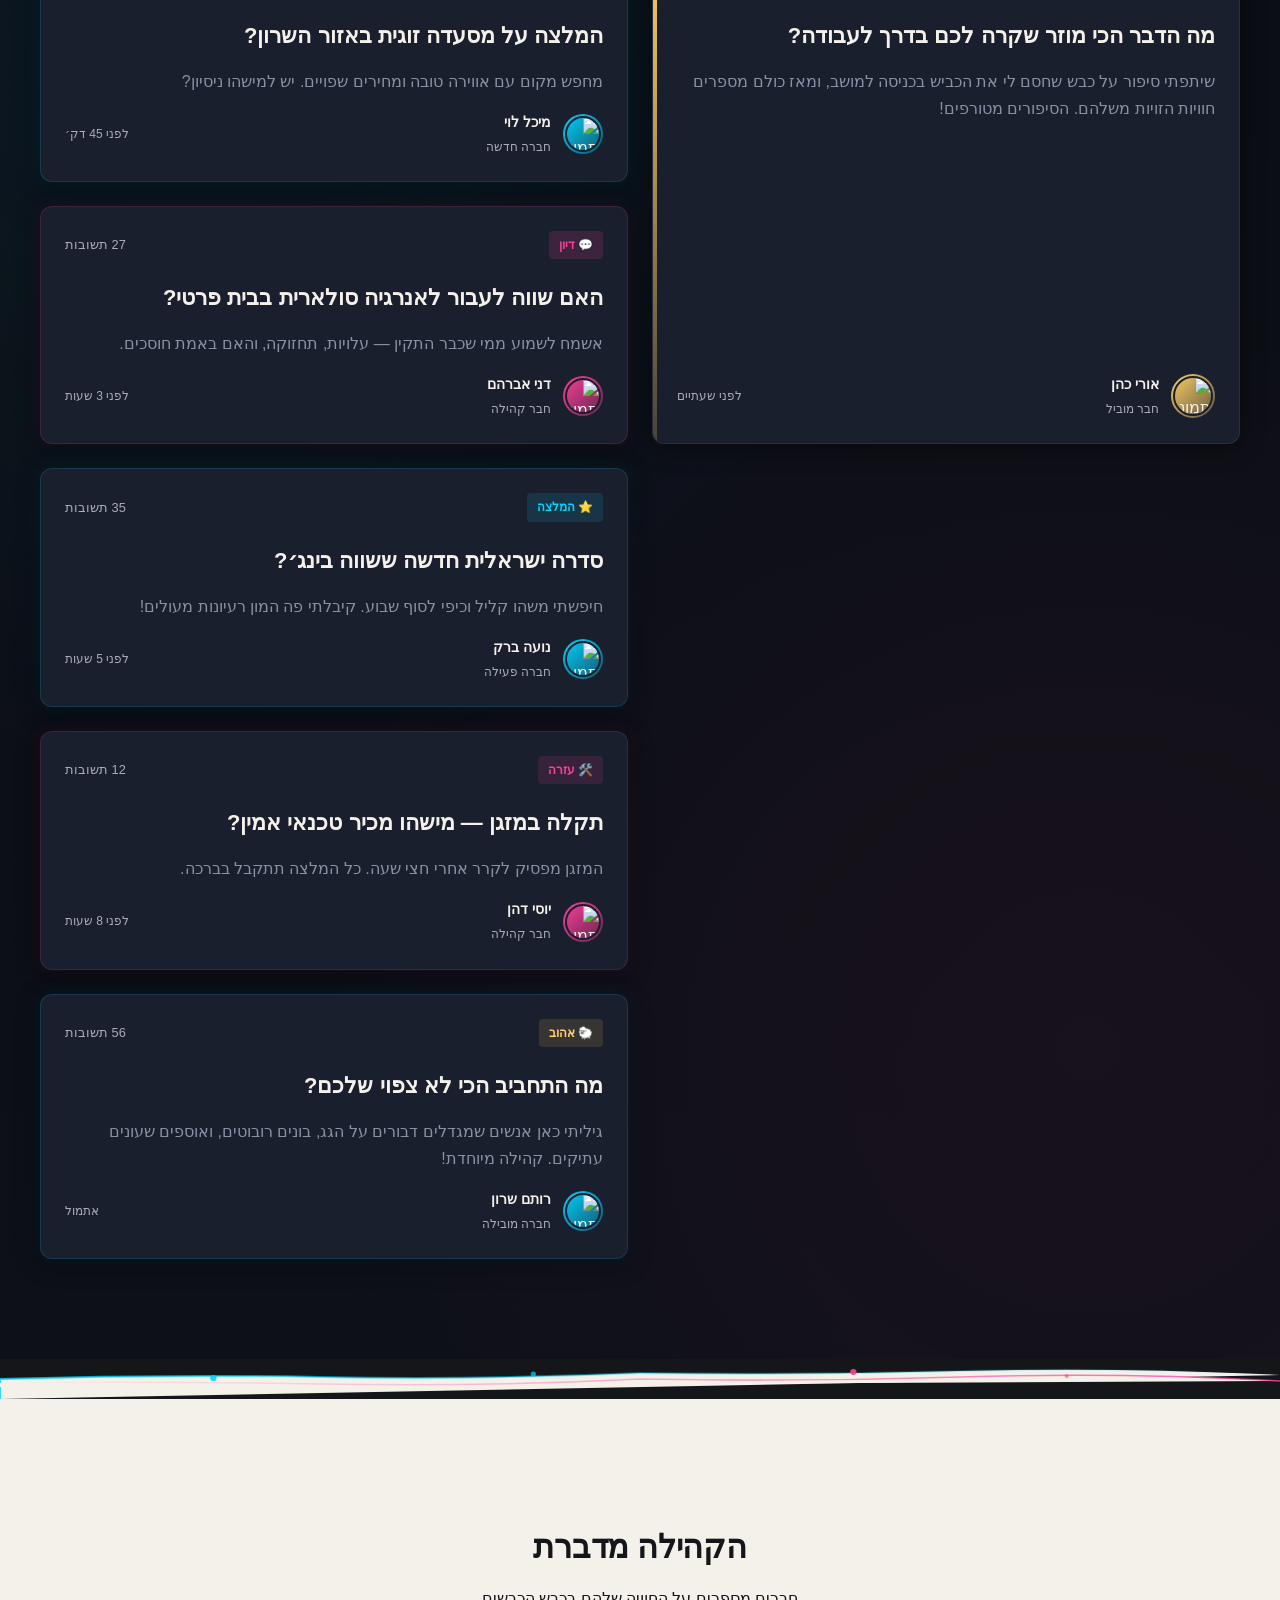
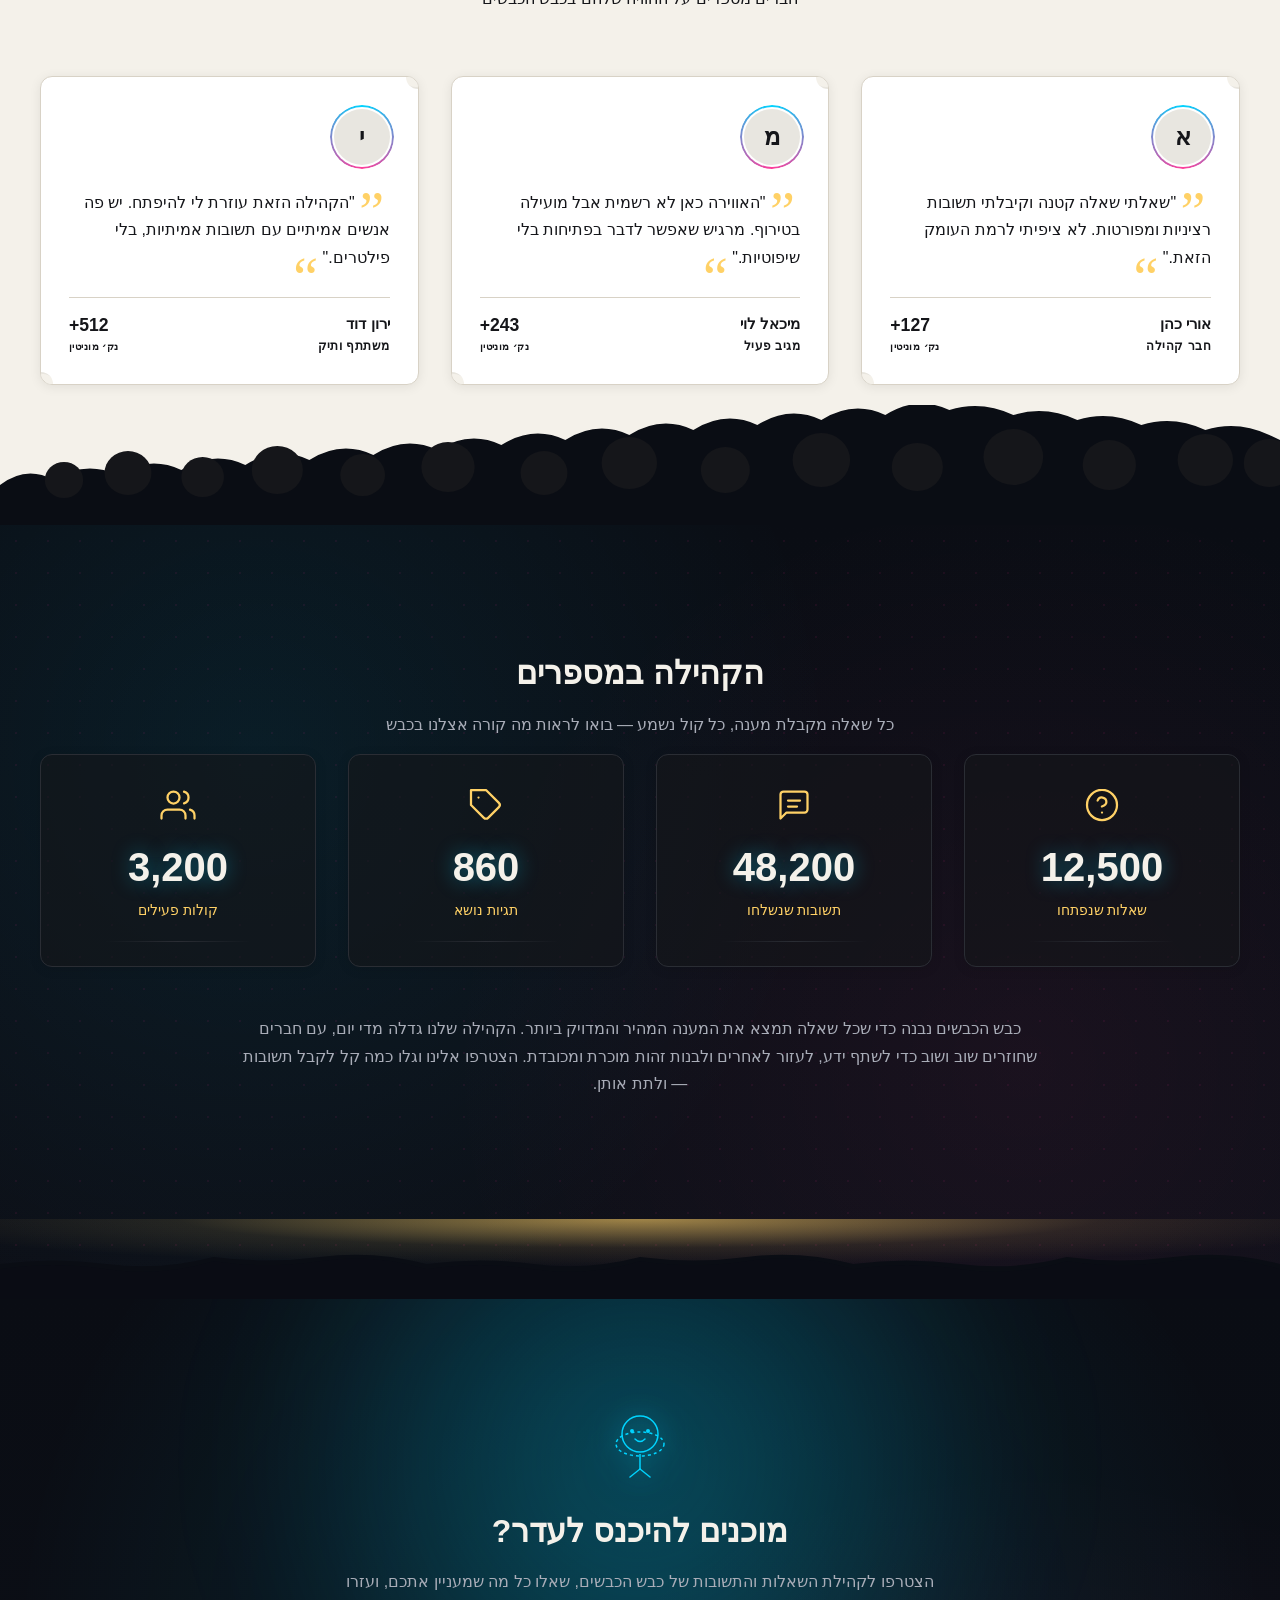
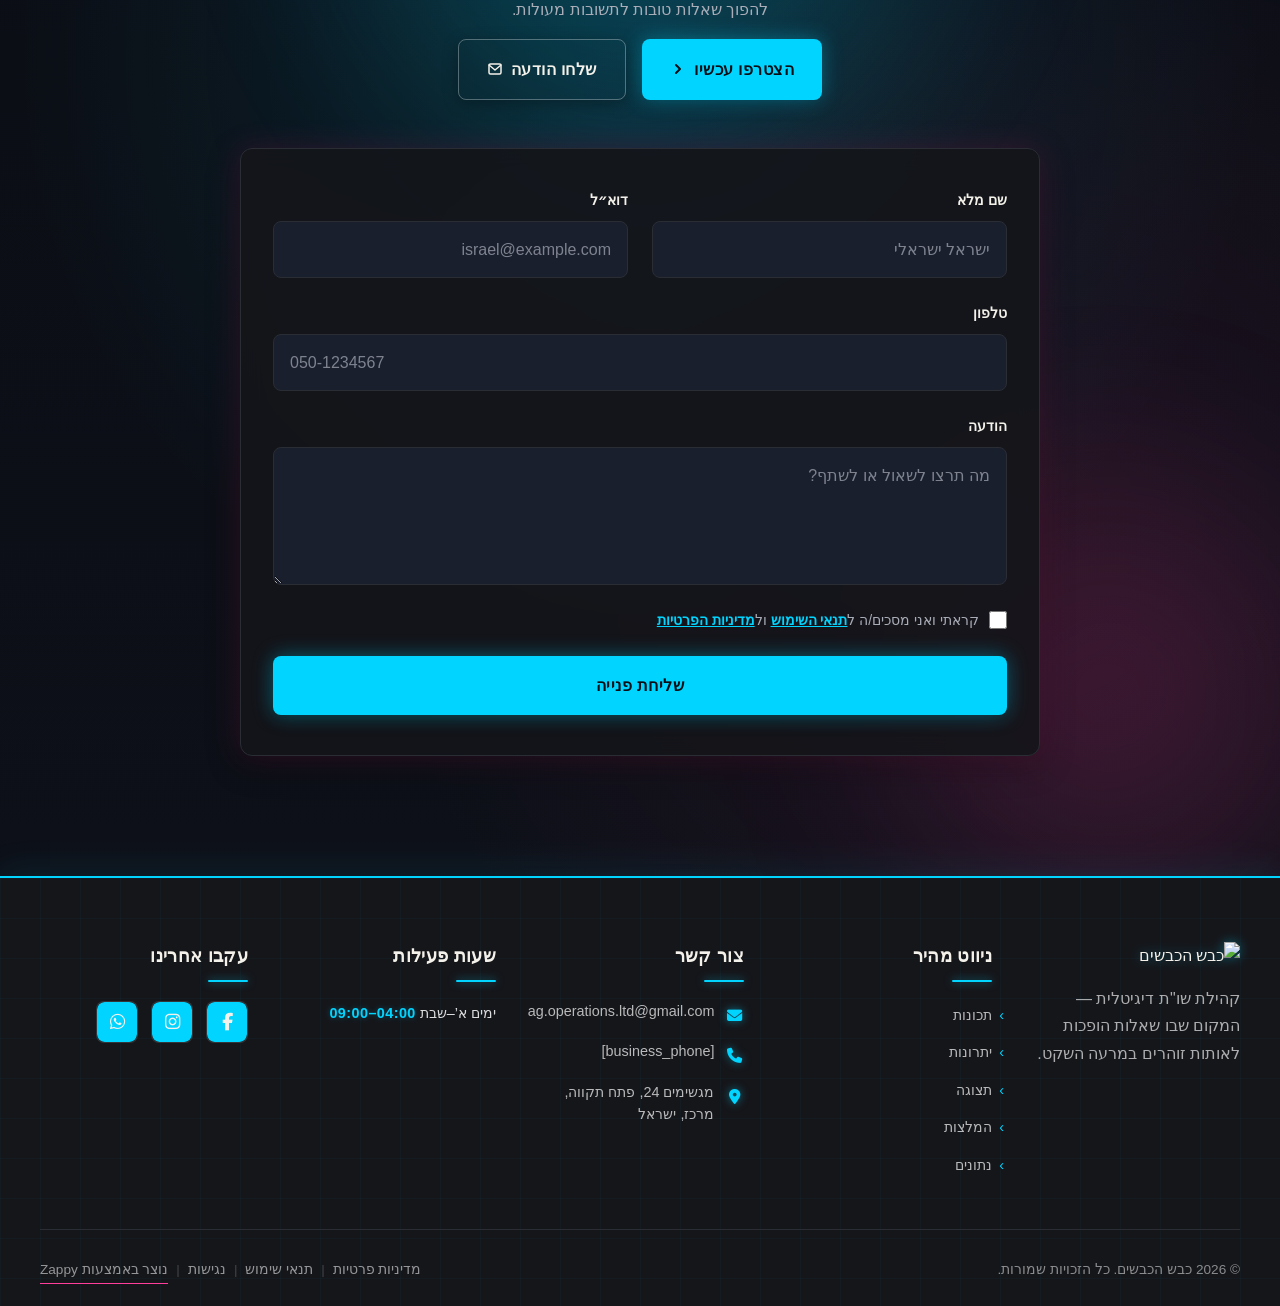
==== commit 5538c7db: "Background sync: Progressive GitHub Sync" ====
--- a/index.html
+++ b/index.html
@@ -1611,9 +1611,7 @@
       </div>
       <div class="footer-col footer-hours-col">
         <h4>שעות פעילות</h4>
-        <ul class="footer-hours"><li><a href="/"><span class="hours-day">יום א’</span> <span class="hours-time">סגור</span></a></li>
-<li><a href="/"><span class="hours-day">ימים ב’–ו’</span> <span class="hours-time">09:00–17:00</span></a></li>
-<li><a href="/"><span class="hours-day">שבת</span> <span class="hours-time">סגור</span></a></li></ul>
+        <ul class="footer-hours"><li><a href="/"><span class="hours-day">ימים א’–שבת</span> <span class="hours-time">09:00–04:00</span></a></li></ul>
       </div>
       <div class="footer-col footer-social-col">
         <h4>עקבו אחרינו</h4>
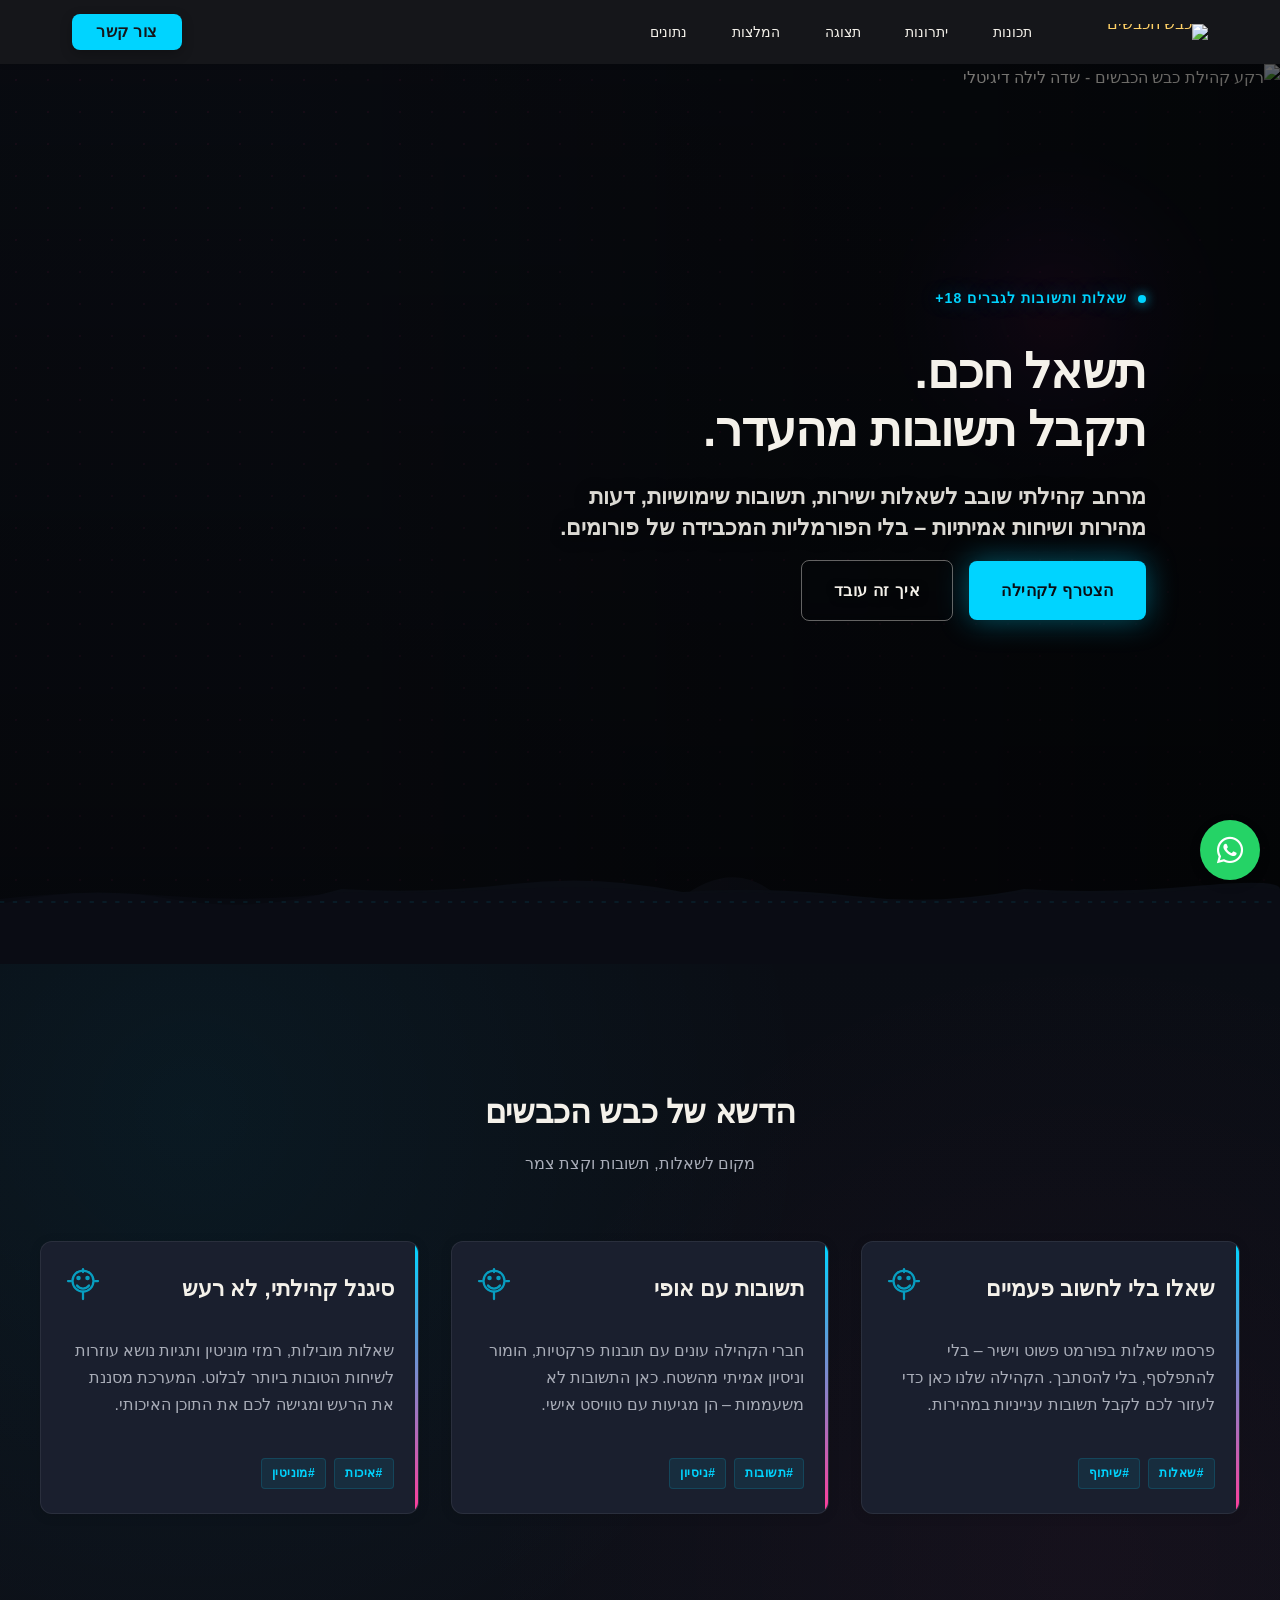
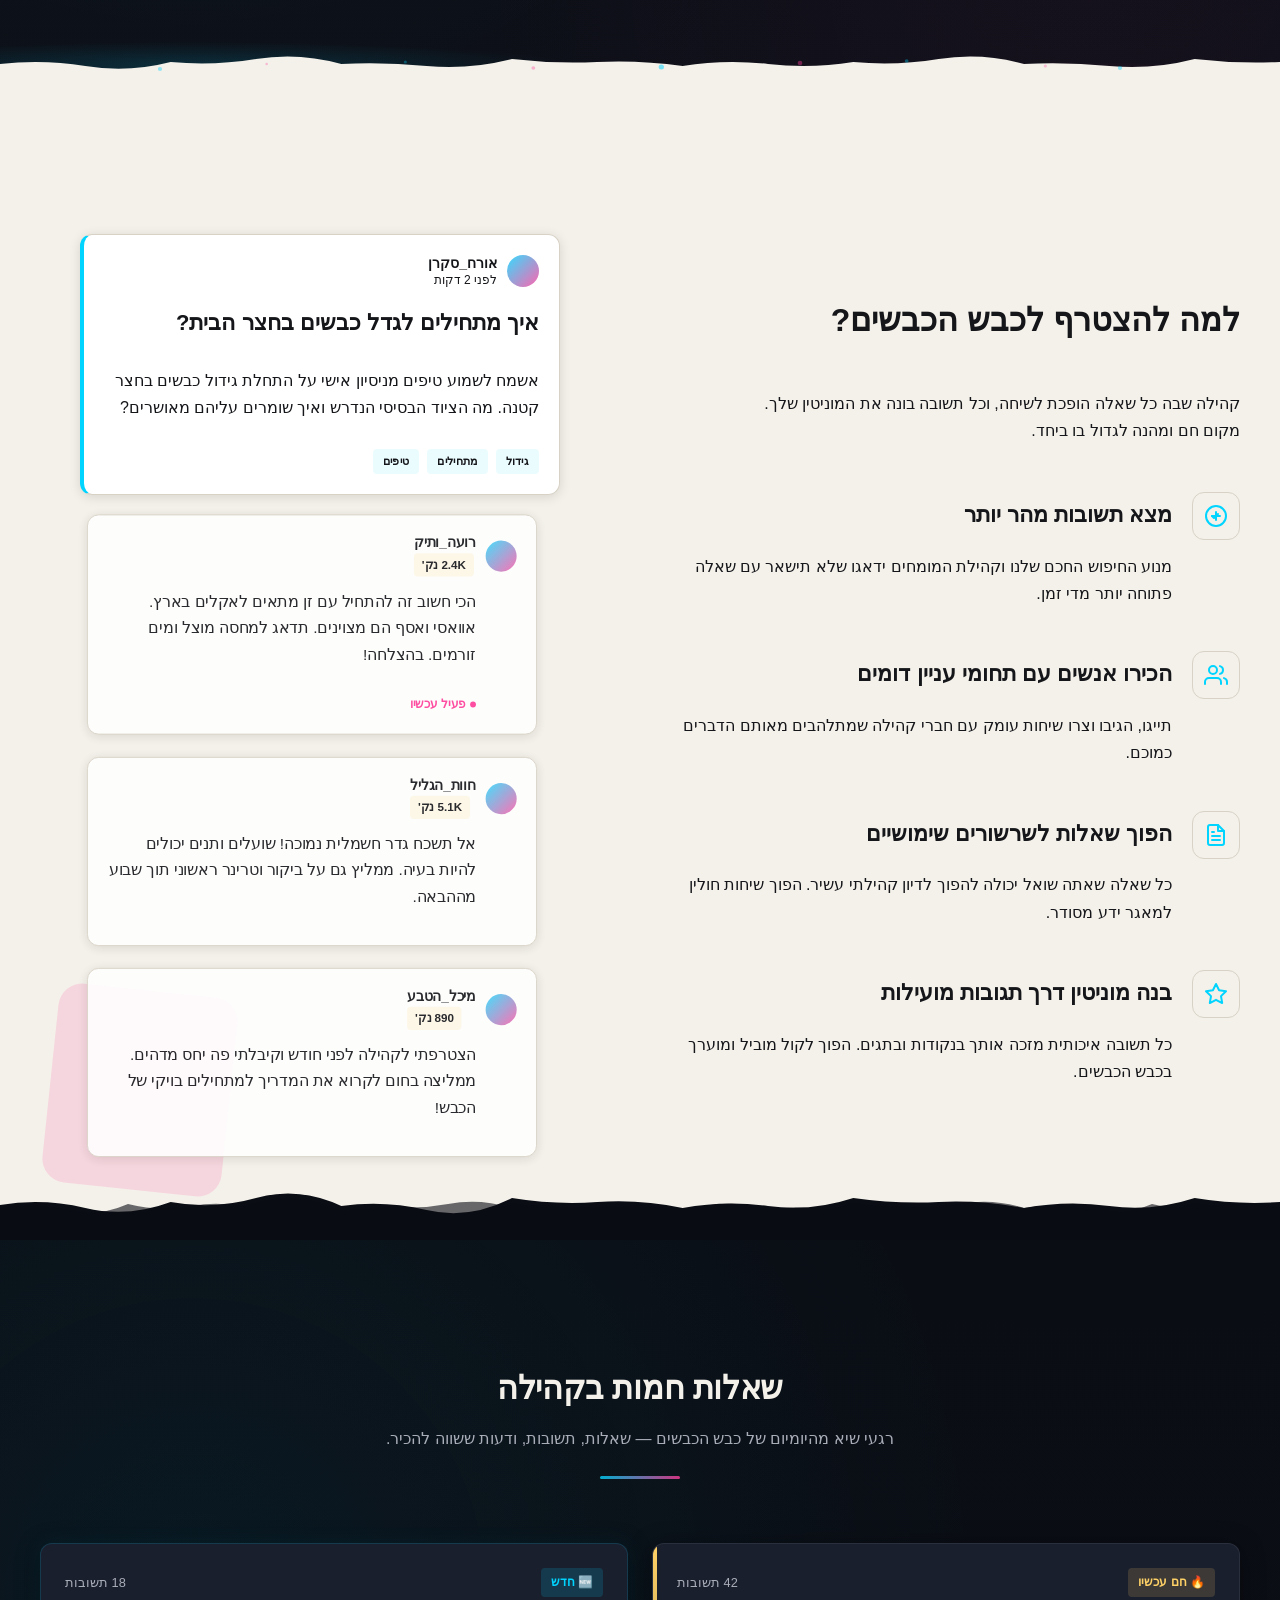
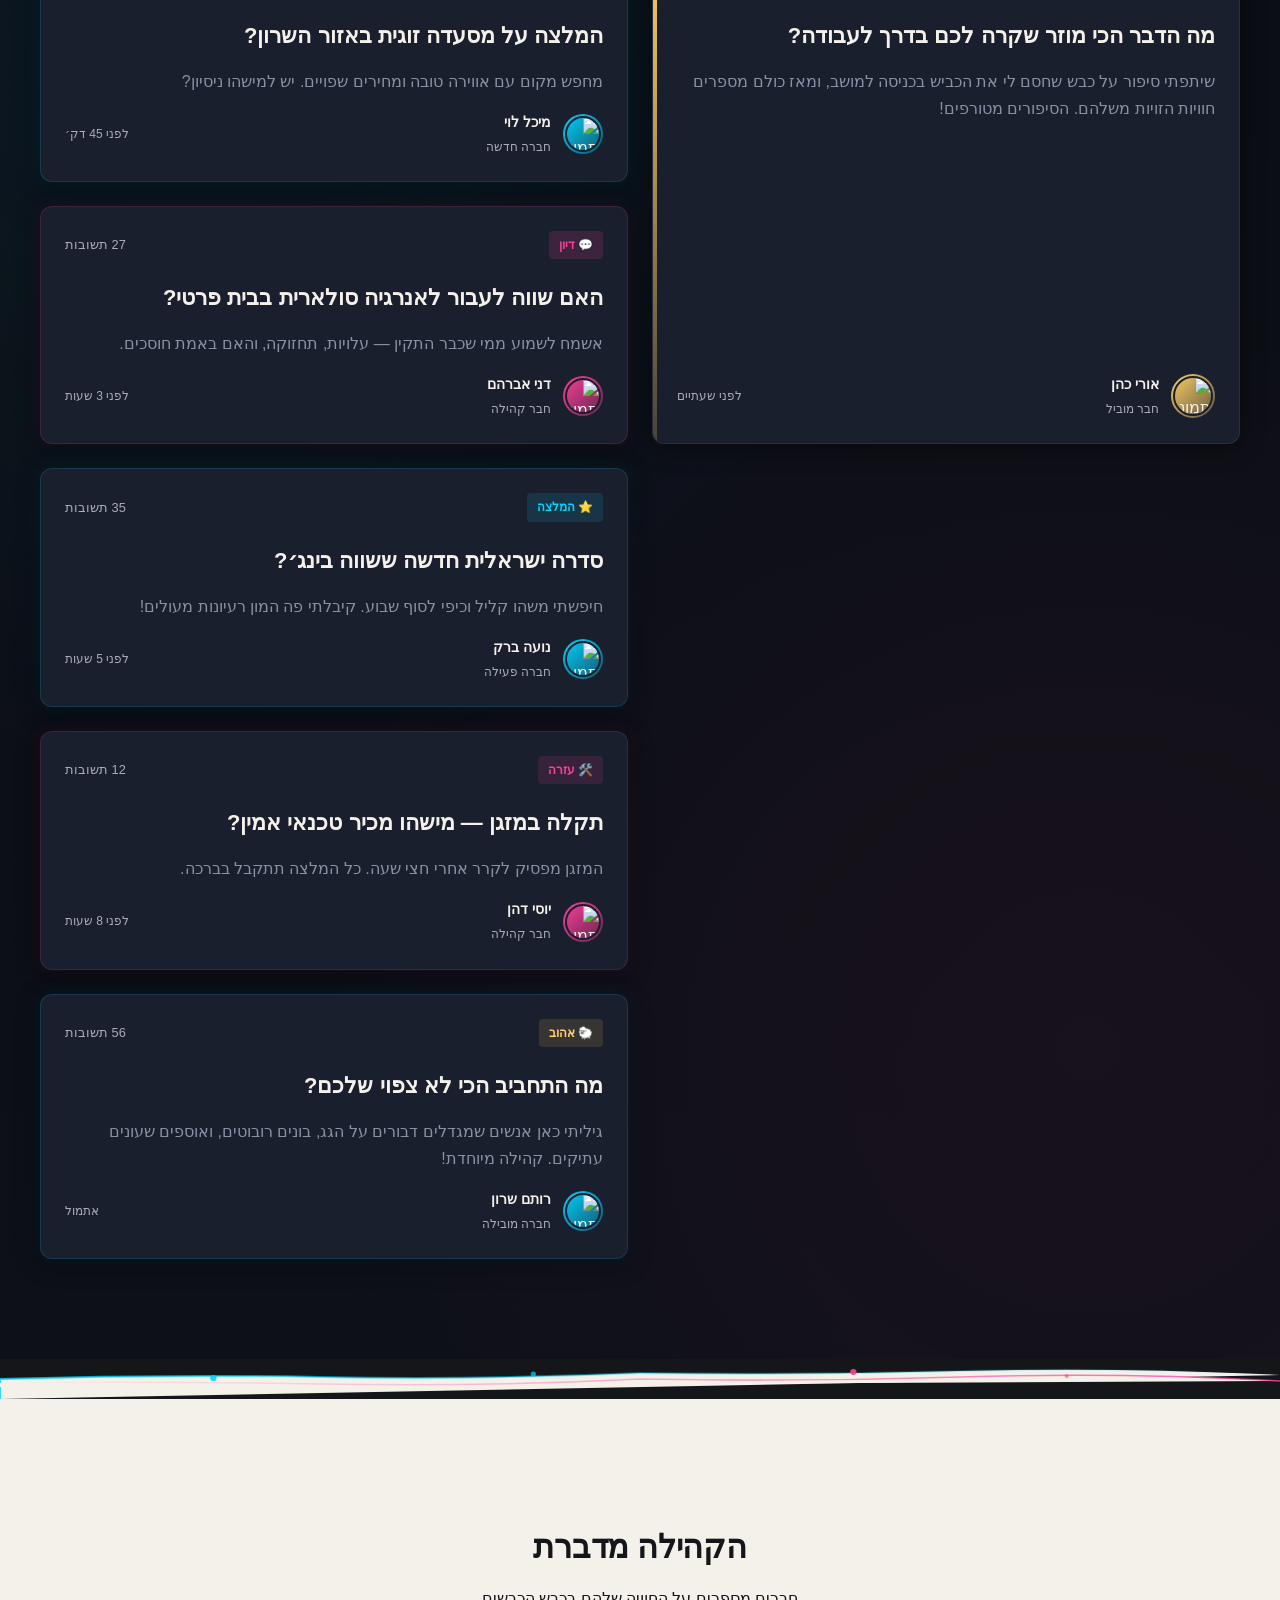
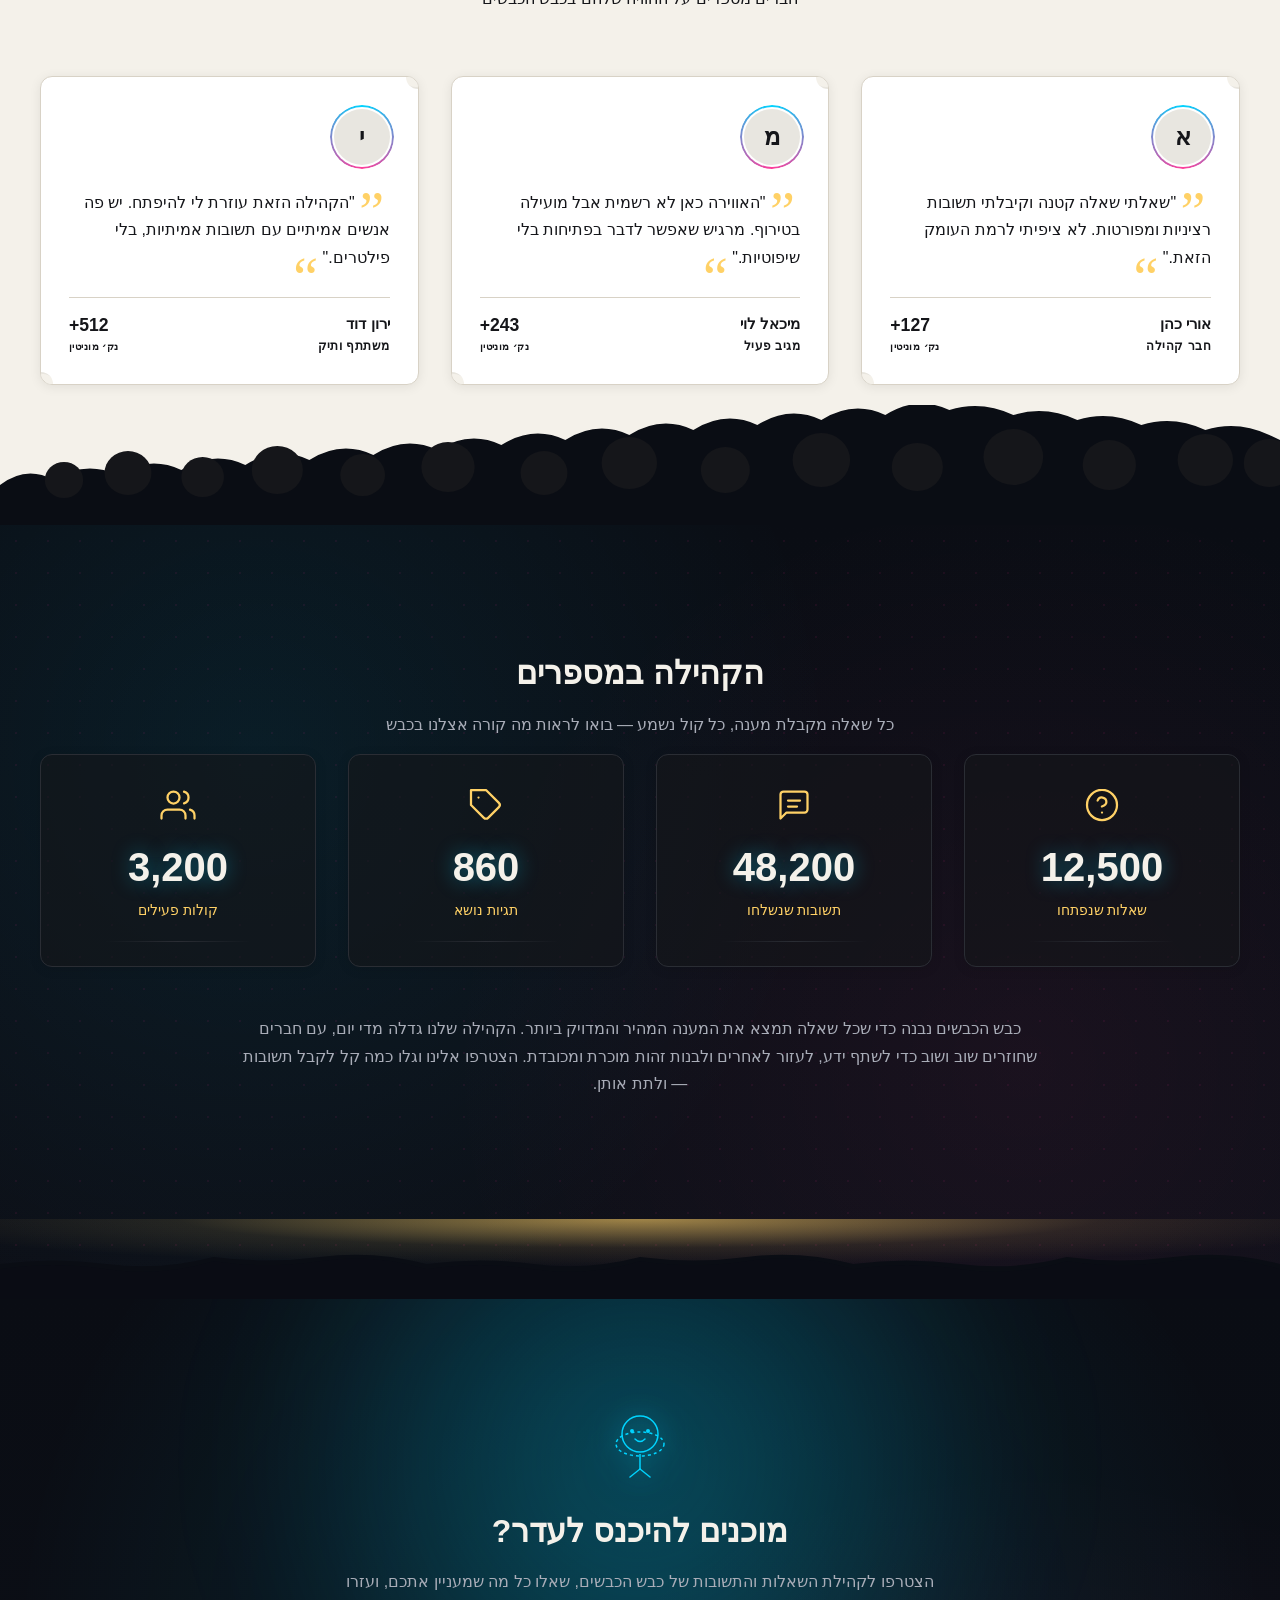
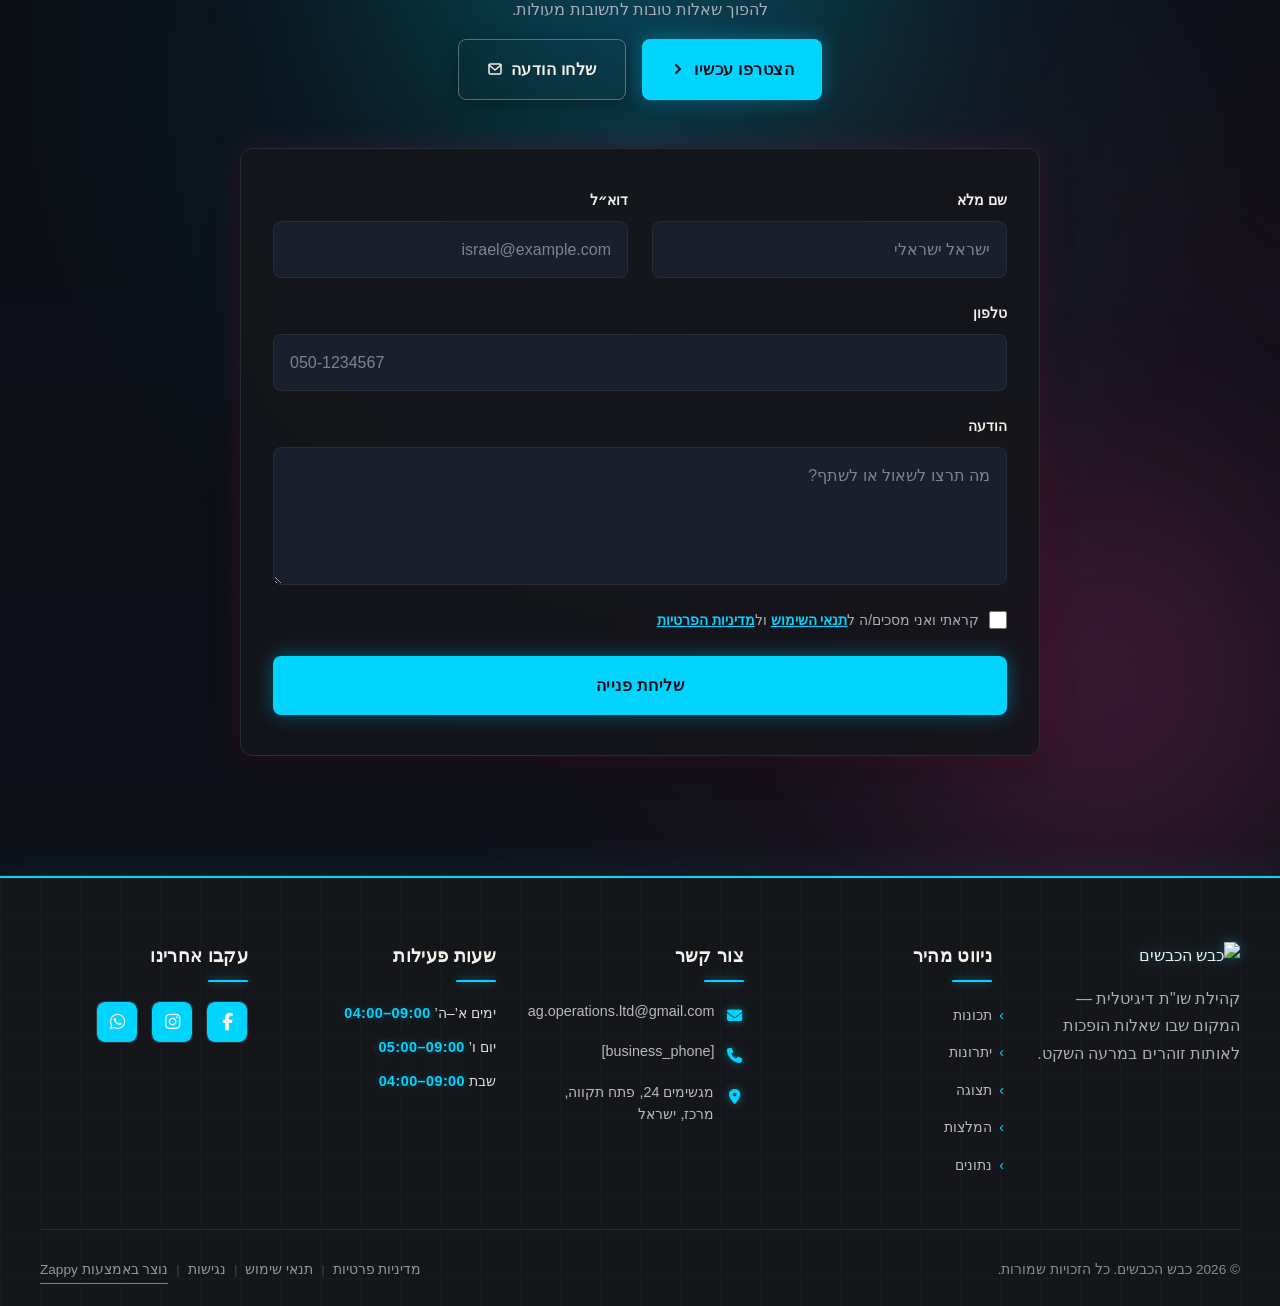
==== commit 413d6f2e: "Background sync: Progressive GitHub Sync" ====
--- a/index.html
+++ b/index.html
@@ -1611,7 +1611,9 @@
       </div>
       <div class="footer-col footer-hours-col">
         <h4>שעות פעילות</h4>
-        <ul class="footer-hours"><li><a href="/"><span class="hours-day">ימים א’–שבת</span> <span class="hours-time">09:00–04:00</span></a></li></ul>
+        <ul class="footer-hours"><li><a href="/"><span class="hours-day">ימים א’–ה’</span> <span class="hours-time">04:00–09:00</span></a></li>
+<li><a href="/"><span class="hours-day">יום ו’</span> <span class="hours-time">05:00–09:00</span></a></li>
+<li><a href="/"><span class="hours-day">שבת</span> <span class="hours-time">04:00–09:00</span></a></li></ul>
       </div>
       <div class="footer-col footer-social-col">
         <h4>עקבו אחרינו</h4>
